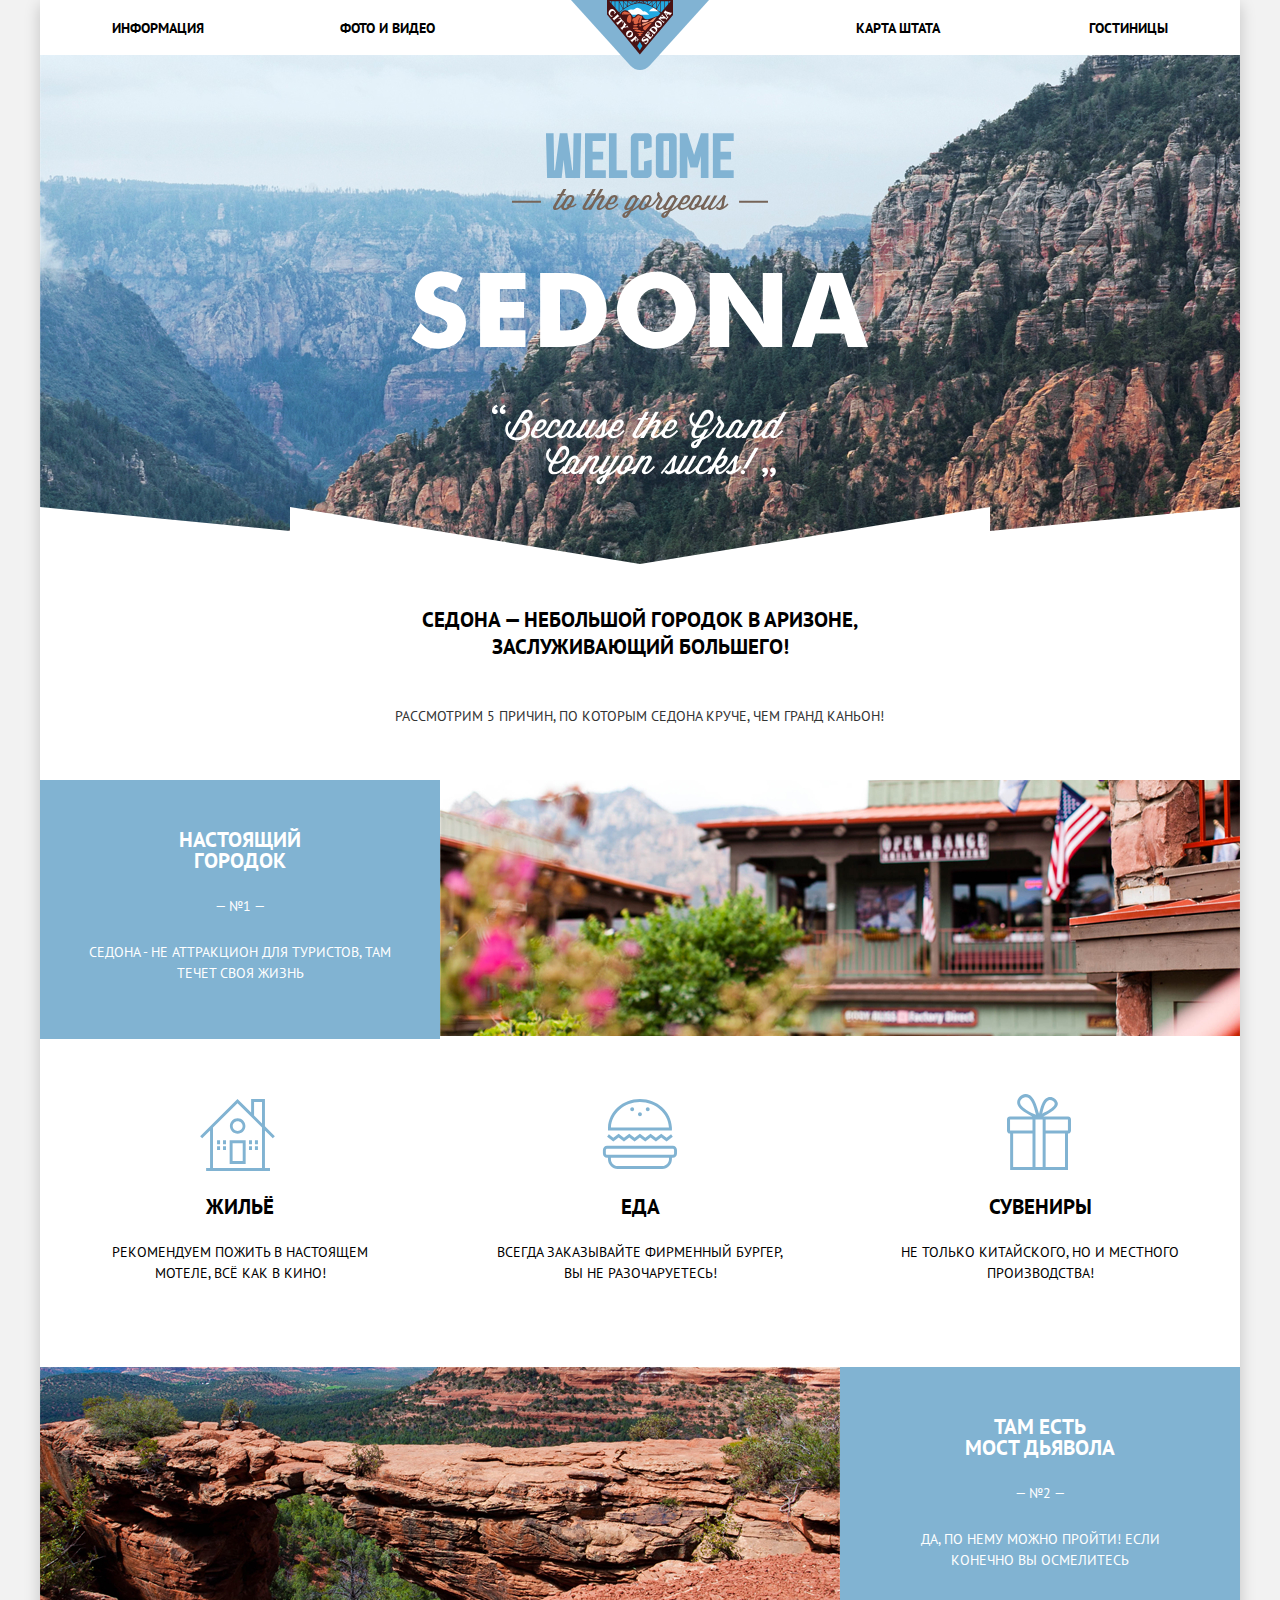
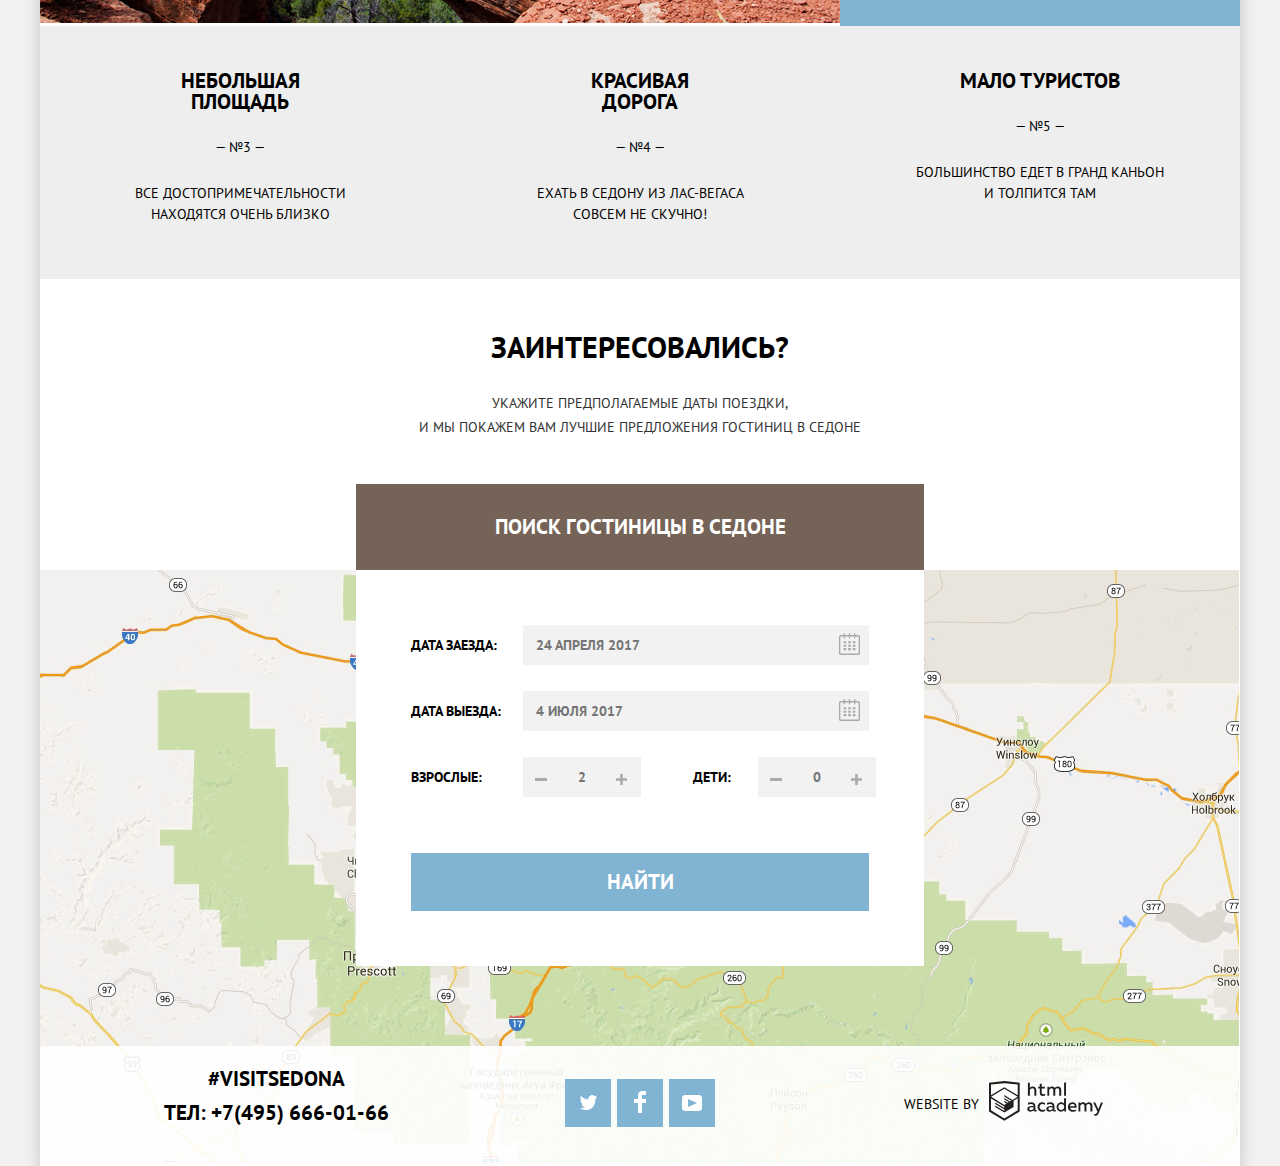
==== index.html @ 875f3cd2 "Продолжаем оформление декоративных элементов" ====
<!DOCTYPE html>
<html lang="ru">
<head>
	<meta charset="utf-8">
	<title>HTML Academy: Седона</title>
	<link href="https://fonts.googleapis.com/css2?family=PT+Sans:wght@400;700&display=swap" rel="stylesheet">
	<link href="css/normalize.css" rel="stylesheet">
	<link href="css/style.css" rel="stylesheet">
</head>
<body>
	<div class="container">
		<header class="navigation">
			<nav class="main-navigation">
				<a class="header-logo">
					<img src="img/logo.svg" alt="Логотип Седона">
				</a>
				<ul class="site-navigation">
					<li><a href="#">Информация</a></li>
					<li><a href="#">Фото и видео</a></li>
					<li><a href="#">Карта штата</a></li>
					<li><a href="hotels.html">Гостиницы</a></li>
				</ul>
			</nav>
		</header>

		<main class="main-content">
			<section class="welcome">
				<img src="img/welcome.svg" class="welcome-logo" alt="Welcome to the gorgeous Sedona">
			</section>
			<section class="intro">
				<h1 class="title">Седона — небольшой городок в Аризоне,<br> заслуживающий большего!</h1>
				<p class="light-gray-text">Рассмотрим 5 причин, по которым Седона круче, чем гранд каньон!</p>
			</section>
			<section class="reasons">
				<ol class="reasons-list">
					<li>
						<div class="reasons-list-block">	
							<div class="reasons-list-main">
								<p class="paragraph-title">Настоящий городок</p>
								<p class="paragraph">— №1 —</p>
								<p class="paragraph">Седона - не аттракцион для туристов, там течет своя жизнь</p>
							</div>
							<div>
								<img src="img/real_city.jpg" Alt="Real city">
							</div>
						</div>
						<ul class="reasons-list-sub">
							<li>
								<p class="paragraph-title">Жильё</p>
								<p class="paragraph">Рекомендуем пожить в настоящем мотеле, всё как в кино!</p>
							</li>
							<li>
								<p class="paragraph-title">Еда</p>
								<p class="paragraph">Всегда заказывайте фирменный бургер, вы не разочаруетесь!</p>
							</li>
							<li>
								<p class="paragraph-title">Сувениры</p>
								<p class="paragraph">Не только китайского, но и местного производства!</p>
							</li>
						</ul>
					</li>
					<li class="reasons-list-block reverse">
						<div class="reasons-list-main">
							<p class="paragraph-title">Там есть мост&nbsp;дьявола</p>
							<p class="paragraph">— №2 —</p>
							<p class="paragraph">Да, по нему можно пройти! Если конечно вы осмелитесь</p>
						</div>
						<div>
							<img src="img/devil_bridge.jpg" Alt="Devil bridge">
						</div>
					</li>
					<li>
						<div class="reasons-list-last">
							<p class="paragraph-title">Небольшая площадь</p>
							<p class="paragraph">— №3 —</p>
							<p class="paragraph">Все достопримечательности находятся очень близко</p>
						</div>	
					</li>
					<li>
						<div class="reasons-list-last">
							<p class="paragraph-title">Красивая дорога</p>
							<p class="paragraph">— №4 —</p>
							<p class="paragraph">Ехать в седону из Лас-Вегаса совсем не скучно!</p>
						</div>
					</li>
					<li>
						<div class="reasons-list-last">
							<p class="paragraph-title">Мало туристов</p>
							<p class="paragraph">— №5 —</p>
							<p class="paragraph">Большинство едет в гранд каньон и&nbsp;толпится там</p>
						</div>
					</li>
				</ol>
			</section>
			<section class="hotel-search">
				<p class="hotel-search-title">Заинтересовались?</p>
				<p class="light-gray-text">Укажите предполагаемые даты поездки,<br> и мы покажем вам лучшие предложения гостиниц в Седоне</p>
				<div>
					<a href="#" class="btn btn-primary btn-large">Поиск гостиницы в седоне</a>
					<form action="https://echo.htmlacademy.ru" class="hotel-search-form"  method="post">
						<div class="form-paragraph">
							<label for="date_checkin" class="search-form-label">Дата заезда:</label>
							<input type="text" class="input big-input" id="date_checkin" name="date_checkin" placeholder="24 Апреля 2017">
							<button type="button" aria-label="Выбрать дату заезда" class="form-paragraph-btn calendar">
								<svg width="21" height="23" viewBox="0 0 21 23" fill="none" xmlns="http://www.w3.org/2000/svg">
									<path fill-rule="evenodd" clip-rule="evenodd" d="M16.406 3.02498H19.251C20.217 3.02498 21 3.84698 21 4.86198V21.164C21 22.179 20.217 23 19.251 23H1.75C0.784 23 0 22.179 0 21.164V4.86198C0 3.84698 0.784 3.02498 1.75 3.02498H4.593V1.64798C4.593 1.26698 4.887 0.958984 5.25 0.958984C5.612 0.958984 5.906 1.26698 5.906 1.64798V3.02498H9.844V1.64798C9.844 1.26698 10.138 0.958984 10.501 0.958984C10.862 0.958984 11.156 1.26698 11.156 1.64798V3.02498H15.094V1.64798C15.094 1.26698 15.387 0.958984 15.75 0.958984C16.112 0.958984 16.406 1.26698 16.406 1.64798V3.02498ZM19.5646 21.484C19.6466 21.3979 19.691 21.2828 19.688 21.164H19.689V4.86198C19.689 4.60898 19.493 4.40298 19.252 4.40298H16.407V5.78098C16.407 6.16198 16.113 6.46998 15.751 6.46998C15.388 6.46998 15.095 6.16198 15.095 5.78098V4.40298H11.157V5.78098C11.157 6.16198 10.863 6.46998 10.502 6.46998C10.139 6.46998 9.845 6.16198 9.845 5.78098V4.40298H5.907V5.78098C5.907 6.16198 5.613 6.46998 5.251 6.46998C4.888 6.46998 4.594 6.16198 4.594 5.78098V4.40298H1.75C1.50263 4.40953 1.30696 4.61458 1.312 4.86198V21.164C1.30696 21.4114 1.50263 21.6164 1.75 21.623H19.251C19.3698 21.6201 19.4826 21.5701 19.5646 21.484Z" fill="#A9A9A9"/>
									<path fill-rule="evenodd" clip-rule="evenodd" d="M4.59399 9.2251H7.21899V11.2911H4.59399V9.2251ZM4.59399 12.6681H7.21899V14.7351H4.59399V12.6681ZM7.21899 16.1121H4.59399V18.1781H7.21899V16.1121ZM9.18799 16.1121H11.813V18.1781H9.18799V16.1121ZM11.813 12.6681H9.18799V14.7351H11.813V12.6681ZM9.18799 9.2251H11.813V11.2911H9.18799V9.2251ZM16.406 16.1121H13.781V18.1781H16.406V16.1121ZM13.781 12.6681H16.406V14.7351H13.781V12.6681ZM16.406 9.2251H13.781V11.2911H16.406V9.2251Z" fill="#A9A9A9"/>
								</svg>
							</button>
						</div>
						<div class="form-paragraph">
							<label for="date_checkout" class="search-form-label">Дата выезда:</label>
							<input type="text" class="input big-input" id="date_checkout" name="date_checkout" placeholder="4 Июля 2017">
							<button type="button" aria-label="Выбрать дату выезда" class="form-paragraph-btn calendar">
								<svg width="21" height="23" viewBox="0 0 21 23" fill="none" xmlns="http://www.w3.org/2000/svg">
									<path fill-rule="evenodd" clip-rule="evenodd" d="M16.406 3.02498H19.251C20.217 3.02498 21 3.84698 21 4.86198V21.164C21 22.179 20.217 23 19.251 23H1.75C0.784 23 0 22.179 0 21.164V4.86198C0 3.84698 0.784 3.02498 1.75 3.02498H4.593V1.64798C4.593 1.26698 4.887 0.958984 5.25 0.958984C5.612 0.958984 5.906 1.26698 5.906 1.64798V3.02498H9.844V1.64798C9.844 1.26698 10.138 0.958984 10.501 0.958984C10.862 0.958984 11.156 1.26698 11.156 1.64798V3.02498H15.094V1.64798C15.094 1.26698 15.387 0.958984 15.75 0.958984C16.112 0.958984 16.406 1.26698 16.406 1.64798V3.02498ZM19.5646 21.484C19.6466 21.3979 19.691 21.2828 19.688 21.164H19.689V4.86198C19.689 4.60898 19.493 4.40298 19.252 4.40298H16.407V5.78098C16.407 6.16198 16.113 6.46998 15.751 6.46998C15.388 6.46998 15.095 6.16198 15.095 5.78098V4.40298H11.157V5.78098C11.157 6.16198 10.863 6.46998 10.502 6.46998C10.139 6.46998 9.845 6.16198 9.845 5.78098V4.40298H5.907V5.78098C5.907 6.16198 5.613 6.46998 5.251 6.46998C4.888 6.46998 4.594 6.16198 4.594 5.78098V4.40298H1.75C1.50263 4.40953 1.30696 4.61458 1.312 4.86198V21.164C1.30696 21.4114 1.50263 21.6164 1.75 21.623H19.251C19.3698 21.6201 19.4826 21.5701 19.5646 21.484Z" fill="#A9A9A9"/>
									<path fill-rule="evenodd" clip-rule="evenodd" d="M4.59399 9.2251H7.21899V11.2911H4.59399V9.2251ZM4.59399 12.6681H7.21899V14.7351H4.59399V12.6681ZM7.21899 16.1121H4.59399V18.1781H7.21899V16.1121ZM9.18799 16.1121H11.813V18.1781H9.18799V16.1121ZM11.813 12.6681H9.18799V14.7351H11.813V12.6681ZM9.18799 9.2251H11.813V11.2911H9.18799V9.2251ZM16.406 16.1121H13.781V18.1781H16.406V16.1121ZM13.781 12.6681H16.406V14.7351H13.781V12.6681ZM16.406 9.2251H13.781V11.2911H16.406V9.2251Z" fill="#A9A9A9"/>
								</svg>
							</button>
						</div>
						<div class="form-paragraph">
							<label for="adults" class="search-form-label">Взрослые:</label>
							<div class="form-paragraph-adults">
								<button type="button" aria-label="Уменьшить" class="form-paragraph-btn minus">
									<svg width="12" height="3" viewBox="0 0 12 3" fill="none" xmlns="http://www.w3.org/2000/svg">
										<rect width="12" height="3" fill="#A9A9A9"/>
									</svg>									
								</button>
								<input type="text" class="input small-input" id="adults" name="adults" placeholder="2">
								<button type="button" aria-label="Увеличить" class="form-paragraph-btn plus">
									<svg width="11" height="11" viewBox="0 0 11 11" fill="none" xmlns="http://www.w3.org/2000/svg">
										<path fill-rule="evenodd" clip-rule="evenodd" d="M4.23086 6.76932V11H6.76932V6.76932H11V4.23086H6.76932V0H4.23085V4.23086H0V6.76932H4.23086Z" fill="#A9A9A9"/>
									</svg>
								</button>
							</div>
							<label for="kids" class="search-form-label kids">Дети:</label>
							<div class="form-paragraph-adults">
								<button type="button" aria-label="Уменьшить" class="form-paragraph-btn minus">
									<svg width="12" height="3" viewBox="0 0 12 3" fill="none" xmlns="http://www.w3.org/2000/svg">
										<rect width="12" height="3" fill="#A9A9A9"/>
									</svg>
								</button>
								<input type="text" class="input small-input" id="kids" name="kids" placeholder="0">
								<button type="button" aria-label="Увеличить" class="form-paragraph-btn plus">
									<svg width="11" height="11" viewBox="0 0 11 11" fill="none" xmlns="http://www.w3.org/2000/svg">
										<path fill-rule="evenodd" clip-rule="evenodd" d="M4.23086 6.76932V11H6.76932V6.76932H11V4.23086H6.76932V0H4.23085V4.23086H0V6.76932H4.23086Z" fill="#A9A9A9"/>
									</svg>
								</button>
							</div>
						</div>
						<button type="submit" class="btn btn-secondary">Найти</button>
					</form>
				</div>
			</section>
			<section>
				<img src="img/map.png" width="1199" height="594" alt="Map">
			</section>
		</main>

		<footer class="footer footer-index">
			<section class="contacts">
				<h2 class="visually-hidden">Связаться с нами</h2>
				<div class="contact-links">	
					<a href="#">#VISITSEDONA</a>
					<a href="#">ТЕЛ: +7(495) 666-01-66</a>
				</div>
			</section>
			<section class="social">
				<h2 class="visually-hidden">Давайте дружить!</h2>
				<ul class="social-list">
					<li class="social-icon">
						<a href="#" aria-label="Перейти в Twitter">
							<svg width="17" height="17" viewBox="0 0 17 17" fill="none" xmlns="http://www.w3.org/2000/svg">
								<path d="M10.95 1.14409C12.635 0.648089 13.934 1.41409 14.527 2.32309C15.2 2.09209 15.858 1.84209 16.538 1.61509C16.5249 2.30145 16.2117 2.94761 15.681 3.38309C16.366 3.55309 16.985 2.89209 16.985 2.89209C16.816 3.89209 15.979 4.68009 15.422 4.91609C15.191 11.6661 12.247 16.1331 5.34498 15.9981H4.89898C4.48898 15.9981 0.734977 15.5381 0.000976562 14.1111C2.27198 14.3071 3.89398 13.6891 4.69398 12.9341C3.73398 12.6341 2.01498 12.4571 1.71498 9.98409C2.06398 10.0901 2.27898 10.2121 2.90498 10.1031C1.70498 9.24709 0.373977 8.53009 0.447977 6.33009C0.732977 6.65809 1.51498 6.86609 1.78798 6.80209C1.08498 6.56109 -0.182023 3.44209 0.893977 1.85009C2.71198 3.70409 4.62898 5.45609 8.04598 5.62309C8.25398 3.33009 9.18298 1.79309 10.95 1.14409Z" fill="white"/>
							</svg>
						</a>
					</li>
					<li class="social-icon">
						<a href="#" aria-label="Перейти в Facebook">
							<svg width="12" height="22" viewBox="0 0 12 22" fill="none" xmlns="http://www.w3.org/2000/svg">
								<path d="M12 4V0H8C5.79086 0 4 1.79086 4 4V8H0V12H4V22H8V12H12V8H8V4H12Z" fill="white"/>
							</svg>								
						</a>
					</li>
					<li class="social-icon">
						<a href="#" aria-label="Перейти на Youtube">
							<svg width="20" height="16" viewBox="0 0 20 16" fill="none" xmlns="http://www.w3.org/2000/svg">
								<path fill-rule="evenodd" clip-rule="evenodd" d="M3 0H17C18.65 0 20 1.35 20 3V13C20 14.65 18.65 16 17 16H3C1.35 16 0 14.65 0 13V3C0 1.35 1.35 0 3 0ZM6.027 4.002V11.998L15.014 8L6.027 4.002Z" fill="white"/>
							</svg>
						</a>
					</li>
				</ul>
			</section>
			<section class="credits">
				<p class="paragraph">Website by</p>
				<a href="https://htmlacademy.ru" aria-label="Перейти на сайт HTML Academy">
					<svg width="115" height="41" viewBox="0 0 115 41" fill="none" xmlns="http://www.w3.org/2000/svg">
						<path fill-rule="evenodd" clip-rule="evenodd" d="M15.5197 1.05737H15.3509L0 2.71895V31.4945L15.3509 40.8382L30.7018 31.4945V2.71895L15.5197 1.05737ZM77.0183 2.62185H75.0876V15.7311H77.0183V2.62185ZM40.8619 2.63264V7.76843C41.6131 6.9864 42.6386 6.5436 43.7105 6.53843C44.6823 6.47908 45.6329 6.84495 46.3253 7.54479C47.0177 8.24462 47.3866 9.21244 47.3399 10.2068V15.7634H45.367V10.4658C45.4231 9.94897 45.2754 9.43059 44.9566 9.02553C44.6377 8.62047 44.174 8.36218 43.6683 8.3079H43.3518C42.3456 8.36979 41.4321 8.9295 40.9041 9.80764V15.7634H38.8995V2.63264H40.8619ZM77.0183 31.4837H75.2775V30.0595C74.4828 31.1353 73.23 31.7538 71.9119 31.7211C69.4751 31.5528 67.5825 29.4822 67.5825 26.9845C67.5825 24.4867 69.4751 22.4162 71.9119 22.2479C73.1195 22.2052 74.2818 22.7203 75.0771 23.6505V18.3205H77.0183V31.4837ZM47.0656 30.0595C47.263 30.0515 47.4583 30.0152 47.6459 29.9516V31.3866C47.2482 31.5404 46.826 31.6172 46.4009 31.6132C45.6482 31.6769 44.9394 31.2429 44.639 30.5342C43.7036 31.31 42.5302 31.7227 41.3261 31.6995C39.733 31.6995 38.256 30.804 38.256 28.9482C38.256 26.65 40.3661 25.9379 42.1702 25.9379C42.9402 25.9505 43.707 26.0408 44.4596 26.2076V25.884C44.4596 24.805 43.6578 23.9742 42.1491 23.9742C41.0585 23.9764 39.9804 24.2116 38.9839 24.6647V22.8305C40.0678 22.451 41.204 22.2506 42.3495 22.2371C44.8394 22.2371 46.3693 23.4455 46.3693 26.1753V29.4121C46.3546 29.5668 46.401 29.721 46.4981 29.8406C46.5951 29.9601 46.7349 30.035 46.8862 30.0487H47.0656V30.0595ZM40.2711 28.8403C40.298 29.229 40.4761 29.5905 40.7655 29.844C41.055 30.0974 41.4317 30.2217 41.8115 30.189H41.9275C42.8819 30.1906 43.7973 29.8022 44.4702 29.11V27.5779C43.842 27.4414 43.2026 27.3655 42.5605 27.3513C41.5055 27.3513 40.2817 27.7074 40.2817 28.8403H40.2711ZM56.0229 22.9384C55.1962 22.4632 54.2596 22.2246 53.3115 22.2479H52.9422C51.7332 22.2873 50.5891 22.8166 49.7619 23.7192C48.9347 24.6218 48.4923 25.8236 48.5321 27.06V27.5024C48.6957 30.0004 50.805 31.8921 53.2482 31.7318C54.2519 31.7555 55.2477 31.5452 56.1601 31.1168V29.2718C55.3769 29.7215 54.4945 29.9591 53.5963 29.9624C52.5199 30.0288 51.4963 29.4793 50.9385 28.5356C50.3806 27.5918 50.3806 26.4095 50.9385 25.4658C51.4963 24.522 52.5199 23.9725 53.5963 24.039C54.461 24.0357 55.3066 24.2989 56.0229 24.7942V22.9384ZM66.1514 30.0595C66.3488 30.0515 66.5441 30.0152 66.7317 29.9516V31.3866C66.334 31.5404 65.9118 31.6172 65.4867 31.6132C64.734 31.6769 64.0252 31.2429 63.7248 30.5342C62.7894 31.31 61.616 31.7227 60.4119 31.6995C58.8188 31.6995 57.3417 30.804 57.3417 28.9482C57.3417 26.65 59.4518 25.9379 61.256 25.9379C62.0259 25.9505 62.7928 26.0408 63.5454 26.2076V25.884C63.5454 24.805 62.7436 23.9742 61.2349 23.9742C60.1443 23.9764 59.0662 24.2116 58.0697 24.6647V22.8305C59.1536 22.451 60.2897 22.2506 61.4353 22.2371C63.9252 22.2371 65.455 23.4455 65.455 26.1753V29.4121C65.4404 29.5668 65.4868 29.721 65.5838 29.8406C65.6809 29.9601 65.8207 30.035 65.972 30.0487H66.1514V30.0595ZM59.855 29.8481C59.5632 29.5943 59.3837 29.2311 59.3569 28.8403H59.378C59.378 27.7074 60.5385 27.3513 61.6569 27.3513C62.299 27.3655 62.9383 27.4414 63.5665 27.5779V29.11C62.8937 29.8022 61.9782 30.1906 61.0239 30.189H60.9078C60.5263 30.2247 60.1469 30.1019 59.855 29.8481ZM69.3271 26.9305C69.3271 25.2859 70.6308 23.9526 72.239 23.9526L72.2601 24.0066C73.4742 24.0066 74.5742 24.7382 75.0665 25.8732V28.0311C74.5856 29.1871 73.4673 29.9296 72.239 29.9084C70.6308 29.9084 69.3271 28.5752 69.3271 26.9305ZM83.3486 22.2479C86.8408 22.2479 88.0541 25.1395 87.4844 27.7397H80.922C81.1436 29.3582 82.6839 30.0163 84.2876 30.0163C85.2509 30.0196 86.2027 29.8021 87.0729 29.3797V31.1061C86.0736 31.5421 84.9939 31.7519 83.9078 31.7211C81.2385 31.7211 78.8963 30.189 78.8963 26.9521C78.8362 25.7502 79.2482 24.5736 80.0408 23.6841C80.8334 22.7945 81.9408 22.2658 83.1165 22.2155H83.3486V22.2479ZM80.8693 26.1753C80.9704 24.8237 82.1216 23.8104 83.4436 23.9095H83.4858C84.1064 23.8531 84.7196 24.08 85.1612 24.5295C85.6028 24.979 85.8275 25.6051 85.7752 26.24H80.8693V26.1753ZM89.489 31.4621V22.4961H91.2298V23.575C91.9777 22.7197 93.041 22.2229 94.1628 22.2047C95.2951 22.1328 96.3712 22.7163 96.9482 23.7153C97.7407 22.8335 98.8477 22.3161 100.018 22.2803C100.952 22.2327 101.859 22.6011 102.507 23.2901C103.154 23.9792 103.478 24.9213 103.394 25.8732V31.4837H101.39V25.9271C101.437 25.4734 101.306 25.0191 101.024 24.6647C100.743 24.3104 100.336 24.0852 99.8917 24.039H99.6174C98.7512 24.0941 97.9525 24.536 97.4335 25.2474V31.4837H95.4289V25.9271C95.4728 25.47 95.3357 25.0139 95.0481 24.6611C94.7606 24.3082 94.3467 24.088 93.8991 24.0497H93.6881C92.7466 24.1344 91.8915 24.6449 91.3564 25.4416V31.5161H89.5312L89.489 31.4621ZM113.977 22.4745H111.972L109.324 29.2718L106.306 22.4853H104.196L108.417 31.5484L108.237 32.0016C107.72 33.3611 107.003 34.0516 106.053 34.0516C105.75 34.0548 105.447 34.0112 105.156 33.9221V35.6161C105.536 35.7125 105.926 35.7632 106.317 35.7671C107.646 35.7671 108.902 35.0226 109.851 32.6813L113.977 22.4745ZM52.689 6.78658V3.54974L50.7266 4.01369V6.73264H49.144V8.49132H50.7899V12.9905C50.7231 13.817 51.0244 14.6301 51.61 15.2038C52.1955 15.7775 53.0028 16.0505 53.8073 15.9468C54.5996 15.9535 55.3875 15.8259 56.139 15.5692V13.8429C55.5727 14.0781 54.9672 14.199 54.356 14.199C53.2165 14.199 52.689 13.8105 52.689 12.6237V8.5129H55.8541V6.78658H52.689ZM58.3862 15.7526V6.75421H60.1376V7.83316C60.8811 6.97655 61.9403 6.476 63.0601 6.45211C64.1624 6.38099 65.2146 6.93142 65.8032 7.88711C66.5958 7.00534 67.7028 6.48794 68.8734 6.45211C69.8138 6.41462 70.7233 6.79859 71.364 7.50353C72.0046 8.20846 72.3126 9.16418 72.2073 10.1205V15.7418H70.2028V10.1853C70.2499 9.73151 70.1184 9.27721 69.8373 8.92287C69.5561 8.56853 69.1485 8.34334 68.7046 8.29711H68.4619C67.5957 8.35228 66.797 8.7942 66.278 9.50553V15.7418H64.2734V10.1853C64.3206 9.73151 64.1891 9.27721 63.9079 8.92287C63.6268 8.56853 63.2191 8.34334 62.7752 8.29711H62.5326C61.5911 8.38181 60.736 8.89229 60.2009 9.68895V15.7634H58.3862V15.7526ZM28.6972 30.3033L28.7078 30.2968L28.6972 30.3184V30.3033ZM28.6972 18.3205V30.3033L15.3509 38.4321L2.00459 30.3184V18.5147L15.2876 26.6068V28.0311L6.18257 22.5284V23.9418L15.3404 29.5632V31.0629L6.19312 25.4955V26.9521L15.3509 32.5734L24.5826 26.9197V20.8129L28.6972 18.3205ZM28.7078 16.7776L25.0362 18.9355L23.3482 20.0145L15.3087 15.0837V16.4971L22.156 20.7266L22.0083 20.8237L20.9532 21.4063L15.2876 17.9537V19.3995L19.761 22.1184L18.706 22.8413L15.3298 20.7913V22.2047L17.5454 23.5426L15.2982 24.9021L2.11009 16.864L15.3087 8.72869L28.7078 16.7776ZM15.2876 7.27211L28.7078 15.3534V4.56395L15.3615 3.12895L2.01514 4.56395V15.3534L15.2876 7.27211Z" fill="#231F20"/>
					</svg>
				</a>
			</section>
		</footer>
	</div>
</body>
</html>
---- css/style.css ----
/* Variables */

:root {
	--white: #ffffff;
	--extra-light-gray: #f2f2f2;
	--gray-hover: #ebebeb;
	--light-gray: #eeeeee;
	--gray: #a9a9a9;
	--gray-line: #e5e5e5;
	--dark-gray: #666666;
	--light-black: #333333;
	--gray-logo: #bdbbbc;
	--gray-button: #ababab;
	--black: #000000;
	--blue: #81b3d2;
	--dark-blue: #669ec0;
	--extra-dark-blue: #5496bd;
	--brown: #766357;
	--dark-brown: #604e43;
	--extra-dark-brown: #503e33;
	--opacity-black: rgba(0, 0, 0, 0.3);
	--opacity-white-footer: rgba(255, 255, 255, 0.9);
	--opacity-white-scale: rgba(255, 255, 255, 0.3);
	--shadow-main: rgba(0, 1, 1, 0.2);
	--shadow-button: rgba(171, 171, 171, 0.3);
}

body {
	min-width: 1200px;
	margin: 0;
	padding: 0;
	font-family: "PT Sans", sans-serif;
	font-size: 21px;
	line-height: 21px;
	font-weight: normal;
	color: var(--black);
	text-transform: uppercase;
	background-color: var(--extra-light-gray);
	position: relative;
}

a {
	text-decoration: none;
}

img {
	max-width: 100%;
	height: auto;
}

.container {
	background-color: var(--white);
	display: grid;
	grid-template-rows: min-content 1fr min-content;
	width: 1200px;
	margin: 0 auto;
	box-shadow: 0px 5px 15px var(--shadow-main);
}


.title {
	text-align: center;
	font-size: 21px;
	line-height: 27px;
	margin: 0;
}

.paragraph {
	font-size: 14px;
	line-height: 21px;
	margin: 0;
	margin-top: 25px;
	padding: 0 29px;
}

.paragraph-title {
	font-weight: bold;
	font-size: 21px;
	line-height: 21px;
	margin: 0;
	width: 160px;
	align-self: center;
}

.main-navigation {
	font-size: 14px;
	font-weight: bold;
	line-height: 26px;
	color: var(--black);
	background-color: var(--white);
	display: flex;
}

.site-navigation {
	list-style: none;
	display: flex;
	margin: 0;
	width: 100%;
	min-height: 55px;
	align-items: center;
	padding-left: 72px;
	padding-right: 72px;
}

.site-navigation li {
	width: 228px;
}

.site-navigation li:nth-child(3) {
	margin-left: auto;
}

.site-navigation li:nth-child(3),
.site-navigation li:nth-child(4)
{
	text-align: right;
}

.header-logo {
	width: 138px;
	height: 70px;
	position: absolute;
	left: 50%;
	top: 0;
	transform: translateX(-50%);
}

.site-navigation a {
	color: var(--black);
}

.site-navigation a:hover {
	color: var(--blue);
}

.site-navigation a:active {
	color: var(--opacity-black);
}

.active-page a{
	color: var(--brown);
}

.main-content {
	display: grid;
}

.welcome {
	text-align: center;
	background-image: url("../img/white_mask.svg"), url("../img/background.jpg");
	background-position: 0 bottom, center;
	background-repeat: no-repeat, no-repeat;
	height: 509px;
}

.welcome-logo {
	margin-top: 78px;
}

.hotel-search {
	background-color: var(--white);
	text-align: center;
	padding-top: 57px;
	position: relative;
}

.hotel-search .light-gray-text {
	line-height: 24px;
}

.hotel-search-title {
	font-size: 30px;
	font-weight: bold;
	margin: 0;
	margin-bottom: 34px;
}

.hotel-search-form {
	background-color: var(--white);
	display: flex;
	flex-direction: column;
	padding: 55px;
	width: 568px;
	margin: 0 auto;
	box-sizing: border-box;
	position: absolute;
	top: 100%;
	left: 50%;
	transform: translateX(-50%);
}

.input {
	background-color: var(--extra-light-gray);
	font-weight: bold;
	font-size: 14px;
	line-height: 26px;
	color: var(--black);
	text-transform: uppercase;
	height: 38px;
	width: 100%;
	border-width: 0px;
}

.small-input {
	text-align: center;
	width: 114px;
}

.big-input {
	padding-left: 13px;
}

.input:hover {
	background-color: var(--gray-hover);
}

.input:focus {
	background-color: var(--white);
	outline-color: var(--gray-input-outline);
}

.search-form-label {
	font-weight: bold;
	font-size: 14px;
	line-height: 26px;
	min-width: 112px;
	text-align: left;
}

.kids {
	box-sizing: border-box;
	padding-left: 52px;
	margin-right: 5px;
}

.visually-hidden {
	display: none;
}

.social {
	margin: 33px 0;
}

.social-list {
	list-style: none;
	display: flex;
	padding: 0;
	justify-content: center;
	margin: 0;
}

.contacts {
	display: flex;
	padding: 12px 0 0 73px;
	justify-content: center;
}

.credits {
	display: flex;
	padding: 0;
	padding-top: 34px;;
	padding-left: 64px;
}

.credits p {
	margin: 0;
	margin-top: 14px;
	padding: 0;
}

.contacts a {
	color: var(--black);
	font-weight: bold;
	font-size: 21px;
	line-height: 26px;
	margin-top: 8px;
}

.credits a {
	font-size: 14px;
	color: var(--black);
}

.found-hotels-preview {
	margin-bottom: 3px;
}

.found-hotels-list {
	list-style: none;
	margin: 0;
	padding: 0;
}

.hotel-name {
	margin: 0;
	margin-top: -7px;
}

.hotel-name a{
	color: var(--black);
	font-weight: bold;
	font-size: 21px;
	line-height: 26px;
}

.hotel-name a:hover{
	color: var(--blue);
}

.hotel-name a:active{
	color: var(--opacity-black);
}

.light-gray-text {
	color: var(--light-black);
	font-size: 14px;
	line-height: 21px;
	text-align: center;
	font-weight: normal;
	margin: 0;
}


.btn {
	display: inline-block;
	color: var(--white);
	text-align: center;
	border: 0;
}

.btn-primary,
.btn-secondary {
	font-weight: bold;
	font-size: 21px;
	line-height: 26px;
}

.btn-primary {
	background-color: var(--brown);
	box-sizing: border-box;
}

.btn-large {
	width: 568px;
	padding: 30px 10px;
	margin-top: 45px;
}

.btn-secondary {
	background-color: var(--blue);
	text-transform: uppercase; 
	padding: 16px 10px;
	cursor: pointer;
	margin-top: 30px;
}

.btn-primary:hover,
.btn-secondary:hover {
	color: #fff;
}

.btn-primary:active,
.btn-secondary:active {
	color: rgba(255, 255, 255, 0.3);
}

.btn-primary:hover {
	background-color: var(--dark-brown);
}

.btn-primary:active {
	background-color: var(--extra-dark-brown);
}

.btn-secondary:hover {
	background-color: var(--dark-blue);
}

.btn-secondary:active {
	background-color: var(--extra-dark-blue);
}

.hotel-link {
	font-size: 14px;
	line-height: 21px;
	padding: 3px 16px;
	margin: 0;
}

.intro {
	padding-top: 42px;
	padding-bottom: 51px;
	min-height: 216px;
	box-sizing: border-box;
}

.intro p {
	padding-top: 46px;
	padding-right: 2px;
}

.rating {
	background-color: var(--extra-light-gray);
	font-size: 14px;
	line-height: 21px;
	color: var(--dark-gray);
	padding: 3px 12px 3px 15px;
	font-weight: normal;
	margin-top: auto
}

.social-icon {
	display: flex;
	background-color: var(--blue);
	width: 46px;
	height: 48px;
	margin-left: 3px;
	margin-right: 3px;
	justify-content: center;
	align-items: center;
}

.social-icon:hover {
	background-color: var(--dark-blue);
}

.social-icon:active {
	background-color: var(--extra-dark-blue);
}

.social-icon a {
	display: block;
	padding: 13px 13px;
}

.social-icon a:active path {
	fill: var(--opacity-black)
}

.reasons {
	text-align: center;
}

.reasons-list {
	list-style: none;
	display: flex;
	flex-wrap: wrap;
	padding: 0;
	margin: 0;
}

.reasons-list-block {
	display: flex;
	min-height: 256px;
}

.reverse {
	flex-direction: row-reverse;
}

.reasons-list-main {
	background-color: var(--blue);
	color: var(--white);
	min-height: 256px;
	width: 400px;
	display: flex;
	flex-direction: column;
	justify-content: center;
	padding: 20px;
	padding-top: 13px;
	box-sizing: border-box;
}

.reasons-list-sub {
	list-style: none;
	padding: 0;
	display: flex;
	min-height: 328px;
	padding-top: 157px;
	box-sizing: border-box;
	background-image: url("../img/house.svg"), url("../img/food.svg"), url("../img/gift.svg");
	background-repeat: no-repeat;
	background-position: 160px 60px, 562px 60px, 967px 54px;
}

.reasons-list-sub li {
	width: 400px;
	display: flex;
	flex-direction: column;
	padding: 0 20px;
	box-sizing: border-box;
}

.reasons-list-last {
	background-color: var(--light-gray);
	width: 400px;
	min-height: 253px;
	display: flex;
	flex-direction: column;
	padding: 44px 49px;
	box-sizing: border-box;
}

.reasons-list-last .paragraph {
	padding: 0 20px;
}

.hotel-filter {
	color: var(--white);
	background-image: url("../img/background_blur.jpg");
	background-repeat: no-repeat;
	background-position: center;
	min-height: 217px;
	box-sizing: border-box;
}

.hotel-filter-title {
	font-size: 16px;
	line-height: 21px;
	margin: 0;
	padding: 0;
	text-align: left;
	font-weight: bold;
}

.hotel-filter-list {
	list-style: none;
	padding: 0;
	margin: 0;
	margin-top: 24px;
}

.hotel-filter-list label {
	cursor: pointer;
}

.hotel-filter-list li {
	position: relative;
	margin-bottom: 21px;
	padding-left: 11px;
}

.filter-input-checkbox + label::before {
  content: "";
	position: absolute;
	width: 23px;
	height: 23px;
	background-image: url("../img/checkbox_off.svg");
	background-repeat: no-repeat;
	left: -1px;
	top: 1px;
}

.filter-input-checkbox:checked + label::after {
  content: "";
	position: absolute;
	width: 27px;
	height: 23px;
	background-image: url("../img/checkbox_on.svg");
	background-repeat: no-repeat;
	left: -1px;
	top: 1px;
}

.hotel-filter-input {
	font-weight: normal;
	font-size: 14px;
	line-height: 21px;
	color: var(--white);
	background-color: transparent;
	border: 0;
	width: 50px;
	margin-left: -1px;
}

.hotel-filter-input:focus {
	outline: none;
}

.hotel-filter-show {
	text-transform: uppercase;
	color: #fff;
	border: 2px solid var(--white);
	font-size: 14px;
	line-height: 21px;
	background-color: transparent;
	box-sizing: border-box;
	border-radius: 2px;
	padding: 4px 34px 6px 34px;
	margin-top: 33px;
	margin-left: 85px;
	cursor: pointer;
}

.hotel-filter-show:hover {
	color: var(--black);
	background-color: var(--white);
}

.found-hotels {
	display: flex;
	align-items: center;
	padding: 29px 73px 31px 73px;
	border-bottom: 1px solid var(--gray-line);
}

.found-number {
	margin-left: 5px;
}

.found-hotels-title {
	font-size: 21px;
	line-height: 26px;
	margin: 0;
	font-weight: bold;
}

.found-hotels-sort {
	list-style: none;
	font-size: 12px;
	line-height: 18px;
	font-weight: normal;
	display: flex;
}

p.found-hotels-sort {
	margin: 0;
	margin-left: 47px;
	margin-top: 2px;
	align-self: flex-start;
}

ul.found-hotels-sort {
	padding: 0;
	margin: 0;
	margin-left: 39px;
	margin-top: 2px;
	min-width: 240px;
	justify-content: space-between;
	align-self: flex-start;
}

.found-hotels-sort-dir {
	list-style: none;
	margin: 0;
	padding: 0;
	display: flex;
	margin-left: auto;
	min-width: 34px;
	justify-content: space-between;
}

.found-hotels-sort-dir a:hover path {
	fill: var(--black)
}

.found-hotels-sort-dir a:active path {
	fill: var(--blue)
}

.active-dir path {
	fill: var(--blue)
}

.found-hotels-sort-item {
	border-bottom: 1px dashed var(--blue);
	color: var(--opacity-black);
}

.found-hotels-sort-item:hover {
	color: var(--blue);
}

.found-hotels-sort-item:active {
	color: var(--black);
	border-bottom: 0;
}

.active-item {
	color: var(--blue);
	border-bottom: 0;
}


.form-paragraph {
	display: flex;
	align-items: center;
	position: relative;
	margin: 0;
	margin-bottom: 26px;
}

.form-paragraph-adults {
	position: relative;
}

.form-paragraph-btn {
	position: absolute;
	background-color: transparent;
	border: 0;
	cursor: pointer;
}

.calendar {
	right: 3px;
	top: 6px;
}

.form-paragraph-btn:hover path{
	fill: var(--black);
}

.form-paragraph-btn:active path{
	fill: var(--blue);
}

.minus {
	left: 6px;
	top: 4px;
}

.plus {
	right: 8px;
	top: 8px;
}

.minus:hover rect {
	fill: var(--black)
}

.minus:active rect {
	fill: var(--blue)
}

.footer {
	display: grid;
  grid-template-columns: 1fr 1fr 1fr;
	min-height: 120px;
}

.footer-index {
	position: absolute;
	bottom: 0;
	width: inherit;
	background-color: var(--opacity-white-footer);
}

.credits a {
	margin-left: 10px;
}

.credits a:hover path {
	fill: var(--blue)
}

.credits a:active path {
	fill: var(--gray-logo);
}

.hotel-preview {
	display: flex;
	padding: 30px 73px 30px 72px;
	border-bottom: 1px solid var(--gray-line);
}

.hotel-preview-image {
	margin-right: 30px;
	height: 100%;
}

.hotel-preview-info {
	display: flex;
	flex-direction: column;
}

.hotel-preview-description {
	display: grid;
	grid-template-columns: 110px min-content;
	grid-template-rows: min-content min-content;
	grid-column-gap: 6px;
	grid-row-gap: 15px;
	margin-bottom: 0;
	margin-top: 8px;
}

.hotel-preview-rating {
	margin-left: auto;
	display:flex;
	flex-direction: column;
}

.stars-container {
	align-self: flex-end;
	margin: -3px;
}

.type {
	min-width: 116px;
	text-align: left;
}

.price {
	text-align: left;
}

.contact-links {
	display: flex;
	flex-direction: column;
	text-align: center;
}

.filters {
  display: flex;
  align-items: flex-start;
	padding: 27px 72px;
	padding-bottom: 12px;
}

.filters-options {
  margin: 0;
	margin-right: 43px;
  box-sizing: border-box;
  width: 20%;
	border: 0;
	padding: 0;
}

.filters-range {
  margin: 0;
	margin-left: auto;
	margin-right: 2px;
  box-sizing: border-box;
  width: 30%;
	border: 0;
	padding: 0;
	display: flex;
	flex-direction: column;
}

.filters-range-info {
	display: flex;
	width: 317px;
	height: 36px;
	border: 2px solid var(--white);
	border-radius: 2px;
	margin-top: 11px;
	padding-top: 3px;
	box-sizing: border-box;
	position: relative;
}

.filters-range-info::after {
	content: "";
	height: 20px;
	border: 1px solid var(--white);
	position: absolute;
	right: 50%;
	top: 6px;
	transform: translateX(3px);
}

.filters-range-price {
	flex-grow: 1;
}

.filters-range-price .paragraph {
	padding: 0;
	margin: 0;
}

.min-price {
	padding-left: 65px;
}

.max-price {
	padding-left: 45px;
}

.filters-range-buttons {
	margin-top: 21px;
	display: flex;
	position: relative;
}

.scale {
  height: 2px;
	background: var(--opacity-white-scale);
	width: 100%;
}

.bar {
  width: 80%;
  height: 2px;
  background: var(--white);
}

.toggle {
  position: absolute;
  top: -10px;
  left: 0;
  width: 4px;
  height: 4px;
  padding: 0;
  border: 8px solid var(--white);
  background-color: var(--gray-button);
  border-radius: 50%;
  box-shadow: 0 2px 1px 0 var(--shadow-button);
  cursor: pointer;
}

.toggle-max {
  left: 252px;
}
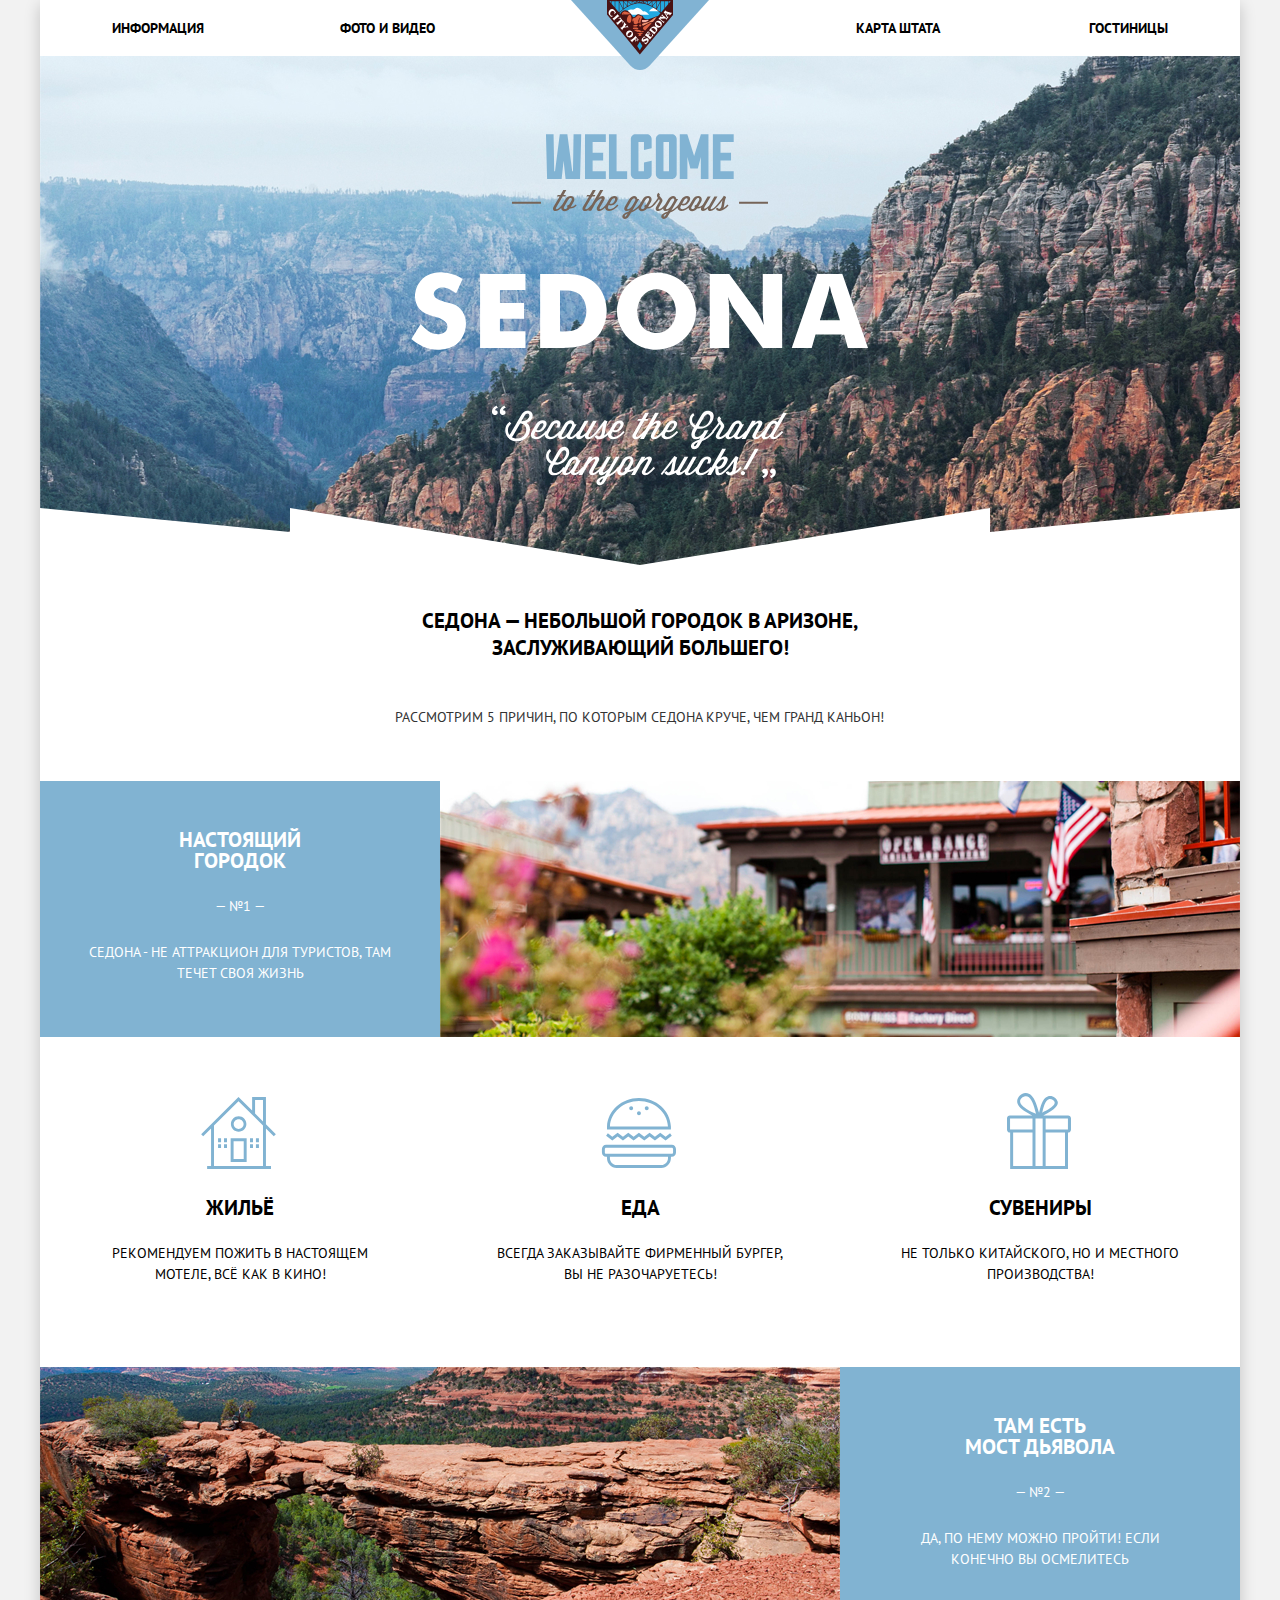
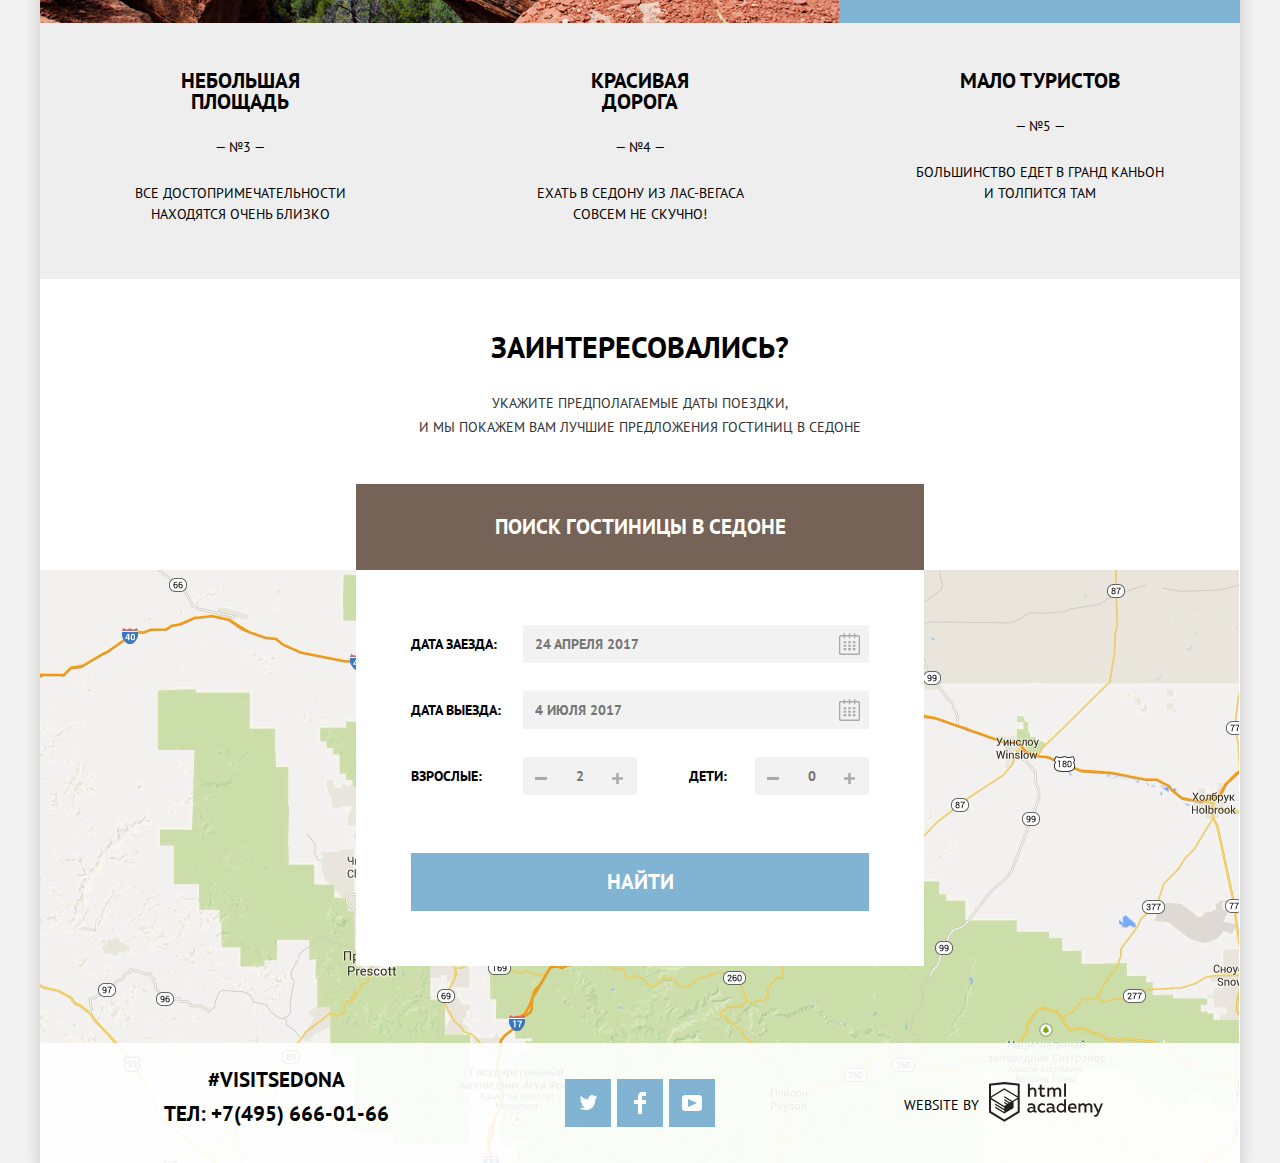
==== commit efef041f: "Продолжаем оформление декоративных элементов 2" ====
--- a/index.html
+++ b/index.html
@@ -33,11 +33,10 @@
 			</section>
 			<section class="reasons">
 				<ol class="reasons-list">
-					<li>
+					<li class="advantage advantage-illustrated">
 						<div class="reasons-list-block">	
 							<div class="reasons-list-main">
 								<p class="paragraph-title">Настоящий городок</p>
-								<p class="paragraph">— №1 —</p>
 								<p class="paragraph">Седона - не аттракцион для туристов, там течет своя жизнь</p>
 							</div>
 							<div>
@@ -45,48 +44,44 @@
 							</div>
 						</div>
 						<ul class="reasons-list-sub">
-							<li>
+							<li class="house">
 								<p class="paragraph-title">Жильё</p>
 								<p class="paragraph">Рекомендуем пожить в настоящем мотеле, всё как в кино!</p>
 							</li>
-							<li>
+							<li class="food">
 								<p class="paragraph-title">Еда</p>
 								<p class="paragraph">Всегда заказывайте фирменный бургер, вы не разочаруетесь!</p>
 							</li>
-							<li>
+							<li class="gift">
 								<p class="paragraph-title">Сувениры</p>
 								<p class="paragraph">Не только китайского, но и местного производства!</p>
 							</li>
 						</ul>
 					</li>
-					<li class="reasons-list-block reverse">
+					<li class="advantage advantage-illustrated reasons-list-block reverse">
 						<div class="reasons-list-main">
 							<p class="paragraph-title">Там есть мост&nbsp;дьявола</p>
-							<p class="paragraph">— №2 —</p>
 							<p class="paragraph">Да, по нему можно пройти! Если конечно вы осмелитесь</p>
 						</div>
 						<div>
 							<img src="img/devil_bridge.jpg" Alt="Devil bridge">
 						</div>
 					</li>
-					<li>
+					<li class="advantage">
 						<div class="reasons-list-last">
 							<p class="paragraph-title">Небольшая площадь</p>
-							<p class="paragraph">— №3 —</p>
 							<p class="paragraph">Все достопримечательности находятся очень близко</p>
 						</div>	
 					</li>
-					<li>
+					<li class="advantage">
 						<div class="reasons-list-last">
 							<p class="paragraph-title">Красивая дорога</p>
-							<p class="paragraph">— №4 —</p>
 							<p class="paragraph">Ехать в седону из Лас-Вегаса совсем не скучно!</p>
 						</div>
 					</li>
-					<li>
+					<li class="advantage">
 						<div class="reasons-list-last">
 							<p class="paragraph-title">Мало туристов</p>
-							<p class="paragraph">— №5 —</p>
 							<p class="paragraph">Большинство едет в гранд каньон и&nbsp;толпится там</p>
 						</div>
 					</li>
@@ -152,8 +147,8 @@
 					</form>
 				</div>
 			</section>
-			<section>
-				<img src="img/map.png" width="1199" height="594" alt="Map">
+			<section class="map">
+				<img src="img/map.png" width="1199" height="593" alt="Map">
 			</section>
 		</main>
 
--- a/css/style.css
+++ b/css/style.css
@@ -30,7 +30,7 @@
 	margin: 0;
 	padding: 0;
 	font-family: "PT Sans", sans-serif;
-	font-size: 21px;
+	font-size: 14px;
 	line-height: 21px;
 	font-weight: normal;
 	color: var(--black);
@@ -46,6 +46,10 @@
 img {
 	max-width: 100%;
 	height: auto;
+}
+
+.reasons-list-block img {
+	display: block;
 }
 
 .container {
@@ -66,18 +70,18 @@
 }
 
 .paragraph {
-	font-size: 14px;
-	line-height: 21px;
 	margin: 0;
 	margin-top: 25px;
 	padding: 0 29px;
 }
 
 .paragraph-title {
+	order: -1;
 	font-weight: bold;
 	font-size: 21px;
 	line-height: 21px;
 	margin: 0;
+	margin-top: 35px;
 	width: 160px;
 	align-self: center;
 }
@@ -96,7 +100,7 @@
 	display: flex;
 	margin: 0;
 	width: 100%;
-	min-height: 55px;
+	min-height: 56px;
 	align-items: center;
 	padding-left: 72px;
 	padding-right: 72px;
@@ -196,27 +200,34 @@
 	line-height: 26px;
 	color: var(--black);
 	text-transform: uppercase;
-	height: 38px;
+	height: 34px;
 	width: 100%;
 	border-width: 0px;
+	padding: 0;
+	border: 2px solid var(--extra-light-gray);
 }
 
 .small-input {
 	text-align: center;
 	width: 114px;
+	box-sizing: border-box;
+	padding: 0 30px;
+	height: 38px;
 }
 
 .big-input {
-	padding-left: 13px;
+	padding-left: 10px;
 }
 
 .input:hover {
 	background-color: var(--gray-hover);
+	border-color: var(--gray-hover);
 }
 
 .input:focus {
 	background-color: var(--white);
-	outline-color: var(--gray-input-outline);
+	border-color: var(--gray-line);
+	outline: 0;
 }
 
 .search-form-label {
@@ -230,7 +241,7 @@
 .kids {
 	box-sizing: border-box;
 	padding-left: 52px;
-	margin-right: 5px;
+	margin-right: 6px;
 }
 
 .visually-hidden {
@@ -238,7 +249,7 @@
 }
 
 .social {
-	margin: 33px 0;
+	margin: 36px 0;
 }
 
 .social-list {
@@ -251,14 +262,14 @@
 
 .contacts {
 	display: flex;
-	padding: 12px 0 0 73px;
+	padding: 16px 0 0 73px;
 	justify-content: center;
 }
 
 .credits {
 	display: flex;
 	padding: 0;
-	padding-top: 34px;;
+	padding-top: 38px;;
 	padding-left: 64px;
 }
 
@@ -281,14 +292,11 @@
 	color: var(--black);
 }
 
-.found-hotels-preview {
-	margin-bottom: 3px;
-}
-
 .found-hotels-list {
 	list-style: none;
 	margin: 0;
 	padding: 0;
+	margin-bottom: 1px;
 }
 
 .hotel-name {
@@ -430,7 +438,8 @@
 
 .social-icon a {
 	display: block;
-	padding: 13px 13px;
+	padding-bottom 13px;
+	padding-top: 5px;
 }
 
 .social-icon a:active path {
@@ -447,6 +456,19 @@
 	flex-wrap: wrap;
 	padding: 0;
 	margin: 0;
+	counter-reset: advantage;
+}
+
+.reasons-list-last::before,
+.reasons-list-main::before {
+  content: "— №"counter(advantage)" —";
+	counter-increment: advantage;
+	font-size: 14px;
+	line-height: 21px;
+	margin-top: 25px;
+}
+.advantage-illustrated::before {
+	display: none;
 }
 
 .reasons-list-block {
@@ -465,7 +487,6 @@
 	width: 400px;
 	display: flex;
 	flex-direction: column;
-	justify-content: center;
 	padding: 20px;
 	padding-top: 13px;
 	box-sizing: border-box;
@@ -475,12 +496,8 @@
 	list-style: none;
 	padding: 0;
 	display: flex;
-	min-height: 328px;
-	padding-top: 157px;
-	box-sizing: border-box;
-	background-image: url("../img/house.svg"), url("../img/food.svg"), url("../img/gift.svg");
-	background-repeat: no-repeat;
-	background-position: 160px 60px, 562px 60px, 967px 54px;
+	min-height: 330px;
+	box-sizing: border-box;
 }
 
 .reasons-list-sub li {
@@ -489,15 +506,35 @@
 	flex-direction: column;
 	padding: 0 20px;
 	box-sizing: border-box;
+	padding-top: 125px;
+	position: relative;
+}
+
+.house {
+	background-image: url("../img/house.svg");
+	background-repeat: no-repeat;
+	background-position: 161px 60px;
+}
+
+.food {
+	background-image: url("../img/food.svg");
+	background-repeat: no-repeat;
+	background-position: 161px 61px;
+}
+
+.gift {
+	background-image: url("../img/gift.svg");
+	background-repeat: no-repeat;
+	background-position: 167px 55px;
 }
 
 .reasons-list-last {
 	background-color: var(--light-gray);
 	width: 400px;
-	min-height: 253px;
+	min-height: 256px;
 	display: flex;
 	flex-direction: column;
-	padding: 44px 49px;
+	padding: 12px 49px;
 	box-sizing: border-box;
 }
 
@@ -527,7 +564,7 @@
 	list-style: none;
 	padding: 0;
 	margin: 0;
-	margin-top: 24px;
+	margin-top: 23px;
 }
 
 .hotel-filter-list label {
@@ -536,8 +573,8 @@
 
 .hotel-filter-list li {
 	position: relative;
-	margin-bottom: 21px;
-	padding-left: 11px;
+	margin-bottom: 26px;
+	padding-left: 40px;
 }
 
 .filter-input-checkbox + label::before {
@@ -562,6 +599,10 @@
 	top: 1px;
 }
 
+.filter-input-checkbox:checked + label::before {
+	opacity: 0;
+}
+
 .hotel-filter-input {
 	font-weight: normal;
 	font-size: 14px;
@@ -570,7 +611,7 @@
 	background-color: transparent;
 	border: 0;
 	width: 50px;
-	margin-left: -1px;
+	margin-left: -3px;
 }
 
 .hotel-filter-input:focus {
@@ -600,7 +641,7 @@
 .found-hotels {
 	display: flex;
 	align-items: center;
-	padding: 29px 73px 31px 73px;
+	padding: 29px 73px 28px 73px;
 	border-bottom: 1px solid var(--gray-line);
 }
 
@@ -634,7 +675,7 @@
 	padding: 0;
 	margin: 0;
 	margin-left: 39px;
-	margin-top: 2px;
+	margin-top: 4px;
 	min-width: 240px;
 	justify-content: space-between;
 	align-self: flex-start;
@@ -648,6 +689,7 @@
 	margin-left: auto;
 	min-width: 34px;
 	justify-content: space-between;
+	margin-top: 7px;
 }
 
 .found-hotels-sort-dir a:hover path {
@@ -663,7 +705,7 @@
 }
 
 .found-hotels-sort-item {
-	border-bottom: 1px dashed var(--blue);
+	border-bottom: 1px dotted var(--blue);
 	color: var(--opacity-black);
 }
 
@@ -687,7 +729,7 @@
 	align-items: center;
 	position: relative;
 	margin: 0;
-	margin-bottom: 26px;
+	margin-bottom: 28px;
 }
 
 .form-paragraph-adults {
@@ -716,12 +758,12 @@
 
 .minus {
 	left: 6px;
-	top: 4px;
+	top: 9px;
 }
 
 .plus {
 	right: 8px;
-	top: 8px;
+	top: 13px;
 }
 
 .minus:hover rect {
@@ -730,6 +772,10 @@
 
 .minus:active rect {
 	fill: var(--blue)
+}
+
+.map img {
+	display: block;
 }
 
 .footer {
@@ -759,7 +805,7 @@
 
 .hotel-preview {
 	display: flex;
-	padding: 30px 73px 30px 72px;
+	padding: 32px 73px 28px 72px;
 	border-bottom: 1px solid var(--gray-line);
 }
 
@@ -791,7 +837,11 @@
 
 .stars-container {
 	align-self: flex-end;
-	margin: -3px;
+	margin: -2px;
+}
+
+.stars-container img {
+	margin-right: 1px;
 }
 
 .type {
@@ -813,7 +863,7 @@
   display: flex;
   align-items: flex-start;
 	padding: 27px 72px;
-	padding-bottom: 12px;
+	padding-bottom: 5px;
 }
 
 .filters-options {
@@ -844,7 +894,7 @@
 	border: 2px solid var(--white);
 	border-radius: 2px;
 	margin-top: 11px;
-	padding-top: 3px;
+	padding-top: 2px;
 	box-sizing: border-box;
 	position: relative;
 }
@@ -870,10 +920,12 @@
 
 .min-price {
 	padding-left: 65px;
+	padding-top: 1px;
 }
 
 .max-price {
 	padding-left: 45px;
+	padding-top: 1px;
 }
 
 .filters-range-buttons {
@@ -908,6 +960,12 @@
   cursor: pointer;
 }
 
+.toggle:hover {
+	width: 5px;
+	height: 5px;
+	border: 9px solid var(--white);
+}
+
 .toggle-max {
   left: 252px;
 }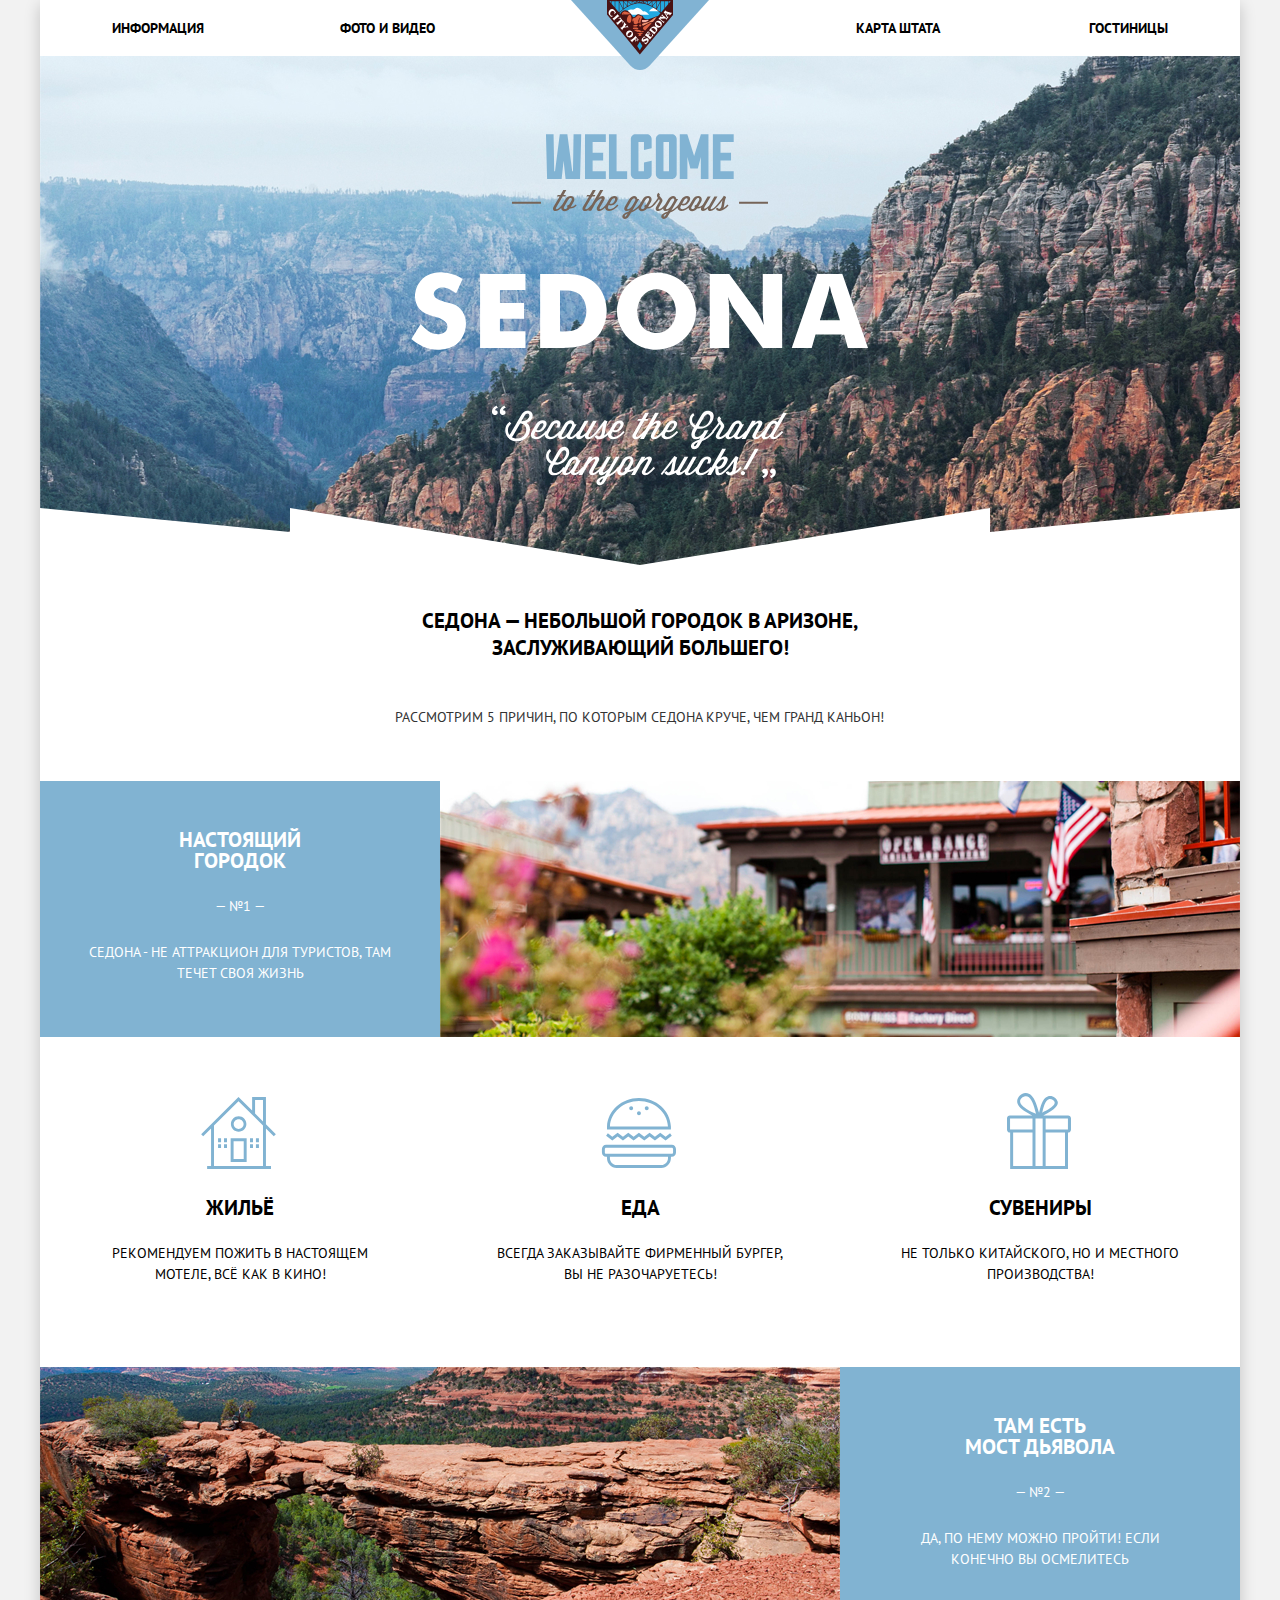
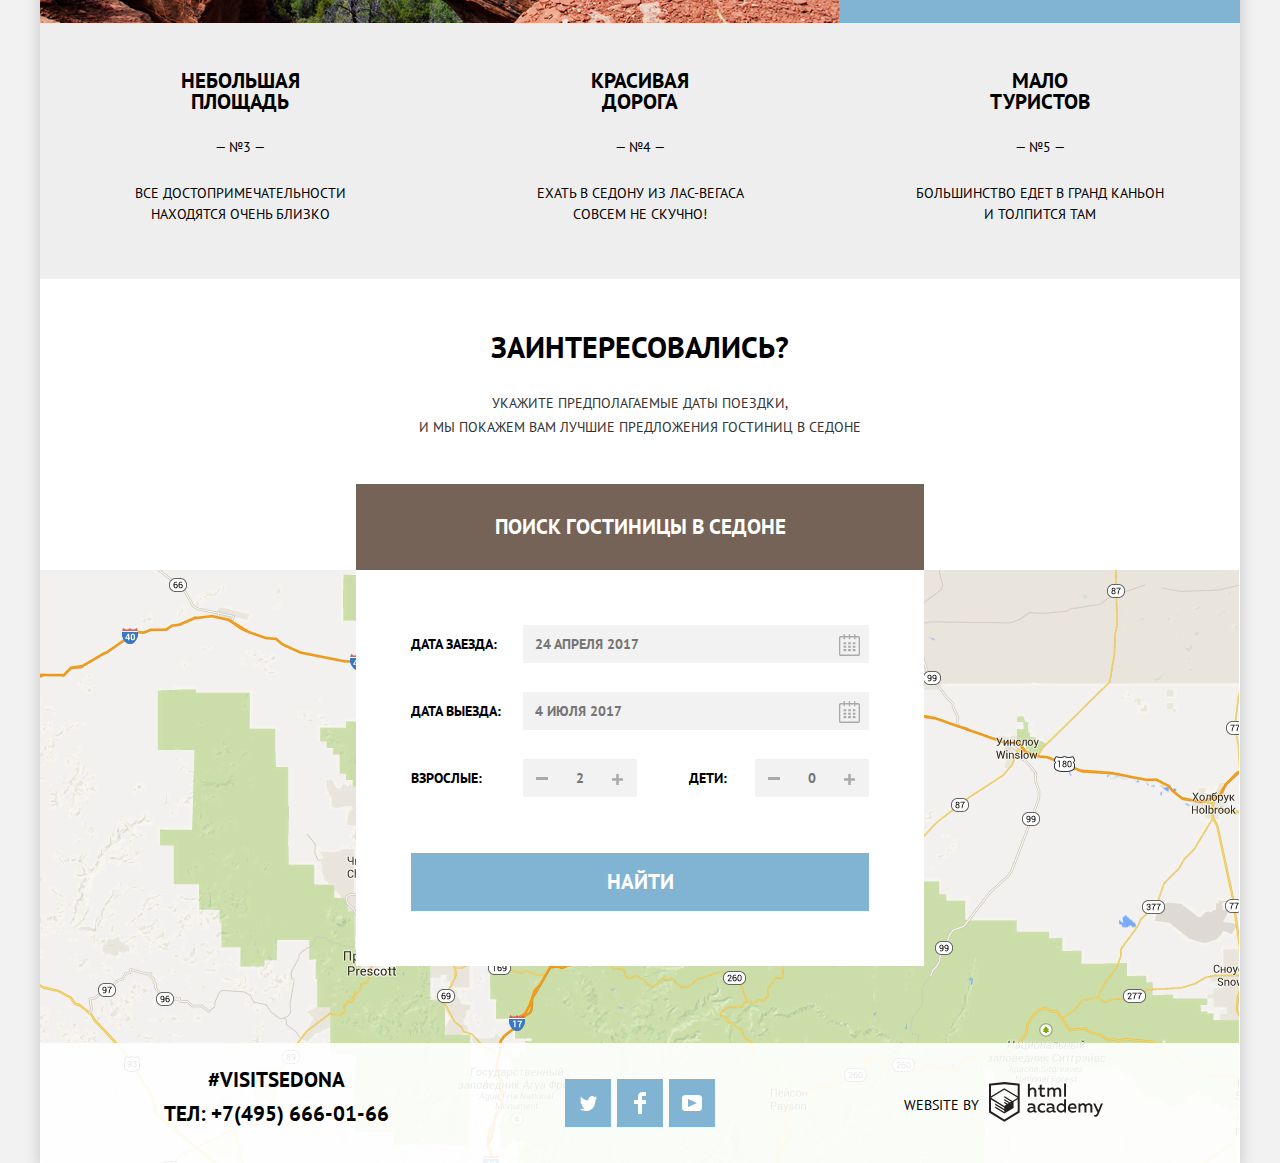
==== commit 2445c1cb: "Завершаем вёрстку 2" ====
--- a/index.html
+++ b/index.html
@@ -28,7 +28,7 @@
 				<img src="img/welcome.svg" class="welcome-logo" alt="Welcome to the gorgeous Sedona">
 			</section>
 			<section class="intro">
-				<h1 class="title">Седона — небольшой городок в Аризоне,<br> заслуживающий большего!</h1>
+				<h1 class="title">Седона — небольшой городок в Аризоне, заслуживающий большего!</h1>
 				<p class="light-gray-text">Рассмотрим 5 причин, по которым Седона круче, чем гранд каньон!</p>
 			</section>
 			<section class="reasons">
@@ -164,21 +164,21 @@
 				<h2 class="visually-hidden">Давайте дружить!</h2>
 				<ul class="social-list">
 					<li class="social-icon">
-						<a href="#" aria-label="Перейти в Twitter">
+						<a class="social-icon" href="#" aria-label="Перейти в Twitter">
 							<svg width="17" height="17" viewBox="0 0 17 17" fill="none" xmlns="http://www.w3.org/2000/svg">
 								<path d="M10.95 1.14409C12.635 0.648089 13.934 1.41409 14.527 2.32309C15.2 2.09209 15.858 1.84209 16.538 1.61509C16.5249 2.30145 16.2117 2.94761 15.681 3.38309C16.366 3.55309 16.985 2.89209 16.985 2.89209C16.816 3.89209 15.979 4.68009 15.422 4.91609C15.191 11.6661 12.247 16.1331 5.34498 15.9981H4.89898C4.48898 15.9981 0.734977 15.5381 0.000976562 14.1111C2.27198 14.3071 3.89398 13.6891 4.69398 12.9341C3.73398 12.6341 2.01498 12.4571 1.71498 9.98409C2.06398 10.0901 2.27898 10.2121 2.90498 10.1031C1.70498 9.24709 0.373977 8.53009 0.447977 6.33009C0.732977 6.65809 1.51498 6.86609 1.78798 6.80209C1.08498 6.56109 -0.182023 3.44209 0.893977 1.85009C2.71198 3.70409 4.62898 5.45609 8.04598 5.62309C8.25398 3.33009 9.18298 1.79309 10.95 1.14409Z" fill="white"/>
 							</svg>
 						</a>
 					</li>
 					<li class="social-icon">
-						<a href="#" aria-label="Перейти в Facebook">
+						<a class="social-icon" href="#" aria-label="Перейти в Facebook">
 							<svg width="12" height="22" viewBox="0 0 12 22" fill="none" xmlns="http://www.w3.org/2000/svg">
 								<path d="M12 4V0H8C5.79086 0 4 1.79086 4 4V8H0V12H4V22H8V12H12V8H8V4H12Z" fill="white"/>
 							</svg>								
 						</a>
 					</li>
 					<li class="social-icon">
-						<a href="#" aria-label="Перейти на Youtube">
+						<a class="social-icon" href="#" aria-label="Перейти на Youtube">
 							<svg width="20" height="16" viewBox="0 0 20 16" fill="none" xmlns="http://www.w3.org/2000/svg">
 								<path fill-rule="evenodd" clip-rule="evenodd" d="M3 0H17C18.65 0 20 1.35 20 3V13C20 14.65 18.65 16 17 16H3C1.35 16 0 14.65 0 13V3C0 1.35 1.35 0 3 0ZM6.027 4.002V11.998L15.014 8L6.027 4.002Z" fill="white"/>
 							</svg>
--- a/css/style.css
+++ b/css/style.css
@@ -29,7 +29,7 @@
 	min-width: 1200px;
 	margin: 0;
 	padding: 0;
-	font-family: "PT Sans", sans-serif;
+	font-family: "PT Sans", "Tahoma", sans-serif;
 	font-size: 14px;
 	line-height: 21px;
 	font-weight: normal;
@@ -57,6 +57,7 @@
 	display: grid;
 	grid-template-rows: min-content 1fr min-content;
 	width: 1200px;
+	min-height: 100vh;
 	margin: 0 auto;
 	box-shadow: 0px 5px 15px var(--shadow-main);
 }
@@ -67,6 +68,9 @@
 	font-size: 21px;
 	line-height: 27px;
 	margin: 0;
+	width: 600px;
+	margin-left: auto;
+	margin-right: auto;
 }
 
 .paragraph {
@@ -82,7 +86,7 @@
 	line-height: 21px;
 	margin: 0;
 	margin-top: 35px;
-	width: 160px;
+	width: 150px;
 	align-self: center;
 }
 
@@ -359,12 +363,12 @@
 	text-transform: uppercase; 
 	padding: 16px 10px;
 	cursor: pointer;
-	margin-top: 30px;
+	margin-top: 27px;
 }
 
 .btn-primary:hover,
 .btn-secondary:hover {
-	color: #fff;
+	color: var(--white);
 }
 
 .btn-primary:active,
@@ -437,13 +441,11 @@
 }
 
 .social-icon a {
-	display: block;
-	padding-bottom 13px;
-	padding-top: 5px;
-}
-
-.social-icon a:active path {
-	fill: var(--opacity-black)
+	margin: 0;
+}
+
+.social-icon a:active svg {
+	opacity: 0.3;
 }
 
 .reasons {
@@ -588,6 +590,17 @@
 	top: 1px;
 }
 
+.filter-input-checkbox:disabled + label::before {
+	content: "";
+	position: absolute;
+	width: 23px;
+	height: 23px;
+	background-image: url("../img/checkbox_off_inactive.svg");
+	background-repeat: no-repeat;
+	left: -1px;
+	top: 1px;
+}
+
 .filter-input-checkbox:checked + label::after {
   content: "";
 	position: absolute;
@@ -599,6 +612,17 @@
 	top: 1px;
 }
 
+.filter-input-checkbox:checked:disabled + label::after {
+  content: "";
+	position: absolute;
+	width: 27px;
+	height: 23px;
+	background-image: url("../img/checkbox_on_inactive.svg");
+	background-repeat: no-repeat;
+	left: -1px;
+	top: 1px;
+}
+
 .filter-input-checkbox:checked + label::before {
 	opacity: 0;
 }
@@ -631,6 +655,7 @@
 	margin-top: 33px;
 	margin-left: 85px;
 	cursor: pointer;
+	width: min-content;
 }
 
 .hotel-filter-show:hover {
@@ -729,7 +754,7 @@
 	align-items: center;
 	position: relative;
 	margin: 0;
-	margin-bottom: 28px;
+	margin-bottom: 29px;
 }
 
 .form-paragraph-adults {
@@ -741,11 +766,20 @@
 	background-color: transparent;
 	border: 0;
 	cursor: pointer;
+	width: 38px;
+	height: 38px;
+	display: flex;
+	justify-content: center;
+	align-items: center;
+	padding: 0;
+}
+
+.form-paragraph-btn svg {
+	display: block;
 }
 
 .calendar {
-	right: 3px;
-	top: 6px;
+	right: 1px;
 }
 
 .form-paragraph-btn:hover path{
@@ -756,14 +790,9 @@
 	fill: var(--blue);
 }
 
-.minus {
-	left: 6px;
-	top: 9px;
-}
-
 .plus {
-	right: 8px;
-	top: 13px;
+	right: 1px;
+	top: 1px;
 }
 
 .minus:hover rect {
@@ -964,6 +993,8 @@
 	width: 5px;
 	height: 5px;
 	border: 9px solid var(--white);
+	margin-left: -1px;
+	margin-top: -1px;
 }
 
 .toggle-max {
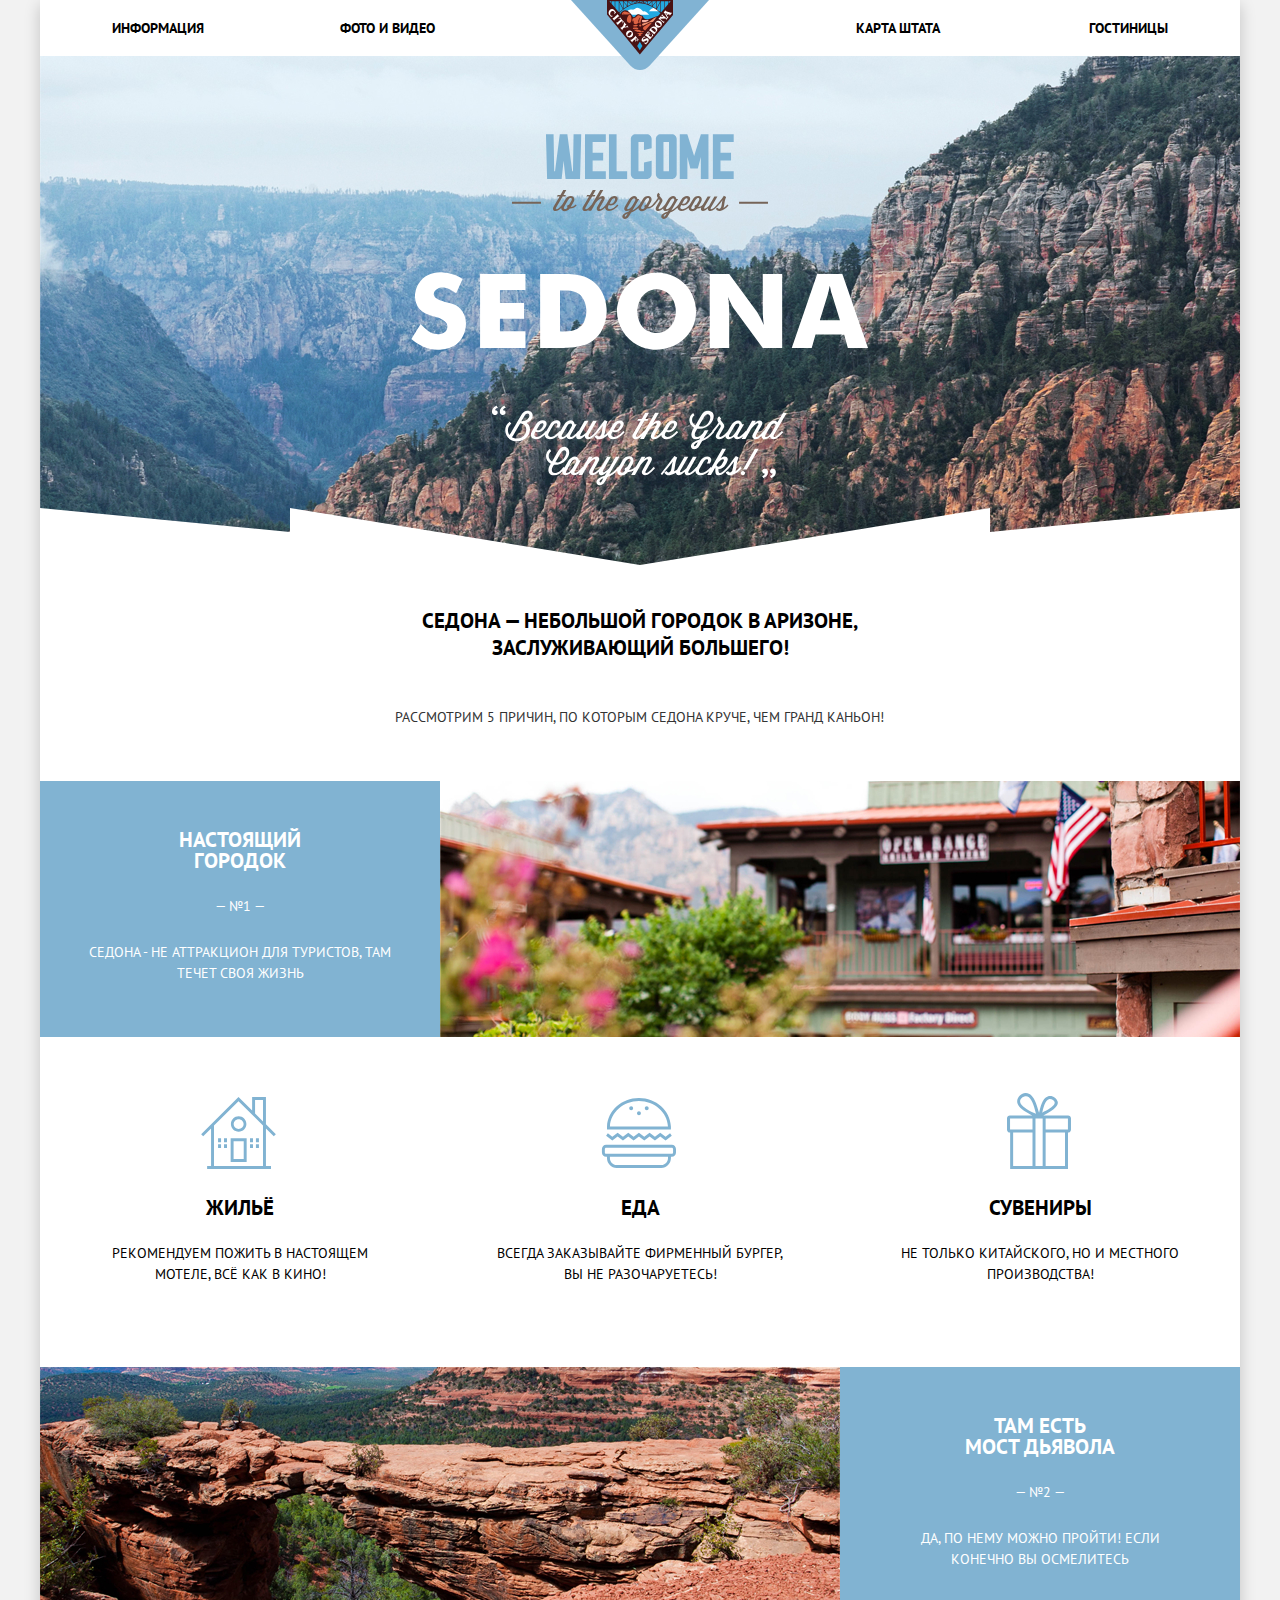
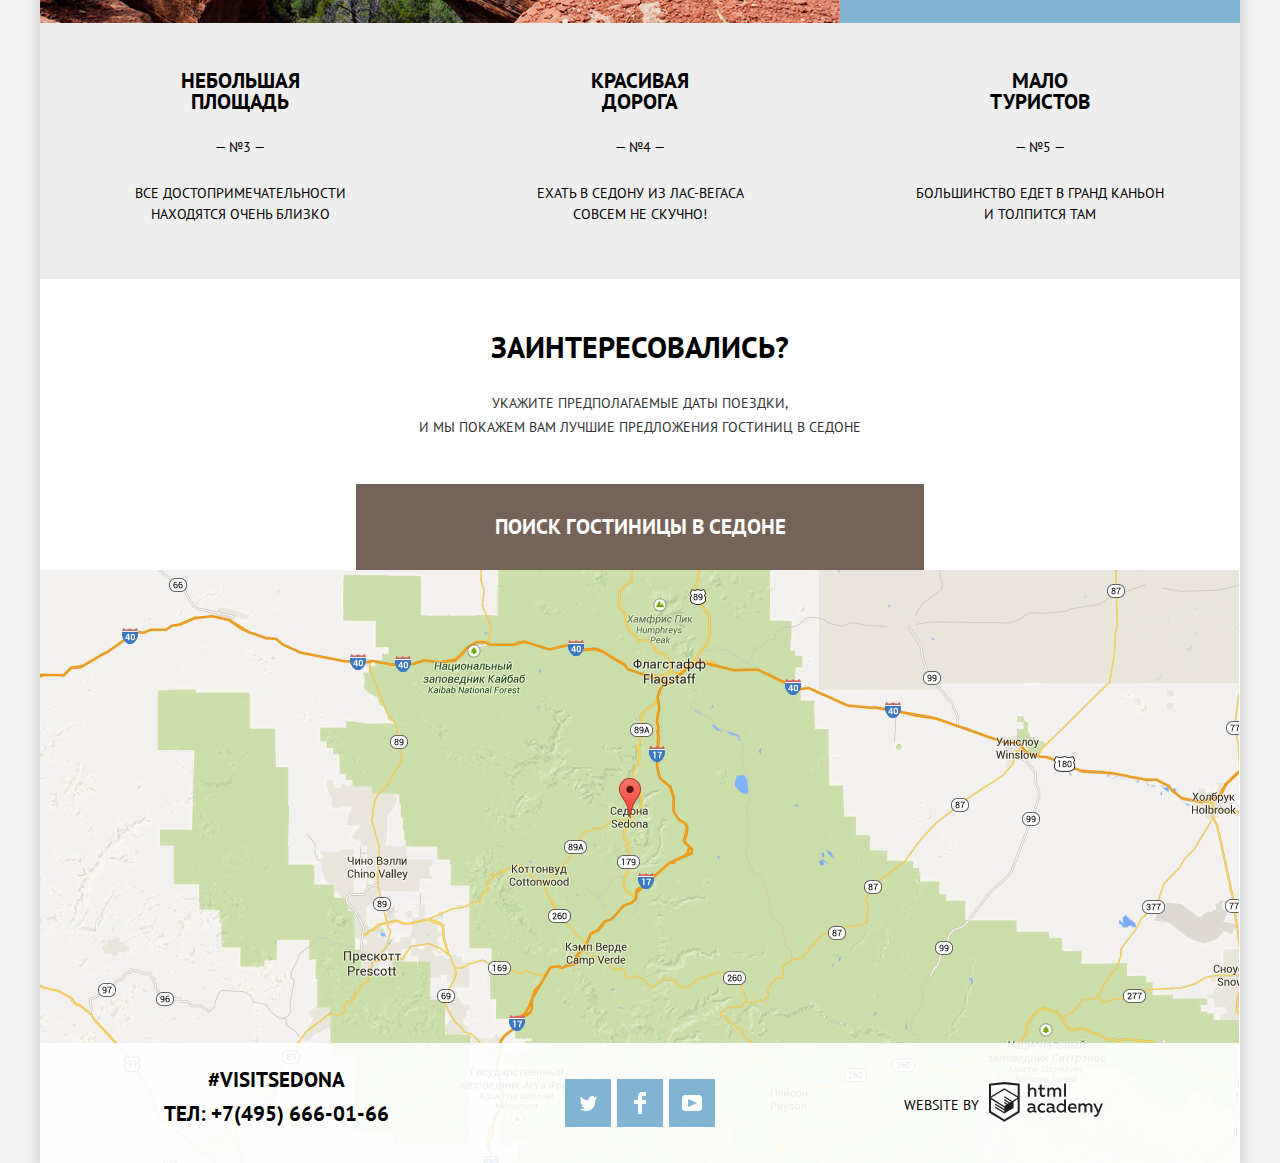
==== commit 3bf168b4: "Добавляем интерактивную карту" ====
--- a/index.html
+++ b/index.html
@@ -91,7 +91,7 @@
 				<p class="hotel-search-title">Заинтересовались?</p>
 				<p class="light-gray-text">Укажите предполагаемые даты поездки,<br> и мы покажем вам лучшие предложения гостиниц в Седоне</p>
 				<div>
-					<a href="#" class="btn btn-primary btn-large">Поиск гостиницы в седоне</a>
+					<a href="#" class="btn btn-primary btn-large search-btn">Поиск гостиницы в седоне</a>
 					<form action="https://echo.htmlacademy.ru" class="hotel-search-form"  method="post">
 						<div class="form-paragraph">
 							<label for="date_checkin" class="search-form-label">Дата заезда:</label>
@@ -149,6 +149,7 @@
 			</section>
 			<section class="map">
 				<img src="img/map.png" width="1199" height="593" alt="Map">
+				<iframe src="https://www.google.com/maps/embed?pb=!1m18!1m12!1m3!1d996584.3445960296!2d-112.48172759112443!3d34.86798391290274!2m3!1f0!2f0!3f0!3m2!1i1024!2i768!4f13.1!3m3!1m2!1s0x872da132f942b00d%3A0x5548c523fa6c8efd!2z0KHQtdC00L7QvdCwLCDQkNGA0LjQt9C-0L3QsCA4NjMzNiwg0KHQqNCQ!5e0!3m2!1sru!2sru!4v1593006390992!5m2!1sru!2sru" width="1199" height="593" frameborder="0" style="border:0;" allowfullscreen="" aria-hidden="false" tabindex="0"></iframe>
 			</section>
 		</main>
 
@@ -196,5 +197,6 @@
 			</section>
 		</footer>
 	</div>
+	<script src="js/script.js"></script>
 </body>
 </html>--- a/css/style.css
+++ b/css/style.css
@@ -102,6 +102,7 @@
 .site-navigation {
 	list-style: none;
 	display: flex;
+	flex-wrap: wrap;
 	margin: 0;
 	width: 100%;
 	min-height: 56px;
@@ -114,12 +115,12 @@
 	width: 228px;
 }
 
-.site-navigation li:nth-child(3) {
+.site-navigation li:nth-child(4n+3) {
 	margin-left: auto;
 }
 
-.site-navigation li:nth-child(3),
-.site-navigation li:nth-child(4)
+.site-navigation li:nth-child(4n+3),
+.site-navigation li:nth-child(4n+4)
 {
 	text-align: right;
 }
@@ -170,6 +171,7 @@
 	text-align: center;
 	padding-top: 57px;
 	position: relative;
+	z-index: 1;
 }
 
 .hotel-search .light-gray-text {
@@ -195,6 +197,41 @@
 	top: 100%;
 	left: 50%;
 	transform: translateX(-50%);
+	opacity: 1;
+	transition: transform 0.5s ease, opacity 0.5s;
+}
+
+.form-hide {
+	transform: translateY(-86px) translateX(-50%);
+	opacity: 0;
+	transition: transform 0.5s ease, opacity 0.5s;
+	pointer-events: none;
+}
+
+.form-error {
+	animation: shake 0.6s;
+}
+
+@keyframes shake {
+  0%,
+  100% {
+    transform: translateX(-50%);
+  }
+
+  10%,
+  30%,
+  50%,
+  70%,
+  90% {
+    transform: translateX(-51%);
+  }
+
+  20%,
+  40%,
+  60%,
+  80% {
+    transform: translateX(-49%);
+  }
 }
 
 .input {
@@ -332,6 +369,10 @@
 	margin: 0;
 }
 
+.search-btn {
+	position: relative;
+	z-index: 1;
+}
 
 .btn {
 	display: inline-block;
@@ -801,6 +842,16 @@
 
 .minus:active rect {
 	fill: var(--blue)
+}
+
+.map {
+	position: relative;
+}
+
+.map iframe {
+	display: block;
+	position: absolute;
+	top: 0;
 }
 
 .map img {
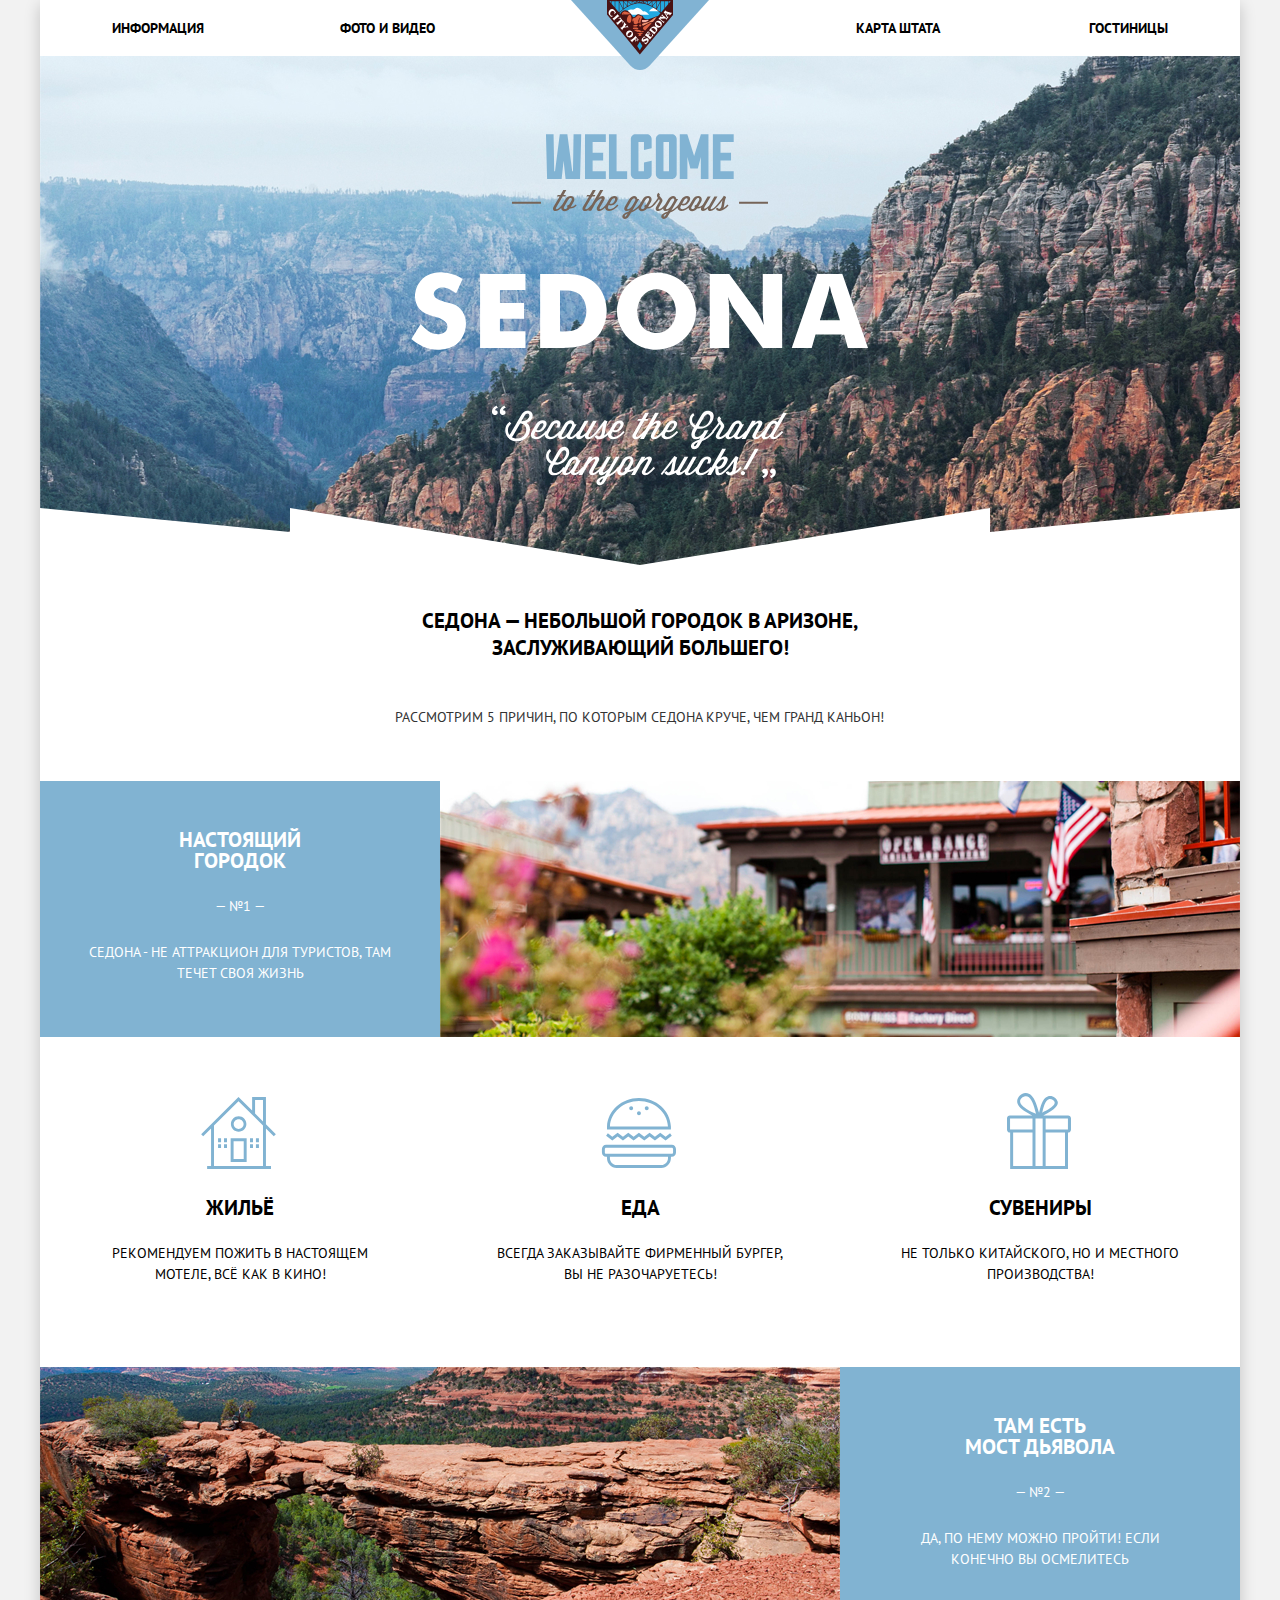
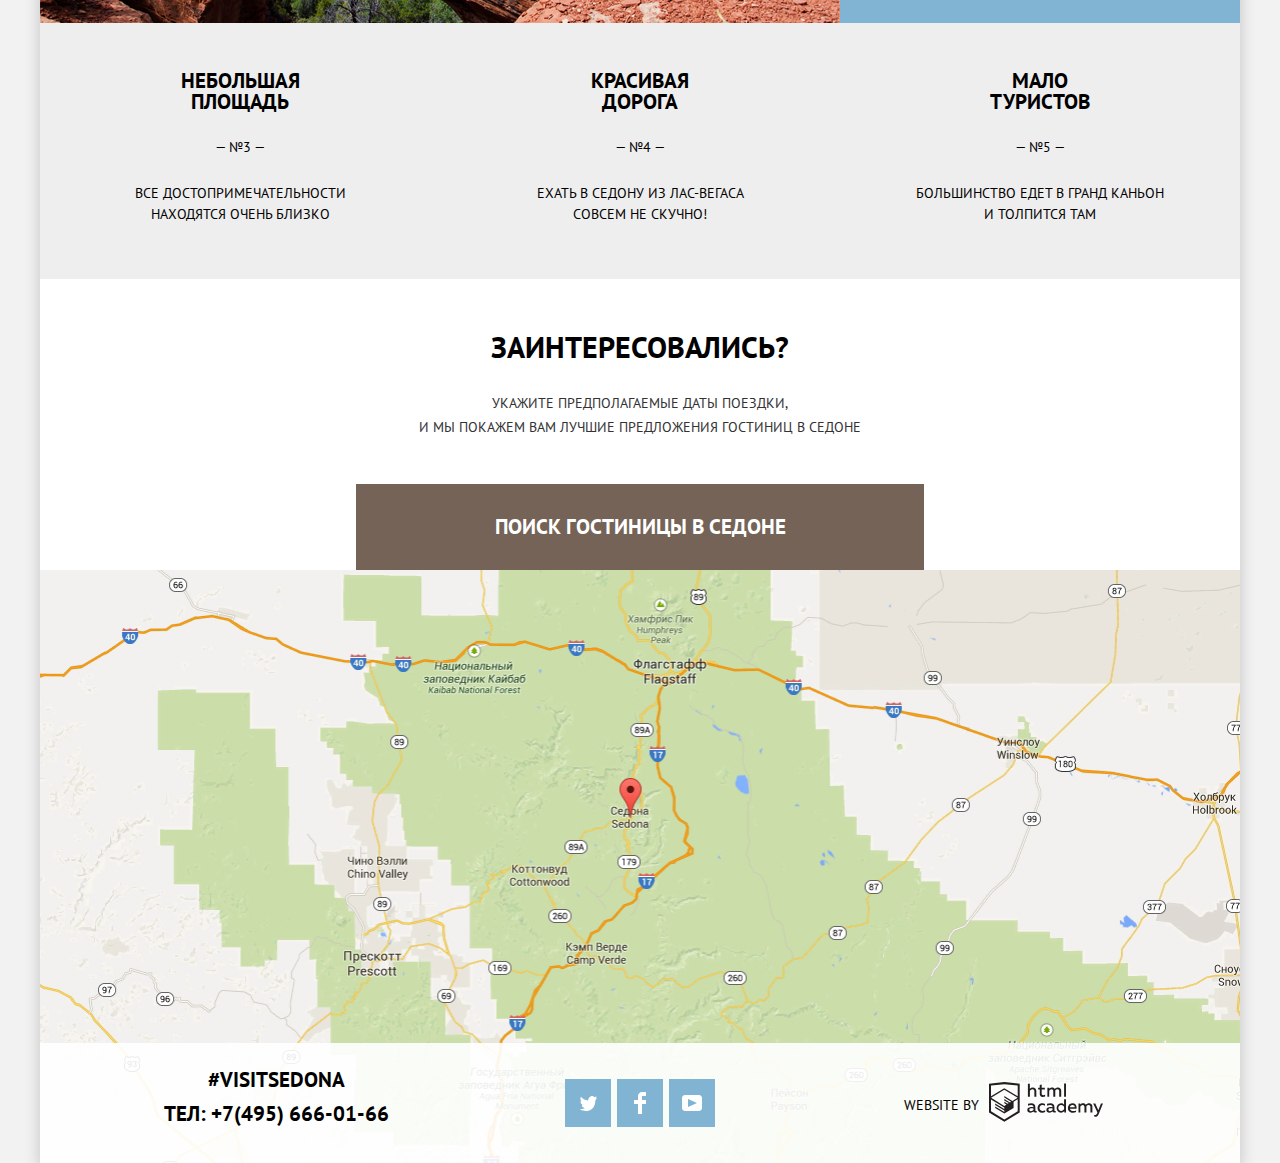
==== commit 79334a14: "Добавляем интерактивную карту 2" ====
--- a/index.html
+++ b/index.html
@@ -149,7 +149,7 @@
 			</section>
 			<section class="map">
 				<img src="img/map.png" width="1199" height="593" alt="Map">
-				<iframe src="https://www.google.com/maps/embed?pb=!1m18!1m12!1m3!1d996584.3445960296!2d-112.48172759112443!3d34.86798391290274!2m3!1f0!2f0!3f0!3m2!1i1024!2i768!4f13.1!3m3!1m2!1s0x872da132f942b00d%3A0x5548c523fa6c8efd!2z0KHQtdC00L7QvdCwLCDQkNGA0LjQt9C-0L3QsCA4NjMzNiwg0KHQqNCQ!5e0!3m2!1sru!2sru!4v1593006390992!5m2!1sru!2sru" width="1199" height="593" frameborder="0" style="border:0;" allowfullscreen="" aria-hidden="false" tabindex="0"></iframe>
+				<iframe src="https://www.google.com/maps/embed?pb=!1m18!1m12!1m3!1d996584.3445960296!2d-112.48172759112443!3d34.86798391290274!2m3!1f0!2f0!3f0!3m2!1i1024!2i768!4f13.1!3m3!1m2!1s0x872da132f942b00d%3A0x5548c523fa6c8efd!2z0KHQtdC00L7QvdCwLCDQkNGA0LjQt9C-0L3QsCA4NjMzNiwg0KHQqNCQ!5e0!3m2!1sru!2sru!4v1593006390992!5m2!1sru!2sru" width="1199" height="593" allowfullscreen="" aria-hidden="false" tabindex="0"></iframe>
 			</section>
 		</main>
 
--- a/css/style.css
+++ b/css/style.css
@@ -846,16 +846,23 @@
 
 .map {
 	position: relative;
+	height: 593px;
 }
 
 .map iframe {
 	display: block;
 	position: absolute;
 	top: 0;
+	border: 0;
+	width: 100%;
+	height: 100%;
 }
 
 .map img {
 	display: block;
+	width: 100%;
+	height: 100%;
+	object-fit: cover;
 }
 
 .footer {
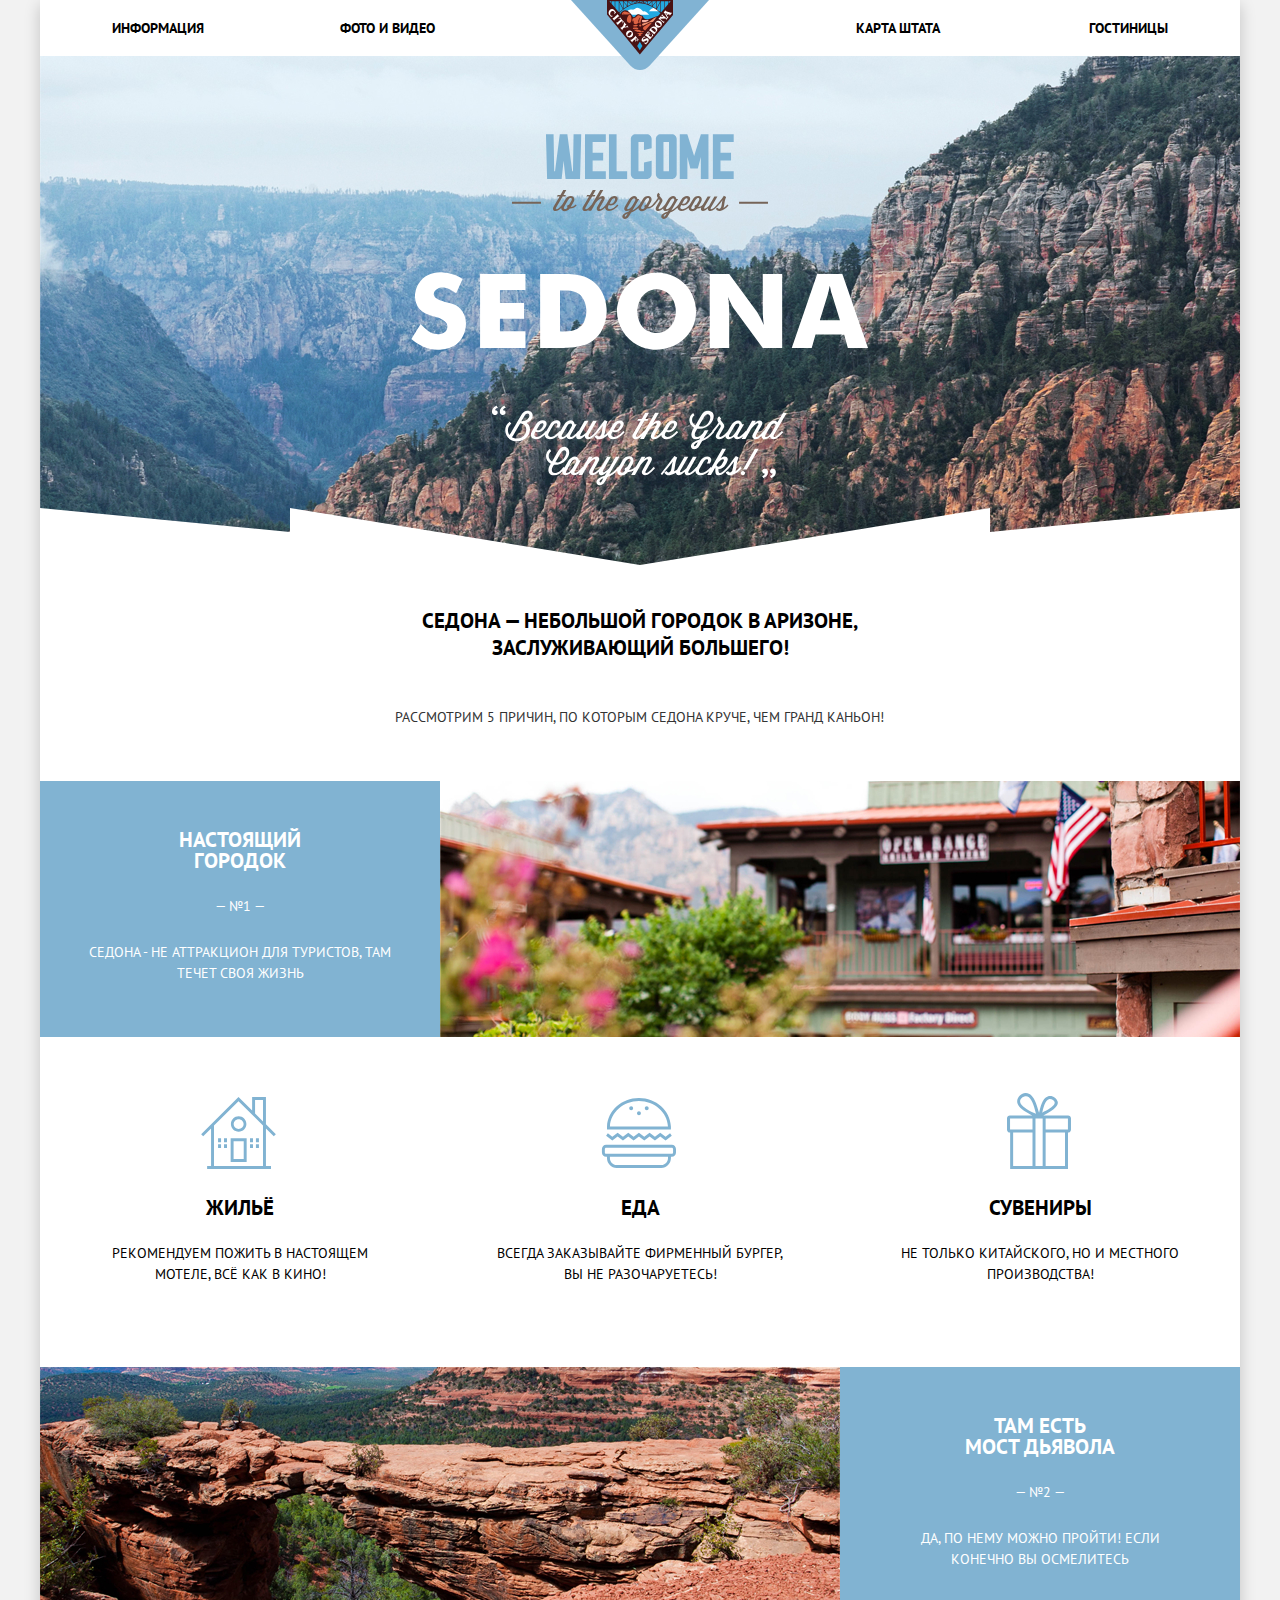
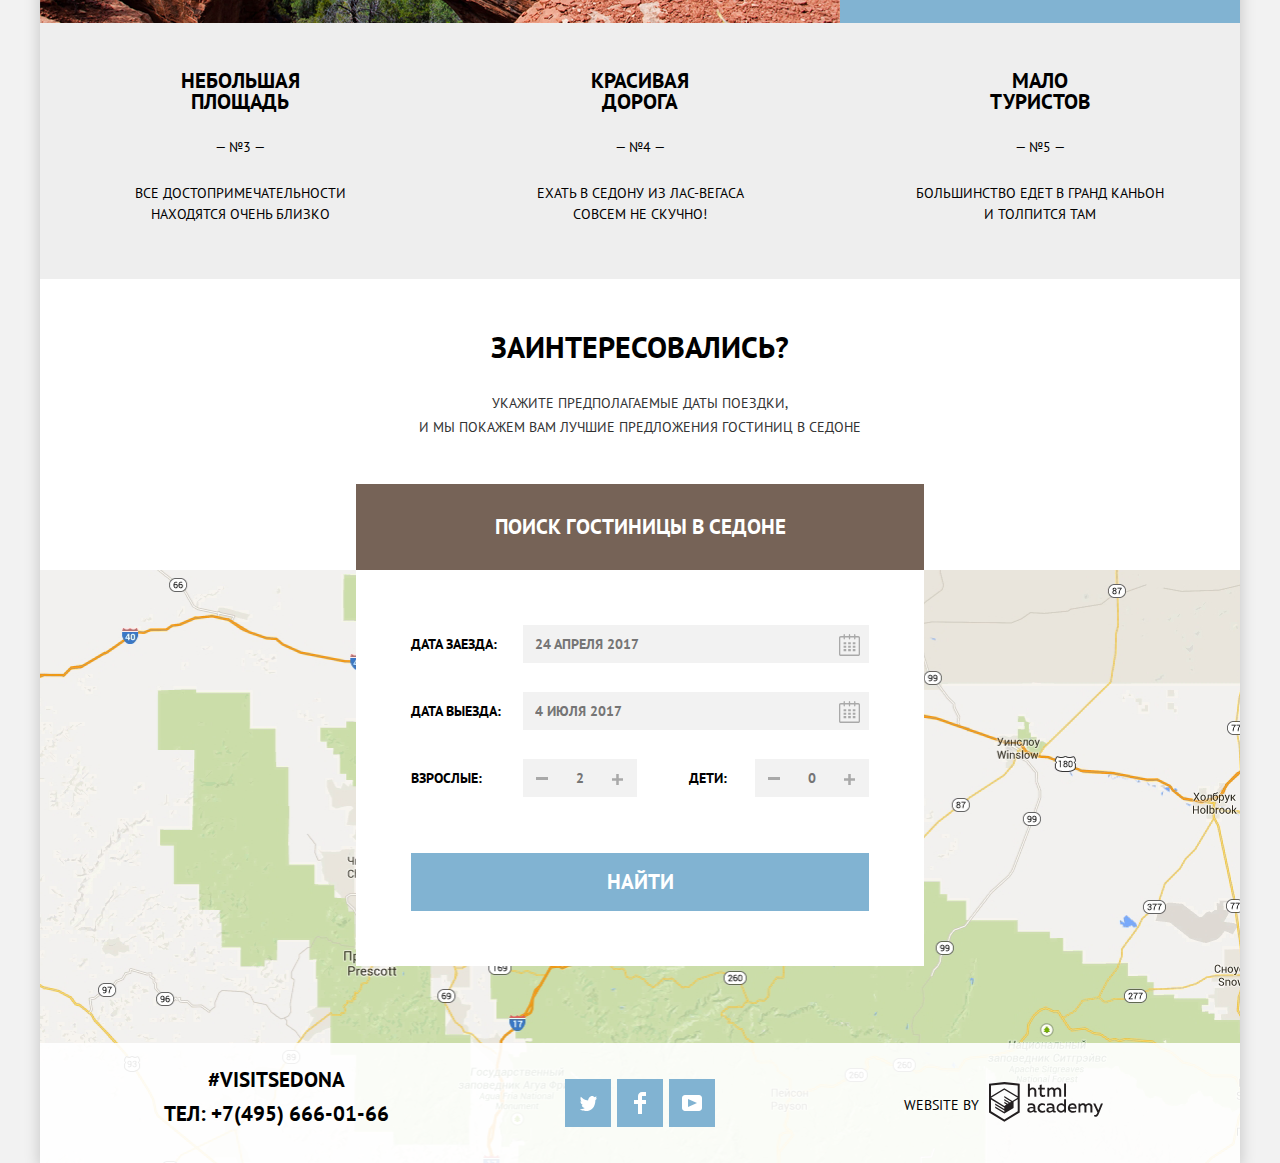
==== commit aaff6a4f: "Защита личного проекта «Седона»" ====
--- a/index.html
+++ b/index.html
@@ -5,14 +5,14 @@
 	<title>HTML Academy: Седона</title>
 	<link href="https://fonts.googleapis.com/css2?family=PT+Sans:wght@400;700&display=swap" rel="stylesheet">
 	<link href="css/normalize.css" rel="stylesheet">
-	<link href="css/style.css" rel="stylesheet">
+	<link href="css/style_min.css" rel="stylesheet">
 </head>
 <body>
 	<div class="container">
 		<header class="navigation">
 			<nav class="main-navigation">
 				<a class="header-logo">
-					<img src="img/logo.svg" alt="Логотип Седона">
+					<img src="img/logo.svg" alt="Логотип Седона" width="138" height="70">
 				</a>
 				<ul class="site-navigation">
 					<li><a href="#">Информация</a></li>
@@ -25,7 +25,7 @@
 
 		<main class="main-content">
 			<section class="welcome">
-				<img src="img/welcome.svg" class="welcome-logo" alt="Welcome to the gorgeous Sedona">
+				<img src="img/welcome.svg" class="welcome-logo" alt="Welcome to the gorgeous Sedona" width="458" height="352">
 			</section>
 			<section class="intro">
 				<h1 class="title">Седона — небольшой городок в Аризоне, заслуживающий большего!</h1>
@@ -40,7 +40,7 @@
 								<p class="paragraph">Седона - не аттракцион для туристов, там течет своя жизнь</p>
 							</div>
 							<div>
-								<img src="img/real_city.jpg" Alt="Real city">
+								<img src="img/real_city.jpg" Alt="Фото настоящего городка" width="800" height="256">
 							</div>
 						</div>
 						<ul class="reasons-list-sub">
@@ -64,7 +64,7 @@
 							<p class="paragraph">Да, по нему можно пройти! Если конечно вы осмелитесь</p>
 						</div>
 						<div>
-							<img src="img/devil_bridge.jpg" Alt="Devil bridge">
+							<img src="img/devil_bridge.jpg" Alt="Фото Моста Дьявола" width="800" height="256">
 						</div>
 					</li>
 					<li class="advantage">
@@ -148,7 +148,7 @@
 				</div>
 			</section>
 			<section class="map">
-				<img src="img/map.png" width="1199" height="593" alt="Map">
+				<img src="img/map.png" width="1199" height="593" alt="Седона, Аризона 86336, США">
 				<iframe src="https://www.google.com/maps/embed?pb=!1m18!1m12!1m3!1d996584.3445960296!2d-112.48172759112443!3d34.86798391290274!2m3!1f0!2f0!3f0!3m2!1i1024!2i768!4f13.1!3m3!1m2!1s0x872da132f942b00d%3A0x5548c523fa6c8efd!2z0KHQtdC00L7QvdCwLCDQkNGA0LjQt9C-0L3QsCA4NjMzNiwg0KHQqNCQ!5e0!3m2!1sru!2sru!4v1593006390992!5m2!1sru!2sru" width="1199" height="593" allowfullscreen="" aria-hidden="false" tabindex="0"></iframe>
 			</section>
 		</main>
@@ -158,7 +158,7 @@
 				<h2 class="visually-hidden">Связаться с нами</h2>
 				<div class="contact-links">	
 					<a href="#">#VISITSEDONA</a>
-					<a href="#">ТЕЛ: +7(495) 666-01-66</a>
+					<a href="tel:+74956660166">ТЕЛ: +7(495) 666-01-66</a>
 				</div>
 			</section>
 			<section class="social">
@@ -197,6 +197,6 @@
 			</section>
 		</footer>
 	</div>
-	<script src="js/script.js"></script>
+	<script src="js/script_min.js"></script>
 </body>
 </html>--- a/css/style_min.css
+++ b/css/style_min.css
@@ -0,0 +1,17 @@
+:root{--white: #ffffff;--extra-light-gray: #f2f2f2;--gray-hover: #ebebeb;--light-gray: #eeeeee;--gray: #a9a9a9;--gray-line: #e5e5e5;--dark-gray: #666666;--light-black: #333333;--gray-logo: #bdbbbc;--gray-button: #ababab;--black: #000000;--blue: #81b3d2;--dark-blue: #669ec0;--extra-dark-blue: #5496bd;--brown: #766357;--dark-brown: #604e43;--extra-dark-brown: #503e33;--opacity-black: rgba(0, 0, 0, 0.3);--opacity-white-footer: rgba(255, 255, 255, 0.9);--opacity-white-scale: rgba(255, 255, 255, 0.3);--shadow-main: rgba(0, 1, 1, 0.2);--shadow-button: rgba(171, 171, 171, 0.3)}body{min-width:1200px;margin:0;padding:0;font-family:"PT Sans","Tahoma",sans-serif;font-size:14px;line-height:21px;font-weight:normal;color:var(--black);text-transform:uppercase;background-color:var(--extra-light-gray);position:relative}a{text-decoration:none}img{max-width:100%;height:auto}.reasons-list-block img{display:block}.container{background-color:var(--white);display:grid;grid-template-rows:min-content 1fr min-content;width:1200px;min-height:100vh;margin:0 auto;box-shadow:0px 5px 15px var(--shadow-main)}.title{text-align:center;font-size:21px;line-height:27px;margin:0;width:600px;margin-left:auto;margin-right:auto}.paragraph{margin:0;margin-top:25px;padding:0 29px}.paragraph-title{order:-1;font-weight:bold;font-size:21px;line-height:21px;margin:0;margin-top:35px;width:150px;align-self:center}.main-navigation{font-size:14px;font-weight:bold;line-height:26px;color:var(--black);background-color:var(--white);display:flex}.site-navigation{list-style:none;display:flex;flex-wrap:wrap;margin:0;width:100%;min-height:56px;align-items:center;padding-left:72px;padding-right:72px}.site-navigation li{width:228px}.site-navigation li:nth-child(4n+3){margin-left:auto}.site-navigation li:nth-child(4n+3),.site-navigation li:nth-child(4n+4){text-align:right}.header-logo{width:138px;height:70px;position:absolute;left:50%;top:0;transform:translateX(-50%)}.site-navigation a{color:var(--black)}.site-navigation a:hover{color:var(--blue)}.site-navigation a:active{color:var(--opacity-black)}.active-page a{color:var(--brown)}.main-content{display:grid}.welcome{text-align:center;background-image:url("../img/white_mask.svg"),url("../img/background.jpg");background-position:0 bottom,center;background-repeat:no-repeat,no-repeat;background-color:var(--dark-blue);height:509px}.welcome-logo{margin-top:78px}.hotel-search{background-color:var(--white);text-align:center;padding-top:57px;position:relative;z-index:1}.hotel-search .light-gray-text{line-height:24px}.hotel-search-title{font-size:30px;font-weight:bold;margin:0;margin-bottom:34px}.hotel-search-form{background-color:var(--white);display:flex;flex-direction:column;padding:55px;width:568px;margin:0 auto;box-sizing:border-box;position:absolute;top:100%;left:50%;transform:translateX(-50%);opacity:1;transition:transform 0.5s ease,opacity 0.5s}.form-hide{transform:translateY(-86px) translateX(-50%);opacity:0;transition:transform 0.5s ease,opacity 0.5s;pointer-events:none}.form-error{animation:shake 0.6s}@keyframes shake{0%,100%{transform:translateX(-50%)}10%,30%,50%,70%,90%{transform:translateX(-51%)}20%,40%,60%,80%{transform:translateX(-49%)}}.input{background-color:var(--extra-light-gray);font-weight:bold;font-size:14px;line-height:26px;color:var(--black);text-transform:uppercase;height:34px;width:100%;border-width:0px;padding:0;border:2px solid var(--extra-light-gray)}.small-input{text-align:center;width:114px;box-sizing:border-box;padding:0 30px;height:38px}.big-input{padding-left:10px}.input:hover{background-color:var(--gray-hover);border-color:var(--gray-hover)}.input:focus{background-color:var(--white);border-color:var(--gray-line);outline:0}.search-form-label{font-weight:bold;font-size:14px;line-height:26px;min-width:112px;text-align:left}.kids{box-sizing:border-box;padding-left:52px;margin-right:6px}.visually-hidden{display:none}.social{margin:36px 0}.social-list{list-style:none;display:flex;padding:0;justify-content:center;margin:0}.contacts{display:flex;padding:16px 0 0 73px;justify-content:center}.credits{display:flex;padding:0;padding-top:38px;;padding-left:64px}.credits p{margin:0;margin-top:14px;padding:0}.contacts a{color:var(--black);font-weight:bold;font-size:21px;line-height:26px;margin-top:8px}.credits a{font-size:14px;color:var(--black)}.found-hotels-list{list-style:none;margin:0;padding:0;margin-bottom:1px}.hotel-name{margin:0;margin-top:-7px}.hotel-name a{color:var(--black);font-weight:bold;font-size:21px;line-height:26px}.hotel-name a:hover{color:var(--blue)}.hotel-name a:active{color:var(--opacity-black)}.light-gray-text{color:var(--light-black);font-size:14px;line-height:21px;text-align:center;font-weight:normal;margin:0}.search-btn{position:relative;z-index:1}.btn{display:block;margin:0 auto;color:var(--white);text-align:center;border:0}.btn-primary,.btn-secondary{font-weight:bold;font-size:21px;line-height:26px}.btn-primary{background-color:var(--brown);box-sizing:border-box}.btn-large{width:568px;padding:30px 10px;margin-top:45px}.btn-secondary{background-color:var(--blue);text-transform:uppercase;padding:16px 10px;cursor:pointer;margin:0;margin-top:27px}.btn-primary:hover,.btn-secondary:hover{color:var(--white)}.btn-primary:active,.btn-secondary:active{color:var(--opacity-white-scale)}.btn-primary:hover{background-color:var(--dark-brown)}.btn-primary:active{background-color:var(--extra-dark-brown)}.btn-secondary:hover{background-color:var(--dark-blue)}.btn-secondary:active{background-color:var(--extra-dark-blue)}.hotel-link{font-size:14px;line-height:21px;padding:3px 16px;margin:0}.intro{padding-top:42px;padding-bottom:51px;min-height:216px;box-sizing:border-box}.intro p{padding-top:46px;padding-right:2px}.rating{background-color:var(--extra-light-gray);font-size:14px;line-height:21px;color:var(--dark-gray);padding:3px 12px 3px 15px;font-weight:normal;margin-top:auto}.social-icon{display:flex;background-color:var(--blue);width:46px;height:48px;margin-left:3px;margin-right:3px;justify-content:center;align-items:center}.social-icon:hover{background-color:var(--dark-blue)}.social-icon:active{background-color:var(--extra-dark-blue)}.social-icon a{margin:0}.social-icon a:active svg{opacity:0.3}.reasons{text-align:center}.reasons-list{list-style:none;display:flex;flex-wrap:wrap;padding:0;margin:0;counter-reset:advantage}.reasons-list-last::before,.reasons-list-main::before{content:"— №"counter(advantage)" —";counter-increment:advantage;font-size:14px;line-height:21px;margin-top:25px}.advantage-illustrated::before{display:none}.reasons-list-block{display:flex;min-height:256px}.reverse{flex-direction:row-reverse}.reasons-list-main{background-color:var(--blue);color:var(--white);min-height:256px;width:400px;display:flex;flex-direction:column;padding:20px;padding-top:13px;box-sizing:border-box}.reasons-list-sub{list-style:none;padding:0;display:flex;min-height:330px;box-sizing:border-box}.reasons-list-sub li{width:400px;display:flex;flex-direction:column;padding:0 20px;box-sizing:border-box;padding-top:125px;position:relative}.house{background-image:url("../img/house.svg");background-repeat:no-repeat;background-position:161px 60px}.food{background-image:url("../img/food.svg");background-repeat:no-repeat;background-position:161px 61px}.gift{background-image:url("../img/gift.svg");background-repeat:no-repeat;background-position:167px 55px}.reasons-list-last{background-color:var(--light-gray);width:400px;min-height:256px;display:flex;flex-direction:column;padding:12px 49px;box-sizing:border-box}.reasons-list-last .paragraph{padding:0 20px}.hotel-filter{color:var(--white);background-image:url("../img/background_blur.jpg");background-repeat:no-repeat;background-position:center;background-color:var(--dark-blue);min-height:217px;box-sizing:border-box}.hotel-filter-title{font-size:16px;line-height:21px;margin:0;padding:0;text-align:left;font-weight:bold}.hotel-filter-list{list-style:none;padding:0;margin:0;margin-top:23px}.hotel-filter-list label{cursor:pointer}.hotel-filter-list li{position:relative;margin-bottom:26px;padding-left:40px}.filter-input-checkbox+label::before{content:"";position:absolute;width:23px;height:23px;background-image:url("../img/checkbox_off.svg");background-repeat:no-repeat;left:-1px;top:1px}.filter-input-checkbox:disabled+label::before{content:"";position:absolute;width:23px;height:23px;background-image:url("../img/checkbox_off_inactive.svg");background-repeat:no-repeat;left:-1px;top:1px}.filter-input-checkbox:checked+label::after{content:"";position:absolute;width:27px;height:23px;background-image:url("../img/checkbox_on.svg");background-repeat:no-repeat;left:-1px;top:1px}.filter-input-checkbox:checked:disabled+label::after{content:"";position:absolute;width:27px;height:23px;background-image:url("../img/checkbox_on_inactive.svg");background-repeat:no-repeat;left:-1px;top:1px}.filter-input-checkbox:checked+label::before{opacity:0}.hotel-filter-input{font-weight:normal;font-size:14px;line-height:21px;color:var(--white);background-color:transparent;border:0;width:50px;margin-left:-3px}.hotel-filter-input:focus{outline:none}.hotel-filter-show{text-transform:uppercase;color:var(--white);border:2px solid var(--white);font-size:14px;line-height:21px;background-color:transparent;box-sizing:border-box;border-radius:2px;padding:4px 34px 6px 34px;margin-top:33px;margin-left:85px;cursor:pointer;width:min-content}.hotel-filter-show:hover{color:var(--black);background-color:var(--white)}.found-hotels{display:flex;align-items:center;padding:29px 73px 28px 73px;border-bottom:1px solid var(--gray-line)}.found-number{margin-left:5px}.found-hotels-title{font-size:21px;line-height:26px;margin:0;font-weight:bold}.found-hotels-sort{list-style:none;font-size:12px;line-height:18px;font-weight:normal;display:flex}p.found-hotels-sort{margin:0;margin-left:47px;margin-top:2px;align-self:flex-start}ul.found-hotels-sort{padding:0;margin:0;margin-left:39px;margin-top:4px;min-width:240px;justify-content:space-between;align-self:flex-start}.found-hotels-sort-dir{list-style:none;margin:0;padding:0;display:flex;margin-left:auto;min-width:34px;justify-content:space-between;margin-top:7px}.found-hotels-sort-dir a:hover path{fill:var(--black)}.found-hotels-sort-dir a:active path{fill:var(--blue)}.active-dir path{fill:var(--blue)}.found-hotels-sort-item{border-bottom:1px dotted var(--blue);color:var(--opacity-black)}.found-hotels-sort-item:hover{color:var(--blue)}.found-hotels-sort-item:active{color:var(--black);border-bottom:0}.active-item{color:var(--blue);border-bottom:0}.form-paragraph{display:flex;align-items:center;position:relative;margin:0;margin-bottom:29px}.form-paragraph-adults{position:relative}.form-paragraph-btn{position:absolute;background-color:transparent;border:0;cursor:pointer;width:38px;height:38px;display:flex;justify-content:center;align-items:center;padding:0}.form-paragraph-btn svg{display:block}.calendar{right:1px}.form-paragraph-btn:hover path{fill:var(--black)}.form-paragraph-btn:active path{fill:var(--blue)}.plus{right:1px;top:1px}.minus:hover rect{fill:var(--black)}.minus:active rect{fill:var(--blue)}.map{position:relative;height:593px}.map iframe{display:block;position:absolute;top:0;border:0;width:100%;height:100%}.map img{display:block;width:100%;height:100%;object-fit:cover}.footer{display:grid;grid-template-columns:1fr 1fr 1fr;min-height:120px}.footer-index{position:absolute;bottom:0;width:inherit;background-color:var(--opacity-white-footer)}.credits a{margin-left:10px}.credits a:hover path{fill:var(--blue)}.credits a:active path{fill:var(--gray-logo)}.hotel-preview{display:flex;padding:32px 73px 28px 72px;border-bottom:1px solid var(--gray-line)}.hotel-preview-image{margin-right:30px;height:100%}.hotel-preview-info{display:flex;flex-direction:column}.hotel-preview-description{display:grid;grid-template-columns:110px min-content;grid-template-rows:min-content min-content;grid-column-gap:6px;grid-row-gap:15px;margin-bottom:0;margin-top:8px}.hotel-preview-rating{margin-left:auto;display:flex;flex-direction:column}.stars-container{align-self:flex-end;margin:-2px}.stars-container img{margin-right:1px}.type{min-width:116px;text-align:left}.price{text-align:left}.contact-links{display:flex;flex-direction:column;text-align:center}.filters{display:flex;align-items:flex-start;padding:27px 72px;padding-bottom:5px}.filters-options{margin:0;margin-right:43px;box-sizing:border-box;width:20%;border:0;padding:0}.filters-range{margin:0;margin-left:auto;margin-right:2px;box-sizing:border-box;width:30%;border:0;padding:0;display:flex;flex-direction:column}.filters-range-info{display:flex;width:317px;height:36px;border:2px solid var(--white);border-radius:2px;margin-top:11px;padding-top:2px;box-sizing:border-box;position:relative}.filters-range-info::after{content:"";height:20px;border:1px solid var(--white);position:absolute;right:50%;top:6px;transform:translateX(3px)}.filters-range-price{flex-grow:1}.filters-range-price .paragraph{padding:0;margin:0}.min-price{padding-left:65px;padding-top:1px}.max-price{padding-left:45px;padding-top:1px}.filters-range-buttons{margin-top:21px;display:flex;position:relative}.scale{height:2px;background-color:var(--opacity-white-scale);width:100%}.bar{width:80%;height:2px;background-color:var(--white)}.toggle{position:absolute;top:-10px;left:0;width:4px;height:4px;padding:0;border:8px solid var(--white);background-color:var(--gray-button);border-radius:50%;box-shadow:0 2px 1px 0 var(--shadow-button);cursor:pointer}.toggle:hover{width:5px;height:5px;border:9px solid var(--white);margin-left:-1px;margin-top:-1px}.toggle-max{left:252px}
+replace
+:root{--white: #ffffff;--extra-light-gray: #f2f2f2;--gray-hover: #ebebeb;--light-gray: #eeeeee;--gray: #a9a9a9;--gray-line: #e5e5e5;--dark-gray: #666666;--light-black: #333333;--gray-logo: #bdbbbc;--gray-button: #ababab;--black: #000000;--blue: #81b3d2;--dark-blue: #669ec0;--extra-dark-blue: #5496bd;--brown: #766357;--dark-brown: #604e43;--extra-dark-brown: #503e33;--opacity-black: rgba(0, 0, 0, 0.3);--opacity-white-footer: rgba(255, 255, 255, 0.9);--opacity-white-scale: rgba(255, 255, 255, 0.3);--shadow-main: rgba(0, 1, 1, 0.2);--shadow-button: rgba(171, 171, 171, 0.3)}body{min-width:1200px;margin:0;padding:0;font-family:"PT Sans","Tahoma",sans-serif;font-size:14px;line-height:21px;font-weight:normal400;color:var(--black);text-transform:uppercase;background-color:var(--extra-light-gray);position:relative}a{text-decoration:none}img{max-width:100%;height:auto}.reasons-list-block img{display:block}.container{background-color:var(--white);display:grid;grid-template-rows:min-content 1fr min-content;width:1200px;min-height:100vh;margin:0 auto;box-shadow:0px0 5px 15px var(--shadow-main)}.title{text-align:center;font-size:21px;line-height:27px;margin:0;width:600px;margin-left:auto;margin-right:auto}.paragraph{margin:0;margin-top:25px;padding:0 29px}.paragraph-title{order:-1;font-weight:bold700;font-size:21px;line-height:21px;margin:0;margin-top:35px;width:150px;align-self:center}.main-navigation{font-size:14px;font-weight:bold700;line-height:26px;color:var(--black);background-color:var(--white);display:flex}.site-navigation{list-style:none;display:flex;flex-wrap:wrap;margin:0;width:100%;min-height:56px;align-items:center;padding-left:72px;padding-right:72px}.site-navigation li{width:228px}.site-navigation li:nth-child(4n+3){margin-left:auto}.site-navigation li:nth-child(4n+3),.site-navigation li:nth-child(4n+4){text-align:right}.header-logo{width:138px;height:70px;position:absolute;left:50%;top:0;transform:translateX(-50%)}.site-navigation a{color:var(--black)}.site-navigation a:hover{color:var(--blue)}.site-navigation a:active{color:var(--opacity-black)}.active-page a{color:var(--brown)}.main-content{display:grid}.welcome{text-align:center;background-image:url("../img/white_mask.svg")url(../img/white_mask.svg),url("../img/background.jpg")url(../img/background.jpg);background-position:0 bottom,center;background-repeat:no-repeat,no-repeat;background-color:var(--dark-blue);height:509px}.welcome-logo{margin-top:78px}.hotel-search{background-color:var(--white);text-align:center;padding-top:57px;position:relative;z-index:1}.hotel-search .light-gray-text{line-height:24px}.hotel-search-title{font-size:30px;font-weight:bold700;margin:0;margin-bottom:34px}.hotel-search-form{background-color:var(--white);display:flex;flex-direction:column;padding:55px;width:568px;margin:0 auto;box-sizing:border-box;position:absolute;top:100%;left:50%;transform:translateX(-50%);opacity:1;transition:transform 0.5s.5s ease,opacity 0.5s.5s}.form-hide{transform:translateY(-86px) translateX(-50%);opacity:0;transition:transform 0.5s.5s ease,opacity 0.5s.5s;pointer-events:none}.form-error{animation:shake 0.6s.6s}@keyframes shake{0%,100%to{transform:translateX(-50%)}10%,30%,50%,70%,90%{transform:translateX(-51%)}20%,40%,60%,80%{transform:translateX(-49%)}}.input{background-color:var(--extra-light-gray);font-weight:bold700;font-size:14px;line-height:26px;color:var(--black);text-transform:uppercase;height:34px;width:100%;border-width:0px0;padding:0;border:2px solid var(--extra-light-gray)}.small-input{text-align:center;width:114px;box-sizing:border-box;padding:0 30px;height:38px}.big-input{padding-left:10px}.input:hover{background-color:var(--gray-hover);border-color:var(--gray-hover)}.input:focus{background-color:var(--white);border-color:var(--gray-line);outline:0}.search-form-label{font-weight:bold700;font-size:14px;line-height:26px;min-width:112px;text-align:left}.kids{box-sizing:border-box;padding-left:52px;margin-right:6px}.visually-hidden{display:none}.social{margin:36px 0}.social-list{list-style:none;display:flex;padding:0;justify-content:center;margin:0}.contacts{display:flex;padding:16px 0 0 73px;justify-content:center}.credits{display:flex;padding:0;padding-top:38px;padding-left:64px}.credits p{margin:0;margin-top:14px;padding:0}.contacts a{color:var(--black);font-weight:bold700;font-size:21px;line-height:26px;margin-top:8px}.credits a{font-size:14px;color:var(--black)}.found-hotels-list{list-style:none;margin:0;padding:0;margin-bottom:1px}.hotel-name{margin:0;margin-top:-7px}.hotel-name a{color:var(--black);font-weight:bold700;font-size:21px;line-height:26px}.hotel-name a:hover{color:var(--blue)}.hotel-name a:active{color:var(--opacity-black)}.light-gray-text{color:var(--light-black);font-size:14px;line-height:21px;text-align:center;font-weight:normal400;margin:0}.search-btn{position:relative;z-index:1}.btn{display:block;margin:0 auto;color:var(--white);text-align:center;border:0}.btn-primary,.btn-secondary{font-weight:bold700;font-size:21px;line-height:26px}.btn-primary{background-color:var(--brown);box-sizing:border-box}.btn-large{width:568px;padding:30px 10px;margin-top:45px}.btn-secondary{background-color:var(--blue);text-transform:uppercase;padding:16px 10px;cursor:pointer;margin:0;margin-top:27px}.btn-primary:hover,.btn-secondary:hover{color:var(--white)}.btn-primary:active,.btn-secondary:active{color:var(--opacity-white-scale)}.btn-primary:hover{background-color:var(--dark-brown)}.btn-primary:active{background-color:var(--extra-dark-brown)}.btn-secondary:hover{background-color:var(--dark-blue)}.btn-secondary:active{background-color:var(--extra-dark-blue)}.hotel-link{font-size:14px;line-height:21px;padding:3px 16px;margin:0}.intro{padding-top:42px;padding-bottom:51px;min-height:216px;box-sizing:border-box}.intro p{padding-top:46px;padding-right:2px}.rating{background-color:var(--extra-light-gray);font-size:14px;line-height:21px;color:var(--dark-gray);padding:3px 12px 3px 15px;font-weight:normal400;margin-top:auto}.social-icon{display:flex;background-color:var(--blue);width:46px;height:48px;margin-left:3px;margin-right:3px;justify-content:center;align-items:center}.social-icon:hover{background-color:var(--dark-blue)}.social-icon:active{background-color:var(--extra-dark-blue)}.social-icon a{margin:0}.social-icon a:active svg{opacity:0.3.3}.reasons{text-align:center}.reasons-list{list-style:none;display:flex;flex-wrap:wrap;padding:0;margin:0;counter-reset:advantage}.reasons-list-last::before,.reasons-list-main::before{content:"— №"counter(advantage)" —";counter-increment:advantage;font-size:14px;line-height:21px;margin-top:25px}.advantage-illustrated::before{display:none}.reasons-list-block{display:flex;min-height:256px}.reverse{flex-direction:row-reverse}.reasons-list-main{background-color:var(--blue);color:var(--white);min-height:256px;width:400px;display:flex;flex-direction:column;padding:20px;padding-top:13px;box-sizing:border-box}.reasons-list-sub{list-style:none;padding:0;display:flex;min-height:330px;box-sizing:border-box}.reasons-list-sub li{width:400px;display:flex;flex-direction:column;padding:0 20px;box-sizing:border-box;padding-top:125px;position:relative}.house{background-image:url("../img/house.svg")url(../img/house.svg);background-repeat:no-repeat;background-position:161px 60px}.food{background-image:url("../img/food.svg")url(../img/food.svg);background-repeat:no-repeat;background-position:161px 61px}.gift{background-image:url("../img/gift.svg")url(../img/gift.svg);background-repeat:no-repeat;background-position:167px 55px}.reasons-list-last{background-color:var(--light-gray);width:400px;min-height:256px;display:flex;flex-direction:column;padding:12px 49px;box-sizing:border-box}.reasons-list-last .paragraph{padding:0 20px}.hotel-filter{color:var(--white);background-image:url("../img/background_blur.jpg")url(../img/background_blur.jpg);background-repeat:no-repeat;background-position:center;background-color:var(--dark-blue);min-height:217px;box-sizing:border-box}.hotel-filter-title{font-size:16px;line-height:21px;margin:0;padding:0;text-align:left;font-weight:bold700}.hotel-filter-list{list-style:none;padding:0;margin:0;margin-top:23px}.hotel-filter-list label{cursor:pointer}.hotel-filter-list li{position:relative;margin-bottom:26px;padding-left:40px}.filter-input-checkbox+label::before{content:"";position:absolute;width:23px;height:23px;background-image:url("../img/checkbox_off.svg")url(../img/checkbox_off.svg);background-repeat:no-repeat;left:-1px;top:1px}.filter-input-checkbox:disabled+label::before{content:"";position:absolute;width:23px;height:23px;background-image:url("../img/checkbox_off_inactive.svg")url(../img/checkbox_off_inactive.svg);background-repeat:no-repeat;left:-1px;top:1px}.filter-input-checkbox:checked+label::after{content:"";position:absolute;width:27px;height:23px;background-image:url("../img/checkbox_on.svg")url(../img/checkbox_on.svg);background-repeat:no-repeat;left:-1px;top:1px}.filter-input-checkbox:checked:disabled+label::after{content:"";position:absolute;width:27px;height:23px;background-image:url("../img/checkbox_on_inactive.svg")url(../img/checkbox_on_inactive.svg);background-repeat:no-repeat;left:-1px;top:1px}.filter-input-checkbox:checked+label::before{opacity:0}.hotel-filter-input{font-weight:normal400;font-size:14px;line-height:21px;color:var(--white);background-color:transparent;border:0;width:50px;margin-left:-3px}.hotel-filter-input:focus{outline:none0}.hotel-filter-show{text-transform:uppercase;color:var(--white);border:2px solid var(--white);font-size:14px;line-height:21px;background-color:transparent;box-sizing:border-box;border-radius:2px;padding:4px 34px 6px 34px;margin-top:33px;margin-left:85px;cursor:pointer;width:min-content}.hotel-filter-show:hover{color:var(--black);background-color:var(--white)}.found-hotels{display:flex;align-items:center;padding:29px 73px 28px 73px;border-bottom:1px solid var(--gray-line)}.found-number{margin-left:5px}.found-hotels-title{font-size:21px;line-height:26px;margin:0;font-weight:bold700}.found-hotels-sort{list-style:none;font-size:12px;line-height:18px;font-weight:normal400;display:flex}p.found-hotels-sort{margin:0;margin-left:47px;margin-top:2px;align-self:flex-start}ul.found-hotels-sort{padding:0;margin:0;margin-left:39px;margin-top:4px;min-width:240px;justify-content:space-between;align-self:flex-start}.found-hotels-sort-dir{list-style:none;margin:0;padding:0;display:flex;margin-left:auto;min-width:34px;justify-content:space-between;margin-top:7px}.found-hotels-sort-dir a:hover path{fill:var(--black)}.found-hotels-sort-dir a:active path{fill:var(--blue)}.active-dir path{fill:var(--blue)}.found-hotels-sort-item{border-bottom:1px dotted var(--blue);color:var(--opacity-black)}.found-hotels-sort-item:hover{color:var(--blue)}.found-hotels-sort-item:active{color:var(--black);border-bottom:0}.active-item{color:var(--blue);border-bottom:0}.form-paragraph{display:flex;align-items:center;position:relative;margin:0;margin-bottom:29px}.form-paragraph-adults{position:relative}.form-paragraph-btn{position:absolute;background-color:transparent;border:0;cursor:pointer;width:38px;height:38px;display:flex;justify-content:center;align-items:center;padding:0}.form-paragraph-btn svg{display:block}.calendar{right:1px}.form-paragraph-btn:hover path{fill:var(--black)}.form-paragraph-btn:active path{fill:var(--blue)}.plus{right:1px;top:1px}.minus:hover rect{fill:var(--black)}.minus:active rect{fill:var(--blue)}.map{position:relative;height:593px}.map iframe{display:block;position:absolute;top:0;border:0;width:100%;height:100%}.map img{display:block;width:100%;height:100%;object-fit:cover}.footer{display:grid;grid-template-columns:1fr 1fr 1fr;min-height:120px}.footer-index{position:absolute;bottom:0;width:inherit;background-color:var(--opacity-white-footer)}.credits a{margin-left:10px}.credits a:hover path{fill:var(--blue)}.credits a:active path{fill:var(--gray-logo)}.hotel-preview{display:flex;padding:32px 73px 28px 72px;border-bottom:1px solid var(--gray-line)}.hotel-preview-image{margin-right:30px;height:100%}.hotel-preview-info{display:flex;flex-direction:column}.hotel-preview-description{display:grid;grid-template-columns:110px min-content;grid-template-rows:min-content min-content;grid-column-gap:6px;grid-row-gap:15px;margin-bottom:0;margin-top:8px}.hotel-preview-rating{margin-left:auto;display:flex;flex-direction:column}.stars-container{align-self:flex-end;margin:-2px}.stars-container img{margin-right:1px}.type{min-width:116px;text-align:left}.price{text-align:left}.contact-links{display:flex;flex-direction:column;text-align:center}.filters{display:flex;align-items:flex-start;padding:27px 72px;padding-bottom:5px}.filters-options{margin:0;margin-right:43px;box-sizing:border-box;width:20%;border:0;padding:0}.filters-range{margin:0;margin-left:auto;margin-right:2px;box-sizing:border-box;width:30%;border:0;padding:0;display:flex;flex-direction:column}.filters-range-info{display:flex;width:317px;height:36px;border:2px solid var(--white);border-radius:2px;margin-top:11px;padding-top:2px;box-sizing:border-box;position:relative}.filters-range-info::after{content:"";height:20px;border:1px solid var(--white);position:absolute;right:50%;top:6px;transform:translateX(3px)}.filters-range-price{flex-grow:1}.filters-range-price .paragraph{padding:0;margin:0}.min-price{padding-left:65px;padding-top:1px}.max-price{padding-left:45px;padding-top:1px}.filters-range-buttons{margin-top:21px;display:flex;position:relative}.scale{height:2px;background-color:var(--opacity-white-scale);width:100%}.bar{width:80%;height:2px;background-color:var(--white)}.toggle{position:absolute;top:-10px;left:0;width:4px;height:4px;padding:0;border:8px solid var(--white);background-color:var(--gray-button);border-radius:50%;box-shadow:0 2px 1px 0 var(--shadow-button);cursor:pointer}.toggle:hover{width:5px;height:5px;border:9px solid var(--white);margin-left:-1px;margin-top:-1px}.toggle-max{left:252px}
+mergeAtrule
+@keyframes shake{0%,to{transform:translateX(-50%)}10%,30%,50%,70%,90%{transform:translateX(-51%)}20%,40%,60%,80%{transform:translateX(-49%)}}:root{--white: #ffffff;--extra-light-gray: #f2f2f2;--gray-hover: #ebebeb;--light-gray: #eeeeee;--gray: #a9a9a9;--gray-line: #e5e5e5;--dark-gray: #666666;--light-black: #333333;--gray-logo: #bdbbbc;--gray-button: #ababab;--black: #000000;--blue: #81b3d2;--dark-blue: #669ec0;--extra-dark-blue: #5496bd;--brown: #766357;--dark-brown: #604e43;--extra-dark-brown: #503e33;--opacity-black: rgba(0, 0, 0, 0.3);--opacity-white-footer: rgba(255, 255, 255, 0.9);--opacity-white-scale: rgba(255, 255, 255, 0.3);--shadow-main: rgba(0, 1, 1, 0.2);--shadow-button: rgba(171, 171, 171, 0.3)}body{min-width:1200px;margin:0;padding:0;font-family:"PT Sans","Tahoma",sans-serif;font-size:14px;line-height:21px;font-weight:400;color:var(--black);text-transform:uppercase;background-color:var(--extra-light-gray);position:relative}a{text-decoration:none}img{max-width:100%;height:auto}.reasons-list-block img{display:block}.container{background-color:var(--white);display:grid;grid-template-rows:min-content 1fr min-content;width:1200px;min-height:100vh;margin:0 auto;box-shadow:0 5px 15px var(--shadow-main)}.title{text-align:center;font-size:21px;line-height:27px;margin:0;width:600px;margin-left:auto;margin-right:auto}.paragraph{margin:0;margin-top:25px;padding:0 29px}.paragraph-title{order:-1;font-weight:700;font-size:21px;line-height:21px;margin:0;margin-top:35px;width:150px;align-self:center}.main-navigation{font-size:14px;font-weight:700;line-height:26px;color:var(--black);background-color:var(--white);display:flex}.site-navigation{list-style:none;display:flex;flex-wrap:wrap;margin:0;width:100%;min-height:56px;align-items:center;padding-left:72px;padding-right:72px}.site-navigation li{width:228px}.site-navigation li:nth-child(4n+3){margin-left:auto}.site-navigation li:nth-child(4n+3),.site-navigation li:nth-child(4n+4){text-align:right}.header-logo{width:138px;height:70px;position:absolute;left:50%;top:0;transform:translateX(-50%)}.site-navigation a{color:var(--black)}.site-navigation a:hover{color:var(--blue)}.site-navigation a:active{color:var(--opacity-black)}.active-page a{color:var(--brown)}.main-content{display:grid}.welcome{text-align:center;background-image:url(../img/white_mask.svg),url(../img/background.jpg);background-position:0 bottom,center;background-repeat:no-repeat,no-repeat;background-color:var(--dark-blue);height:509px}.welcome-logo{margin-top:78px}.hotel-search{background-color:var(--white);text-align:center;padding-top:57px;position:relative;z-index:1}.hotel-search .light-gray-text{line-height:24px}.hotel-search-title{font-size:30px;font-weight:700;margin:0;margin-bottom:34px}.hotel-search-form{background-color:var(--white);display:flex;flex-direction:column;padding:55px;width:568px;margin:0 auto;box-sizing:border-box;position:absolute;top:100%;left:50%;transform:translateX(-50%);opacity:1;transition:transform .5s ease,opacity .5s}.form-hide{transform:translateY(-86px) translateX(-50%);opacity:0;transition:transform .5s ease,opacity .5s;pointer-events:none}.form-error{animation:shake .6s}@keyframes shake{0%,to{transform:translateX(-50%)}10%,30%,50%,70%,90%{transform:translateX(-51%)}20%,40%,60%,80%{transform:translateX(-49%)}}.input{background-color:var(--extra-light-gray);font-weight:700;font-size:14px;line-height:26px;color:var(--black);text-transform:uppercase;height:34px;width:100%;border-width:0;padding:0;border:2px solid var(--extra-light-gray)}.small-input{text-align:center;width:114px;box-sizing:border-box;padding:0 30px;height:38px}.big-input{padding-left:10px}.input:hover{background-color:var(--gray-hover);border-color:var(--gray-hover)}.input:focus{background-color:var(--white);border-color:var(--gray-line);outline:0}.search-form-label{font-weight:700;font-size:14px;line-height:26px;min-width:112px;text-align:left}.kids{box-sizing:border-box;padding-left:52px;margin-right:6px}.visually-hidden{display:none}.social{margin:36px 0}.social-list{list-style:none;display:flex;padding:0;justify-content:center;margin:0}.contacts{display:flex;padding:16px 0 0 73px;justify-content:center}.credits{display:flex;padding:0;padding-top:38px;padding-left:64px}.credits p{margin:0;margin-top:14px;padding:0}.contacts a{color:var(--black);font-weight:700;font-size:21px;line-height:26px;margin-top:8px}.credits a{font-size:14px;color:var(--black)}.found-hotels-list{list-style:none;margin:0;padding:0;margin-bottom:1px}.hotel-name{margin:0;margin-top:-7px}.hotel-name a{color:var(--black);font-weight:700;font-size:21px;line-height:26px}.hotel-name a:hover{color:var(--blue)}.hotel-name a:active{color:var(--opacity-black)}.light-gray-text{color:var(--light-black);font-size:14px;line-height:21px;text-align:center;font-weight:400;margin:0}.search-btn{position:relative;z-index:1}.btn{display:block;margin:0 auto;color:var(--white);text-align:center;border:0}.btn-primary,.btn-secondary{font-weight:700;font-size:21px;line-height:26px}.btn-primary{background-color:var(--brown);box-sizing:border-box}.btn-large{width:568px;padding:30px 10px;margin-top:45px}.btn-secondary{background-color:var(--blue);text-transform:uppercase;padding:16px 10px;cursor:pointer;margin:0;margin-top:27px}.btn-primary:hover,.btn-secondary:hover{color:var(--white)}.btn-primary:active,.btn-secondary:active{color:var(--opacity-white-scale)}.btn-primary:hover{background-color:var(--dark-brown)}.btn-primary:active{background-color:var(--extra-dark-brown)}.btn-secondary:hover{background-color:var(--dark-blue)}.btn-secondary:active{background-color:var(--extra-dark-blue)}.hotel-link{font-size:14px;line-height:21px;padding:3px 16px;margin:0}.intro{padding-top:42px;padding-bottom:51px;min-height:216px;box-sizing:border-box}.intro p{padding-top:46px;padding-right:2px}.rating{background-color:var(--extra-light-gray);font-size:14px;line-height:21px;color:var(--dark-gray);padding:3px 12px 3px 15px;font-weight:400;margin-top:auto}.social-icon{display:flex;background-color:var(--blue);width:46px;height:48px;margin-left:3px;margin-right:3px;justify-content:center;align-items:center}.social-icon:hover{background-color:var(--dark-blue)}.social-icon:active{background-color:var(--extra-dark-blue)}.social-icon a{margin:0}.social-icon a:active svg{opacity:.3}.reasons{text-align:center}.reasons-list{list-style:none;display:flex;flex-wrap:wrap;padding:0;margin:0;counter-reset:advantage}.reasons-list-last::before,.reasons-list-main::before{content:"— №"counter(advantage)" —";counter-increment:advantage;font-size:14px;line-height:21px;margin-top:25px}.advantage-illustrated::before{display:none}.reasons-list-block{display:flex;min-height:256px}.reverse{flex-direction:row-reverse}.reasons-list-main{background-color:var(--blue);color:var(--white);min-height:256px;width:400px;display:flex;flex-direction:column;padding:20px;padding-top:13px;box-sizing:border-box}.reasons-list-sub{list-style:none;padding:0;display:flex;min-height:330px;box-sizing:border-box}.reasons-list-sub li{width:400px;display:flex;flex-direction:column;padding:0 20px;box-sizing:border-box;padding-top:125px;position:relative}.house{background-image:url(../img/house.svg);background-repeat:no-repeat;background-position:161px 60px}.food{background-image:url(../img/food.svg);background-repeat:no-repeat;background-position:161px 61px}.gift{background-image:url(../img/gift.svg);background-repeat:no-repeat;background-position:167px 55px}.reasons-list-last{background-color:var(--light-gray);width:400px;min-height:256px;display:flex;flex-direction:column;padding:12px 49px;box-sizing:border-box}.reasons-list-last .paragraph{padding:0 20px}.hotel-filter{color:var(--white);background-image:url(../img/background_blur.jpg);background-repeat:no-repeat;background-position:center;background-color:var(--dark-blue);min-height:217px;box-sizing:border-box}.hotel-filter-title{font-size:16px;line-height:21px;margin:0;padding:0;text-align:left;font-weight:700}.hotel-filter-list{list-style:none;padding:0;margin:0;margin-top:23px}.hotel-filter-list label{cursor:pointer}.hotel-filter-list li{position:relative;margin-bottom:26px;padding-left:40px}.filter-input-checkbox+label::before{content:"";position:absolute;width:23px;height:23px;background-image:url(../img/checkbox_off.svg);background-repeat:no-repeat;left:-1px;top:1px}.filter-input-checkbox:disabled+label::before{content:"";position:absolute;width:23px;height:23px;background-image:url(../img/checkbox_off_inactive.svg);background-repeat:no-repeat;left:-1px;top:1px}.filter-input-checkbox:checked+label::after{content:"";position:absolute;width:27px;height:23px;background-image:url(../img/checkbox_on.svg);background-repeat:no-repeat;left:-1px;top:1px}.filter-input-checkbox:checked:disabled+label::after{content:"";position:absolute;width:27px;height:23px;background-image:url(../img/checkbox_on_inactive.svg);background-repeat:no-repeat;left:-1px;top:1px}.filter-input-checkbox:checked+label::before{opacity:0}.hotel-filter-input{font-weight:400;font-size:14px;line-height:21px;color:var(--white);background-color:transparent;border:0;width:50px;margin-left:-3px}.hotel-filter-input:focus{outline:0}.hotel-filter-show{text-transform:uppercase;color:var(--white);border:2px solid var(--white);font-size:14px;line-height:21px;background-color:transparent;box-sizing:border-box;border-radius:2px;padding:4px 34px 6px 34px;margin-top:33px;margin-left:85px;cursor:pointer;width:min-content}.hotel-filter-show:hover{color:var(--black);background-color:var(--white)}.found-hotels{display:flex;align-items:center;padding:29px 73px 28px 73px;border-bottom:1px solid var(--gray-line)}.found-number{margin-left:5px}.found-hotels-title{font-size:21px;line-height:26px;margin:0;font-weight:700}.found-hotels-sort{list-style:none;font-size:12px;line-height:18px;font-weight:400;display:flex}p.found-hotels-sort{margin:0;margin-left:47px;margin-top:2px;align-self:flex-start}ul.found-hotels-sort{padding:0;margin:0;margin-left:39px;margin-top:4px;min-width:240px;justify-content:space-between;align-self:flex-start}.found-hotels-sort-dir{list-style:none;margin:0;padding:0;display:flex;margin-left:auto;min-width:34px;justify-content:space-between;margin-top:7px}.found-hotels-sort-dir a:hover path{fill:var(--black)}.found-hotels-sort-dir a:active path{fill:var(--blue)}.active-dir path{fill:var(--blue)}.found-hotels-sort-item{border-bottom:1px dotted var(--blue);color:var(--opacity-black)}.found-hotels-sort-item:hover{color:var(--blue)}.found-hotels-sort-item:active{color:var(--black);border-bottom:0}.active-item{color:var(--blue);border-bottom:0}.form-paragraph{display:flex;align-items:center;position:relative;margin:0;margin-bottom:29px}.form-paragraph-adults{position:relative}.form-paragraph-btn{position:absolute;background-color:transparent;border:0;cursor:pointer;width:38px;height:38px;display:flex;justify-content:center;align-items:center;padding:0}.form-paragraph-btn svg{display:block}.calendar{right:1px}.form-paragraph-btn:hover path{fill:var(--black)}.form-paragraph-btn:active path{fill:var(--blue)}.plus{right:1px;top:1px}.minus:hover rect{fill:var(--black)}.minus:active rect{fill:var(--blue)}.map{position:relative;height:593px}.map iframe{display:block;position:absolute;top:0;border:0;width:100%;height:100%}.map img{display:block;width:100%;height:100%;object-fit:cover}.footer{display:grid;grid-template-columns:1fr 1fr 1fr;min-height:120px}.footer-index{position:absolute;bottom:0;width:inherit;background-color:var(--opacity-white-footer)}.credits a{margin-left:10px}.credits a:hover path{fill:var(--blue)}.credits a:active path{fill:var(--gray-logo)}.hotel-preview{display:flex;padding:32px 73px 28px 72px;border-bottom:1px solid var(--gray-line)}.hotel-preview-image{margin-right:30px;height:100%}.hotel-preview-info{display:flex;flex-direction:column}.hotel-preview-description{display:grid;grid-template-columns:110px min-content;grid-template-rows:min-content min-content;grid-column-gap:6px;grid-row-gap:15px;margin-bottom:0;margin-top:8px}.hotel-preview-rating{margin-left:auto;display:flex;flex-direction:column}.stars-container{align-self:flex-end;margin:-2px}.stars-container img{margin-right:1px}.type{min-width:116px;text-align:left}.price{text-align:left}.contact-links{display:flex;flex-direction:column;text-align:center}.filters{display:flex;align-items:flex-start;padding:27px 72px;padding-bottom:5px}.filters-options{margin:0;margin-right:43px;box-sizing:border-box;width:20%;border:0;padding:0}.filters-range{margin:0;margin-left:auto;margin-right:2px;box-sizing:border-box;width:30%;border:0;padding:0;display:flex;flex-direction:column}.filters-range-info{display:flex;width:317px;height:36px;border:2px solid var(--white);border-radius:2px;margin-top:11px;padding-top:2px;box-sizing:border-box;position:relative}.filters-range-info::after{content:"";height:20px;border:1px solid var(--white);position:absolute;right:50%;top:6px;transform:translateX(3px)}.filters-range-price{flex-grow:1}.filters-range-price .paragraph{padding:0;margin:0}.min-price{padding-left:65px;padding-top:1px}.max-price{padding-left:45px;padding-top:1px}.filters-range-buttons{margin-top:21px;display:flex;position:relative}.scale{height:2px;background-color:var(--opacity-white-scale);width:100%}.bar{width:80%;height:2px;background-color:var(--white)}.toggle{position:absolute;top:-10px;left:0;width:4px;height:4px;padding:0;border:8px solid var(--white);background-color:var(--gray-button);border-radius:50%;box-shadow:0 2px 1px 0 var(--shadow-button);cursor:pointer}.toggle:hover{width:5px;height:5px;border:9px solid var(--white);margin-left:-1px;margin-top:-1px}.toggle-max{left:252px}
+initialMergeRuleset
+@keyframes shake{0%,to{transform:translateX(-50%)}10%,30%,50%,70%,90%{transform:translateX(-51%)}20%,40%,60%,80%{transform:translateX(-49%)}}:root{--white: #ffffff;--extra-light-gray: #f2f2f2;--gray-hover: #ebebeb;--light-gray: #eeeeee;--gray: #a9a9a9;--gray-line: #e5e5e5;--dark-gray: #666666;--light-black: #333333;--gray-logo: #bdbbbc;--gray-button: #ababab;--black: #000000;--blue: #81b3d2;--dark-blue: #669ec0;--extra-dark-blue: #5496bd;--brown: #766357;--dark-brown: #604e43;--extra-dark-brown: #503e33;--opacity-black: rgba(0, 0, 0, 0.3);--opacity-white-footer: rgba(255, 255, 255, 0.9);--opacity-white-scale: rgba(255, 255, 255, 0.3);--shadow-main: rgba(0, 1, 1, 0.2);--shadow-button: rgba(171, 171, 171, 0.3)}body{min-width:1200px;margin:0;padding:0;font-family:"PT Sans","Tahoma",sans-serif;font-size:14px;line-height:21px;font-weight:400;color:var(--black);text-transform:uppercase;background-color:var(--extra-light-gray);position:relative}a{text-decoration:none}img{max-width:100%;height:auto}.form-paragraph-btn svg,.reasons-list-block img{display:block}.container{background-color:var(--white);display:grid;grid-template-rows:min-content 1fr min-content;width:1200px;min-height:100vh;margin:0 auto;box-shadow:0 5px 15px var(--shadow-main)}.title{text-align:center;font-size:21px;line-height:27px;margin:0;width:600px;margin-left:auto;margin-right:auto}.paragraph{margin:0;margin-top:25px;padding:0 29px}.paragraph-title{order:-1;font-weight:700;font-size:21px;line-height:21px;margin:0;margin-top:35px;width:150px;align-self:center}.main-navigation{font-size:14px;font-weight:700;line-height:26px;color:var(--black);background-color:var(--white);display:flex}.site-navigation{list-style:none;display:flex;flex-wrap:wrap;margin:0;width:100%;min-height:56px;align-items:center;padding-left:72px;padding-right:72px}.site-navigation li{width:228px}.site-navigation li:nth-child(4n+3){margin-left:auto}.site-navigation li:nth-child(4n+3),.site-navigation li:nth-child(4n+4){text-align:right}.header-logo{width:138px;height:70px;position:absolute;left:50%;top:0;transform:translateX(-50%)}.site-navigation a{color:var(--black)}.site-navigation a:hover{color:var(--blue)}.site-navigation a:active{color:var(--opacity-black)}.active-page a{color:var(--brown)}.main-content{display:grid}.welcome{text-align:center;background-image:url(../img/white_mask.svg),url(../img/background.jpg);background-position:0 bottom,center;background-repeat:no-repeat,no-repeat;background-color:var(--dark-blue);height:509px}.welcome-logo{margin-top:78px}.hotel-search{background-color:var(--white);text-align:center;padding-top:57px;position:relative;z-index:1}.hotel-search .light-gray-text{line-height:24px}.hotel-search-title{font-size:30px;font-weight:700;margin:0;margin-bottom:34px}.hotel-search-form{background-color:var(--white);display:flex;flex-direction:column;padding:55px;width:568px;margin:0 auto;box-sizing:border-box;position:absolute;top:100%;left:50%;transform:translateX(-50%);opacity:1;transition:transform .5s ease,opacity .5s}.form-hide{transform:translateY(-86px) translateX(-50%);opacity:0;transition:transform .5s ease,opacity .5s;pointer-events:none}.form-error{animation:shake .6s}.input{background-color:var(--extra-light-gray);font-weight:700;font-size:14px;line-height:26px;color:var(--black);text-transform:uppercase;height:34px;width:100%;border-width:0;padding:0;border:2px solid var(--extra-light-gray)}.small-input{text-align:center;width:114px;box-sizing:border-box;padding:0 30px;height:38px}.big-input{padding-left:10px}.input:hover{background-color:var(--gray-hover);border-color:var(--gray-hover)}.input:focus{background-color:var(--white);border-color:var(--gray-line);outline:0}.search-form-label{font-weight:700;font-size:14px;line-height:26px;min-width:112px;text-align:left}.kids{box-sizing:border-box;padding-left:52px;margin-right:6px}.visually-hidden{display:none}.social{margin:36px 0}.social-list{list-style:none;display:flex;padding:0;justify-content:center;margin:0}.contacts{display:flex;padding:16px 0 0 73px;justify-content:center}.credits{display:flex;padding:0;padding-top:38px;padding-left:64px}.credits p{margin:0;margin-top:14px;padding:0}.contacts a{color:var(--black);font-weight:700;font-size:21px;line-height:26px;margin-top:8px}.credits a{font-size:14px;color:var(--black)}.found-hotels-list{list-style:none;margin:0;padding:0;margin-bottom:1px}.hotel-name{margin:0;margin-top:-7px}.hotel-name a{color:var(--black);font-weight:700;font-size:21px;line-height:26px}.hotel-name a:hover{color:var(--blue)}.hotel-name a:active{color:var(--opacity-black)}.light-gray-text{color:var(--light-black);font-size:14px;line-height:21px;text-align:center;font-weight:400;margin:0}.search-btn{position:relative;z-index:1}.btn{display:block;margin:0 auto;color:var(--white);text-align:center;border:0}.btn-primary,.btn-secondary{font-weight:700;font-size:21px;line-height:26px}.btn-primary{background-color:var(--brown);box-sizing:border-box}.btn-large{width:568px;padding:30px 10px;margin-top:45px}.btn-secondary{background-color:var(--blue);text-transform:uppercase;padding:16px 10px;cursor:pointer;margin:0;margin-top:27px}.btn-primary:hover,.btn-secondary:hover{color:var(--white)}.btn-primary:active,.btn-secondary:active{color:var(--opacity-white-scale)}.btn-primary:hover{background-color:var(--dark-brown)}.btn-primary:active{background-color:var(--extra-dark-brown)}.btn-secondary:hover{background-color:var(--dark-blue)}.btn-secondary:active{background-color:var(--extra-dark-blue)}.hotel-link{font-size:14px;line-height:21px;padding:3px 16px;margin:0}.intro{padding-top:42px;padding-bottom:51px;min-height:216px;box-sizing:border-box}.intro p{padding-top:46px;padding-right:2px}.rating{background-color:var(--extra-light-gray);font-size:14px;line-height:21px;color:var(--dark-gray);padding:3px 12px 3px 15px;font-weight:400;margin-top:auto}.social-icon{display:flex;background-color:var(--blue);width:46px;height:48px;margin-left:3px;margin-right:3px;justify-content:center;align-items:center}.social-icon:hover{background-color:var(--dark-blue)}.social-icon:active{background-color:var(--extra-dark-blue)}.social-icon a{margin:0}.social-icon a:active svg{opacity:.3}.reasons{text-align:center}.reasons-list{list-style:none;display:flex;flex-wrap:wrap;padding:0;margin:0;counter-reset:advantage}.reasons-list-last::before,.reasons-list-main::before{content:"— №"counter(advantage)" —";counter-increment:advantage;font-size:14px;line-height:21px;margin-top:25px}.advantage-illustrated::before{display:none}.reasons-list-block{display:flex;min-height:256px}.reverse{flex-direction:row-reverse}.reasons-list-main{background-color:var(--blue);color:var(--white);min-height:256px;width:400px;display:flex;flex-direction:column;padding:20px;padding-top:13px;box-sizing:border-box}.reasons-list-sub{list-style:none;padding:0;display:flex;min-height:330px;box-sizing:border-box}.reasons-list-sub li{width:400px;display:flex;flex-direction:column;padding:0 20px;box-sizing:border-box;padding-top:125px;position:relative}.house{background-image:url(../img/house.svg);background-repeat:no-repeat;background-position:161px 60px}.food{background-image:url(../img/food.svg);background-repeat:no-repeat;background-position:161px 61px}.gift{background-image:url(../img/gift.svg);background-repeat:no-repeat;background-position:167px 55px}.reasons-list-last{background-color:var(--light-gray);width:400px;min-height:256px;display:flex;flex-direction:column;padding:12px 49px;box-sizing:border-box}.reasons-list-last .paragraph{padding:0 20px}.hotel-filter{color:var(--white);background-image:url(../img/background_blur.jpg);background-repeat:no-repeat;background-position:center;background-color:var(--dark-blue);min-height:217px;box-sizing:border-box}.hotel-filter-title{font-size:16px;line-height:21px;margin:0;padding:0;text-align:left;font-weight:700}.hotel-filter-list{list-style:none;padding:0;margin:0;margin-top:23px}.hotel-filter-list label{cursor:pointer}.hotel-filter-list li{position:relative;margin-bottom:26px;padding-left:40px}.filter-input-checkbox+label::before{content:"";position:absolute;width:23px;height:23px;background-image:url(../img/checkbox_off.svg);background-repeat:no-repeat;left:-1px;top:1px}.filter-input-checkbox:disabled+label::before{content:"";position:absolute;width:23px;height:23px;background-image:url(../img/checkbox_off_inactive.svg);background-repeat:no-repeat;left:-1px;top:1px}.filter-input-checkbox:checked+label::after{content:"";position:absolute;width:27px;height:23px;background-image:url(../img/checkbox_on.svg);background-repeat:no-repeat;left:-1px;top:1px}.filter-input-checkbox:checked:disabled+label::after{content:"";position:absolute;width:27px;height:23px;background-image:url(../img/checkbox_on_inactive.svg);background-repeat:no-repeat;left:-1px;top:1px}.filter-input-checkbox:checked+label::before{opacity:0}.hotel-filter-input{font-weight:400;font-size:14px;line-height:21px;color:var(--white);background-color:transparent;border:0;width:50px;margin-left:-3px}.hotel-filter-input:focus{outline:0}.hotel-filter-show{text-transform:uppercase;color:var(--white);border:2px solid var(--white);font-size:14px;line-height:21px;background-color:transparent;box-sizing:border-box;border-radius:2px;padding:4px 34px 6px 34px;margin-top:33px;margin-left:85px;cursor:pointer;width:min-content}.hotel-filter-show:hover{color:var(--black);background-color:var(--white)}.found-hotels{display:flex;align-items:center;padding:29px 73px 28px 73px;border-bottom:1px solid var(--gray-line)}.found-number{margin-left:5px}.found-hotels-title{font-size:21px;line-height:26px;margin:0;font-weight:700}.found-hotels-sort{list-style:none;font-size:12px;line-height:18px;font-weight:400;display:flex}p.found-hotels-sort{margin:0;margin-left:47px;margin-top:2px;align-self:flex-start}ul.found-hotels-sort{padding:0;margin:0;margin-left:39px;margin-top:4px;min-width:240px;justify-content:space-between;align-self:flex-start}.found-hotels-sort-dir{list-style:none;margin:0;padding:0;display:flex;margin-left:auto;min-width:34px;justify-content:space-between;margin-top:7px}.form-paragraph-btn:hover path,.found-hotels-sort-dir a:hover path,.minus:hover rect{fill:var(--black)}.active-dir path,.credits a:hover path,.form-paragraph-btn:active path,.found-hotels-sort-dir a:active path{fill,.minus:var(--blue)}.active-diractive pathrect{fill:var(--blue)}.found-hotels-sort-item{border-bottom:1px dotted var(--blue);color:var(--opacity-black)}.found-hotels-sort-item:hover{color:var(--blue)}.found-hotels-sort-item:active{color:var(--black);border-bottom:0}.active-item{color:var(--blue);border-bottom:0}.form-paragraph{display:flex;align-items:center;position:relative;margin:0;margin-bottom:29px}.form-paragraph-adults{position:relative}.form-paragraph-btn{position:absolute;background-color:transparent;border:0;cursor:pointer;width:38px;height:38px;display:flex;justify-content:center;align-items:center;padding:0}.form-paragraph-btn svg{display:block}.calendar{right:1px}.form-paragraph-btn:hover path{fill:var(--black)}.form-paragraph-btn:active path{fill:var(--blue)}.plus{right:1px;top:1px}.minus:hover rect{fill:var(--black)}.minus:active rect{fill:var(--blue)}.map{position:relative;height:593px}.map iframe{display:block;position:absolute;top:0;border:0;width:100%;height:100%}.map img{display:block;width:100%;height:100%;object-fit:cover}.footer{display:grid;grid-template-columns:1fr 1fr 1fr;min-height:120px}.footer-index{position:absolute;bottom:0;width:inherit;background-color:var(--opacity-white-footer)}.credits a{margin-left:10px}.credits a:hover path{fill:var(--blue)}.credits a:active path{fill:var(--gray-logo)}.hotel-preview{display:flex;padding:32px 73px 28px 72px;border-bottom:1px solid var(--gray-line)}.hotel-preview-image{margin-right:30px;height:100%}.hotel-preview-info{display:flex;flex-direction:column}.hotel-preview-description{display:grid;grid-template-columns:110px min-content;grid-template-rows:min-content min-content;grid-column-gap:6px;grid-row-gap:15px;margin-bottom:0;margin-top:8px}.hotel-preview-rating{margin-left:auto;display:flex;flex-direction:column}.stars-container{align-self:flex-end;margin:-2px}.stars-container img{margin-right:1px}.type{min-width:116px;text-align:left}.price{text-align:left}.contact-links{display:flex;flex-direction:column;text-align:center}.filters{display:flex;align-items:flex-start;padding:27px 72px;padding-bottom:5px}.filters-options{margin:0;margin-right:43px;box-sizing:border-box;width:20%;border:0;padding:0}.filters-range{margin:0;margin-left:auto;margin-right:2px;box-sizing:border-box;width:30%;border:0;padding:0;display:flex;flex-direction:column}.filters-range-info{display:flex;width:317px;height:36px;border:2px solid var(--white);border-radius:2px;margin-top:11px;padding-top:2px;box-sizing:border-box;position:relative}.filters-range-info::after{content:"";height:20px;border:1px solid var(--white);position:absolute;right:50%;top:6px;transform:translateX(3px)}.filters-range-price{flex-grow:1}.filters-range-price .paragraph{padding:0;margin:0}.min-price{padding-left:65px;padding-top:1px}.max-price{padding-left:45px;padding-top:1px}.filters-range-buttons{margin-top:21px;display:flex;position:relative}.scale{height:2px;background-color:var(--opacity-white-scale);width:100%}.bar{width:80%;height:2px;background-color:var(--white)}.toggle{position:absolute;top:-10px;left:0;width:4px;height:4px;padding:0;border:8px solid var(--white);background-color:var(--gray-button);border-radius:50%;box-shadow:0 2px 1px 0 var(--shadow-button);cursor:pointer}.toggle:hover{width:5px;height:5px;border:9px solid var(--white);margin-left:-1px;margin-top:-1px}.toggle-max{left:252px}
+disjoinRuleset
+@keyframes shake{0%,{transform:translateX(-50%)}to{transform:translateX(-50%)}10%,{transform:translateX(-51%)}30%,{transform:translateX(-51%)}50%,{transform:translateX(-51%)}70%,{transform:translateX(-51%)}90%{transform:translateX(-51%)}20%,{transform:translateX(-49%)}40%,{transform:translateX(-49%)}60%,{transform:translateX(-49%)}80%{transform:translateX(-49%)}}:root{--white: #ffffff;--extra-light-gray: #f2f2f2;--gray-hover: #ebebeb;--light-gray: #eeeeee;--gray: #a9a9a9;--gray-line: #e5e5e5;--dark-gray: #666666;--light-black: #333333;--gray-logo: #bdbbbc;--gray-button: #ababab;--black: #000000;--blue: #81b3d2;--dark-blue: #669ec0;--extra-dark-blue: #5496bd;--brown: #766357;--dark-brown: #604e43;--extra-dark-brown: #503e33;--opacity-black: rgba(0, 0, 0, 0.3);--opacity-white-footer: rgba(255, 255, 255, 0.9);--opacity-white-scale: rgba(255, 255, 255, 0.3);--shadow-main: rgba(0, 1, 1, 0.2);--shadow-button: rgba(171, 171, 171, 0.3)}body{min-width:1200px;margin:0;padding:0;font-family:"PT Sans","Tahoma",sans-serif;font-size:14px;line-height:21px;font-weight:400;color:var(--black);text-transform:uppercase;background-color:var(--extra-light-gray);position:relative}a{text-decoration:none}img{max-width:100%;height:auto}.form-paragraph-btn svg,{display:block}.reasons-list-block img{display:block}.container{background-color:var(--white);display:grid;grid-template-rows:min-content 1fr min-content;width:1200px;min-height:100vh;margin:0 auto;box-shadow:0 5px 15px var(--shadow-main)}.title{text-align:center;font-size:21px;line-height:27px;margin:0;width:600px;margin-left:auto;margin-right:auto}.paragraph{margin:0;margin-top:25px;padding:0 29px}.paragraph-title{order:-1;font-weight:700;font-size:21px;line-height:21px;margin:0;margin-top:35px;width:150px;align-self:center}.main-navigation{font-size:14px;font-weight:700;line-height:26px;color:var(--black);background-color:var(--white);display:flex}.site-navigation{list-style:none;display:flex;flex-wrap:wrap;margin:0;width:100%;min-height:56px;align-items:center;padding-left:72px;padding-right:72px}.site-navigation li{width:228px}.site-navigation li:nth-child(4n+3){margin-left:auto}.site-navigation li:nth-child(4n+3),{text-align:right}.site-navigation li:nth-child(4n+4){text-align:right}.header-logo{width:138px;height:70px;position:absolute;left:50%;top:0;transform:translateX(-50%)}.site-navigation a{color:var(--black)}.site-navigation a:hover{color:var(--blue)}.site-navigation a:active{color:var(--opacity-black)}.active-page a{color:var(--brown)}.main-content{display:grid}.welcome{text-align:center;background-image:url(../img/white_mask.svg),url(../img/background.jpg);background-position:0 bottom,center;background-repeat:no-repeat,no-repeat;background-color:var(--dark-blue);height:509px}.welcome-logo{margin-top:78px}.hotel-search{background-color:var(--white);text-align:center;padding-top:57px;position:relative;z-index:1}.hotel-search .light-gray-text{line-height:24px}.hotel-search-title{font-size:30px;font-weight:700;margin:0;margin-bottom:34px}.hotel-search-form{background-color:var(--white);display:flex;flex-direction:column;padding:55px;width:568px;margin:0 auto;box-sizing:border-box;position:absolute;top:100%;left:50%;transform:translateX(-50%);opacity:1;transition:transform .5s ease,opacity .5s}.form-hide{transform:translateY(-86px) translateX(-50%);opacity:0;transition:transform .5s ease,opacity .5s;pointer-events:none}.form-error{animation:shake .6s}.input{background-color:var(--extra-light-gray);font-weight:700;font-size:14px;line-height:26px;color:var(--black);text-transform:uppercase;height:34px;width:100%;border-width:0;padding:0;border:2px solid var(--extra-light-gray)}.small-input{text-align:center;width:114px;box-sizing:border-box;padding:0 30px;height:38px}.big-input{padding-left:10px}.input:hover{background-color:var(--gray-hover);border-color:var(--gray-hover)}.input:focus{background-color:var(--white);border-color:var(--gray-line);outline:0}.search-form-label{font-weight:700;font-size:14px;line-height:26px;min-width:112px;text-align:left}.kids{box-sizing:border-box;padding-left:52px;margin-right:6px}.visually-hidden{display:none}.social{margin:36px 0}.social-list{list-style:none;display:flex;padding:0;justify-content:center;margin:0}.contacts{display:flex;padding:16px 0 0 73px;justify-content:center}.credits{display:flex;padding:0;padding-top:38px;padding-left:64px}.credits p{margin:0;margin-top:14px;padding:0}.contacts a{color:var(--black);font-weight:700;font-size:21px;line-height:26px;margin-top:8px}.credits a{font-size:14px;color:var(--black)}.found-hotels-list{list-style:none;margin:0;padding:0;margin-bottom:1px}.hotel-name{margin:0;margin-top:-7px}.hotel-name a{color:var(--black);font-weight:700;font-size:21px;line-height:26px}.hotel-name a:hover{color:var(--blue)}.hotel-name a:active{color:var(--opacity-black)}.light-gray-text{color:var(--light-black);font-size:14px;line-height:21px;text-align:center;font-weight:400;margin:0}.search-btn{position:relative;z-index:1}.btn{display:block;margin:0 auto;color:var(--white);text-align:center;border:0}.btn-primary,{font-weight:700;font-size:21px;line-height:26px}.btn-secondary{font-weight:700;font-size:21px;line-height:26px}.btn-primary{background-color:var(--brown);box-sizing:border-box}.btn-large{width:568px;padding:30px 10px;margin-top:45px}.btn-secondary{background-color:var(--blue);text-transform:uppercase;padding:16px 10px;cursor:pointer;margin:0;margin-top:27px}.btn-primary:hover,{color:var(--white)}.btn-secondary:hover{color:var(--white)}.btn-primary:active,{color:var(--opacity-white-scale)}.btn-secondary:active{color:var(--opacity-white-scale)}.btn-primary:hover{background-color:var(--dark-brown)}.btn-primary:active{background-color:var(--extra-dark-brown)}.btn-secondary:hover{background-color:var(--dark-blue)}.btn-secondary:active{background-color:var(--extra-dark-blue)}.hotel-link{font-size:14px;line-height:21px;padding:3px 16px;margin:0}.intro{padding-top:42px;padding-bottom:51px;min-height:216px;box-sizing:border-box}.intro p{padding-top:46px;padding-right:2px}.rating{background-color:var(--extra-light-gray);font-size:14px;line-height:21px;color:var(--dark-gray);padding:3px 12px 3px 15px;font-weight:400;margin-top:auto}.social-icon{display:flex;background-color:var(--blue);width:46px;height:48px;margin-left:3px;margin-right:3px;justify-content:center;align-items:center}.social-icon:hover{background-color:var(--dark-blue)}.social-icon:active{background-color:var(--extra-dark-blue)}.social-icon a{margin:0}.social-icon a:active svg{opacity:.3}.reasons{text-align:center}.reasons-list{list-style:none;display:flex;flex-wrap:wrap;padding:0;margin:0;counter-reset:advantage}.reasons-list-last::before,{content:"— №"counter(advantage)" —";counter-increment:advantage;font-size:14px;line-height:21px;margin-top:25px}.reasons-list-main::before{content:"— №"counter(advantage)" —";counter-increment:advantage;font-size:14px;line-height:21px;margin-top:25px}.advantage-illustrated::before{display:none}.reasons-list-block{display:flex;min-height:256px}.reverse{flex-direction:row-reverse}.reasons-list-main{background-color:var(--blue);color:var(--white);min-height:256px;width:400px;display:flex;flex-direction:column;padding:20px;padding-top:13px;box-sizing:border-box}.reasons-list-sub{list-style:none;padding:0;display:flex;min-height:330px;box-sizing:border-box}.reasons-list-sub li{width:400px;display:flex;flex-direction:column;padding:0 20px;box-sizing:border-box;padding-top:125px;position:relative}.house{background-image:url(../img/house.svg);background-repeat:no-repeat;background-position:161px 60px}.food{background-image:url(../img/food.svg);background-repeat:no-repeat;background-position:161px 61px}.gift{background-image:url(../img/gift.svg);background-repeat:no-repeat;background-position:167px 55px}.reasons-list-last{background-color:var(--light-gray);width:400px;min-height:256px;display:flex;flex-direction:column;padding:12px 49px;box-sizing:border-box}.reasons-list-last .paragraph{padding:0 20px}.hotel-filter{color:var(--white);background-image:url(../img/background_blur.jpg);background-repeat:no-repeat;background-position:center;background-color:var(--dark-blue);min-height:217px;box-sizing:border-box}.hotel-filter-title{font-size:16px;line-height:21px;margin:0;padding:0;text-align:left;font-weight:700}.hotel-filter-list{list-style:none;padding:0;margin:0;margin-top:23px}.hotel-filter-list label{cursor:pointer}.hotel-filter-list li{position:relative;margin-bottom:26px;padding-left:40px}.filter-input-checkbox+label::before{content:"";position:absolute;width:23px;height:23px;background-image:url(../img/checkbox_off.svg);background-repeat:no-repeat;left:-1px;top:1px}.filter-input-checkbox:disabled+label::before{content:"";position:absolute;width:23px;height:23px;background-image:url(../img/checkbox_off_inactive.svg);background-repeat:no-repeat;left:-1px;top:1px}.filter-input-checkbox:checked+label::after{content:"";position:absolute;width:27px;height:23px;background-image:url(../img/checkbox_on.svg);background-repeat:no-repeat;left:-1px;top:1px}.filter-input-checkbox:checked:disabled+label::after{content:"";position:absolute;width:27px;height:23px;background-image:url(../img/checkbox_on_inactive.svg);background-repeat:no-repeat;left:-1px;top:1px}.filter-input-checkbox:checked+label::before{opacity:0}.hotel-filter-input{font-weight:400;font-size:14px;line-height:21px;color:var(--white);background-color:transparent;border:0;width:50px;margin-left:-3px}.hotel-filter-input:focus{outline:0}.hotel-filter-show{text-transform:uppercase;color:var(--white);border:2px solid var(--white);font-size:14px;line-height:21px;background-color:transparent;box-sizing:border-box;border-radius:2px;padding:4px 34px 6px 34px;margin-top:33px;margin-left:85px;cursor:pointer;width:min-content}.hotel-filter-show:hover{color:var(--black);background-color:var(--white)}.found-hotels{display:flex;align-items:center;padding:29px 73px 28px 73px;border-bottom:1px solid var(--gray-line)}.found-number{margin-left:5px}.found-hotels-title{font-size:21px;line-height:26px;margin:0;font-weight:700}.found-hotels-sort{list-style:none;font-size:12px;line-height:18px;font-weight:400;display:flex}p.found-hotels-sort{margin:0;margin-left:47px;margin-top:2px;align-self:flex-start}ul.found-hotels-sort{padding:0;margin:0;margin-left:39px;margin-top:4px;min-width:240px;justify-content:space-between;align-self:flex-start}.found-hotels-sort-dir{list-style:none;margin:0;padding:0;display:flex;margin-left:auto;min-width:34px;justify-content:space-between;margin-top:7px}.form-paragraph-btn:hover path,{fill:var(--black)}.found-hotels-sort-dir a:hover path,{fill:var(--black)}.minus:hover rect{fill:var(--black)}.active-dir path,{fill:var(--blue)}.credits a:hover path,{fill:var(--blue)}.form-paragraph-btn:active path,{fill:var(--blue)}.found-hotels-sort-dir a:active path,{fill:var(--blue)}.minus:active rect{fill:var(--blue)}.found-hotels-sort-item{border-bottom:1px dotted var(--blue);color:var(--opacity-black)}.found-hotels-sort-item:hover{color:var(--blue)}.found-hotels-sort-item:active{color:var(--black);border-bottom:0}.active-item{color:var(--blue);border-bottom:0}.form-paragraph{display:flex;align-items:center;position:relative;margin:0;margin-bottom:29px}.form-paragraph-adults{position:relative}.form-paragraph-btn{position:absolute;background-color:transparent;border:0;cursor:pointer;width:38px;height:38px;display:flex;justify-content:center;align-items:center;padding:0}.calendar{right:1px}.plus{right:1px;top:1px}.map{position:relative;height:593px}.map iframe{display:block;position:absolute;top:0;border:0;width:100%;height:100%}.map img{display:block;width:100%;height:100%;object-fit:cover}.footer{display:grid;grid-template-columns:1fr 1fr 1fr;min-height:120px}.footer-index{position:absolute;bottom:0;width:inherit;background-color:var(--opacity-white-footer)}.credits a{margin-left:10px}.credits a:active path{fill:var(--gray-logo)}.hotel-preview{display:flex;padding:32px 73px 28px 72px;border-bottom:1px solid var(--gray-line)}.hotel-preview-image{margin-right:30px;height:100%}.hotel-preview-info{display:flex;flex-direction:column}.hotel-preview-description{display:grid;grid-template-columns:110px min-content;grid-template-rows:min-content min-content;grid-column-gap:6px;grid-row-gap:15px;margin-bottom:0;margin-top:8px}.hotel-preview-rating{margin-left:auto;display:flex;flex-direction:column}.stars-container{align-self:flex-end;margin:-2px}.stars-container img{margin-right:1px}.type{min-width:116px;text-align:left}.price{text-align:left}.contact-links{display:flex;flex-direction:column;text-align:center}.filters{display:flex;align-items:flex-start;padding:27px 72px;padding-bottom:5px}.filters-options{margin:0;margin-right:43px;box-sizing:border-box;width:20%;border:0;padding:0}.filters-range{margin:0;margin-left:auto;margin-right:2px;box-sizing:border-box;width:30%;border:0;padding:0;display:flex;flex-direction:column}.filters-range-info{display:flex;width:317px;height:36px;border:2px solid var(--white);border-radius:2px;margin-top:11px;padding-top:2px;box-sizing:border-box;position:relative}.filters-range-info::after{content:"";height:20px;border:1px solid var(--white);position:absolute;right:50%;top:6px;transform:translateX(3px)}.filters-range-price{flex-grow:1}.filters-range-price .paragraph{padding:0;margin:0}.min-price{padding-left:65px;padding-top:1px}.max-price{padding-left:45px;padding-top:1px}.filters-range-buttons{margin-top:21px;display:flex;position:relative}.scale{height:2px;background-color:var(--opacity-white-scale);width:100%}.bar{width:80%;height:2px;background-color:var(--white)}.toggle{position:absolute;top:-10px;left:0;width:4px;height:4px;padding:0;border:8px solid var(--white);background-color:var(--gray-button);border-radius:50%;box-shadow:0 2px 1px 0 var(--shadow-button);cursor:pointer}.toggle:hover{width:5px;height:5px;border:9px solid var(--white);margin-left:-1px;margin-top:-1px}.toggle-max{left:252px}
+restructShorthand
+@keyframes shake{0%{transform:translateX(-50%)}to{transform:translateX(-50%)}10%{transform:translateX(-51%)}30%{transform:translateX(-51%)}50%{transform:translateX(-51%)}70%{transform:translateX(-51%)}90%{transform:translateX(-51%)}20%{transform:translateX(-49%)}40%{transform:translateX(-49%)}60%{transform:translateX(-49%)}80%{transform:translateX(-49%)}}:root{--white: #ffffff;--extra-light-gray: #f2f2f2;--gray-hover: #ebebeb;--light-gray: #eeeeee;--gray: #a9a9a9;--gray-line: #e5e5e5;--dark-gray: #666666;--light-black: #333333;--gray-logo: #bdbbbc;--gray-button: #ababab;--black: #000000;--blue: #81b3d2;--dark-blue: #669ec0;--extra-dark-blue: #5496bd;--brown: #766357;--dark-brown: #604e43;--extra-dark-brown: #503e33;--opacity-black: rgba(0, 0, 0, 0.3);--opacity-white-footer: rgba(255, 255, 255, 0.9);--opacity-white-scale: rgba(255, 255, 255, 0.3);--shadow-main: rgba(0, 1, 1, 0.2);--shadow-button: rgba(171, 171, 171, 0.3)}body{min-width:1200px;margin:0;padding:0;font-family:"PT Sans","Tahoma",sans-serif;font-size:14px;line-height:21px;font-weight:400;color:var(--black);text-transform:uppercase;background-color:var(--extra-light-gray);position:relative}a{text-decoration:none}img{max-width:100%;height:auto}.form-paragraph-btn svg{display:block}.reasons-list-block img{display:block}.container{background-color:var(--white);display:grid;grid-template-rows:min-content 1fr min-content;width:1200px;min-height:100vh;margin:0 auto;box-shadow:0 5px 15px var(--shadow-main)}.title{text-align:center;font-size:21px;line-height:27px;margin:0;width:600px;margin-leftmargin:0 auto;margin-right:auto}.paragraph{margin:25px 0 0;margin-top:25px;padding:0 29px}.paragraph-title{order:-1;font-weight:700;font-size:21px;line-height:21px;margin:35px 0 0;margin-top:35px;width:150px;align-self:center}.main-navigation{font-size:14px;font-weight:700;line-height:26px;color:var(--black);background-color:var(--white);display:flex}.site-navigation{list-style:none;display:flex;flex-wrap:wrap;margin:0;width:100%;min-height:56px;align-items:center;padding-left:72px;padding-right:72px}.site-navigation li{width:228px}.site-navigation li:nth-child(4n+3){margin-left:auto}.site-navigation li:nth-child(4n+3){text-align:right}.site-navigation li:nth-child(4n+4){text-align:right}.header-logo{width:138px;height:70px;position:absolute;left:50%;top:0;transform:translateX(-50%)}.site-navigation a{color:var(--black)}.site-navigation a:hover{color:var(--blue)}.site-navigation a:active{color:var(--opacity-black)}.active-page a{color:var(--brown)}.main-content{display:grid}.welcome{text-align:center;background-image:url(../img/white_mask.svg),url(../img/background.jpg);background-position:0 bottom,center;background-repeat:no-repeat,no-repeat;background-color:var(--dark-blue);height:509px}.welcome-logo{margin-top:78px}.hotel-search{background-color:var(--white);text-align:center;padding-top:57px;position:relative;z-index:1}.hotel-search .light-gray-text{line-height:24px}.hotel-search-title{font-size:30px;font-weight:700;margin:0;margin-bottom: 0 34px}.hotel-search-form{background-color:var(--white);display:flex;flex-direction:column;padding:55px;width:568px;margin:0 auto;box-sizing:border-box;position:absolute;top:100%;left:50%;transform:translateX(-50%);opacity:1;transition:transform .5s ease,opacity .5s}.form-hide{transform:translateY(-86px) translateX(-50%);opacity:0;transition:transform .5s ease,opacity .5s;pointer-events:none}.form-error{animation:shake .6s}.input{background-color:var(--extra-light-gray);font-weight:700;font-size:14px;line-height:26px;color:var(--black);text-transform:uppercase;height:34px;width:100%;border-width:0;padding:0;border:2px solid var(--extra-light-gray)}.small-input{text-align:center;width:114px;box-sizing:border-box;padding:0 30px;height:38px}.big-input{padding-left:10px}.input:hover{background-color:var(--gray-hover);border-color:var(--gray-hover)}.input:focus{background-color:var(--white);border-color:var(--gray-line);outline:0}.search-form-label{font-weight:700;font-size:14px;line-height:26px;min-width:112px;text-align:left}.kids{box-sizing:border-box;padding-left:52px;margin-right:6px}.visually-hidden{display:none}.social{margin:36px 0}.social-list{list-style:none;display:flex;padding:0;justify-content:center;margin:0}.contacts{display:flex;padding:16px 0 0 73px;justify-content:center}.credits{display:flex;padding:38px 0;padding-top:38px;padding-left: 0 64px}.credits p{margin:14px 0 0;margin-top:14px;padding:0}.contacts a{color:var(--black);font-weight:700;font-size:21px;line-height:26px;margin-top:8px}.credits a{font-size:14px;color:var(--black)}.found-hotels-list{list-style:none;marginpadding:0;paddingmargin:0;margin-bottom: 0 1px}.hotel-name{margin:-7px 0;margin-top:-7px 0}.hotel-name a{color:var(--black);font-weight:700;font-size:21px;line-height:26px}.hotel-name a:hover{color:var(--blue)}.hotel-name a:active{color:var(--opacity-black)}.light-gray-text{color:var(--light-black);font-size:14px;line-height:21px;text-align:center;font-weight:400;margin:0}.search-btn{position:relative;z-index:1}.btn{display:block;margin:0 auto;color:var(--white);text-align:center;border:0}.btn-primary{font-weight:700;font-size:21px;line-height:26px}.btn-secondary{font-weight:700;font-size:21px;line-height:26px}.btn-primary{background-color:var(--brown);box-sizing:border-box}.btn-large{width:568px;padding:30px 10px;margin-top:45px}.btn-secondary{background-color:var(--blue);text-transform:uppercase;padding:16px 10px;cursor:pointer;margin:27px 0;margin-top:27px 0}.btn-primary:hover{color:var(--white)}.btn-secondary:hover{color:var(--white)}.btn-primary:active{color:var(--opacity-white-scale)}.btn-secondary:active{color:var(--opacity-white-scale)}.btn-primary:hover{background-color:var(--dark-brown)}.btn-primary:active{background-color:var(--extra-dark-brown)}.btn-secondary:hover{background-color:var(--dark-blue)}.btn-secondary:active{background-color:var(--extra-dark-blue)}.hotel-link{font-size:14px;line-height:21px;padding:3px 16px;margin:0}.intro{padding-top:42px;padding-bottom:51px;min-height:216px;box-sizing:border-box}.intro p{padding-top:46px;padding-right:2px}.rating{background-color:var(--extra-light-gray);font-size:14px;line-height:21px;color:var(--dark-gray);padding:3px 12px 3px 15px;font-weight:400;margin-top:auto}.social-icon{display:flex;background-color:var(--blue);width:46px;height:48px;margin-left:3px;margin-right:3px;justify-content:center;align-items:center}.social-icon:hover{background-color:var(--dark-blue)}.social-icon:active{background-color:var(--extra-dark-blue)}.social-icon a{margin:0}.social-icon a:active svg{opacity:.3}.reasons{text-align:center}.reasons-list{list-style:none;display:flex;flex-wrap:wrap;padding:0;margin:0;counter-reset:advantage}.reasons-list-last::before{content:"— №"counter(advantage)" —";counter-increment:advantage;font-size:14px;line-height:21px;margin-top:25px}.reasons-list-main::before{content:"— №"counter(advantage)" —";counter-increment:advantage;font-size:14px;line-height:21px;margin-top:25px}.advantage-illustrated::before{display:none}.reasons-list-block{display:flex;min-height:256px}.reverse{flex-direction:row-reverse}.reasons-list-main{background-color:var(--blue);color:var(--white);min-height:256px;width:400px;display:flex;flex-direction:column;padding:13px 20px 20px;padding-top:13px;box-sizing:border-box}.reasons-list-sub{list-style:none;padding:0;display:flex;min-height:330px;box-sizing:border-box}.reasons-list-sub li{width:400px;display:flex;flex-direction:column;padding:0 20px;box-sizing:border-box;padding-toppadding:125px 20px 0;position:relative}.house{background-image:url(../img/house.svg);background-repeat:no-repeat;background-position:161px 60px}.food{background-image:url(../img/food.svg);background-repeat:no-repeat;background-position:161px 61px}.gift{background-image:url(../img/gift.svg);background-repeat:no-repeat;background-position:167px 55px}.reasons-list-last{background-color:var(--light-gray);width:400px;min-height:256px;display:flex;flex-direction:column;padding:12px 49px;box-sizing:border-box}.reasons-list-last .paragraph{padding:0 20px}.hotel-filter{color:var(--white);background-image:url(../img/background_blur.jpg);background-repeat:no-repeat;background-position:center;background-color:var(--dark-blue);min-height:217px;box-sizing:border-box}.hotel-filter-title{font-size:16px;line-height:21px;margin:0;padding:0;text-align:left;font-weight:700}.hotel-filter-list{list-style:none;padding:0;margin:23px 0;margin-top:23px 0}.hotel-filter-list label{cursor:pointer}.hotel-filter-list li{position:relative;margin-bottom:26px;padding-left:40px}.filter-input-checkbox+label::before{content:"";position:absolute;width:23px;height:23px;background-image:url(../img/checkbox_off.svg);background-repeat:no-repeat;left:-1px;top:1px}.filter-input-checkbox:disabled+label::before{content:"";position:absolute;width:23px;height:23px;background-image:url(../img/checkbox_off_inactive.svg);background-repeat:no-repeat;left:-1px;top:1px}.filter-input-checkbox:checked+label::after{content:"";position:absolute;width:27px;height:23px;background-image:url(../img/checkbox_on.svg);background-repeat:no-repeat;left:-1px;top:1px}.filter-input-checkbox:checked:disabled+label::after{content:"";position:absolute;width:27px;height:23px;background-image:url(../img/checkbox_on_inactive.svg);background-repeat:no-repeat;left:-1px;top:1px}.filter-input-checkbox:checked+label::before{opacity:0}.hotel-filter-input{font-weight:400;font-size:14px;line-height:21px;color:var(--white);background-color:transparent;border:0;width:50px;margin-left:-3px}.hotel-filter-input:focus{outline:0}.hotel-filter-show{text-transform:uppercase;color:var(--white);border:2px solid var(--white);font-size:14px;line-height:21px;background-color:transparent;box-sizing:border-box;border-radius:2px;padding:4px 34px 6px 34px;margin-top:33px;margin-left:85px;cursor:pointer;width:min-content}.hotel-filter-show:hover{color:var(--black);background-color:var(--white)}.found-hotels{display:flex;align-items:center;padding:29px 73px 28px 73px;border-bottom:1px solid var(--gray-line)}.found-number{margin-left:5px}.found-hotels-title{font-size:21px;line-height:26px;margin:0;font-weight:700}.found-hotels-sort{list-style:none;font-size:12px;line-height:18px;font-weight:400;display:flex}p.found-hotels-sort{margin:2px 0;margin-left: 0 47px;margin-top:2px;align-self:flex-start}ul.found-hotels-sort{padding:0;margin:4px 0;margin-left: 0 39px;margin-top:4px;min-width:240px;justify-content:space-between;align-self:flex-start}.found-hotels-sort-dir{list-style:none;margin:0;padding:0;display:flex;margin-left:auto;min-width:34px;justify-content:space-between;margin-topmargin:7px 0 0 auto}.form-paragraph-btn:hover path{fill:var(--black)}.found-hotels-sort-dir a:hover path{fill:var(--black)}.minus:hover rect{fill:var(--black)}.active-dir path{fill:var(--blue)}.credits a:hover path{fill:var(--blue)}.form-paragraph-btn:active path{fill:var(--blue)}.found-hotels-sort-dir a:active path{fill:var(--blue)}.minus:active rect{fill:var(--blue)}.found-hotels-sort-item{border-bottom:1px dotted var(--blue);color:var(--opacity-black)}.found-hotels-sort-item:hover{color:var(--blue)}.found-hotels-sort-item:active{color:var(--black);border-bottom:0}.active-item{color:var(--blue);border-bottom:0}.form-paragraph{display:flex;align-items:center;position:relative;margin:0;margin-bottom: 0 29px}.form-paragraph-adults{position:relative}.form-paragraph-btn{position:absolute;background-color:transparent;border:0;cursor:pointer;width:38px;height:38px;display:flex;justify-content:center;align-items:center;padding:0}.calendar{right:1px}.plus{right:1px;top:1px}.map{position:relative;height:593px}.map iframe{display:block;position:absolute;top:0;border:0;width:100%;height:100%}.map img{display:block;width:100%;height:100%;object-fit:cover}.footer{display:grid;grid-template-columns:1fr 1fr 1fr;min-height:120px}.footer-index{position:absolute;bottom:0;width:inherit;background-color:var(--opacity-white-footer)}.credits a{margin-left:10px}.credits a:active path{fill:var(--gray-logo)}.hotel-preview{display:flex;padding:32px 73px 28px 72px;border-bottom:1px solid var(--gray-line)}.hotel-preview-image{margin-right:30px;height:100%}.hotel-preview-info{display:flex;flex-direction:column}.hotel-preview-description{display:grid;grid-template-columns:110px min-content;grid-template-rows:min-content min-content;grid-column-gap:6px;grid-row-gap:15px;margin-bottom:0;margin-top:8px}.hotel-preview-rating{margin-left:auto;display:flex;flex-direction:column}.stars-container{align-self:flex-end;margin:-2px}.stars-container img{margin-right:1px}.type{min-width:116px;text-align:left}.price{text-align:left}.contact-links{display:flex;flex-direction:column;text-align:center}.filters{display:flex;align-items:flex-start;padding:27px 72px;padding-bottom: 5px}.filters-options{margin:0;margin-right: 43px 0 0;box-sizing:border-box;width:20%;border:0;padding:0}.filters-range{margin:0;margin-left: 2px 0 auto;margin-right:2px;box-sizing:border-box;width:30%;border:0;padding:0;display:flex;flex-direction:column}.filters-range-info{display:flex;width:317px;height:36px;border:2px solid var(--white);border-radius:2px;margin-top:11px;padding-top:2px;box-sizing:border-box;position:relative}.filters-range-info::after{content:"";height:20px;border:1px solid var(--white);position:absolute;right:50%;top:6px;transform:translateX(3px)}.filters-range-price{flex-grow:1}.filters-range-price .paragraph{padding:0;margin:0}.min-price{padding-left:65px;padding-top:1px}.max-price{padding-left:45px;padding-top:1px}.filters-range-buttons{margin-top:21px;display:flex;position:relative}.scale{height:2px;background-color:var(--opacity-white-scale);width:100%}.bar{width:80%;height:2px;background-color:var(--white)}.toggle{position:absolute;top:-10px;left:0;width:4px;height:4px;padding:0;border:8px solid var(--white);background-color:var(--gray-button);border-radius:50%;box-shadow:0 2px 1px 0 var(--shadow-button);cursor:pointer}.toggle:hover{width:5px;height:5px;border:9px solid var(--white);margin-left:-1px;margin-top:-1px}.toggle-max{left:252px}
+mergeRuleset
+@keyframes shake{0%{transform:translateX(-50%)},to{transform:translateX(-50%)}10%{transform:translateX(-51%)},30%{transform:translateX(-51%)},50%{transform:translateX(-51%)},70%{transform:translateX(-51%)},90%{transform:translateX(-51%)}20%{transform:translateX(-49%)},40%{transform:translateX(-49%)},60%{transform:translateX(-49%)},80%{transform:translateX(-49%)}}:root{--white: #ffffff;--extra-light-gray: #f2f2f2;--gray-hover: #ebebeb;--light-gray: #eeeeee;--gray: #a9a9a9;--gray-line: #e5e5e5;--dark-gray: #666666;--light-black: #333333;--gray-logo: #bdbbbc;--gray-button: #ababab;--black: #000000;--blue: #81b3d2;--dark-blue: #669ec0;--extra-dark-blue: #5496bd;--brown: #766357;--dark-brown: #604e43;--extra-dark-brown: #503e33;--opacity-black: rgba(0, 0, 0, 0.3);--opacity-white-footer: rgba(255, 255, 255, 0.9);--opacity-white-scale: rgba(255, 255, 255, 0.3);--shadow-main: rgba(0, 1, 1, 0.2);--shadow-button: rgba(171, 171, 171, 0.3)}body{min-width:1200px;margin:0;padding:0;font-family:"PT Sans","Tahoma",sans-serif;font-size:14px;line-height:21px;font-weight:400;color:var(--black);text-transform:uppercase;background-color:var(--extra-light-gray);position:relative}a{text-decoration:none}img{max-width:100%;height:auto}.form-paragraph-btn svg{display:block},.reasons-list-block img{display:block}.container{background-color:var(--white);display:grid;grid-template-rows:min-content 1fr min-content;width:1200px;min-height:100vh;margin:0 auto;box-shadow:0 5px 15px var(--shadow-main)}.title{text-align:center;font-size:21px;line-height:27px;width:600px;margin:0 auto}.paragraph{margin:25px 0 0;padding:0 29px}.paragraph-title{order:-1;font-weight:700;font-size:21px;line-height:21px;margin:35px 0 0;width:150px;align-self:center}.main-navigation{font-size:14px;font-weight:700;line-height:26px;color:var(--black);background-color:var(--white);display:flex}.site-navigation{list-style:none;display:flex;flex-wrap:wrap;margin:0;width:100%;min-height:56px;align-items:center;padding-left:72px;padding-right:72px}.site-navigation li{width:228px}.site-navigation li:nth-child(4n+3){margin-left:auto}.site-navigation li:nth-child(4n+3){;text-align:right}.site-navigation li:nth-child(4n+4){text-align:right}.header-logo{width:138px;height:70px;position:absolute;left:50%;top:0;transform:translateX(-50%)}.site-navigation a{color:var(--black)}.site-navigation a:hover{color:var(--blue)}.site-navigation a:active{color:var(--opacity-black)}.active-page a{color:var(--brown)}.main-content{display:grid}.welcome{text-align:center;background-image:url(../img/white_mask.svg),url(../img/background.jpg);background-position:0 bottom,center;background-repeat:no-repeat,no-repeat;background-color:var(--dark-blue);height:509px}.welcome-logo{margin-top:78px}.hotel-search{background-color:var(--white);text-align:center;padding-top:57px;position:relative;z-index:1}.hotel-search .light-gray-text{line-height:24px}.hotel-search-title{font-size:30px;font-weight:700;margin:0 0 34px}.hotel-search-form{background-color:var(--white);display:flex;flex-direction:column;padding:55px;width:568px;margin:0 auto;box-sizing:border-box;position:absolute;top:100%;left:50%;transform:translateX(-50%);opacity:1;transition:transform .5s ease,opacity .5s}.form-hide{transform:translateY(-86px) translateX(-50%);opacity:0;transition:transform .5s ease,opacity .5s;pointer-events:none}.form-error{animation:shake .6s}.input{background-color:var(--extra-light-gray);font-weight:700;font-size:14px;line-height:26px;color:var(--black);text-transform:uppercase;height:34px;width:100%;border-width:0;padding:0;border:2px solid var(--extra-light-gray)}.small-input{text-align:center;width:114px;box-sizing:border-box;padding:0 30px;height:38px}.big-input{padding-left:10px}.input:hover{background-color:var(--gray-hover);border-color:var(--gray-hover)}.input:focus{background-color:var(--white);border-color:var(--gray-line);outline:0}.search-form-label{font-weight:700;font-size:14px;line-height:26px;min-width:112px;text-align:left}.kids{box-sizing:border-box;padding-left:52px;margin-right:6px}.visually-hidden{display:none}.social{margin:36px 0}.social-list{list-style:none;display:flex;padding:0;justify-content:center;margin:0}.contacts{display:flex;padding:16px 0 0 73px;justify-content:center}.credits{display:flex;padding:38px 0 0 64px}.credits p{margin:14px 0 0;padding:0}.contacts a{color:var(--black);font-weight:700;font-size:21px;line-height:26px;margin-top:8px}.credits a{font-size:14px;color:var(--black)}.found-hotels-list{list-style:none;padding:0;margin:0 0 1px}.hotel-name{margin:-7px 0 0}.hotel-name a{color:var(--black);font-weight:700;font-size:21px;line-height:26px}.hotel-name a:hover{color:var(--blue)}.hotel-name a:active{color:var(--opacity-black)}.light-gray-text{color:var(--light-black);font-size:14px;line-height:21px;text-align:center;font-weight:400;margin:0}.search-btn{position:relative;z-index:1}.btn{display:block;margin:0 auto;color:var(--white);text-align:center;border:0}.btn-primary{font-weight:700;font-size:21px;line-height:26px},.btn-secondary{font-weight:700;font-size:21px;line-height:26px}.btn-primary{background-color:var(--brown);box-sizing:border-box}.btn-large{width:568px;padding:30px 10px;margin-top:45px}.btn-secondary{background-color:var(--blue);text-transform:uppercase;padding:16px 10px;cursor:pointer;margin:27px 0 0}.btn-primary:hover{color:var(--white)},.btn-secondary:hover{color:var(--white)}.btn-primary:active{color:var(--opacity-white-scale)},.btn-secondary:active{color:var(--opacity-white-scale)}.btn-primary:hover{background-color:var(--dark-brown)}.btn-primary:active{background-color:var(--extra-dark-brown)}.btn-secondary:hover{background-color:var(--dark-blue)}.btn-secondary:active{background-color:var(--extra-dark-blue)}.hotel-link{font-size:14px;line-height:21px;padding:3px 16px;margin:0}.intro{padding-top:42px;padding-bottom:51px;min-height:216px;box-sizing:border-box}.intro p{padding-top:46px;padding-right:2px}.rating{background-color:var(--extra-light-gray);font-size:14px;line-height:21px;color:var(--dark-gray);padding:3px 12px 3px 15px;font-weight:400;margin-top:auto}.social-icon{display:flex;background-color:var(--blue);width:46px;height:48px;margin-left:3px;margin-right:3px;justify-content:center;align-items:center}.social-icon:hover{background-color:var(--dark-blue)}.social-icon:active{background-color:var(--extra-dark-blue)}.social-icon a{margin:0}.social-icon a:active svg{opacity:.3}.reasons{text-align:center}.reasons-list{list-style:none;display:flex;flex-wrap:wrap;padding:0;margin:0;counter-reset:advantage}.reasons-list-last::before{content:"— №"counter(advantage)" —";counter-increment:advantage;font-size:14px;line-height:21px;margin-top:25px},.reasons-list-main::before{content:"— №"counter(advantage)" —";counter-increment:advantage;font-size:14px;line-height:21px;margin-top:25px}.advantage-illustrated::before{display:none}.reasons-list-block{display:flex;min-height:256px}.reverse{flex-direction:row-reverse}.reasons-list-main{background-color:var(--blue);color:var(--white);min-height:256px;width:400px;display:flex;flex-direction:column;padding:13px 20px 20px;box-sizing:border-box}.reasons-list-sub{list-style:none;padding:0;display:flex;min-height:330px;box-sizing:border-box}.reasons-list-sub li{width:400px;display:flex;flex-direction:column;box-sizing:border-box;padding:125px 20px 0;position:relative}.house{background-image:url(../img/house.svg);background-repeat:no-repeat;background-position:161px 60px}.food{background-image:url(../img/food.svg);background-repeat:no-repeat;background-position:161px 61px}.gift{background-image:url(../img/gift.svg);background-repeat:no-repeat;background-position:167px 55px}.reasons-list-last{background-color:var(--light-gray);width:400px;min-height:256px;display:flex;flex-direction:column;padding:12px 49px;box-sizing:border-box}.reasons-list-last .paragraph{padding:0 20px}.hotel-filter{color:var(--white);background-image:url(../img/background_blur.jpg);background-repeat:no-repeat;background-position:center;background-color:var(--dark-blue);min-height:217px;box-sizing:border-box}.hotel-filter-title{font-size:16px;line-height:21px;margin:0;padding:0;text-align:left;font-weight:700}.hotel-filter-list{list-style:none;padding:0;margin:23px 0 0}.hotel-filter-list label{cursor:pointer}.hotel-filter-list li{position:relative;margin-bottom:26px;padding-left:40px}.filter-input-checkbox+label::before{content:"";position:absolute;width:23px;height:23px;background-image:url(../img/checkbox_off.svg);background-repeat:no-repeat;left:-1px;top:1px}.filter-input-checkbox:disabled+label::before{content:"";position:absolute;width:23px;height:23px;background-image:url(../img/checkbox_off_inactive.svg);background-repeat:no-repeat;left:-1px;top:1px}.filter-input-checkbox:checked+label::after{content:"";position:absolute;width:27px;height:23px;background-image:url(../img/checkbox_on.svg);background-repeat:no-repeat;left:-1px;top:1px}.filter-input-checkbox:checked:disabled+label::after{content:"";position:absolute;width:27px;height:23px;background-image:url(../img/checkbox_on_inactive.svg);background-repeat:no-repeat;left:-1px;top:1px}.filter-input-checkbox:checked+label::before{opacity:0}.hotel-filter-input{font-weight:400;font-size:14px;line-height:21px;color:var(--white);background-color:transparent;border:0;width:50px;margin-left:-3px}.hotel-filter-input:focus{outline:0}.hotel-filter-show{text-transform:uppercase;color:var(--white);border:2px solid var(--white);font-size:14px;line-height:21px;background-color:transparent;box-sizing:border-box;border-radius:2px;padding:4px 34px 6px;margin-top:33px;margin-left:85px;cursor:pointer;width:min-content}.hotel-filter-show:hover{color:var(--black);background-color:var(--white)}.found-hotels{display:flex;align-items:center;padding:29px 73px 28px;border-bottom:1px solid var(--gray-line)}.found-number{margin-left:5px}.found-hotels-title{font-size:21px;line-height:26px;margin:0;font-weight:700}.found-hotels-sort{list-style:none;font-size:12px;line-height:18px;font-weight:400;display:flex}p.found-hotels-sort{margin:2px 0 0 47px;align-self:flex-start}ul.found-hotels-sort{padding:0;margin:4px 0 0 39px;min-width:240px;justify-content:space-between;align-self:flex-start}.found-hotels-sort-dir{list-style:none;padding:0;display:flex;min-width:34px;justify-content:space-between;margin:7px 0 0 auto}.form-paragraph-btn:hover path{fill:var(--black)},.found-hotels-sort-dir a:hover path{fill:var(--black)},.minus:hover rect{fill:var(--black)}.active-dir path{fill:var(--blue)},.credits a:hover path{fill:var(--blue)},.form-paragraph-btn:active path{fill:var(--blue)},.found-hotels-sort-dir a:active path{fill:var(--blue)},.minus:active rect{fill:var(--blue)}.found-hotels-sort-item{border-bottom:1px dotted var(--blue);color:var(--opacity-black)}.found-hotels-sort-item:hover{color:var(--blue)}.found-hotels-sort-item:active{color:var(--black);border-bottom:0}.active-item{color:var(--blue);border-bottom:0}.form-paragraph{display:flex;align-items:center;position:relative;margin:0 0 29px}.form-paragraph-adults{position:relative}.form-paragraph-btn{position:absolute;background-color:transparent;border:0;cursor:pointer;width:38px;height:38px;display:flex;justify-content:center;align-items:center;padding:0}.calendar{right:1px}.plus{right:1px;top:1px}.map{position:relative;height:593px}.map iframe{display:block;position:absolute;top:0;border:0;width:100%;height:100%}.map img{display:block;width:100%;height:100%;object-fit:cover}.footer{display:grid;grid-template-columns:1fr 1fr 1fr;min-height:120px}.footer-index{position:absolute;bottom:0;width:inherit;background-color:var(--opacity-white-footer)}.credits a{margin-left:10px}.credits a:active path{fill:var(--gray-logo)}.hotel-preview{display:flex;padding:32px 73px 28px 72px;border-bottom:1px solid var(--gray-line)}.hotel-preview-image{margin-right:30px;height:100%}.hotel-preview-info{display:flex;flex-direction:column}.hotel-preview-description{display:grid;grid-template-columns:110px min-content;grid-template-rows:min-content min-content;grid-column-gap:6px;grid-row-gap:15px;margin-bottom:0;margin-top:8px}.hotel-preview-rating{margin-left:auto;display:flex;flex-direction:column}.stars-container{align-self:flex-end;margin:-2px}.stars-container img{margin-right:1px}.type{min-width:116px;text-align:left}.price{text-align:left}.contact-links{display:flex;flex-direction:column;text-align:center}.filters{display:flex;align-items:flex-start;padding:27px 72px 5px}.filters-options{margin:0 43px 0 0;box-sizing:border-box;width:20%;border:0;padding:0}.filters-range{margin:0 2px 0 auto;box-sizing:border-box;width:30%;border:0;padding:0;display:flex;flex-direction:column}.filters-range-info{display:flex;width:317px;height:36px;border:2px solid var(--white);border-radius:2px;margin-top:11px;padding-top:2px;box-sizing:border-box;position:relative}.filters-range-info::after{content:"";height:20px;border:1px solid var(--white);position:absolute;right:50%;top:6px;transform:translateX(3px)}.filters-range-price{flex-grow:1}.filters-range-price .paragraph{padding:0;margin:0}.min-price{padding-left:65px;padding-top:1px}.max-price{padding-left:45px;padding-top:1px}.filters-range-buttons{margin-top:21px;display:flex;position:relative}.scale{height:2px;background-color:var(--opacity-white-scale);width:100%}.bar{width:80%;height:2px;background-color:var(--white)}.toggle{position:absolute;top:-10px;left:0;width:4px;height:4px;padding:0;border:8px solid var(--white);background-color:var(--gray-button);border-radius:50%;box-shadow:0 2px 1px 0 var(--shadow-button);cursor:pointer}.toggle:hover{width:5px;height:5px;border:9px solid var(--white);margin-left:-1px;margin-top:-1px}.toggle-max{left:252px}
+restructRuleset
+@keyframes shake{0%,to{transform:translateX(-50%)}10%,30%,50%,70%,90%{transform:translateX(-51%)}20%,40%,60%,80%{transform:translateX(-49%)}}:root{--white: #ffffff;--extra-light-gray: #f2f2f2;--gray-hover: #ebebeb;--light-gray: #eeeeee;--gray: #a9a9a9;--gray-line: #e5e5e5;--dark-gray: #666666;--light-black: #333333;--gray-logo: #bdbbbc;--gray-button: #ababab;--black: #000000;--blue: #81b3d2;--dark-blue: #669ec0;--extra-dark-blue: #5496bd;--brown: #766357;--dark-brown: #604e43;--extra-dark-brown: #503e33;--opacity-black: rgba(0, 0, 0, 0.3);--opacity-white-footer: rgba(255, 255, 255, 0.9);--opacity-white-scale: rgba(255, 255, 255, 0.3);--shadow-main: rgba(0, 1, 1, 0.2);--shadow-button: rgba(171, 171, 171, 0.3)}body{min-width:1200px;margin:0;padding:0;font-family:"PT Sans","Tahoma",sans-serif;font-size:14px;line-height:21px;font-weight:400;color:var(--black);text-transform:uppercase;background-color:var(--extra-light-gray);position:relative}a{text-decoration:none}img{max-width:100%;height:auto}.form-paragraph-btn svg,.reasons-list-block img{display:block}.container{background-color:var(--white);display:grid;grid-template-rows:min-content 1fr min-content;width:1200px;min-height:100vh;margin:0 auto;box-shadow:0 5px 15px var(--shadow-main)}.title{text-align:center;font-size:21px;line-height:27px;width:600px;margin:0 auto}.paragraph{margin:25px 0 0;padding:0 29px}.paragraph-title{order:-1;font-weight:700;font-size:21px;line-height:21px;margin:35px 0 0;width:150px;align-self:center}.main-navigation{font-size:14px;font-weight:700;line-height:26px;color:var(--black);background-color:var(--white);display:flex}.site-navigation{list-style:none;display:flex;flex-wrap:wrap;margin:0;width:100%;min-height:56px;align-items:center;padding-left:72px;padding-right:72px}.site-navigation li{width:228px}.site-navigation li:nth-child(4n+3){margin-left:auto;text-align:right}.site-navigation li:nth-child(4n+4){text-align:right}.header-logo{width:138px;height:70px;position:absolute;left:50%;top:0;transform:translateX(-50%)}.site-navigation a{color:var(--black)}.site-navigation a:hover{color:var(--blue)}.site-navigation a:active{color:var(--opacity-black)}.active-page a{color:var(--brown)}.main-content{display:grid}.welcome{text-align:center;background-image:url(../img/white_mask.svg),url(../img/background.jpg);background-position:0 bottom,center;background-repeat:no-repeat,no-repeat;background-color:var(--dark-blue);height:509px}.welcome-logo{margin-top:78px}.hotel-search{background-color:var(--white);text-align:center;padding-top:57px;position:relative;z-index:1}.hotel-search .light-gray-text{line-height:24px}.hotel-search-title{font-size:30px;font-weight:700;margin:0 0 34px}.form-hide,.hotel-search-form{transition:transform .5s ease,opacity .5s}.hotel-search-form{background-color:var(--white);display:flex;flex-direction:column;padding:55px;width:568px;margin:0 auto;box-sizing:border-box;position:absolute;top:100%;left:50%;transform:translateX(-50%);opacity:1;transition:transform .5s ease,opacity .5s}.form-hide{transform:translateY(-86px) translateX(-50%);opacity:0;transition:transform .5s ease,opacity .5s;pointer-events:none}.form-error{animation:shake .6s}.input{background-color:var(--extra-light-gray);font-weight:700;font-size:14px;line-height:26px;color:var(--black);text-transform:uppercase;height:34px;width:100%;border-width:0;padding:0;border:2px solid var(--extra-light-gray)}.small-input{text-align:center;width:114px;box-sizing:border-box;padding:0 30px;height:38px}.big-input{padding-left:10px}.input:hover{background-color:var(--gray-hover);border-color:var(--gray-hover)}.input:focus{background-color:var(--white);border-color:var(--gray-line);outline:0}.contacts a,.search-form-label{font-weight:700;line-height:26px}.search-form-label{font-size:14px;line-height:26px;min-width:112px;text-align:left}.kids{box-sizing:border-box;padding-left:52px;margin-right:6px}.visually-hidden{display:none}.social{margin:36px 0}.contacts,.social-list{display:flex;justify-content:center}.social-list{list-style:none;display:flex;padding:0;justify-content:center;margin:0}.contacts{display:flex;padding:16px 0 0 73px;justify-content:center}.credits{display:flex;padding:38px 0 0 64px}.credits p{margin:14px 0 0;padding:0}.contacts a{color:var(--black);font-weight:700;font-size:21px;line-height:26px;margin-top:8px}.credits a,.hotel-name a{font-size:14px;color:var(--black)}.found-hotels-list{list-style:none;padding:0;margin:0 0 1px}.hotel-name{margin:-7px 0 0}.hotel-name a{color:var(--black);font-weight:700;font-size:21px;line-height:26px}.hotel-name a:hover{color:var(--blue)}.hotel-name a:active{color:var(--opacity-black)}.light-gray-text{color:var(--light-black);font-size:14px;line-height:21px;text-align:center;font-weight:400;margin:0}.search-btn{position:relative;z-index:1}.btn{display:block;margin:0 auto;color:var(--white);text-align:center;border:0}.btn-primary,.btn-secondary{font-weight:700;font-size:21px;line-height:26px}.btn-primary{background-color:var(--brown);box-sizing:border-box}.btn-large{width:568px;padding:30px 10px;margin-top:45px}.btn-secondary{background-color:var(--blue);text-transform:uppercase;padding:16px 10px;cursor:pointer;margin:27px 0 0}.btn-primary:hover,.btn-secondary:hover{color:var(--white)}.btn-primary:active,.btn-secondary:active{color:var(--opacity-white-scale)}.btn-primary:hover{background-color:var(--dark-brown)}.btn-primary:active{background-color:var(--extra-dark-brown)}.btn-secondary:hover{background-color:var(--dark-blue)}.btn-secondary:active{background-color:var(--extra-dark-blue)}.hotel-link{font-size:14px;line-height:21px;padding:3px 16px;margin:0}.intro{padding-top:42px;padding-bottom:51px;min-height:216px;box-sizing:border-box}.intro p{padding-top:46px;padding-right:2px}.rating{background-color:var(--extra-light-gray);font-size:14px;line-height:21px;color:var(--dark-gray);padding:3px 12px 3px 15px;font-weight:400;margin-top:auto}.social-icon{display:flex;background-color:var(--blue);width:46px;height:48px;margin-left:3px;margin-right:3px;justify-content:center;align-items:center}.social-icon:hover{background-color:var(--dark-blue)}.social-icon:active{background-color:var(--extra-dark-blue)}.social-icon a{margin:0}.social-icon a:active svg{opacity:.3}.reasons{text-align:center}.reasons-list{list-style:none;display:flex;flex-wrap:wrap;padding:0;margin:0;counter-reset:advantage}.reasons-list-last::before,.reasons-list-main::before{content:"— №"counter(advantage)" —";counter-increment:advantage;font-size:14px;line-height:21px;margin-top:25px}.advantage-illustrated::before{display:none}.reasons-list-block{display:flex;min-height:256px}.reverse{flex-direction:row-reverse}.reasons-list-main,.reasons-list-sub li{width:400px;display:flex;flex-direction:column;box-sizing:border-box}.reasons-list-main{background-color:var(--blue);color:var(--white);min-height:256px;width:400px;display:flex;flex-direction:column;padding:13px 20px 20px;box-sizing:border-box}.reasons-list-sub{list-style:none;padding:0;display:flex;min-height:330px;box-sizing:border-box}.reasons-list-sub li{width:400px;display:flex;flex-direction:column;box-sizing:border-box;padding:125px 20px 0;position:relative}.food,.gift,.house{background-image:url(../img/house.svg);background-repeat:no-repeat;background-position:161px 60px}.food,.gift{background-image:url(../img/food.svg);background-repeat:no-repeat;background-position:161px 61px}.gift{background-image:url(../img/gift.svg);background-repeat:no-repeat;background-position:167px 55px}.reasons-list-last{background-color:var(--light-gray);width:400px;min-height:256px;display:flex;flex-direction:column;padding:12px 49px;box-sizing:border-box}.reasons-list-last .paragraph{padding:0 20px}.hotel-filter{color:var(--white);background-image:url(../img/background_blur.jpg);background-repeat:no-repeat;background-position:center;background-color:var(--dark-blue);min-height:217px;box-sizing:border-box}.hotel-filter-title{font-size:16px;line-height:21px;margin:0;padding:0;text-align:left;font-weight:700}.hotel-filter-list{list-style:none;padding:0;margin:23px 0 0}.hotel-filter-list label{cursor:pointer}.hotel-filter-list li{position:relative;margin-bottom:26px;padding-left:40px}.filter-input-checkbox+label::before{content:"";position:absolute;width:23px;height:23px;background-image:url(../img/checkbox_off.svg);background-repeat:no-repeat;left:-1px;top:1px}.filter-input-checkbox:disabled+label::before{content:"";position:absolute;width:23px;height:23px;background-image:url(../img/checkbox_off_inactive.svg);background-repeat:no-repeat;left:-1px;top:1px}.filter-input-checkbox:checked+label::after{content:"";position:absolute;width:27px;height:23px;background-image:url(../img/checkbox_on.svg);background-repeat:no-repeat;left:-1px;top:1px}.filter-input-checkbox:checked:disabled+label::after{content:"";position:absolute;width:27px;height:23px;background-image:url(../img/checkbox_on_inactive.svg);background-repeat:no-repeat;left:-1px;top:1px}.filter-input-checkbox:checked+label::before{opacity:0}.hotel-filter-input{font-weight:400;font-size:14px;line-height:21px;color:var(--white);background-color:transparent;border:0;width:50px;margin-left:-3px}.hotel-filter-input:focus{outline:0}.hotel-filter-show{text-transform:uppercase;color:var(--white);border:2px solid var(--white);font-size:14px;line-height:21px;background-color:transparent;box-sizing:border-box;border-radius:2px;padding:4px 34px 6px;margin-top:33px;margin-left:85px;cursor:pointer;width:min-content}.hotel-filter-show:hover{color:var(--black);background-color:var(--white)}.found-hotels{display:flex;align-items:center;padding:29px 73px 28px;border-bottom:1px solid var(--gray-line)}.found-number{margin-left:5px}.found-hotels-title{font-size:21px;line-height:26px;margin:0;font-weight:700}.found-hotels-sort{list-style:none;font-size:12px;line-height:18px;font-weight:400;display:flex}p.found-hotels-sort,ul.found-hotels-sort{margin:2px 0 0 47px;align-self:flex-start}ul.found-hotels-sort{padding:0;margin:4px 0 0 39px;min-width:240px;justify-content:space-between;align-self:flex-start}.found-hotels-sort-dir{list-style:none;padding:0;display:flex;min-width:34px;justify-content:space-between;margin:7px 0 0 auto}.form-paragraph-btn:hover path,.found-hotels-sort-dir a:hover path,.minus:hover rect{fill:var(--black)}.active-dir path,.credits a:hover path,.form-paragraph-btn:active path,.found-hotels-sort-dir a:active path,.minus:active rect{fill:var(--blue)}.found-hotels-sort-item{border-bottom:1px dotted var(--blue);color:var(--opacity-black)}.found-hotels-sort-item:hover{color:var(--blue)}.active-item,.found-hotels-sort-item:active{color:var(--black);border-bottom:0}.active-item{color:var(--blue);border-bottom:0}.form-paragraph{display:flex;align-items:center;position:relative;margin:0 0 29px}.form-paragraph,.form-paragraph-adults{position:relative}.form-paragraph-btn{position:absolute;background-color:transparent;border:0;cursor:pointer;width:38px;height:38px;display:flex;justify-content:center;align-items:center;padding:0}.calendar,.plus{right:1px}.plus{right:1px;top:1px}.map{position:relative;height:593px}.map iframe,.map img{display:block;width:100%;height:100%}.map iframe{position:absolute;top:0;border:0;width:100%;height:100%}.map img{display:block;width:100%;height:100%;object-fit:cover}.footer{display:grid;grid-template-columns:1fr 1fr 1fr;min-height:120px}.footer-index{position:absolute;bottom:0;width:inherit;background-color:var(--opacity-white-footer)}.credits a{margin-left:10px}.credits a:active path{fill:var(--gray-logo)}.hotel-preview{display:flex;padding:32px 73px 28px 72px;border-bottom:1px solid var(--gray-line)}.hotel-preview-image{margin-right:30px;height:100%}.hotel-preview-info{display:flex;flex-direction:column}.hotel-preview-description{display:grid;grid-template-columns:110px min-content;grid-template-rows:min-content min-content;grid-column-gap:6px;grid-row-gap:15px;margin-bottom:0;margin-top:8px}.hotel-preview-rating{margin-left:auto;display:flex;flex-direction:column}.stars-container{align-self:flex-end;margin:-2px}.stars-container img{margin-right:1px}.type{min-width:116px;text-align:left}.price,.type{text-align:left}.contact-links{display:flex;flex-direction:column;text-align:center}.filters{display:flex;align-items:flex-start;padding:27px 72px 5px}.filters-options,.filters-range{margin:0 43px 0 0;box-sizing:border-box;width:20%;border:0;padding:0}.filters-range{margin:0 2px 0 auto;box-sizing:border-box;width:30%;border:0;padding:0;display:flex;flex-direction:column}.filters-range-info{display:flex;width:317px;height:36px;border:2px solid var(--white);border-radius:2px;margin-top:11px;padding-top:2px;box-sizing:border-box;position:relative}.filters-range-info::after{content:"";height:20px;border:1px solid var(--white);position:absolute;right:50%;top:6px;transform:translateX(3px)}.filters-range-price{flex-grow:1}.filters-range-price .paragraph{padding:0;margin:0}.max-price,.min-price{padding-left:65px;padding-top:1px}.max-price{padding-left:45px;padding-top:1px}.filters-range-buttons{margin-top:21px;display:flex;position:relative}.bar,.scale{height:2px;background-color:var(--opacity-white-scale);width:100%}.bar{width:80%;height:2px;background-color:var(--white)}.toggle{position:absolute;top:-10px;left:0;width:4px;height:4px;padding:0;border:8px solid var(--white);background-color:var(--gray-button);border-radius:50%;box-shadow:0 2px 1px 0 var(--shadow-button);cursor:pointer}.toggle:hover{width:5px;height:5px;border:9px solid var(--white);margin-left:-1px;margin-top:-1px}.toggle-max{left:252px}
+result
+@keyframes shake{0%,to{transform:translateX(-50%)}10%,30%,50%,70%,90%{transform:translateX(-51%)}20%,40%,60%,80%{transform:translateX(-49%)}}:root{--white: #ffffff;--extra-light-gray: #f2f2f2;--gray-hover: #ebebeb;--light-gray: #eeeeee;--gray: #a9a9a9;--gray-line: #e5e5e5;--dark-gray: #666666;--light-black: #333333;--gray-logo: #bdbbbc;--gray-button: #ababab;--black: #000000;--blue: #81b3d2;--dark-blue: #669ec0;--extra-dark-blue: #5496bd;--brown: #766357;--dark-brown: #604e43;--extra-dark-brown: #503e33;--opacity-black: rgba(0, 0, 0, 0.3);--opacity-white-footer: rgba(255, 255, 255, 0.9);--opacity-white-scale: rgba(255, 255, 255, 0.3);--shadow-main: rgba(0, 1, 1, 0.2);--shadow-button: rgba(171, 171, 171, 0.3)}body{min-width:1200px;margin:0;padding:0;font-family:"PT Sans","Tahoma",sans-serif;font-size:14px;line-height:21px;font-weight:400;color:var(--black);text-transform:uppercase;background-color:var(--extra-light-gray);position:relative}a{text-decoration:none}img{max-width:100%;height:auto}.form-paragraph-btn svg,.reasons-list-block img{display:block}.container{background-color:var(--white);display:grid;grid-template-rows:min-content 1fr min-content;width:1200px;min-height:100vh;margin:0 auto;box-shadow:0 5px 15px var(--shadow-main)}.title{text-align:center;font-size:21px;line-height:27px;width:600px;margin:0 auto}.paragraph{margin:25px 0 0;padding:0 29px}.paragraph-title{order:-1;font-weight:700;font-size:21px;line-height:21px;margin:35px 0 0;width:150px;align-self:center}.main-navigation{font-size:14px;font-weight:700;line-height:26px;color:var(--black);background-color:var(--white);display:flex}.site-navigation{list-style:none;display:flex;flex-wrap:wrap;margin:0;width:100%;min-height:56px;align-items:center;padding-left:72px;padding-right:72px}.site-navigation li{width:228px}.site-navigation li:nth-child(4n+3){margin-left:auto;text-align:right}.site-navigation li:nth-child(4n+4){text-align:right}.header-logo{width:138px;height:70px;position:absolute;left:50%;top:0;transform:translateX(-50%)}.site-navigation a{color:var(--black)}.site-navigation a:hover{color:var(--blue)}.site-navigation a:active{color:var(--opacity-black)}.active-page a{color:var(--brown)}.main-content{display:grid}.welcome{text-align:center;background-image:url(../img/white_mask.svg),url(../img/background.jpg);background-position:0 bottom,center;background-repeat:no-repeat,no-repeat;background-color:var(--dark-blue);height:509px}.welcome-logo{margin-top:78px}.hotel-search{background-color:var(--white);text-align:center;padding-top:57px;position:relative;z-index:1}.hotel-search .light-gray-text{line-height:24px}.hotel-search-title{font-size:30px;font-weight:700;margin:0 0 34px}.form-hide,.hotel-search-form{transition:transform .5s ease,opacity .5s}.hotel-search-form{background-color:var(--white);display:flex;flex-direction:column;padding:55px;width:568px;margin:0 auto;box-sizing:border-box;position:absolute;top:100%;left:50%;transform:translateX(-50%);opacity:1}.form-hide{transform:translateY(-86px) translateX(-50%);opacity:0;pointer-events:none}.form-error{animation:shake .6s}.input{background-color:var(--extra-light-gray);font-weight:700;font-size:14px;line-height:26px;color:var(--black);text-transform:uppercase;height:34px;width:100%;border-width:0;padding:0;border:2px solid var(--extra-light-gray)}.small-input{text-align:center;width:114px;box-sizing:border-box;padding:0 30px;height:38px}.big-input{padding-left:10px}.input:hover{background-color:var(--gray-hover);border-color:var(--gray-hover)}.input:focus{background-color:var(--white);border-color:var(--gray-line);outline:0}.contacts a,.search-form-label{font-weight:700;line-height:26px}.search-form-label{font-size:14px;min-width:112px;text-align:left}.kids{box-sizing:border-box;padding-left:52px;margin-right:6px}.visually-hidden{display:none}.social{margin:36px 0}.contacts,.social-list{display:flex;justify-content:center}.social-list{list-style:none;padding:0;margin:0}.contacts{padding:16px 0 0 73px}.credits{display:flex;padding:38px 0 0 64px}.credits p{margin:14px 0 0;padding:0}.contacts a{color:var(--black);font-size:21px;margin-top:8px}.credits a,.hotel-name a{font-size:14px;color:var(--black)}.found-hotels-list{list-style:none;padding:0;margin:0 0 1px}.hotel-name{margin:-7px 0 0}.hotel-name a{font-weight:700;font-size:21px;line-height:26px}.hotel-name a:hover{color:var(--blue)}.hotel-name a:active{color:var(--opacity-black)}.light-gray-text{color:var(--light-black);font-size:14px;line-height:21px;text-align:center;font-weight:400;margin:0}.search-btn{position:relative;z-index:1}.btn{display:block;margin:0 auto;color:var(--white);text-align:center;border:0}.btn-primary,.btn-secondary{font-weight:700;font-size:21px;line-height:26px}.btn-primary{background-color:var(--brown);box-sizing:border-box}.btn-large{width:568px;padding:30px 10px;margin-top:45px}.btn-secondary{background-color:var(--blue);text-transform:uppercase;padding:16px 10px;cursor:pointer;margin:27px 0 0}.btn-primary:hover,.btn-secondary:hover{color:var(--white)}.btn-primary:active,.btn-secondary:active{color:var(--opacity-white-scale)}.btn-primary:hover{background-color:var(--dark-brown)}.btn-primary:active{background-color:var(--extra-dark-brown)}.btn-secondary:hover{background-color:var(--dark-blue)}.btn-secondary:active{background-color:var(--extra-dark-blue)}.hotel-link{font-size:14px;line-height:21px;padding:3px 16px;margin:0}.intro{padding-top:42px;padding-bottom:51px;min-height:216px;box-sizing:border-box}.intro p{padding-top:46px;padding-right:2px}.rating{background-color:var(--extra-light-gray);font-size:14px;line-height:21px;color:var(--dark-gray);padding:3px 12px 3px 15px;font-weight:400;margin-top:auto}.social-icon{display:flex;background-color:var(--blue);width:46px;height:48px;margin-left:3px;margin-right:3px;justify-content:center;align-items:center}.social-icon:hover{background-color:var(--dark-blue)}.social-icon:active{background-color:var(--extra-dark-blue)}.social-icon a{margin:0}.social-icon a:active svg{opacity:.3}.reasons{text-align:center}.reasons-list{list-style:none;display:flex;flex-wrap:wrap;padding:0;margin:0;counter-reset:advantage}.reasons-list-last::before,.reasons-list-main::before{content:"— №"counter(advantage)" —";counter-increment:advantage;font-size:14px;line-height:21px;margin-top:25px}.advantage-illustrated::before{display:none}.reasons-list-block{display:flex;min-height:256px}.reverse{flex-direction:row-reverse}.reasons-list-main,.reasons-list-sub li{width:400px;display:flex;flex-direction:column;box-sizing:border-box}.reasons-list-main{background-color:var(--blue);color:var(--white);min-height:256px;padding:13px 20px 20px}.reasons-list-sub{list-style:none;padding:0;display:flex;min-height:330px;box-sizing:border-box}.reasons-list-sub li{padding:125px 20px 0;position:relative}.food,.gift,.house{background-image:url(../img/house.svg);background-repeat:no-repeat;background-position:161px 60px}.food,.gift{background-image:url(../img/food.svg);background-position:161px 61px}.gift{background-image:url(../img/gift.svg);background-position:167px 55px}.reasons-list-last{background-color:var(--light-gray);width:400px;min-height:256px;display:flex;flex-direction:column;padding:12px 49px;box-sizing:border-box}.reasons-list-last .paragraph{padding:0 20px}.hotel-filter{color:var(--white);background-image:url(../img/background_blur.jpg);background-repeat:no-repeat;background-position:center;background-color:var(--dark-blue);min-height:217px;box-sizing:border-box}.hotel-filter-title{font-size:16px;line-height:21px;margin:0;padding:0;text-align:left;font-weight:700}.hotel-filter-list{list-style:none;padding:0;margin:23px 0 0}.hotel-filter-list label{cursor:pointer}.hotel-filter-list li{position:relative;margin-bottom:26px;padding-left:40px}.filter-input-checkbox+label::before{content:"";position:absolute;width:23px;height:23px;background-image:url(../img/checkbox_off.svg);background-repeat:no-repeat;left:-1px;top:1px}.filter-input-checkbox:disabled+label::before{content:"";position:absolute;width:23px;height:23px;background-image:url(../img/checkbox_off_inactive.svg);background-repeat:no-repeat;left:-1px;top:1px}.filter-input-checkbox:checked+label::after{content:"";position:absolute;width:27px;height:23px;background-image:url(../img/checkbox_on.svg);background-repeat:no-repeat;left:-1px;top:1px}.filter-input-checkbox:checked:disabled+label::after{content:"";position:absolute;width:27px;height:23px;background-image:url(../img/checkbox_on_inactive.svg);background-repeat:no-repeat;left:-1px;top:1px}.filter-input-checkbox:checked+label::before{opacity:0}.hotel-filter-input{font-weight:400;font-size:14px;line-height:21px;color:var(--white);background-color:transparent;border:0;width:50px;margin-left:-3px}.hotel-filter-input:focus{outline:0}.hotel-filter-show{text-transform:uppercase;color:var(--white);border:2px solid var(--white);font-size:14px;line-height:21px;background-color:transparent;box-sizing:border-box;border-radius:2px;padding:4px 34px 6px;margin-top:33px;margin-left:85px;cursor:pointer;width:min-content}.hotel-filter-show:hover{color:var(--black);background-color:var(--white)}.found-hotels{display:flex;align-items:center;padding:29px 73px 28px;border-bottom:1px solid var(--gray-line)}.found-number{margin-left:5px}.found-hotels-title{font-size:21px;line-height:26px;margin:0;font-weight:700}.found-hotels-sort{list-style:none;font-size:12px;line-height:18px;font-weight:400;display:flex}p.found-hotels-sort,ul.found-hotels-sort{margin:2px 0 0 47px;align-self:flex-start}ul.found-hotels-sort{padding:0;margin:4px 0 0 39px;min-width:240px;justify-content:space-between}.found-hotels-sort-dir{list-style:none;padding:0;display:flex;min-width:34px;justify-content:space-between;margin:7px 0 0 auto}.form-paragraph-btn:hover path,.found-hotels-sort-dir a:hover path,.minus:hover rect{fill:var(--black)}.active-dir path,.credits a:hover path,.form-paragraph-btn:active path,.found-hotels-sort-dir a:active path,.minus:active rect{fill:var(--blue)}.found-hotels-sort-item{border-bottom:1px dotted var(--blue);color:var(--opacity-black)}.found-hotels-sort-item:hover{color:var(--blue)}.active-item,.found-hotels-sort-item:active{color:var(--black);border-bottom:0}.active-item{color:var(--blue)}.form-paragraph{display:flex;align-items:center;margin:0 0 29px}.form-paragraph,.form-paragraph-adults{position:relative}.form-paragraph-btn{position:absolute;background-color:transparent;border:0;cursor:pointer;width:38px;height:38px;display:flex;justify-content:center;align-items:center;padding:0}.calendar,.plus{right:1px}.plus{top:1px}.map{position:relative;height:593px}.map iframe,.map img{display:block;width:100%;height:100%}.map iframe{position:absolute;top:0;border:0}.map img{object-fit:cover}.footer{display:grid;grid-template-columns:1fr 1fr 1fr;min-height:120px}.footer-index{position:absolute;bottom:0;width:inherit;background-color:var(--opacity-white-footer)}.credits a{margin-left:10px}.credits a:active path{fill:var(--gray-logo)}.hotel-preview{display:flex;padding:32px 73px 28px 72px;border-bottom:1px solid var(--gray-line)}.hotel-preview-image{margin-right:30px;height:100%}.hotel-preview-info{display:flex;flex-direction:column}.hotel-preview-description{display:grid;grid-template-columns:110px min-content;grid-template-rows:min-content min-content;grid-column-gap:6px;grid-row-gap:15px;margin-bottom:0;margin-top:8px}.hotel-preview-rating{margin-left:auto;display:flex;flex-direction:column}.stars-container{align-self:flex-end;margin:-2px}.stars-container img{margin-right:1px}.type{min-width:116px}.price,.type{text-align:left}.contact-links{display:flex;flex-direction:column;text-align:center}.filters{display:flex;align-items:flex-start;padding:27px 72px 5px}.filters-options,.filters-range{margin:0 43px 0 0;box-sizing:border-box;width:20%;border:0;padding:0}.filters-range{margin:0 2px 0 auto;width:30%;display:flex;flex-direction:column}.filters-range-info{display:flex;width:317px;height:36px;border:2px solid var(--white);border-radius:2px;margin-top:11px;padding-top:2px;box-sizing:border-box;position:relative}.filters-range-info::after{content:"";height:20px;border:1px solid var(--white);position:absolute;right:50%;top:6px;transform:translateX(3px)}.filters-range-price{flex-grow:1}.filters-range-price .paragraph{padding:0;margin:0}.max-price,.min-price{padding-left:65px;padding-top:1px}.max-price{padding-left:45px}.filters-range-buttons{margin-top:21px;display:flex;position:relative}.bar,.scale{height:2px;background-color:var(--opacity-white-scale);width:100%}.bar{width:80%;background-color:var(--white)}.toggle{position:absolute;top:-10px;left:0;width:4px;height:4px;padding:0;border:8px solid var(--white);background-color:var(--gray-button);border-radius:50%;box-shadow:0 2px 1px 0 var(--shadow-button);cursor:pointer}.toggle:hover{width:5px;height:5px;border:9px solid var(--white);margin-left:-1px;margin-top:-1px}.toggle-max{left:252px}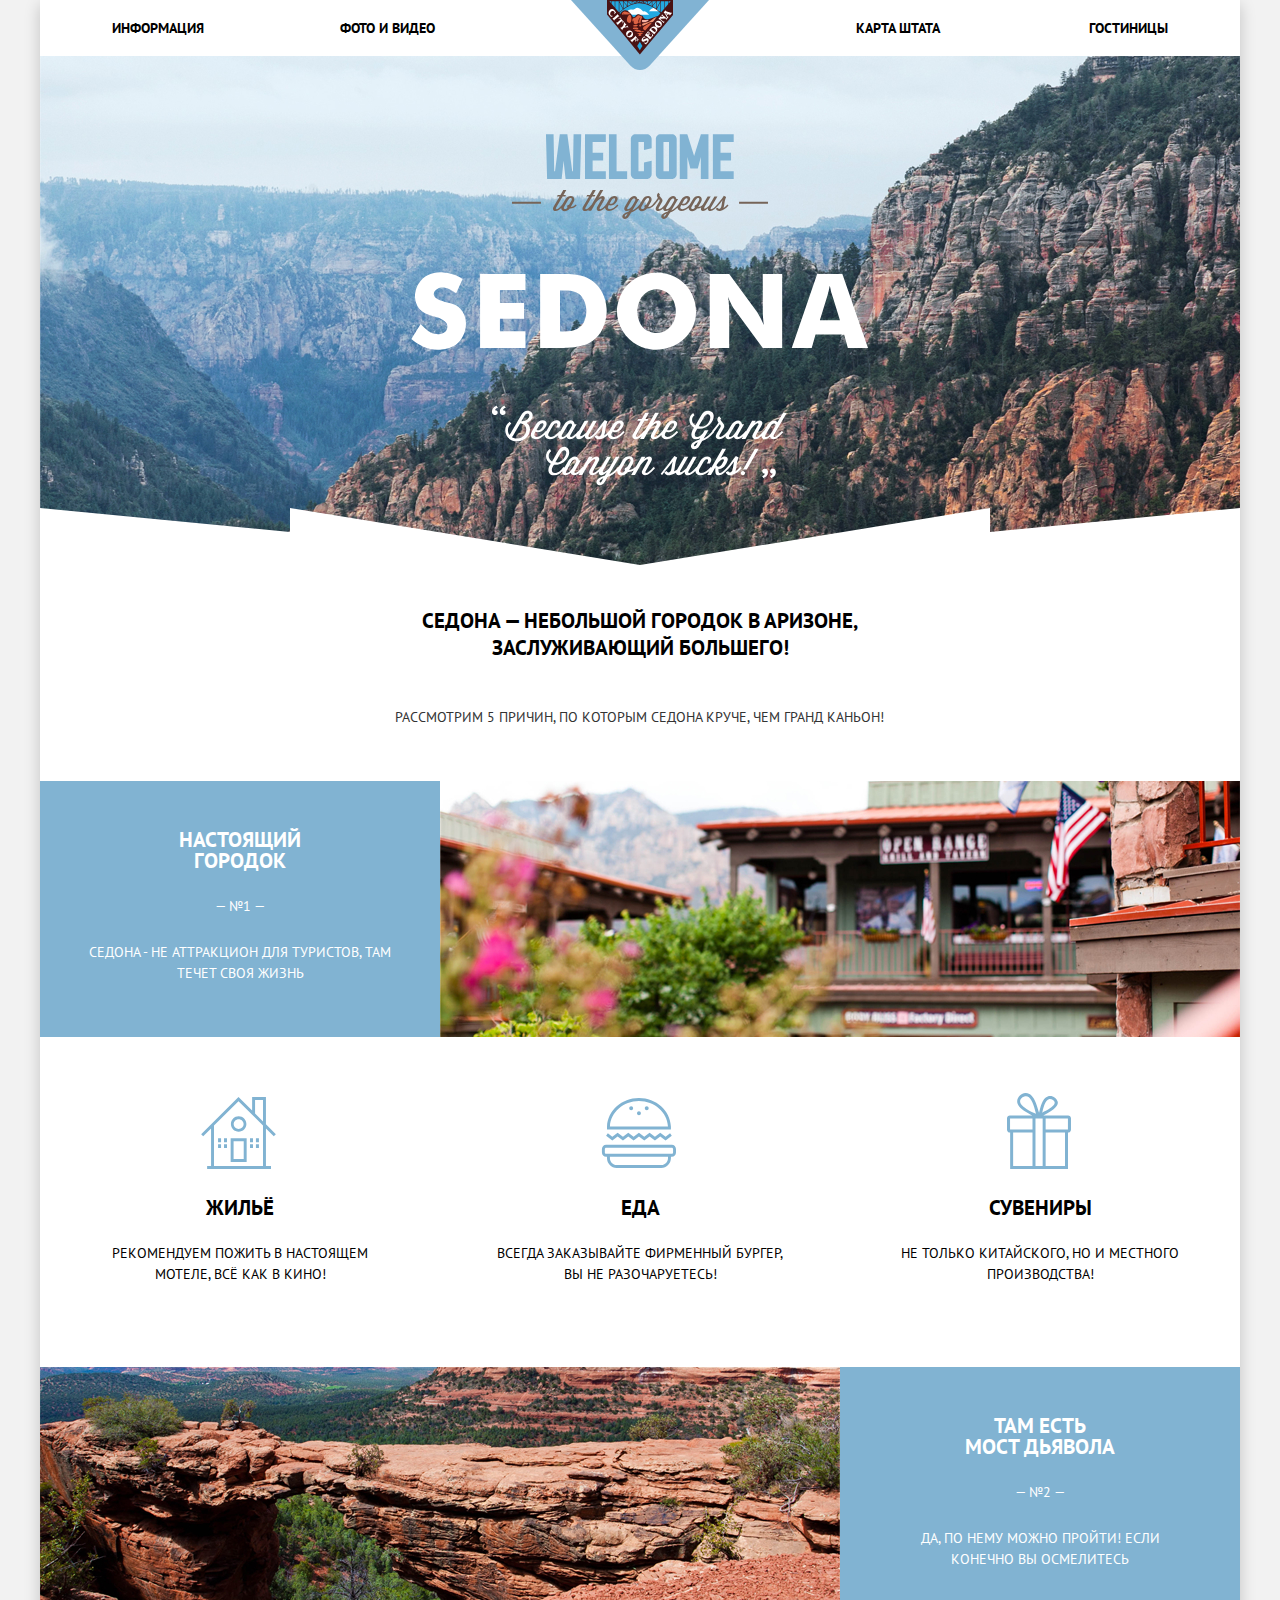
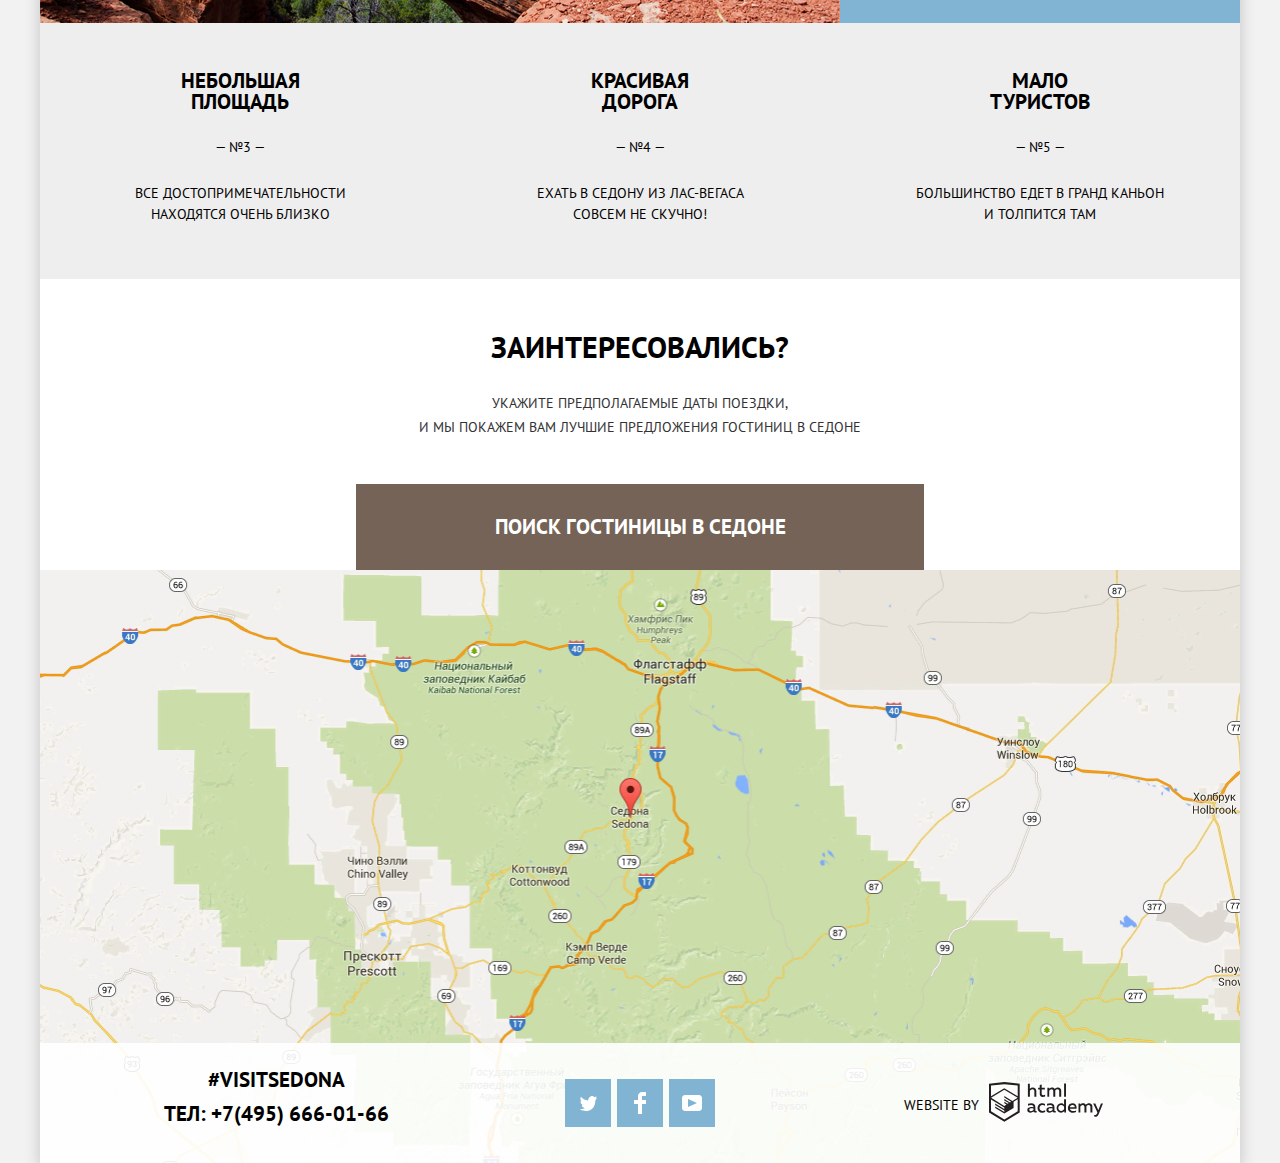
==== commit a65a4f4c: "Защита личного проекта «Седона» 2" ====
--- a/index.html
+++ b/index.html
@@ -40,7 +40,7 @@
 								<p class="paragraph">Седона - не аттракцион для туристов, там течет своя жизнь</p>
 							</div>
 							<div>
-								<img src="img/real_city.jpg" Alt="Фото настоящего городка" width="800" height="256">
+								<img src="img/real_city.jpg" alt="Фото настоящего городка" width="800" height="256">
 							</div>
 						</div>
 						<ul class="reasons-list-sub">
@@ -64,7 +64,7 @@
 							<p class="paragraph">Да, по нему можно пройти! Если конечно вы осмелитесь</p>
 						</div>
 						<div>
-							<img src="img/devil_bridge.jpg" Alt="Фото Моста Дьявола" width="800" height="256">
+							<img src="img/devil_bridge.jpg" alt="Фото Моста Дьявола" width="800" height="256">
 						</div>
 					</li>
 					<li class="advantage">
@@ -165,25 +165,13 @@
 				<h2 class="visually-hidden">Давайте дружить!</h2>
 				<ul class="social-list">
 					<li class="social-icon">
-						<a class="social-icon" href="#" aria-label="Перейти в Twitter">
-							<svg width="17" height="17" viewBox="0 0 17 17" fill="none" xmlns="http://www.w3.org/2000/svg">
-								<path d="M10.95 1.14409C12.635 0.648089 13.934 1.41409 14.527 2.32309C15.2 2.09209 15.858 1.84209 16.538 1.61509C16.5249 2.30145 16.2117 2.94761 15.681 3.38309C16.366 3.55309 16.985 2.89209 16.985 2.89209C16.816 3.89209 15.979 4.68009 15.422 4.91609C15.191 11.6661 12.247 16.1331 5.34498 15.9981H4.89898C4.48898 15.9981 0.734977 15.5381 0.000976562 14.1111C2.27198 14.3071 3.89398 13.6891 4.69398 12.9341C3.73398 12.6341 2.01498 12.4571 1.71498 9.98409C2.06398 10.0901 2.27898 10.2121 2.90498 10.1031C1.70498 9.24709 0.373977 8.53009 0.447977 6.33009C0.732977 6.65809 1.51498 6.86609 1.78798 6.80209C1.08498 6.56109 -0.182023 3.44209 0.893977 1.85009C2.71198 3.70409 4.62898 5.45609 8.04598 5.62309C8.25398 3.33009 9.18298 1.79309 10.95 1.14409Z" fill="white"/>
-							</svg>
-						</a>
+						<a class="social-icon twitter" href="#" aria-label="Перейти в Twitter"></a>
 					</li>
 					<li class="social-icon">
-						<a class="social-icon" href="#" aria-label="Перейти в Facebook">
-							<svg width="12" height="22" viewBox="0 0 12 22" fill="none" xmlns="http://www.w3.org/2000/svg">
-								<path d="M12 4V0H8C5.79086 0 4 1.79086 4 4V8H0V12H4V22H8V12H12V8H8V4H12Z" fill="white"/>
-							</svg>								
-						</a>
+						<a class="social-icon facebook" href="#" aria-label="Перейти в Facebook"></a>
 					</li>
 					<li class="social-icon">
-						<a class="social-icon" href="#" aria-label="Перейти на Youtube">
-							<svg width="20" height="16" viewBox="0 0 20 16" fill="none" xmlns="http://www.w3.org/2000/svg">
-								<path fill-rule="evenodd" clip-rule="evenodd" d="M3 0H17C18.65 0 20 1.35 20 3V13C20 14.65 18.65 16 17 16H3C1.35 16 0 14.65 0 13V3C0 1.35 1.35 0 3 0ZM6.027 4.002V11.998L15.014 8L6.027 4.002Z" fill="white"/>
-							</svg>
-						</a>
+						<a class="social-icon youtube" href="#" aria-label="Перейти на Youtube"></a>
 					</li>
 				</ul>
 			</section>
--- a/css/style_min.css
+++ b/css/style_min.css
@@ -1,17 +1 @@
-:root{--white: #ffffff;--extra-light-gray: #f2f2f2;--gray-hover: #ebebeb;--light-gray: #eeeeee;--gray: #a9a9a9;--gray-line: #e5e5e5;--dark-gray: #666666;--light-black: #333333;--gray-logo: #bdbbbc;--gray-button: #ababab;--black: #000000;--blue: #81b3d2;--dark-blue: #669ec0;--extra-dark-blue: #5496bd;--brown: #766357;--dark-brown: #604e43;--extra-dark-brown: #503e33;--opacity-black: rgba(0, 0, 0, 0.3);--opacity-white-footer: rgba(255, 255, 255, 0.9);--opacity-white-scale: rgba(255, 255, 255, 0.3);--shadow-main: rgba(0, 1, 1, 0.2);--shadow-button: rgba(171, 171, 171, 0.3)}body{min-width:1200px;margin:0;padding:0;font-family:"PT Sans","Tahoma",sans-serif;font-size:14px;line-height:21px;font-weight:normal;color:var(--black);text-transform:uppercase;background-color:var(--extra-light-gray);position:relative}a{text-decoration:none}img{max-width:100%;height:auto}.reasons-list-block img{display:block}.container{background-color:var(--white);display:grid;grid-template-rows:min-content 1fr min-content;width:1200px;min-height:100vh;margin:0 auto;box-shadow:0px 5px 15px var(--shadow-main)}.title{text-align:center;font-size:21px;line-height:27px;margin:0;width:600px;margin-left:auto;margin-right:auto}.paragraph{margin:0;margin-top:25px;padding:0 29px}.paragraph-title{order:-1;font-weight:bold;font-size:21px;line-height:21px;margin:0;margin-top:35px;width:150px;align-self:center}.main-navigation{font-size:14px;font-weight:bold;line-height:26px;color:var(--black);background-color:var(--white);display:flex}.site-navigation{list-style:none;display:flex;flex-wrap:wrap;margin:0;width:100%;min-height:56px;align-items:center;padding-left:72px;padding-right:72px}.site-navigation li{width:228px}.site-navigation li:nth-child(4n+3){margin-left:auto}.site-navigation li:nth-child(4n+3),.site-navigation li:nth-child(4n+4){text-align:right}.header-logo{width:138px;height:70px;position:absolute;left:50%;top:0;transform:translateX(-50%)}.site-navigation a{color:var(--black)}.site-navigation a:hover{color:var(--blue)}.site-navigation a:active{color:var(--opacity-black)}.active-page a{color:var(--brown)}.main-content{display:grid}.welcome{text-align:center;background-image:url("../img/white_mask.svg"),url("../img/background.jpg");background-position:0 bottom,center;background-repeat:no-repeat,no-repeat;background-color:var(--dark-blue);height:509px}.welcome-logo{margin-top:78px}.hotel-search{background-color:var(--white);text-align:center;padding-top:57px;position:relative;z-index:1}.hotel-search .light-gray-text{line-height:24px}.hotel-search-title{font-size:30px;font-weight:bold;margin:0;margin-bottom:34px}.hotel-search-form{background-color:var(--white);display:flex;flex-direction:column;padding:55px;width:568px;margin:0 auto;box-sizing:border-box;position:absolute;top:100%;left:50%;transform:translateX(-50%);opacity:1;transition:transform 0.5s ease,opacity 0.5s}.form-hide{transform:translateY(-86px) translateX(-50%);opacity:0;transition:transform 0.5s ease,opacity 0.5s;pointer-events:none}.form-error{animation:shake 0.6s}@keyframes shake{0%,100%{transform:translateX(-50%)}10%,30%,50%,70%,90%{transform:translateX(-51%)}20%,40%,60%,80%{transform:translateX(-49%)}}.input{background-color:var(--extra-light-gray);font-weight:bold;font-size:14px;line-height:26px;color:var(--black);text-transform:uppercase;height:34px;width:100%;border-width:0px;padding:0;border:2px solid var(--extra-light-gray)}.small-input{text-align:center;width:114px;box-sizing:border-box;padding:0 30px;height:38px}.big-input{padding-left:10px}.input:hover{background-color:var(--gray-hover);border-color:var(--gray-hover)}.input:focus{background-color:var(--white);border-color:var(--gray-line);outline:0}.search-form-label{font-weight:bold;font-size:14px;line-height:26px;min-width:112px;text-align:left}.kids{box-sizing:border-box;padding-left:52px;margin-right:6px}.visually-hidden{display:none}.social{margin:36px 0}.social-list{list-style:none;display:flex;padding:0;justify-content:center;margin:0}.contacts{display:flex;padding:16px 0 0 73px;justify-content:center}.credits{display:flex;padding:0;padding-top:38px;;padding-left:64px}.credits p{margin:0;margin-top:14px;padding:0}.contacts a{color:var(--black);font-weight:bold;font-size:21px;line-height:26px;margin-top:8px}.credits a{font-size:14px;color:var(--black)}.found-hotels-list{list-style:none;margin:0;padding:0;margin-bottom:1px}.hotel-name{margin:0;margin-top:-7px}.hotel-name a{color:var(--black);font-weight:bold;font-size:21px;line-height:26px}.hotel-name a:hover{color:var(--blue)}.hotel-name a:active{color:var(--opacity-black)}.light-gray-text{color:var(--light-black);font-size:14px;line-height:21px;text-align:center;font-weight:normal;margin:0}.search-btn{position:relative;z-index:1}.btn{display:block;margin:0 auto;color:var(--white);text-align:center;border:0}.btn-primary,.btn-secondary{font-weight:bold;font-size:21px;line-height:26px}.btn-primary{background-color:var(--brown);box-sizing:border-box}.btn-large{width:568px;padding:30px 10px;margin-top:45px}.btn-secondary{background-color:var(--blue);text-transform:uppercase;padding:16px 10px;cursor:pointer;margin:0;margin-top:27px}.btn-primary:hover,.btn-secondary:hover{color:var(--white)}.btn-primary:active,.btn-secondary:active{color:var(--opacity-white-scale)}.btn-primary:hover{background-color:var(--dark-brown)}.btn-primary:active{background-color:var(--extra-dark-brown)}.btn-secondary:hover{background-color:var(--dark-blue)}.btn-secondary:active{background-color:var(--extra-dark-blue)}.hotel-link{font-size:14px;line-height:21px;padding:3px 16px;margin:0}.intro{padding-top:42px;padding-bottom:51px;min-height:216px;box-sizing:border-box}.intro p{padding-top:46px;padding-right:2px}.rating{background-color:var(--extra-light-gray);font-size:14px;line-height:21px;color:var(--dark-gray);padding:3px 12px 3px 15px;font-weight:normal;margin-top:auto}.social-icon{display:flex;background-color:var(--blue);width:46px;height:48px;margin-left:3px;margin-right:3px;justify-content:center;align-items:center}.social-icon:hover{background-color:var(--dark-blue)}.social-icon:active{background-color:var(--extra-dark-blue)}.social-icon a{margin:0}.social-icon a:active svg{opacity:0.3}.reasons{text-align:center}.reasons-list{list-style:none;display:flex;flex-wrap:wrap;padding:0;margin:0;counter-reset:advantage}.reasons-list-last::before,.reasons-list-main::before{content:"— №"counter(advantage)" —";counter-increment:advantage;font-size:14px;line-height:21px;margin-top:25px}.advantage-illustrated::before{display:none}.reasons-list-block{display:flex;min-height:256px}.reverse{flex-direction:row-reverse}.reasons-list-main{background-color:var(--blue);color:var(--white);min-height:256px;width:400px;display:flex;flex-direction:column;padding:20px;padding-top:13px;box-sizing:border-box}.reasons-list-sub{list-style:none;padding:0;display:flex;min-height:330px;box-sizing:border-box}.reasons-list-sub li{width:400px;display:flex;flex-direction:column;padding:0 20px;box-sizing:border-box;padding-top:125px;position:relative}.house{background-image:url("../img/house.svg");background-repeat:no-repeat;background-position:161px 60px}.food{background-image:url("../img/food.svg");background-repeat:no-repeat;background-position:161px 61px}.gift{background-image:url("../img/gift.svg");background-repeat:no-repeat;background-position:167px 55px}.reasons-list-last{background-color:var(--light-gray);width:400px;min-height:256px;display:flex;flex-direction:column;padding:12px 49px;box-sizing:border-box}.reasons-list-last .paragraph{padding:0 20px}.hotel-filter{color:var(--white);background-image:url("../img/background_blur.jpg");background-repeat:no-repeat;background-position:center;background-color:var(--dark-blue);min-height:217px;box-sizing:border-box}.hotel-filter-title{font-size:16px;line-height:21px;margin:0;padding:0;text-align:left;font-weight:bold}.hotel-filter-list{list-style:none;padding:0;margin:0;margin-top:23px}.hotel-filter-list label{cursor:pointer}.hotel-filter-list li{position:relative;margin-bottom:26px;padding-left:40px}.filter-input-checkbox+label::before{content:"";position:absolute;width:23px;height:23px;background-image:url("../img/checkbox_off.svg");background-repeat:no-repeat;left:-1px;top:1px}.filter-input-checkbox:disabled+label::before{content:"";position:absolute;width:23px;height:23px;background-image:url("../img/checkbox_off_inactive.svg");background-repeat:no-repeat;left:-1px;top:1px}.filter-input-checkbox:checked+label::after{content:"";position:absolute;width:27px;height:23px;background-image:url("../img/checkbox_on.svg");background-repeat:no-repeat;left:-1px;top:1px}.filter-input-checkbox:checked:disabled+label::after{content:"";position:absolute;width:27px;height:23px;background-image:url("../img/checkbox_on_inactive.svg");background-repeat:no-repeat;left:-1px;top:1px}.filter-input-checkbox:checked+label::before{opacity:0}.hotel-filter-input{font-weight:normal;font-size:14px;line-height:21px;color:var(--white);background-color:transparent;border:0;width:50px;margin-left:-3px}.hotel-filter-input:focus{outline:none}.hotel-filter-show{text-transform:uppercase;color:var(--white);border:2px solid var(--white);font-size:14px;line-height:21px;background-color:transparent;box-sizing:border-box;border-radius:2px;padding:4px 34px 6px 34px;margin-top:33px;margin-left:85px;cursor:pointer;width:min-content}.hotel-filter-show:hover{color:var(--black);background-color:var(--white)}.found-hotels{display:flex;align-items:center;padding:29px 73px 28px 73px;border-bottom:1px solid var(--gray-line)}.found-number{margin-left:5px}.found-hotels-title{font-size:21px;line-height:26px;margin:0;font-weight:bold}.found-hotels-sort{list-style:none;font-size:12px;line-height:18px;font-weight:normal;display:flex}p.found-hotels-sort{margin:0;margin-left:47px;margin-top:2px;align-self:flex-start}ul.found-hotels-sort{padding:0;margin:0;margin-left:39px;margin-top:4px;min-width:240px;justify-content:space-between;align-self:flex-start}.found-hotels-sort-dir{list-style:none;margin:0;padding:0;display:flex;margin-left:auto;min-width:34px;justify-content:space-between;margin-top:7px}.found-hotels-sort-dir a:hover path{fill:var(--black)}.found-hotels-sort-dir a:active path{fill:var(--blue)}.active-dir path{fill:var(--blue)}.found-hotels-sort-item{border-bottom:1px dotted var(--blue);color:var(--opacity-black)}.found-hotels-sort-item:hover{color:var(--blue)}.found-hotels-sort-item:active{color:var(--black);border-bottom:0}.active-item{color:var(--blue);border-bottom:0}.form-paragraph{display:flex;align-items:center;position:relative;margin:0;margin-bottom:29px}.form-paragraph-adults{position:relative}.form-paragraph-btn{position:absolute;background-color:transparent;border:0;cursor:pointer;width:38px;height:38px;display:flex;justify-content:center;align-items:center;padding:0}.form-paragraph-btn svg{display:block}.calendar{right:1px}.form-paragraph-btn:hover path{fill:var(--black)}.form-paragraph-btn:active path{fill:var(--blue)}.plus{right:1px;top:1px}.minus:hover rect{fill:var(--black)}.minus:active rect{fill:var(--blue)}.map{position:relative;height:593px}.map iframe{display:block;position:absolute;top:0;border:0;width:100%;height:100%}.map img{display:block;width:100%;height:100%;object-fit:cover}.footer{display:grid;grid-template-columns:1fr 1fr 1fr;min-height:120px}.footer-index{position:absolute;bottom:0;width:inherit;background-color:var(--opacity-white-footer)}.credits a{margin-left:10px}.credits a:hover path{fill:var(--blue)}.credits a:active path{fill:var(--gray-logo)}.hotel-preview{display:flex;padding:32px 73px 28px 72px;border-bottom:1px solid var(--gray-line)}.hotel-preview-image{margin-right:30px;height:100%}.hotel-preview-info{display:flex;flex-direction:column}.hotel-preview-description{display:grid;grid-template-columns:110px min-content;grid-template-rows:min-content min-content;grid-column-gap:6px;grid-row-gap:15px;margin-bottom:0;margin-top:8px}.hotel-preview-rating{margin-left:auto;display:flex;flex-direction:column}.stars-container{align-self:flex-end;margin:-2px}.stars-container img{margin-right:1px}.type{min-width:116px;text-align:left}.price{text-align:left}.contact-links{display:flex;flex-direction:column;text-align:center}.filters{display:flex;align-items:flex-start;padding:27px 72px;padding-bottom:5px}.filters-options{margin:0;margin-right:43px;box-sizing:border-box;width:20%;border:0;padding:0}.filters-range{margin:0;margin-left:auto;margin-right:2px;box-sizing:border-box;width:30%;border:0;padding:0;display:flex;flex-direction:column}.filters-range-info{display:flex;width:317px;height:36px;border:2px solid var(--white);border-radius:2px;margin-top:11px;padding-top:2px;box-sizing:border-box;position:relative}.filters-range-info::after{content:"";height:20px;border:1px solid var(--white);position:absolute;right:50%;top:6px;transform:translateX(3px)}.filters-range-price{flex-grow:1}.filters-range-price .paragraph{padding:0;margin:0}.min-price{padding-left:65px;padding-top:1px}.max-price{padding-left:45px;padding-top:1px}.filters-range-buttons{margin-top:21px;display:flex;position:relative}.scale{height:2px;background-color:var(--opacity-white-scale);width:100%}.bar{width:80%;height:2px;background-color:var(--white)}.toggle{position:absolute;top:-10px;left:0;width:4px;height:4px;padding:0;border:8px solid var(--white);background-color:var(--gray-button);border-radius:50%;box-shadow:0 2px 1px 0 var(--shadow-button);cursor:pointer}.toggle:hover{width:5px;height:5px;border:9px solid var(--white);margin-left:-1px;margin-top:-1px}.toggle-max{left:252px}
-replace
-:root{--white: #ffffff;--extra-light-gray: #f2f2f2;--gray-hover: #ebebeb;--light-gray: #eeeeee;--gray: #a9a9a9;--gray-line: #e5e5e5;--dark-gray: #666666;--light-black: #333333;--gray-logo: #bdbbbc;--gray-button: #ababab;--black: #000000;--blue: #81b3d2;--dark-blue: #669ec0;--extra-dark-blue: #5496bd;--brown: #766357;--dark-brown: #604e43;--extra-dark-brown: #503e33;--opacity-black: rgba(0, 0, 0, 0.3);--opacity-white-footer: rgba(255, 255, 255, 0.9);--opacity-white-scale: rgba(255, 255, 255, 0.3);--shadow-main: rgba(0, 1, 1, 0.2);--shadow-button: rgba(171, 171, 171, 0.3)}body{min-width:1200px;margin:0;padding:0;font-family:"PT Sans","Tahoma",sans-serif;font-size:14px;line-height:21px;font-weight:normal400;color:var(--black);text-transform:uppercase;background-color:var(--extra-light-gray);position:relative}a{text-decoration:none}img{max-width:100%;height:auto}.reasons-list-block img{display:block}.container{background-color:var(--white);display:grid;grid-template-rows:min-content 1fr min-content;width:1200px;min-height:100vh;margin:0 auto;box-shadow:0px0 5px 15px var(--shadow-main)}.title{text-align:center;font-size:21px;line-height:27px;margin:0;width:600px;margin-left:auto;margin-right:auto}.paragraph{margin:0;margin-top:25px;padding:0 29px}.paragraph-title{order:-1;font-weight:bold700;font-size:21px;line-height:21px;margin:0;margin-top:35px;width:150px;align-self:center}.main-navigation{font-size:14px;font-weight:bold700;line-height:26px;color:var(--black);background-color:var(--white);display:flex}.site-navigation{list-style:none;display:flex;flex-wrap:wrap;margin:0;width:100%;min-height:56px;align-items:center;padding-left:72px;padding-right:72px}.site-navigation li{width:228px}.site-navigation li:nth-child(4n+3){margin-left:auto}.site-navigation li:nth-child(4n+3),.site-navigation li:nth-child(4n+4){text-align:right}.header-logo{width:138px;height:70px;position:absolute;left:50%;top:0;transform:translateX(-50%)}.site-navigation a{color:var(--black)}.site-navigation a:hover{color:var(--blue)}.site-navigation a:active{color:var(--opacity-black)}.active-page a{color:var(--brown)}.main-content{display:grid}.welcome{text-align:center;background-image:url("../img/white_mask.svg")url(../img/white_mask.svg),url("../img/background.jpg")url(../img/background.jpg);background-position:0 bottom,center;background-repeat:no-repeat,no-repeat;background-color:var(--dark-blue);height:509px}.welcome-logo{margin-top:78px}.hotel-search{background-color:var(--white);text-align:center;padding-top:57px;position:relative;z-index:1}.hotel-search .light-gray-text{line-height:24px}.hotel-search-title{font-size:30px;font-weight:bold700;margin:0;margin-bottom:34px}.hotel-search-form{background-color:var(--white);display:flex;flex-direction:column;padding:55px;width:568px;margin:0 auto;box-sizing:border-box;position:absolute;top:100%;left:50%;transform:translateX(-50%);opacity:1;transition:transform 0.5s.5s ease,opacity 0.5s.5s}.form-hide{transform:translateY(-86px) translateX(-50%);opacity:0;transition:transform 0.5s.5s ease,opacity 0.5s.5s;pointer-events:none}.form-error{animation:shake 0.6s.6s}@keyframes shake{0%,100%to{transform:translateX(-50%)}10%,30%,50%,70%,90%{transform:translateX(-51%)}20%,40%,60%,80%{transform:translateX(-49%)}}.input{background-color:var(--extra-light-gray);font-weight:bold700;font-size:14px;line-height:26px;color:var(--black);text-transform:uppercase;height:34px;width:100%;border-width:0px0;padding:0;border:2px solid var(--extra-light-gray)}.small-input{text-align:center;width:114px;box-sizing:border-box;padding:0 30px;height:38px}.big-input{padding-left:10px}.input:hover{background-color:var(--gray-hover);border-color:var(--gray-hover)}.input:focus{background-color:var(--white);border-color:var(--gray-line);outline:0}.search-form-label{font-weight:bold700;font-size:14px;line-height:26px;min-width:112px;text-align:left}.kids{box-sizing:border-box;padding-left:52px;margin-right:6px}.visually-hidden{display:none}.social{margin:36px 0}.social-list{list-style:none;display:flex;padding:0;justify-content:center;margin:0}.contacts{display:flex;padding:16px 0 0 73px;justify-content:center}.credits{display:flex;padding:0;padding-top:38px;padding-left:64px}.credits p{margin:0;margin-top:14px;padding:0}.contacts a{color:var(--black);font-weight:bold700;font-size:21px;line-height:26px;margin-top:8px}.credits a{font-size:14px;color:var(--black)}.found-hotels-list{list-style:none;margin:0;padding:0;margin-bottom:1px}.hotel-name{margin:0;margin-top:-7px}.hotel-name a{color:var(--black);font-weight:bold700;font-size:21px;line-height:26px}.hotel-name a:hover{color:var(--blue)}.hotel-name a:active{color:var(--opacity-black)}.light-gray-text{color:var(--light-black);font-size:14px;line-height:21px;text-align:center;font-weight:normal400;margin:0}.search-btn{position:relative;z-index:1}.btn{display:block;margin:0 auto;color:var(--white);text-align:center;border:0}.btn-primary,.btn-secondary{font-weight:bold700;font-size:21px;line-height:26px}.btn-primary{background-color:var(--brown);box-sizing:border-box}.btn-large{width:568px;padding:30px 10px;margin-top:45px}.btn-secondary{background-color:var(--blue);text-transform:uppercase;padding:16px 10px;cursor:pointer;margin:0;margin-top:27px}.btn-primary:hover,.btn-secondary:hover{color:var(--white)}.btn-primary:active,.btn-secondary:active{color:var(--opacity-white-scale)}.btn-primary:hover{background-color:var(--dark-brown)}.btn-primary:active{background-color:var(--extra-dark-brown)}.btn-secondary:hover{background-color:var(--dark-blue)}.btn-secondary:active{background-color:var(--extra-dark-blue)}.hotel-link{font-size:14px;line-height:21px;padding:3px 16px;margin:0}.intro{padding-top:42px;padding-bottom:51px;min-height:216px;box-sizing:border-box}.intro p{padding-top:46px;padding-right:2px}.rating{background-color:var(--extra-light-gray);font-size:14px;line-height:21px;color:var(--dark-gray);padding:3px 12px 3px 15px;font-weight:normal400;margin-top:auto}.social-icon{display:flex;background-color:var(--blue);width:46px;height:48px;margin-left:3px;margin-right:3px;justify-content:center;align-items:center}.social-icon:hover{background-color:var(--dark-blue)}.social-icon:active{background-color:var(--extra-dark-blue)}.social-icon a{margin:0}.social-icon a:active svg{opacity:0.3.3}.reasons{text-align:center}.reasons-list{list-style:none;display:flex;flex-wrap:wrap;padding:0;margin:0;counter-reset:advantage}.reasons-list-last::before,.reasons-list-main::before{content:"— №"counter(advantage)" —";counter-increment:advantage;font-size:14px;line-height:21px;margin-top:25px}.advantage-illustrated::before{display:none}.reasons-list-block{display:flex;min-height:256px}.reverse{flex-direction:row-reverse}.reasons-list-main{background-color:var(--blue);color:var(--white);min-height:256px;width:400px;display:flex;flex-direction:column;padding:20px;padding-top:13px;box-sizing:border-box}.reasons-list-sub{list-style:none;padding:0;display:flex;min-height:330px;box-sizing:border-box}.reasons-list-sub li{width:400px;display:flex;flex-direction:column;padding:0 20px;box-sizing:border-box;padding-top:125px;position:relative}.house{background-image:url("../img/house.svg")url(../img/house.svg);background-repeat:no-repeat;background-position:161px 60px}.food{background-image:url("../img/food.svg")url(../img/food.svg);background-repeat:no-repeat;background-position:161px 61px}.gift{background-image:url("../img/gift.svg")url(../img/gift.svg);background-repeat:no-repeat;background-position:167px 55px}.reasons-list-last{background-color:var(--light-gray);width:400px;min-height:256px;display:flex;flex-direction:column;padding:12px 49px;box-sizing:border-box}.reasons-list-last .paragraph{padding:0 20px}.hotel-filter{color:var(--white);background-image:url("../img/background_blur.jpg")url(../img/background_blur.jpg);background-repeat:no-repeat;background-position:center;background-color:var(--dark-blue);min-height:217px;box-sizing:border-box}.hotel-filter-title{font-size:16px;line-height:21px;margin:0;padding:0;text-align:left;font-weight:bold700}.hotel-filter-list{list-style:none;padding:0;margin:0;margin-top:23px}.hotel-filter-list label{cursor:pointer}.hotel-filter-list li{position:relative;margin-bottom:26px;padding-left:40px}.filter-input-checkbox+label::before{content:"";position:absolute;width:23px;height:23px;background-image:url("../img/checkbox_off.svg")url(../img/checkbox_off.svg);background-repeat:no-repeat;left:-1px;top:1px}.filter-input-checkbox:disabled+label::before{content:"";position:absolute;width:23px;height:23px;background-image:url("../img/checkbox_off_inactive.svg")url(../img/checkbox_off_inactive.svg);background-repeat:no-repeat;left:-1px;top:1px}.filter-input-checkbox:checked+label::after{content:"";position:absolute;width:27px;height:23px;background-image:url("../img/checkbox_on.svg")url(../img/checkbox_on.svg);background-repeat:no-repeat;left:-1px;top:1px}.filter-input-checkbox:checked:disabled+label::after{content:"";position:absolute;width:27px;height:23px;background-image:url("../img/checkbox_on_inactive.svg")url(../img/checkbox_on_inactive.svg);background-repeat:no-repeat;left:-1px;top:1px}.filter-input-checkbox:checked+label::before{opacity:0}.hotel-filter-input{font-weight:normal400;font-size:14px;line-height:21px;color:var(--white);background-color:transparent;border:0;width:50px;margin-left:-3px}.hotel-filter-input:focus{outline:none0}.hotel-filter-show{text-transform:uppercase;color:var(--white);border:2px solid var(--white);font-size:14px;line-height:21px;background-color:transparent;box-sizing:border-box;border-radius:2px;padding:4px 34px 6px 34px;margin-top:33px;margin-left:85px;cursor:pointer;width:min-content}.hotel-filter-show:hover{color:var(--black);background-color:var(--white)}.found-hotels{display:flex;align-items:center;padding:29px 73px 28px 73px;border-bottom:1px solid var(--gray-line)}.found-number{margin-left:5px}.found-hotels-title{font-size:21px;line-height:26px;margin:0;font-weight:bold700}.found-hotels-sort{list-style:none;font-size:12px;line-height:18px;font-weight:normal400;display:flex}p.found-hotels-sort{margin:0;margin-left:47px;margin-top:2px;align-self:flex-start}ul.found-hotels-sort{padding:0;margin:0;margin-left:39px;margin-top:4px;min-width:240px;justify-content:space-between;align-self:flex-start}.found-hotels-sort-dir{list-style:none;margin:0;padding:0;display:flex;margin-left:auto;min-width:34px;justify-content:space-between;margin-top:7px}.found-hotels-sort-dir a:hover path{fill:var(--black)}.found-hotels-sort-dir a:active path{fill:var(--blue)}.active-dir path{fill:var(--blue)}.found-hotels-sort-item{border-bottom:1px dotted var(--blue);color:var(--opacity-black)}.found-hotels-sort-item:hover{color:var(--blue)}.found-hotels-sort-item:active{color:var(--black);border-bottom:0}.active-item{color:var(--blue);border-bottom:0}.form-paragraph{display:flex;align-items:center;position:relative;margin:0;margin-bottom:29px}.form-paragraph-adults{position:relative}.form-paragraph-btn{position:absolute;background-color:transparent;border:0;cursor:pointer;width:38px;height:38px;display:flex;justify-content:center;align-items:center;padding:0}.form-paragraph-btn svg{display:block}.calendar{right:1px}.form-paragraph-btn:hover path{fill:var(--black)}.form-paragraph-btn:active path{fill:var(--blue)}.plus{right:1px;top:1px}.minus:hover rect{fill:var(--black)}.minus:active rect{fill:var(--blue)}.map{position:relative;height:593px}.map iframe{display:block;position:absolute;top:0;border:0;width:100%;height:100%}.map img{display:block;width:100%;height:100%;object-fit:cover}.footer{display:grid;grid-template-columns:1fr 1fr 1fr;min-height:120px}.footer-index{position:absolute;bottom:0;width:inherit;background-color:var(--opacity-white-footer)}.credits a{margin-left:10px}.credits a:hover path{fill:var(--blue)}.credits a:active path{fill:var(--gray-logo)}.hotel-preview{display:flex;padding:32px 73px 28px 72px;border-bottom:1px solid var(--gray-line)}.hotel-preview-image{margin-right:30px;height:100%}.hotel-preview-info{display:flex;flex-direction:column}.hotel-preview-description{display:grid;grid-template-columns:110px min-content;grid-template-rows:min-content min-content;grid-column-gap:6px;grid-row-gap:15px;margin-bottom:0;margin-top:8px}.hotel-preview-rating{margin-left:auto;display:flex;flex-direction:column}.stars-container{align-self:flex-end;margin:-2px}.stars-container img{margin-right:1px}.type{min-width:116px;text-align:left}.price{text-align:left}.contact-links{display:flex;flex-direction:column;text-align:center}.filters{display:flex;align-items:flex-start;padding:27px 72px;padding-bottom:5px}.filters-options{margin:0;margin-right:43px;box-sizing:border-box;width:20%;border:0;padding:0}.filters-range{margin:0;margin-left:auto;margin-right:2px;box-sizing:border-box;width:30%;border:0;padding:0;display:flex;flex-direction:column}.filters-range-info{display:flex;width:317px;height:36px;border:2px solid var(--white);border-radius:2px;margin-top:11px;padding-top:2px;box-sizing:border-box;position:relative}.filters-range-info::after{content:"";height:20px;border:1px solid var(--white);position:absolute;right:50%;top:6px;transform:translateX(3px)}.filters-range-price{flex-grow:1}.filters-range-price .paragraph{padding:0;margin:0}.min-price{padding-left:65px;padding-top:1px}.max-price{padding-left:45px;padding-top:1px}.filters-range-buttons{margin-top:21px;display:flex;position:relative}.scale{height:2px;background-color:var(--opacity-white-scale);width:100%}.bar{width:80%;height:2px;background-color:var(--white)}.toggle{position:absolute;top:-10px;left:0;width:4px;height:4px;padding:0;border:8px solid var(--white);background-color:var(--gray-button);border-radius:50%;box-shadow:0 2px 1px 0 var(--shadow-button);cursor:pointer}.toggle:hover{width:5px;height:5px;border:9px solid var(--white);margin-left:-1px;margin-top:-1px}.toggle-max{left:252px}
-mergeAtrule
-@keyframes shake{0%,to{transform:translateX(-50%)}10%,30%,50%,70%,90%{transform:translateX(-51%)}20%,40%,60%,80%{transform:translateX(-49%)}}:root{--white: #ffffff;--extra-light-gray: #f2f2f2;--gray-hover: #ebebeb;--light-gray: #eeeeee;--gray: #a9a9a9;--gray-line: #e5e5e5;--dark-gray: #666666;--light-black: #333333;--gray-logo: #bdbbbc;--gray-button: #ababab;--black: #000000;--blue: #81b3d2;--dark-blue: #669ec0;--extra-dark-blue: #5496bd;--brown: #766357;--dark-brown: #604e43;--extra-dark-brown: #503e33;--opacity-black: rgba(0, 0, 0, 0.3);--opacity-white-footer: rgba(255, 255, 255, 0.9);--opacity-white-scale: rgba(255, 255, 255, 0.3);--shadow-main: rgba(0, 1, 1, 0.2);--shadow-button: rgba(171, 171, 171, 0.3)}body{min-width:1200px;margin:0;padding:0;font-family:"PT Sans","Tahoma",sans-serif;font-size:14px;line-height:21px;font-weight:400;color:var(--black);text-transform:uppercase;background-color:var(--extra-light-gray);position:relative}a{text-decoration:none}img{max-width:100%;height:auto}.reasons-list-block img{display:block}.container{background-color:var(--white);display:grid;grid-template-rows:min-content 1fr min-content;width:1200px;min-height:100vh;margin:0 auto;box-shadow:0 5px 15px var(--shadow-main)}.title{text-align:center;font-size:21px;line-height:27px;margin:0;width:600px;margin-left:auto;margin-right:auto}.paragraph{margin:0;margin-top:25px;padding:0 29px}.paragraph-title{order:-1;font-weight:700;font-size:21px;line-height:21px;margin:0;margin-top:35px;width:150px;align-self:center}.main-navigation{font-size:14px;font-weight:700;line-height:26px;color:var(--black);background-color:var(--white);display:flex}.site-navigation{list-style:none;display:flex;flex-wrap:wrap;margin:0;width:100%;min-height:56px;align-items:center;padding-left:72px;padding-right:72px}.site-navigation li{width:228px}.site-navigation li:nth-child(4n+3){margin-left:auto}.site-navigation li:nth-child(4n+3),.site-navigation li:nth-child(4n+4){text-align:right}.header-logo{width:138px;height:70px;position:absolute;left:50%;top:0;transform:translateX(-50%)}.site-navigation a{color:var(--black)}.site-navigation a:hover{color:var(--blue)}.site-navigation a:active{color:var(--opacity-black)}.active-page a{color:var(--brown)}.main-content{display:grid}.welcome{text-align:center;background-image:url(../img/white_mask.svg),url(../img/background.jpg);background-position:0 bottom,center;background-repeat:no-repeat,no-repeat;background-color:var(--dark-blue);height:509px}.welcome-logo{margin-top:78px}.hotel-search{background-color:var(--white);text-align:center;padding-top:57px;position:relative;z-index:1}.hotel-search .light-gray-text{line-height:24px}.hotel-search-title{font-size:30px;font-weight:700;margin:0;margin-bottom:34px}.hotel-search-form{background-color:var(--white);display:flex;flex-direction:column;padding:55px;width:568px;margin:0 auto;box-sizing:border-box;position:absolute;top:100%;left:50%;transform:translateX(-50%);opacity:1;transition:transform .5s ease,opacity .5s}.form-hide{transform:translateY(-86px) translateX(-50%);opacity:0;transition:transform .5s ease,opacity .5s;pointer-events:none}.form-error{animation:shake .6s}@keyframes shake{0%,to{transform:translateX(-50%)}10%,30%,50%,70%,90%{transform:translateX(-51%)}20%,40%,60%,80%{transform:translateX(-49%)}}.input{background-color:var(--extra-light-gray);font-weight:700;font-size:14px;line-height:26px;color:var(--black);text-transform:uppercase;height:34px;width:100%;border-width:0;padding:0;border:2px solid var(--extra-light-gray)}.small-input{text-align:center;width:114px;box-sizing:border-box;padding:0 30px;height:38px}.big-input{padding-left:10px}.input:hover{background-color:var(--gray-hover);border-color:var(--gray-hover)}.input:focus{background-color:var(--white);border-color:var(--gray-line);outline:0}.search-form-label{font-weight:700;font-size:14px;line-height:26px;min-width:112px;text-align:left}.kids{box-sizing:border-box;padding-left:52px;margin-right:6px}.visually-hidden{display:none}.social{margin:36px 0}.social-list{list-style:none;display:flex;padding:0;justify-content:center;margin:0}.contacts{display:flex;padding:16px 0 0 73px;justify-content:center}.credits{display:flex;padding:0;padding-top:38px;padding-left:64px}.credits p{margin:0;margin-top:14px;padding:0}.contacts a{color:var(--black);font-weight:700;font-size:21px;line-height:26px;margin-top:8px}.credits a{font-size:14px;color:var(--black)}.found-hotels-list{list-style:none;margin:0;padding:0;margin-bottom:1px}.hotel-name{margin:0;margin-top:-7px}.hotel-name a{color:var(--black);font-weight:700;font-size:21px;line-height:26px}.hotel-name a:hover{color:var(--blue)}.hotel-name a:active{color:var(--opacity-black)}.light-gray-text{color:var(--light-black);font-size:14px;line-height:21px;text-align:center;font-weight:400;margin:0}.search-btn{position:relative;z-index:1}.btn{display:block;margin:0 auto;color:var(--white);text-align:center;border:0}.btn-primary,.btn-secondary{font-weight:700;font-size:21px;line-height:26px}.btn-primary{background-color:var(--brown);box-sizing:border-box}.btn-large{width:568px;padding:30px 10px;margin-top:45px}.btn-secondary{background-color:var(--blue);text-transform:uppercase;padding:16px 10px;cursor:pointer;margin:0;margin-top:27px}.btn-primary:hover,.btn-secondary:hover{color:var(--white)}.btn-primary:active,.btn-secondary:active{color:var(--opacity-white-scale)}.btn-primary:hover{background-color:var(--dark-brown)}.btn-primary:active{background-color:var(--extra-dark-brown)}.btn-secondary:hover{background-color:var(--dark-blue)}.btn-secondary:active{background-color:var(--extra-dark-blue)}.hotel-link{font-size:14px;line-height:21px;padding:3px 16px;margin:0}.intro{padding-top:42px;padding-bottom:51px;min-height:216px;box-sizing:border-box}.intro p{padding-top:46px;padding-right:2px}.rating{background-color:var(--extra-light-gray);font-size:14px;line-height:21px;color:var(--dark-gray);padding:3px 12px 3px 15px;font-weight:400;margin-top:auto}.social-icon{display:flex;background-color:var(--blue);width:46px;height:48px;margin-left:3px;margin-right:3px;justify-content:center;align-items:center}.social-icon:hover{background-color:var(--dark-blue)}.social-icon:active{background-color:var(--extra-dark-blue)}.social-icon a{margin:0}.social-icon a:active svg{opacity:.3}.reasons{text-align:center}.reasons-list{list-style:none;display:flex;flex-wrap:wrap;padding:0;margin:0;counter-reset:advantage}.reasons-list-last::before,.reasons-list-main::before{content:"— №"counter(advantage)" —";counter-increment:advantage;font-size:14px;line-height:21px;margin-top:25px}.advantage-illustrated::before{display:none}.reasons-list-block{display:flex;min-height:256px}.reverse{flex-direction:row-reverse}.reasons-list-main{background-color:var(--blue);color:var(--white);min-height:256px;width:400px;display:flex;flex-direction:column;padding:20px;padding-top:13px;box-sizing:border-box}.reasons-list-sub{list-style:none;padding:0;display:flex;min-height:330px;box-sizing:border-box}.reasons-list-sub li{width:400px;display:flex;flex-direction:column;padding:0 20px;box-sizing:border-box;padding-top:125px;position:relative}.house{background-image:url(../img/house.svg);background-repeat:no-repeat;background-position:161px 60px}.food{background-image:url(../img/food.svg);background-repeat:no-repeat;background-position:161px 61px}.gift{background-image:url(../img/gift.svg);background-repeat:no-repeat;background-position:167px 55px}.reasons-list-last{background-color:var(--light-gray);width:400px;min-height:256px;display:flex;flex-direction:column;padding:12px 49px;box-sizing:border-box}.reasons-list-last .paragraph{padding:0 20px}.hotel-filter{color:var(--white);background-image:url(../img/background_blur.jpg);background-repeat:no-repeat;background-position:center;background-color:var(--dark-blue);min-height:217px;box-sizing:border-box}.hotel-filter-title{font-size:16px;line-height:21px;margin:0;padding:0;text-align:left;font-weight:700}.hotel-filter-list{list-style:none;padding:0;margin:0;margin-top:23px}.hotel-filter-list label{cursor:pointer}.hotel-filter-list li{position:relative;margin-bottom:26px;padding-left:40px}.filter-input-checkbox+label::before{content:"";position:absolute;width:23px;height:23px;background-image:url(../img/checkbox_off.svg);background-repeat:no-repeat;left:-1px;top:1px}.filter-input-checkbox:disabled+label::before{content:"";position:absolute;width:23px;height:23px;background-image:url(../img/checkbox_off_inactive.svg);background-repeat:no-repeat;left:-1px;top:1px}.filter-input-checkbox:checked+label::after{content:"";position:absolute;width:27px;height:23px;background-image:url(../img/checkbox_on.svg);background-repeat:no-repeat;left:-1px;top:1px}.filter-input-checkbox:checked:disabled+label::after{content:"";position:absolute;width:27px;height:23px;background-image:url(../img/checkbox_on_inactive.svg);background-repeat:no-repeat;left:-1px;top:1px}.filter-input-checkbox:checked+label::before{opacity:0}.hotel-filter-input{font-weight:400;font-size:14px;line-height:21px;color:var(--white);background-color:transparent;border:0;width:50px;margin-left:-3px}.hotel-filter-input:focus{outline:0}.hotel-filter-show{text-transform:uppercase;color:var(--white);border:2px solid var(--white);font-size:14px;line-height:21px;background-color:transparent;box-sizing:border-box;border-radius:2px;padding:4px 34px 6px 34px;margin-top:33px;margin-left:85px;cursor:pointer;width:min-content}.hotel-filter-show:hover{color:var(--black);background-color:var(--white)}.found-hotels{display:flex;align-items:center;padding:29px 73px 28px 73px;border-bottom:1px solid var(--gray-line)}.found-number{margin-left:5px}.found-hotels-title{font-size:21px;line-height:26px;margin:0;font-weight:700}.found-hotels-sort{list-style:none;font-size:12px;line-height:18px;font-weight:400;display:flex}p.found-hotels-sort{margin:0;margin-left:47px;margin-top:2px;align-self:flex-start}ul.found-hotels-sort{padding:0;margin:0;margin-left:39px;margin-top:4px;min-width:240px;justify-content:space-between;align-self:flex-start}.found-hotels-sort-dir{list-style:none;margin:0;padding:0;display:flex;margin-left:auto;min-width:34px;justify-content:space-between;margin-top:7px}.found-hotels-sort-dir a:hover path{fill:var(--black)}.found-hotels-sort-dir a:active path{fill:var(--blue)}.active-dir path{fill:var(--blue)}.found-hotels-sort-item{border-bottom:1px dotted var(--blue);color:var(--opacity-black)}.found-hotels-sort-item:hover{color:var(--blue)}.found-hotels-sort-item:active{color:var(--black);border-bottom:0}.active-item{color:var(--blue);border-bottom:0}.form-paragraph{display:flex;align-items:center;position:relative;margin:0;margin-bottom:29px}.form-paragraph-adults{position:relative}.form-paragraph-btn{position:absolute;background-color:transparent;border:0;cursor:pointer;width:38px;height:38px;display:flex;justify-content:center;align-items:center;padding:0}.form-paragraph-btn svg{display:block}.calendar{right:1px}.form-paragraph-btn:hover path{fill:var(--black)}.form-paragraph-btn:active path{fill:var(--blue)}.plus{right:1px;top:1px}.minus:hover rect{fill:var(--black)}.minus:active rect{fill:var(--blue)}.map{position:relative;height:593px}.map iframe{display:block;position:absolute;top:0;border:0;width:100%;height:100%}.map img{display:block;width:100%;height:100%;object-fit:cover}.footer{display:grid;grid-template-columns:1fr 1fr 1fr;min-height:120px}.footer-index{position:absolute;bottom:0;width:inherit;background-color:var(--opacity-white-footer)}.credits a{margin-left:10px}.credits a:hover path{fill:var(--blue)}.credits a:active path{fill:var(--gray-logo)}.hotel-preview{display:flex;padding:32px 73px 28px 72px;border-bottom:1px solid var(--gray-line)}.hotel-preview-image{margin-right:30px;height:100%}.hotel-preview-info{display:flex;flex-direction:column}.hotel-preview-description{display:grid;grid-template-columns:110px min-content;grid-template-rows:min-content min-content;grid-column-gap:6px;grid-row-gap:15px;margin-bottom:0;margin-top:8px}.hotel-preview-rating{margin-left:auto;display:flex;flex-direction:column}.stars-container{align-self:flex-end;margin:-2px}.stars-container img{margin-right:1px}.type{min-width:116px;text-align:left}.price{text-align:left}.contact-links{display:flex;flex-direction:column;text-align:center}.filters{display:flex;align-items:flex-start;padding:27px 72px;padding-bottom:5px}.filters-options{margin:0;margin-right:43px;box-sizing:border-box;width:20%;border:0;padding:0}.filters-range{margin:0;margin-left:auto;margin-right:2px;box-sizing:border-box;width:30%;border:0;padding:0;display:flex;flex-direction:column}.filters-range-info{display:flex;width:317px;height:36px;border:2px solid var(--white);border-radius:2px;margin-top:11px;padding-top:2px;box-sizing:border-box;position:relative}.filters-range-info::after{content:"";height:20px;border:1px solid var(--white);position:absolute;right:50%;top:6px;transform:translateX(3px)}.filters-range-price{flex-grow:1}.filters-range-price .paragraph{padding:0;margin:0}.min-price{padding-left:65px;padding-top:1px}.max-price{padding-left:45px;padding-top:1px}.filters-range-buttons{margin-top:21px;display:flex;position:relative}.scale{height:2px;background-color:var(--opacity-white-scale);width:100%}.bar{width:80%;height:2px;background-color:var(--white)}.toggle{position:absolute;top:-10px;left:0;width:4px;height:4px;padding:0;border:8px solid var(--white);background-color:var(--gray-button);border-radius:50%;box-shadow:0 2px 1px 0 var(--shadow-button);cursor:pointer}.toggle:hover{width:5px;height:5px;border:9px solid var(--white);margin-left:-1px;margin-top:-1px}.toggle-max{left:252px}
-initialMergeRuleset
-@keyframes shake{0%,to{transform:translateX(-50%)}10%,30%,50%,70%,90%{transform:translateX(-51%)}20%,40%,60%,80%{transform:translateX(-49%)}}:root{--white: #ffffff;--extra-light-gray: #f2f2f2;--gray-hover: #ebebeb;--light-gray: #eeeeee;--gray: #a9a9a9;--gray-line: #e5e5e5;--dark-gray: #666666;--light-black: #333333;--gray-logo: #bdbbbc;--gray-button: #ababab;--black: #000000;--blue: #81b3d2;--dark-blue: #669ec0;--extra-dark-blue: #5496bd;--brown: #766357;--dark-brown: #604e43;--extra-dark-brown: #503e33;--opacity-black: rgba(0, 0, 0, 0.3);--opacity-white-footer: rgba(255, 255, 255, 0.9);--opacity-white-scale: rgba(255, 255, 255, 0.3);--shadow-main: rgba(0, 1, 1, 0.2);--shadow-button: rgba(171, 171, 171, 0.3)}body{min-width:1200px;margin:0;padding:0;font-family:"PT Sans","Tahoma",sans-serif;font-size:14px;line-height:21px;font-weight:400;color:var(--black);text-transform:uppercase;background-color:var(--extra-light-gray);position:relative}a{text-decoration:none}img{max-width:100%;height:auto}.form-paragraph-btn svg,.reasons-list-block img{display:block}.container{background-color:var(--white);display:grid;grid-template-rows:min-content 1fr min-content;width:1200px;min-height:100vh;margin:0 auto;box-shadow:0 5px 15px var(--shadow-main)}.title{text-align:center;font-size:21px;line-height:27px;margin:0;width:600px;margin-left:auto;margin-right:auto}.paragraph{margin:0;margin-top:25px;padding:0 29px}.paragraph-title{order:-1;font-weight:700;font-size:21px;line-height:21px;margin:0;margin-top:35px;width:150px;align-self:center}.main-navigation{font-size:14px;font-weight:700;line-height:26px;color:var(--black);background-color:var(--white);display:flex}.site-navigation{list-style:none;display:flex;flex-wrap:wrap;margin:0;width:100%;min-height:56px;align-items:center;padding-left:72px;padding-right:72px}.site-navigation li{width:228px}.site-navigation li:nth-child(4n+3){margin-left:auto}.site-navigation li:nth-child(4n+3),.site-navigation li:nth-child(4n+4){text-align:right}.header-logo{width:138px;height:70px;position:absolute;left:50%;top:0;transform:translateX(-50%)}.site-navigation a{color:var(--black)}.site-navigation a:hover{color:var(--blue)}.site-navigation a:active{color:var(--opacity-black)}.active-page a{color:var(--brown)}.main-content{display:grid}.welcome{text-align:center;background-image:url(../img/white_mask.svg),url(../img/background.jpg);background-position:0 bottom,center;background-repeat:no-repeat,no-repeat;background-color:var(--dark-blue);height:509px}.welcome-logo{margin-top:78px}.hotel-search{background-color:var(--white);text-align:center;padding-top:57px;position:relative;z-index:1}.hotel-search .light-gray-text{line-height:24px}.hotel-search-title{font-size:30px;font-weight:700;margin:0;margin-bottom:34px}.hotel-search-form{background-color:var(--white);display:flex;flex-direction:column;padding:55px;width:568px;margin:0 auto;box-sizing:border-box;position:absolute;top:100%;left:50%;transform:translateX(-50%);opacity:1;transition:transform .5s ease,opacity .5s}.form-hide{transform:translateY(-86px) translateX(-50%);opacity:0;transition:transform .5s ease,opacity .5s;pointer-events:none}.form-error{animation:shake .6s}.input{background-color:var(--extra-light-gray);font-weight:700;font-size:14px;line-height:26px;color:var(--black);text-transform:uppercase;height:34px;width:100%;border-width:0;padding:0;border:2px solid var(--extra-light-gray)}.small-input{text-align:center;width:114px;box-sizing:border-box;padding:0 30px;height:38px}.big-input{padding-left:10px}.input:hover{background-color:var(--gray-hover);border-color:var(--gray-hover)}.input:focus{background-color:var(--white);border-color:var(--gray-line);outline:0}.search-form-label{font-weight:700;font-size:14px;line-height:26px;min-width:112px;text-align:left}.kids{box-sizing:border-box;padding-left:52px;margin-right:6px}.visually-hidden{display:none}.social{margin:36px 0}.social-list{list-style:none;display:flex;padding:0;justify-content:center;margin:0}.contacts{display:flex;padding:16px 0 0 73px;justify-content:center}.credits{display:flex;padding:0;padding-top:38px;padding-left:64px}.credits p{margin:0;margin-top:14px;padding:0}.contacts a{color:var(--black);font-weight:700;font-size:21px;line-height:26px;margin-top:8px}.credits a{font-size:14px;color:var(--black)}.found-hotels-list{list-style:none;margin:0;padding:0;margin-bottom:1px}.hotel-name{margin:0;margin-top:-7px}.hotel-name a{color:var(--black);font-weight:700;font-size:21px;line-height:26px}.hotel-name a:hover{color:var(--blue)}.hotel-name a:active{color:var(--opacity-black)}.light-gray-text{color:var(--light-black);font-size:14px;line-height:21px;text-align:center;font-weight:400;margin:0}.search-btn{position:relative;z-index:1}.btn{display:block;margin:0 auto;color:var(--white);text-align:center;border:0}.btn-primary,.btn-secondary{font-weight:700;font-size:21px;line-height:26px}.btn-primary{background-color:var(--brown);box-sizing:border-box}.btn-large{width:568px;padding:30px 10px;margin-top:45px}.btn-secondary{background-color:var(--blue);text-transform:uppercase;padding:16px 10px;cursor:pointer;margin:0;margin-top:27px}.btn-primary:hover,.btn-secondary:hover{color:var(--white)}.btn-primary:active,.btn-secondary:active{color:var(--opacity-white-scale)}.btn-primary:hover{background-color:var(--dark-brown)}.btn-primary:active{background-color:var(--extra-dark-brown)}.btn-secondary:hover{background-color:var(--dark-blue)}.btn-secondary:active{background-color:var(--extra-dark-blue)}.hotel-link{font-size:14px;line-height:21px;padding:3px 16px;margin:0}.intro{padding-top:42px;padding-bottom:51px;min-height:216px;box-sizing:border-box}.intro p{padding-top:46px;padding-right:2px}.rating{background-color:var(--extra-light-gray);font-size:14px;line-height:21px;color:var(--dark-gray);padding:3px 12px 3px 15px;font-weight:400;margin-top:auto}.social-icon{display:flex;background-color:var(--blue);width:46px;height:48px;margin-left:3px;margin-right:3px;justify-content:center;align-items:center}.social-icon:hover{background-color:var(--dark-blue)}.social-icon:active{background-color:var(--extra-dark-blue)}.social-icon a{margin:0}.social-icon a:active svg{opacity:.3}.reasons{text-align:center}.reasons-list{list-style:none;display:flex;flex-wrap:wrap;padding:0;margin:0;counter-reset:advantage}.reasons-list-last::before,.reasons-list-main::before{content:"— №"counter(advantage)" —";counter-increment:advantage;font-size:14px;line-height:21px;margin-top:25px}.advantage-illustrated::before{display:none}.reasons-list-block{display:flex;min-height:256px}.reverse{flex-direction:row-reverse}.reasons-list-main{background-color:var(--blue);color:var(--white);min-height:256px;width:400px;display:flex;flex-direction:column;padding:20px;padding-top:13px;box-sizing:border-box}.reasons-list-sub{list-style:none;padding:0;display:flex;min-height:330px;box-sizing:border-box}.reasons-list-sub li{width:400px;display:flex;flex-direction:column;padding:0 20px;box-sizing:border-box;padding-top:125px;position:relative}.house{background-image:url(../img/house.svg);background-repeat:no-repeat;background-position:161px 60px}.food{background-image:url(../img/food.svg);background-repeat:no-repeat;background-position:161px 61px}.gift{background-image:url(../img/gift.svg);background-repeat:no-repeat;background-position:167px 55px}.reasons-list-last{background-color:var(--light-gray);width:400px;min-height:256px;display:flex;flex-direction:column;padding:12px 49px;box-sizing:border-box}.reasons-list-last .paragraph{padding:0 20px}.hotel-filter{color:var(--white);background-image:url(../img/background_blur.jpg);background-repeat:no-repeat;background-position:center;background-color:var(--dark-blue);min-height:217px;box-sizing:border-box}.hotel-filter-title{font-size:16px;line-height:21px;margin:0;padding:0;text-align:left;font-weight:700}.hotel-filter-list{list-style:none;padding:0;margin:0;margin-top:23px}.hotel-filter-list label{cursor:pointer}.hotel-filter-list li{position:relative;margin-bottom:26px;padding-left:40px}.filter-input-checkbox+label::before{content:"";position:absolute;width:23px;height:23px;background-image:url(../img/checkbox_off.svg);background-repeat:no-repeat;left:-1px;top:1px}.filter-input-checkbox:disabled+label::before{content:"";position:absolute;width:23px;height:23px;background-image:url(../img/checkbox_off_inactive.svg);background-repeat:no-repeat;left:-1px;top:1px}.filter-input-checkbox:checked+label::after{content:"";position:absolute;width:27px;height:23px;background-image:url(../img/checkbox_on.svg);background-repeat:no-repeat;left:-1px;top:1px}.filter-input-checkbox:checked:disabled+label::after{content:"";position:absolute;width:27px;height:23px;background-image:url(../img/checkbox_on_inactive.svg);background-repeat:no-repeat;left:-1px;top:1px}.filter-input-checkbox:checked+label::before{opacity:0}.hotel-filter-input{font-weight:400;font-size:14px;line-height:21px;color:var(--white);background-color:transparent;border:0;width:50px;margin-left:-3px}.hotel-filter-input:focus{outline:0}.hotel-filter-show{text-transform:uppercase;color:var(--white);border:2px solid var(--white);font-size:14px;line-height:21px;background-color:transparent;box-sizing:border-box;border-radius:2px;padding:4px 34px 6px 34px;margin-top:33px;margin-left:85px;cursor:pointer;width:min-content}.hotel-filter-show:hover{color:var(--black);background-color:var(--white)}.found-hotels{display:flex;align-items:center;padding:29px 73px 28px 73px;border-bottom:1px solid var(--gray-line)}.found-number{margin-left:5px}.found-hotels-title{font-size:21px;line-height:26px;margin:0;font-weight:700}.found-hotels-sort{list-style:none;font-size:12px;line-height:18px;font-weight:400;display:flex}p.found-hotels-sort{margin:0;margin-left:47px;margin-top:2px;align-self:flex-start}ul.found-hotels-sort{padding:0;margin:0;margin-left:39px;margin-top:4px;min-width:240px;justify-content:space-between;align-self:flex-start}.found-hotels-sort-dir{list-style:none;margin:0;padding:0;display:flex;margin-left:auto;min-width:34px;justify-content:space-between;margin-top:7px}.form-paragraph-btn:hover path,.found-hotels-sort-dir a:hover path,.minus:hover rect{fill:var(--black)}.active-dir path,.credits a:hover path,.form-paragraph-btn:active path,.found-hotels-sort-dir a:active path{fill,.minus:var(--blue)}.active-diractive pathrect{fill:var(--blue)}.found-hotels-sort-item{border-bottom:1px dotted var(--blue);color:var(--opacity-black)}.found-hotels-sort-item:hover{color:var(--blue)}.found-hotels-sort-item:active{color:var(--black);border-bottom:0}.active-item{color:var(--blue);border-bottom:0}.form-paragraph{display:flex;align-items:center;position:relative;margin:0;margin-bottom:29px}.form-paragraph-adults{position:relative}.form-paragraph-btn{position:absolute;background-color:transparent;border:0;cursor:pointer;width:38px;height:38px;display:flex;justify-content:center;align-items:center;padding:0}.form-paragraph-btn svg{display:block}.calendar{right:1px}.form-paragraph-btn:hover path{fill:var(--black)}.form-paragraph-btn:active path{fill:var(--blue)}.plus{right:1px;top:1px}.minus:hover rect{fill:var(--black)}.minus:active rect{fill:var(--blue)}.map{position:relative;height:593px}.map iframe{display:block;position:absolute;top:0;border:0;width:100%;height:100%}.map img{display:block;width:100%;height:100%;object-fit:cover}.footer{display:grid;grid-template-columns:1fr 1fr 1fr;min-height:120px}.footer-index{position:absolute;bottom:0;width:inherit;background-color:var(--opacity-white-footer)}.credits a{margin-left:10px}.credits a:hover path{fill:var(--blue)}.credits a:active path{fill:var(--gray-logo)}.hotel-preview{display:flex;padding:32px 73px 28px 72px;border-bottom:1px solid var(--gray-line)}.hotel-preview-image{margin-right:30px;height:100%}.hotel-preview-info{display:flex;flex-direction:column}.hotel-preview-description{display:grid;grid-template-columns:110px min-content;grid-template-rows:min-content min-content;grid-column-gap:6px;grid-row-gap:15px;margin-bottom:0;margin-top:8px}.hotel-preview-rating{margin-left:auto;display:flex;flex-direction:column}.stars-container{align-self:flex-end;margin:-2px}.stars-container img{margin-right:1px}.type{min-width:116px;text-align:left}.price{text-align:left}.contact-links{display:flex;flex-direction:column;text-align:center}.filters{display:flex;align-items:flex-start;padding:27px 72px;padding-bottom:5px}.filters-options{margin:0;margin-right:43px;box-sizing:border-box;width:20%;border:0;padding:0}.filters-range{margin:0;margin-left:auto;margin-right:2px;box-sizing:border-box;width:30%;border:0;padding:0;display:flex;flex-direction:column}.filters-range-info{display:flex;width:317px;height:36px;border:2px solid var(--white);border-radius:2px;margin-top:11px;padding-top:2px;box-sizing:border-box;position:relative}.filters-range-info::after{content:"";height:20px;border:1px solid var(--white);position:absolute;right:50%;top:6px;transform:translateX(3px)}.filters-range-price{flex-grow:1}.filters-range-price .paragraph{padding:0;margin:0}.min-price{padding-left:65px;padding-top:1px}.max-price{padding-left:45px;padding-top:1px}.filters-range-buttons{margin-top:21px;display:flex;position:relative}.scale{height:2px;background-color:var(--opacity-white-scale);width:100%}.bar{width:80%;height:2px;background-color:var(--white)}.toggle{position:absolute;top:-10px;left:0;width:4px;height:4px;padding:0;border:8px solid var(--white);background-color:var(--gray-button);border-radius:50%;box-shadow:0 2px 1px 0 var(--shadow-button);cursor:pointer}.toggle:hover{width:5px;height:5px;border:9px solid var(--white);margin-left:-1px;margin-top:-1px}.toggle-max{left:252px}
-disjoinRuleset
-@keyframes shake{0%,{transform:translateX(-50%)}to{transform:translateX(-50%)}10%,{transform:translateX(-51%)}30%,{transform:translateX(-51%)}50%,{transform:translateX(-51%)}70%,{transform:translateX(-51%)}90%{transform:translateX(-51%)}20%,{transform:translateX(-49%)}40%,{transform:translateX(-49%)}60%,{transform:translateX(-49%)}80%{transform:translateX(-49%)}}:root{--white: #ffffff;--extra-light-gray: #f2f2f2;--gray-hover: #ebebeb;--light-gray: #eeeeee;--gray: #a9a9a9;--gray-line: #e5e5e5;--dark-gray: #666666;--light-black: #333333;--gray-logo: #bdbbbc;--gray-button: #ababab;--black: #000000;--blue: #81b3d2;--dark-blue: #669ec0;--extra-dark-blue: #5496bd;--brown: #766357;--dark-brown: #604e43;--extra-dark-brown: #503e33;--opacity-black: rgba(0, 0, 0, 0.3);--opacity-white-footer: rgba(255, 255, 255, 0.9);--opacity-white-scale: rgba(255, 255, 255, 0.3);--shadow-main: rgba(0, 1, 1, 0.2);--shadow-button: rgba(171, 171, 171, 0.3)}body{min-width:1200px;margin:0;padding:0;font-family:"PT Sans","Tahoma",sans-serif;font-size:14px;line-height:21px;font-weight:400;color:var(--black);text-transform:uppercase;background-color:var(--extra-light-gray);position:relative}a{text-decoration:none}img{max-width:100%;height:auto}.form-paragraph-btn svg,{display:block}.reasons-list-block img{display:block}.container{background-color:var(--white);display:grid;grid-template-rows:min-content 1fr min-content;width:1200px;min-height:100vh;margin:0 auto;box-shadow:0 5px 15px var(--shadow-main)}.title{text-align:center;font-size:21px;line-height:27px;margin:0;width:600px;margin-left:auto;margin-right:auto}.paragraph{margin:0;margin-top:25px;padding:0 29px}.paragraph-title{order:-1;font-weight:700;font-size:21px;line-height:21px;margin:0;margin-top:35px;width:150px;align-self:center}.main-navigation{font-size:14px;font-weight:700;line-height:26px;color:var(--black);background-color:var(--white);display:flex}.site-navigation{list-style:none;display:flex;flex-wrap:wrap;margin:0;width:100%;min-height:56px;align-items:center;padding-left:72px;padding-right:72px}.site-navigation li{width:228px}.site-navigation li:nth-child(4n+3){margin-left:auto}.site-navigation li:nth-child(4n+3),{text-align:right}.site-navigation li:nth-child(4n+4){text-align:right}.header-logo{width:138px;height:70px;position:absolute;left:50%;top:0;transform:translateX(-50%)}.site-navigation a{color:var(--black)}.site-navigation a:hover{color:var(--blue)}.site-navigation a:active{color:var(--opacity-black)}.active-page a{color:var(--brown)}.main-content{display:grid}.welcome{text-align:center;background-image:url(../img/white_mask.svg),url(../img/background.jpg);background-position:0 bottom,center;background-repeat:no-repeat,no-repeat;background-color:var(--dark-blue);height:509px}.welcome-logo{margin-top:78px}.hotel-search{background-color:var(--white);text-align:center;padding-top:57px;position:relative;z-index:1}.hotel-search .light-gray-text{line-height:24px}.hotel-search-title{font-size:30px;font-weight:700;margin:0;margin-bottom:34px}.hotel-search-form{background-color:var(--white);display:flex;flex-direction:column;padding:55px;width:568px;margin:0 auto;box-sizing:border-box;position:absolute;top:100%;left:50%;transform:translateX(-50%);opacity:1;transition:transform .5s ease,opacity .5s}.form-hide{transform:translateY(-86px) translateX(-50%);opacity:0;transition:transform .5s ease,opacity .5s;pointer-events:none}.form-error{animation:shake .6s}.input{background-color:var(--extra-light-gray);font-weight:700;font-size:14px;line-height:26px;color:var(--black);text-transform:uppercase;height:34px;width:100%;border-width:0;padding:0;border:2px solid var(--extra-light-gray)}.small-input{text-align:center;width:114px;box-sizing:border-box;padding:0 30px;height:38px}.big-input{padding-left:10px}.input:hover{background-color:var(--gray-hover);border-color:var(--gray-hover)}.input:focus{background-color:var(--white);border-color:var(--gray-line);outline:0}.search-form-label{font-weight:700;font-size:14px;line-height:26px;min-width:112px;text-align:left}.kids{box-sizing:border-box;padding-left:52px;margin-right:6px}.visually-hidden{display:none}.social{margin:36px 0}.social-list{list-style:none;display:flex;padding:0;justify-content:center;margin:0}.contacts{display:flex;padding:16px 0 0 73px;justify-content:center}.credits{display:flex;padding:0;padding-top:38px;padding-left:64px}.credits p{margin:0;margin-top:14px;padding:0}.contacts a{color:var(--black);font-weight:700;font-size:21px;line-height:26px;margin-top:8px}.credits a{font-size:14px;color:var(--black)}.found-hotels-list{list-style:none;margin:0;padding:0;margin-bottom:1px}.hotel-name{margin:0;margin-top:-7px}.hotel-name a{color:var(--black);font-weight:700;font-size:21px;line-height:26px}.hotel-name a:hover{color:var(--blue)}.hotel-name a:active{color:var(--opacity-black)}.light-gray-text{color:var(--light-black);font-size:14px;line-height:21px;text-align:center;font-weight:400;margin:0}.search-btn{position:relative;z-index:1}.btn{display:block;margin:0 auto;color:var(--white);text-align:center;border:0}.btn-primary,{font-weight:700;font-size:21px;line-height:26px}.btn-secondary{font-weight:700;font-size:21px;line-height:26px}.btn-primary{background-color:var(--brown);box-sizing:border-box}.btn-large{width:568px;padding:30px 10px;margin-top:45px}.btn-secondary{background-color:var(--blue);text-transform:uppercase;padding:16px 10px;cursor:pointer;margin:0;margin-top:27px}.btn-primary:hover,{color:var(--white)}.btn-secondary:hover{color:var(--white)}.btn-primary:active,{color:var(--opacity-white-scale)}.btn-secondary:active{color:var(--opacity-white-scale)}.btn-primary:hover{background-color:var(--dark-brown)}.btn-primary:active{background-color:var(--extra-dark-brown)}.btn-secondary:hover{background-color:var(--dark-blue)}.btn-secondary:active{background-color:var(--extra-dark-blue)}.hotel-link{font-size:14px;line-height:21px;padding:3px 16px;margin:0}.intro{padding-top:42px;padding-bottom:51px;min-height:216px;box-sizing:border-box}.intro p{padding-top:46px;padding-right:2px}.rating{background-color:var(--extra-light-gray);font-size:14px;line-height:21px;color:var(--dark-gray);padding:3px 12px 3px 15px;font-weight:400;margin-top:auto}.social-icon{display:flex;background-color:var(--blue);width:46px;height:48px;margin-left:3px;margin-right:3px;justify-content:center;align-items:center}.social-icon:hover{background-color:var(--dark-blue)}.social-icon:active{background-color:var(--extra-dark-blue)}.social-icon a{margin:0}.social-icon a:active svg{opacity:.3}.reasons{text-align:center}.reasons-list{list-style:none;display:flex;flex-wrap:wrap;padding:0;margin:0;counter-reset:advantage}.reasons-list-last::before,{content:"— №"counter(advantage)" —";counter-increment:advantage;font-size:14px;line-height:21px;margin-top:25px}.reasons-list-main::before{content:"— №"counter(advantage)" —";counter-increment:advantage;font-size:14px;line-height:21px;margin-top:25px}.advantage-illustrated::before{display:none}.reasons-list-block{display:flex;min-height:256px}.reverse{flex-direction:row-reverse}.reasons-list-main{background-color:var(--blue);color:var(--white);min-height:256px;width:400px;display:flex;flex-direction:column;padding:20px;padding-top:13px;box-sizing:border-box}.reasons-list-sub{list-style:none;padding:0;display:flex;min-height:330px;box-sizing:border-box}.reasons-list-sub li{width:400px;display:flex;flex-direction:column;padding:0 20px;box-sizing:border-box;padding-top:125px;position:relative}.house{background-image:url(../img/house.svg);background-repeat:no-repeat;background-position:161px 60px}.food{background-image:url(../img/food.svg);background-repeat:no-repeat;background-position:161px 61px}.gift{background-image:url(../img/gift.svg);background-repeat:no-repeat;background-position:167px 55px}.reasons-list-last{background-color:var(--light-gray);width:400px;min-height:256px;display:flex;flex-direction:column;padding:12px 49px;box-sizing:border-box}.reasons-list-last .paragraph{padding:0 20px}.hotel-filter{color:var(--white);background-image:url(../img/background_blur.jpg);background-repeat:no-repeat;background-position:center;background-color:var(--dark-blue);min-height:217px;box-sizing:border-box}.hotel-filter-title{font-size:16px;line-height:21px;margin:0;padding:0;text-align:left;font-weight:700}.hotel-filter-list{list-style:none;padding:0;margin:0;margin-top:23px}.hotel-filter-list label{cursor:pointer}.hotel-filter-list li{position:relative;margin-bottom:26px;padding-left:40px}.filter-input-checkbox+label::before{content:"";position:absolute;width:23px;height:23px;background-image:url(../img/checkbox_off.svg);background-repeat:no-repeat;left:-1px;top:1px}.filter-input-checkbox:disabled+label::before{content:"";position:absolute;width:23px;height:23px;background-image:url(../img/checkbox_off_inactive.svg);background-repeat:no-repeat;left:-1px;top:1px}.filter-input-checkbox:checked+label::after{content:"";position:absolute;width:27px;height:23px;background-image:url(../img/checkbox_on.svg);background-repeat:no-repeat;left:-1px;top:1px}.filter-input-checkbox:checked:disabled+label::after{content:"";position:absolute;width:27px;height:23px;background-image:url(../img/checkbox_on_inactive.svg);background-repeat:no-repeat;left:-1px;top:1px}.filter-input-checkbox:checked+label::before{opacity:0}.hotel-filter-input{font-weight:400;font-size:14px;line-height:21px;color:var(--white);background-color:transparent;border:0;width:50px;margin-left:-3px}.hotel-filter-input:focus{outline:0}.hotel-filter-show{text-transform:uppercase;color:var(--white);border:2px solid var(--white);font-size:14px;line-height:21px;background-color:transparent;box-sizing:border-box;border-radius:2px;padding:4px 34px 6px 34px;margin-top:33px;margin-left:85px;cursor:pointer;width:min-content}.hotel-filter-show:hover{color:var(--black);background-color:var(--white)}.found-hotels{display:flex;align-items:center;padding:29px 73px 28px 73px;border-bottom:1px solid var(--gray-line)}.found-number{margin-left:5px}.found-hotels-title{font-size:21px;line-height:26px;margin:0;font-weight:700}.found-hotels-sort{list-style:none;font-size:12px;line-height:18px;font-weight:400;display:flex}p.found-hotels-sort{margin:0;margin-left:47px;margin-top:2px;align-self:flex-start}ul.found-hotels-sort{padding:0;margin:0;margin-left:39px;margin-top:4px;min-width:240px;justify-content:space-between;align-self:flex-start}.found-hotels-sort-dir{list-style:none;margin:0;padding:0;display:flex;margin-left:auto;min-width:34px;justify-content:space-between;margin-top:7px}.form-paragraph-btn:hover path,{fill:var(--black)}.found-hotels-sort-dir a:hover path,{fill:var(--black)}.minus:hover rect{fill:var(--black)}.active-dir path,{fill:var(--blue)}.credits a:hover path,{fill:var(--blue)}.form-paragraph-btn:active path,{fill:var(--blue)}.found-hotels-sort-dir a:active path,{fill:var(--blue)}.minus:active rect{fill:var(--blue)}.found-hotels-sort-item{border-bottom:1px dotted var(--blue);color:var(--opacity-black)}.found-hotels-sort-item:hover{color:var(--blue)}.found-hotels-sort-item:active{color:var(--black);border-bottom:0}.active-item{color:var(--blue);border-bottom:0}.form-paragraph{display:flex;align-items:center;position:relative;margin:0;margin-bottom:29px}.form-paragraph-adults{position:relative}.form-paragraph-btn{position:absolute;background-color:transparent;border:0;cursor:pointer;width:38px;height:38px;display:flex;justify-content:center;align-items:center;padding:0}.calendar{right:1px}.plus{right:1px;top:1px}.map{position:relative;height:593px}.map iframe{display:block;position:absolute;top:0;border:0;width:100%;height:100%}.map img{display:block;width:100%;height:100%;object-fit:cover}.footer{display:grid;grid-template-columns:1fr 1fr 1fr;min-height:120px}.footer-index{position:absolute;bottom:0;width:inherit;background-color:var(--opacity-white-footer)}.credits a{margin-left:10px}.credits a:active path{fill:var(--gray-logo)}.hotel-preview{display:flex;padding:32px 73px 28px 72px;border-bottom:1px solid var(--gray-line)}.hotel-preview-image{margin-right:30px;height:100%}.hotel-preview-info{display:flex;flex-direction:column}.hotel-preview-description{display:grid;grid-template-columns:110px min-content;grid-template-rows:min-content min-content;grid-column-gap:6px;grid-row-gap:15px;margin-bottom:0;margin-top:8px}.hotel-preview-rating{margin-left:auto;display:flex;flex-direction:column}.stars-container{align-self:flex-end;margin:-2px}.stars-container img{margin-right:1px}.type{min-width:116px;text-align:left}.price{text-align:left}.contact-links{display:flex;flex-direction:column;text-align:center}.filters{display:flex;align-items:flex-start;padding:27px 72px;padding-bottom:5px}.filters-options{margin:0;margin-right:43px;box-sizing:border-box;width:20%;border:0;padding:0}.filters-range{margin:0;margin-left:auto;margin-right:2px;box-sizing:border-box;width:30%;border:0;padding:0;display:flex;flex-direction:column}.filters-range-info{display:flex;width:317px;height:36px;border:2px solid var(--white);border-radius:2px;margin-top:11px;padding-top:2px;box-sizing:border-box;position:relative}.filters-range-info::after{content:"";height:20px;border:1px solid var(--white);position:absolute;right:50%;top:6px;transform:translateX(3px)}.filters-range-price{flex-grow:1}.filters-range-price .paragraph{padding:0;margin:0}.min-price{padding-left:65px;padding-top:1px}.max-price{padding-left:45px;padding-top:1px}.filters-range-buttons{margin-top:21px;display:flex;position:relative}.scale{height:2px;background-color:var(--opacity-white-scale);width:100%}.bar{width:80%;height:2px;background-color:var(--white)}.toggle{position:absolute;top:-10px;left:0;width:4px;height:4px;padding:0;border:8px solid var(--white);background-color:var(--gray-button);border-radius:50%;box-shadow:0 2px 1px 0 var(--shadow-button);cursor:pointer}.toggle:hover{width:5px;height:5px;border:9px solid var(--white);margin-left:-1px;margin-top:-1px}.toggle-max{left:252px}
-restructShorthand
-@keyframes shake{0%{transform:translateX(-50%)}to{transform:translateX(-50%)}10%{transform:translateX(-51%)}30%{transform:translateX(-51%)}50%{transform:translateX(-51%)}70%{transform:translateX(-51%)}90%{transform:translateX(-51%)}20%{transform:translateX(-49%)}40%{transform:translateX(-49%)}60%{transform:translateX(-49%)}80%{transform:translateX(-49%)}}:root{--white: #ffffff;--extra-light-gray: #f2f2f2;--gray-hover: #ebebeb;--light-gray: #eeeeee;--gray: #a9a9a9;--gray-line: #e5e5e5;--dark-gray: #666666;--light-black: #333333;--gray-logo: #bdbbbc;--gray-button: #ababab;--black: #000000;--blue: #81b3d2;--dark-blue: #669ec0;--extra-dark-blue: #5496bd;--brown: #766357;--dark-brown: #604e43;--extra-dark-brown: #503e33;--opacity-black: rgba(0, 0, 0, 0.3);--opacity-white-footer: rgba(255, 255, 255, 0.9);--opacity-white-scale: rgba(255, 255, 255, 0.3);--shadow-main: rgba(0, 1, 1, 0.2);--shadow-button: rgba(171, 171, 171, 0.3)}body{min-width:1200px;margin:0;padding:0;font-family:"PT Sans","Tahoma",sans-serif;font-size:14px;line-height:21px;font-weight:400;color:var(--black);text-transform:uppercase;background-color:var(--extra-light-gray);position:relative}a{text-decoration:none}img{max-width:100%;height:auto}.form-paragraph-btn svg{display:block}.reasons-list-block img{display:block}.container{background-color:var(--white);display:grid;grid-template-rows:min-content 1fr min-content;width:1200px;min-height:100vh;margin:0 auto;box-shadow:0 5px 15px var(--shadow-main)}.title{text-align:center;font-size:21px;line-height:27px;margin:0;width:600px;margin-leftmargin:0 auto;margin-right:auto}.paragraph{margin:25px 0 0;margin-top:25px;padding:0 29px}.paragraph-title{order:-1;font-weight:700;font-size:21px;line-height:21px;margin:35px 0 0;margin-top:35px;width:150px;align-self:center}.main-navigation{font-size:14px;font-weight:700;line-height:26px;color:var(--black);background-color:var(--white);display:flex}.site-navigation{list-style:none;display:flex;flex-wrap:wrap;margin:0;width:100%;min-height:56px;align-items:center;padding-left:72px;padding-right:72px}.site-navigation li{width:228px}.site-navigation li:nth-child(4n+3){margin-left:auto}.site-navigation li:nth-child(4n+3){text-align:right}.site-navigation li:nth-child(4n+4){text-align:right}.header-logo{width:138px;height:70px;position:absolute;left:50%;top:0;transform:translateX(-50%)}.site-navigation a{color:var(--black)}.site-navigation a:hover{color:var(--blue)}.site-navigation a:active{color:var(--opacity-black)}.active-page a{color:var(--brown)}.main-content{display:grid}.welcome{text-align:center;background-image:url(../img/white_mask.svg),url(../img/background.jpg);background-position:0 bottom,center;background-repeat:no-repeat,no-repeat;background-color:var(--dark-blue);height:509px}.welcome-logo{margin-top:78px}.hotel-search{background-color:var(--white);text-align:center;padding-top:57px;position:relative;z-index:1}.hotel-search .light-gray-text{line-height:24px}.hotel-search-title{font-size:30px;font-weight:700;margin:0;margin-bottom: 0 34px}.hotel-search-form{background-color:var(--white);display:flex;flex-direction:column;padding:55px;width:568px;margin:0 auto;box-sizing:border-box;position:absolute;top:100%;left:50%;transform:translateX(-50%);opacity:1;transition:transform .5s ease,opacity .5s}.form-hide{transform:translateY(-86px) translateX(-50%);opacity:0;transition:transform .5s ease,opacity .5s;pointer-events:none}.form-error{animation:shake .6s}.input{background-color:var(--extra-light-gray);font-weight:700;font-size:14px;line-height:26px;color:var(--black);text-transform:uppercase;height:34px;width:100%;border-width:0;padding:0;border:2px solid var(--extra-light-gray)}.small-input{text-align:center;width:114px;box-sizing:border-box;padding:0 30px;height:38px}.big-input{padding-left:10px}.input:hover{background-color:var(--gray-hover);border-color:var(--gray-hover)}.input:focus{background-color:var(--white);border-color:var(--gray-line);outline:0}.search-form-label{font-weight:700;font-size:14px;line-height:26px;min-width:112px;text-align:left}.kids{box-sizing:border-box;padding-left:52px;margin-right:6px}.visually-hidden{display:none}.social{margin:36px 0}.social-list{list-style:none;display:flex;padding:0;justify-content:center;margin:0}.contacts{display:flex;padding:16px 0 0 73px;justify-content:center}.credits{display:flex;padding:38px 0;padding-top:38px;padding-left: 0 64px}.credits p{margin:14px 0 0;margin-top:14px;padding:0}.contacts a{color:var(--black);font-weight:700;font-size:21px;line-height:26px;margin-top:8px}.credits a{font-size:14px;color:var(--black)}.found-hotels-list{list-style:none;marginpadding:0;paddingmargin:0;margin-bottom: 0 1px}.hotel-name{margin:-7px 0;margin-top:-7px 0}.hotel-name a{color:var(--black);font-weight:700;font-size:21px;line-height:26px}.hotel-name a:hover{color:var(--blue)}.hotel-name a:active{color:var(--opacity-black)}.light-gray-text{color:var(--light-black);font-size:14px;line-height:21px;text-align:center;font-weight:400;margin:0}.search-btn{position:relative;z-index:1}.btn{display:block;margin:0 auto;color:var(--white);text-align:center;border:0}.btn-primary{font-weight:700;font-size:21px;line-height:26px}.btn-secondary{font-weight:700;font-size:21px;line-height:26px}.btn-primary{background-color:var(--brown);box-sizing:border-box}.btn-large{width:568px;padding:30px 10px;margin-top:45px}.btn-secondary{background-color:var(--blue);text-transform:uppercase;padding:16px 10px;cursor:pointer;margin:27px 0;margin-top:27px 0}.btn-primary:hover{color:var(--white)}.btn-secondary:hover{color:var(--white)}.btn-primary:active{color:var(--opacity-white-scale)}.btn-secondary:active{color:var(--opacity-white-scale)}.btn-primary:hover{background-color:var(--dark-brown)}.btn-primary:active{background-color:var(--extra-dark-brown)}.btn-secondary:hover{background-color:var(--dark-blue)}.btn-secondary:active{background-color:var(--extra-dark-blue)}.hotel-link{font-size:14px;line-height:21px;padding:3px 16px;margin:0}.intro{padding-top:42px;padding-bottom:51px;min-height:216px;box-sizing:border-box}.intro p{padding-top:46px;padding-right:2px}.rating{background-color:var(--extra-light-gray);font-size:14px;line-height:21px;color:var(--dark-gray);padding:3px 12px 3px 15px;font-weight:400;margin-top:auto}.social-icon{display:flex;background-color:var(--blue);width:46px;height:48px;margin-left:3px;margin-right:3px;justify-content:center;align-items:center}.social-icon:hover{background-color:var(--dark-blue)}.social-icon:active{background-color:var(--extra-dark-blue)}.social-icon a{margin:0}.social-icon a:active svg{opacity:.3}.reasons{text-align:center}.reasons-list{list-style:none;display:flex;flex-wrap:wrap;padding:0;margin:0;counter-reset:advantage}.reasons-list-last::before{content:"— №"counter(advantage)" —";counter-increment:advantage;font-size:14px;line-height:21px;margin-top:25px}.reasons-list-main::before{content:"— №"counter(advantage)" —";counter-increment:advantage;font-size:14px;line-height:21px;margin-top:25px}.advantage-illustrated::before{display:none}.reasons-list-block{display:flex;min-height:256px}.reverse{flex-direction:row-reverse}.reasons-list-main{background-color:var(--blue);color:var(--white);min-height:256px;width:400px;display:flex;flex-direction:column;padding:13px 20px 20px;padding-top:13px;box-sizing:border-box}.reasons-list-sub{list-style:none;padding:0;display:flex;min-height:330px;box-sizing:border-box}.reasons-list-sub li{width:400px;display:flex;flex-direction:column;padding:0 20px;box-sizing:border-box;padding-toppadding:125px 20px 0;position:relative}.house{background-image:url(../img/house.svg);background-repeat:no-repeat;background-position:161px 60px}.food{background-image:url(../img/food.svg);background-repeat:no-repeat;background-position:161px 61px}.gift{background-image:url(../img/gift.svg);background-repeat:no-repeat;background-position:167px 55px}.reasons-list-last{background-color:var(--light-gray);width:400px;min-height:256px;display:flex;flex-direction:column;padding:12px 49px;box-sizing:border-box}.reasons-list-last .paragraph{padding:0 20px}.hotel-filter{color:var(--white);background-image:url(../img/background_blur.jpg);background-repeat:no-repeat;background-position:center;background-color:var(--dark-blue);min-height:217px;box-sizing:border-box}.hotel-filter-title{font-size:16px;line-height:21px;margin:0;padding:0;text-align:left;font-weight:700}.hotel-filter-list{list-style:none;padding:0;margin:23px 0;margin-top:23px 0}.hotel-filter-list label{cursor:pointer}.hotel-filter-list li{position:relative;margin-bottom:26px;padding-left:40px}.filter-input-checkbox+label::before{content:"";position:absolute;width:23px;height:23px;background-image:url(../img/checkbox_off.svg);background-repeat:no-repeat;left:-1px;top:1px}.filter-input-checkbox:disabled+label::before{content:"";position:absolute;width:23px;height:23px;background-image:url(../img/checkbox_off_inactive.svg);background-repeat:no-repeat;left:-1px;top:1px}.filter-input-checkbox:checked+label::after{content:"";position:absolute;width:27px;height:23px;background-image:url(../img/checkbox_on.svg);background-repeat:no-repeat;left:-1px;top:1px}.filter-input-checkbox:checked:disabled+label::after{content:"";position:absolute;width:27px;height:23px;background-image:url(../img/checkbox_on_inactive.svg);background-repeat:no-repeat;left:-1px;top:1px}.filter-input-checkbox:checked+label::before{opacity:0}.hotel-filter-input{font-weight:400;font-size:14px;line-height:21px;color:var(--white);background-color:transparent;border:0;width:50px;margin-left:-3px}.hotel-filter-input:focus{outline:0}.hotel-filter-show{text-transform:uppercase;color:var(--white);border:2px solid var(--white);font-size:14px;line-height:21px;background-color:transparent;box-sizing:border-box;border-radius:2px;padding:4px 34px 6px 34px;margin-top:33px;margin-left:85px;cursor:pointer;width:min-content}.hotel-filter-show:hover{color:var(--black);background-color:var(--white)}.found-hotels{display:flex;align-items:center;padding:29px 73px 28px 73px;border-bottom:1px solid var(--gray-line)}.found-number{margin-left:5px}.found-hotels-title{font-size:21px;line-height:26px;margin:0;font-weight:700}.found-hotels-sort{list-style:none;font-size:12px;line-height:18px;font-weight:400;display:flex}p.found-hotels-sort{margin:2px 0;margin-left: 0 47px;margin-top:2px;align-self:flex-start}ul.found-hotels-sort{padding:0;margin:4px 0;margin-left: 0 39px;margin-top:4px;min-width:240px;justify-content:space-between;align-self:flex-start}.found-hotels-sort-dir{list-style:none;margin:0;padding:0;display:flex;margin-left:auto;min-width:34px;justify-content:space-between;margin-topmargin:7px 0 0 auto}.form-paragraph-btn:hover path{fill:var(--black)}.found-hotels-sort-dir a:hover path{fill:var(--black)}.minus:hover rect{fill:var(--black)}.active-dir path{fill:var(--blue)}.credits a:hover path{fill:var(--blue)}.form-paragraph-btn:active path{fill:var(--blue)}.found-hotels-sort-dir a:active path{fill:var(--blue)}.minus:active rect{fill:var(--blue)}.found-hotels-sort-item{border-bottom:1px dotted var(--blue);color:var(--opacity-black)}.found-hotels-sort-item:hover{color:var(--blue)}.found-hotels-sort-item:active{color:var(--black);border-bottom:0}.active-item{color:var(--blue);border-bottom:0}.form-paragraph{display:flex;align-items:center;position:relative;margin:0;margin-bottom: 0 29px}.form-paragraph-adults{position:relative}.form-paragraph-btn{position:absolute;background-color:transparent;border:0;cursor:pointer;width:38px;height:38px;display:flex;justify-content:center;align-items:center;padding:0}.calendar{right:1px}.plus{right:1px;top:1px}.map{position:relative;height:593px}.map iframe{display:block;position:absolute;top:0;border:0;width:100%;height:100%}.map img{display:block;width:100%;height:100%;object-fit:cover}.footer{display:grid;grid-template-columns:1fr 1fr 1fr;min-height:120px}.footer-index{position:absolute;bottom:0;width:inherit;background-color:var(--opacity-white-footer)}.credits a{margin-left:10px}.credits a:active path{fill:var(--gray-logo)}.hotel-preview{display:flex;padding:32px 73px 28px 72px;border-bottom:1px solid var(--gray-line)}.hotel-preview-image{margin-right:30px;height:100%}.hotel-preview-info{display:flex;flex-direction:column}.hotel-preview-description{display:grid;grid-template-columns:110px min-content;grid-template-rows:min-content min-content;grid-column-gap:6px;grid-row-gap:15px;margin-bottom:0;margin-top:8px}.hotel-preview-rating{margin-left:auto;display:flex;flex-direction:column}.stars-container{align-self:flex-end;margin:-2px}.stars-container img{margin-right:1px}.type{min-width:116px;text-align:left}.price{text-align:left}.contact-links{display:flex;flex-direction:column;text-align:center}.filters{display:flex;align-items:flex-start;padding:27px 72px;padding-bottom: 5px}.filters-options{margin:0;margin-right: 43px 0 0;box-sizing:border-box;width:20%;border:0;padding:0}.filters-range{margin:0;margin-left: 2px 0 auto;margin-right:2px;box-sizing:border-box;width:30%;border:0;padding:0;display:flex;flex-direction:column}.filters-range-info{display:flex;width:317px;height:36px;border:2px solid var(--white);border-radius:2px;margin-top:11px;padding-top:2px;box-sizing:border-box;position:relative}.filters-range-info::after{content:"";height:20px;border:1px solid var(--white);position:absolute;right:50%;top:6px;transform:translateX(3px)}.filters-range-price{flex-grow:1}.filters-range-price .paragraph{padding:0;margin:0}.min-price{padding-left:65px;padding-top:1px}.max-price{padding-left:45px;padding-top:1px}.filters-range-buttons{margin-top:21px;display:flex;position:relative}.scale{height:2px;background-color:var(--opacity-white-scale);width:100%}.bar{width:80%;height:2px;background-color:var(--white)}.toggle{position:absolute;top:-10px;left:0;width:4px;height:4px;padding:0;border:8px solid var(--white);background-color:var(--gray-button);border-radius:50%;box-shadow:0 2px 1px 0 var(--shadow-button);cursor:pointer}.toggle:hover{width:5px;height:5px;border:9px solid var(--white);margin-left:-1px;margin-top:-1px}.toggle-max{left:252px}
-mergeRuleset
-@keyframes shake{0%{transform:translateX(-50%)},to{transform:translateX(-50%)}10%{transform:translateX(-51%)},30%{transform:translateX(-51%)},50%{transform:translateX(-51%)},70%{transform:translateX(-51%)},90%{transform:translateX(-51%)}20%{transform:translateX(-49%)},40%{transform:translateX(-49%)},60%{transform:translateX(-49%)},80%{transform:translateX(-49%)}}:root{--white: #ffffff;--extra-light-gray: #f2f2f2;--gray-hover: #ebebeb;--light-gray: #eeeeee;--gray: #a9a9a9;--gray-line: #e5e5e5;--dark-gray: #666666;--light-black: #333333;--gray-logo: #bdbbbc;--gray-button: #ababab;--black: #000000;--blue: #81b3d2;--dark-blue: #669ec0;--extra-dark-blue: #5496bd;--brown: #766357;--dark-brown: #604e43;--extra-dark-brown: #503e33;--opacity-black: rgba(0, 0, 0, 0.3);--opacity-white-footer: rgba(255, 255, 255, 0.9);--opacity-white-scale: rgba(255, 255, 255, 0.3);--shadow-main: rgba(0, 1, 1, 0.2);--shadow-button: rgba(171, 171, 171, 0.3)}body{min-width:1200px;margin:0;padding:0;font-family:"PT Sans","Tahoma",sans-serif;font-size:14px;line-height:21px;font-weight:400;color:var(--black);text-transform:uppercase;background-color:var(--extra-light-gray);position:relative}a{text-decoration:none}img{max-width:100%;height:auto}.form-paragraph-btn svg{display:block},.reasons-list-block img{display:block}.container{background-color:var(--white);display:grid;grid-template-rows:min-content 1fr min-content;width:1200px;min-height:100vh;margin:0 auto;box-shadow:0 5px 15px var(--shadow-main)}.title{text-align:center;font-size:21px;line-height:27px;width:600px;margin:0 auto}.paragraph{margin:25px 0 0;padding:0 29px}.paragraph-title{order:-1;font-weight:700;font-size:21px;line-height:21px;margin:35px 0 0;width:150px;align-self:center}.main-navigation{font-size:14px;font-weight:700;line-height:26px;color:var(--black);background-color:var(--white);display:flex}.site-navigation{list-style:none;display:flex;flex-wrap:wrap;margin:0;width:100%;min-height:56px;align-items:center;padding-left:72px;padding-right:72px}.site-navigation li{width:228px}.site-navigation li:nth-child(4n+3){margin-left:auto}.site-navigation li:nth-child(4n+3){;text-align:right}.site-navigation li:nth-child(4n+4){text-align:right}.header-logo{width:138px;height:70px;position:absolute;left:50%;top:0;transform:translateX(-50%)}.site-navigation a{color:var(--black)}.site-navigation a:hover{color:var(--blue)}.site-navigation a:active{color:var(--opacity-black)}.active-page a{color:var(--brown)}.main-content{display:grid}.welcome{text-align:center;background-image:url(../img/white_mask.svg),url(../img/background.jpg);background-position:0 bottom,center;background-repeat:no-repeat,no-repeat;background-color:var(--dark-blue);height:509px}.welcome-logo{margin-top:78px}.hotel-search{background-color:var(--white);text-align:center;padding-top:57px;position:relative;z-index:1}.hotel-search .light-gray-text{line-height:24px}.hotel-search-title{font-size:30px;font-weight:700;margin:0 0 34px}.hotel-search-form{background-color:var(--white);display:flex;flex-direction:column;padding:55px;width:568px;margin:0 auto;box-sizing:border-box;position:absolute;top:100%;left:50%;transform:translateX(-50%);opacity:1;transition:transform .5s ease,opacity .5s}.form-hide{transform:translateY(-86px) translateX(-50%);opacity:0;transition:transform .5s ease,opacity .5s;pointer-events:none}.form-error{animation:shake .6s}.input{background-color:var(--extra-light-gray);font-weight:700;font-size:14px;line-height:26px;color:var(--black);text-transform:uppercase;height:34px;width:100%;border-width:0;padding:0;border:2px solid var(--extra-light-gray)}.small-input{text-align:center;width:114px;box-sizing:border-box;padding:0 30px;height:38px}.big-input{padding-left:10px}.input:hover{background-color:var(--gray-hover);border-color:var(--gray-hover)}.input:focus{background-color:var(--white);border-color:var(--gray-line);outline:0}.search-form-label{font-weight:700;font-size:14px;line-height:26px;min-width:112px;text-align:left}.kids{box-sizing:border-box;padding-left:52px;margin-right:6px}.visually-hidden{display:none}.social{margin:36px 0}.social-list{list-style:none;display:flex;padding:0;justify-content:center;margin:0}.contacts{display:flex;padding:16px 0 0 73px;justify-content:center}.credits{display:flex;padding:38px 0 0 64px}.credits p{margin:14px 0 0;padding:0}.contacts a{color:var(--black);font-weight:700;font-size:21px;line-height:26px;margin-top:8px}.credits a{font-size:14px;color:var(--black)}.found-hotels-list{list-style:none;padding:0;margin:0 0 1px}.hotel-name{margin:-7px 0 0}.hotel-name a{color:var(--black);font-weight:700;font-size:21px;line-height:26px}.hotel-name a:hover{color:var(--blue)}.hotel-name a:active{color:var(--opacity-black)}.light-gray-text{color:var(--light-black);font-size:14px;line-height:21px;text-align:center;font-weight:400;margin:0}.search-btn{position:relative;z-index:1}.btn{display:block;margin:0 auto;color:var(--white);text-align:center;border:0}.btn-primary{font-weight:700;font-size:21px;line-height:26px},.btn-secondary{font-weight:700;font-size:21px;line-height:26px}.btn-primary{background-color:var(--brown);box-sizing:border-box}.btn-large{width:568px;padding:30px 10px;margin-top:45px}.btn-secondary{background-color:var(--blue);text-transform:uppercase;padding:16px 10px;cursor:pointer;margin:27px 0 0}.btn-primary:hover{color:var(--white)},.btn-secondary:hover{color:var(--white)}.btn-primary:active{color:var(--opacity-white-scale)},.btn-secondary:active{color:var(--opacity-white-scale)}.btn-primary:hover{background-color:var(--dark-brown)}.btn-primary:active{background-color:var(--extra-dark-brown)}.btn-secondary:hover{background-color:var(--dark-blue)}.btn-secondary:active{background-color:var(--extra-dark-blue)}.hotel-link{font-size:14px;line-height:21px;padding:3px 16px;margin:0}.intro{padding-top:42px;padding-bottom:51px;min-height:216px;box-sizing:border-box}.intro p{padding-top:46px;padding-right:2px}.rating{background-color:var(--extra-light-gray);font-size:14px;line-height:21px;color:var(--dark-gray);padding:3px 12px 3px 15px;font-weight:400;margin-top:auto}.social-icon{display:flex;background-color:var(--blue);width:46px;height:48px;margin-left:3px;margin-right:3px;justify-content:center;align-items:center}.social-icon:hover{background-color:var(--dark-blue)}.social-icon:active{background-color:var(--extra-dark-blue)}.social-icon a{margin:0}.social-icon a:active svg{opacity:.3}.reasons{text-align:center}.reasons-list{list-style:none;display:flex;flex-wrap:wrap;padding:0;margin:0;counter-reset:advantage}.reasons-list-last::before{content:"— №"counter(advantage)" —";counter-increment:advantage;font-size:14px;line-height:21px;margin-top:25px},.reasons-list-main::before{content:"— №"counter(advantage)" —";counter-increment:advantage;font-size:14px;line-height:21px;margin-top:25px}.advantage-illustrated::before{display:none}.reasons-list-block{display:flex;min-height:256px}.reverse{flex-direction:row-reverse}.reasons-list-main{background-color:var(--blue);color:var(--white);min-height:256px;width:400px;display:flex;flex-direction:column;padding:13px 20px 20px;box-sizing:border-box}.reasons-list-sub{list-style:none;padding:0;display:flex;min-height:330px;box-sizing:border-box}.reasons-list-sub li{width:400px;display:flex;flex-direction:column;box-sizing:border-box;padding:125px 20px 0;position:relative}.house{background-image:url(../img/house.svg);background-repeat:no-repeat;background-position:161px 60px}.food{background-image:url(../img/food.svg);background-repeat:no-repeat;background-position:161px 61px}.gift{background-image:url(../img/gift.svg);background-repeat:no-repeat;background-position:167px 55px}.reasons-list-last{background-color:var(--light-gray);width:400px;min-height:256px;display:flex;flex-direction:column;padding:12px 49px;box-sizing:border-box}.reasons-list-last .paragraph{padding:0 20px}.hotel-filter{color:var(--white);background-image:url(../img/background_blur.jpg);background-repeat:no-repeat;background-position:center;background-color:var(--dark-blue);min-height:217px;box-sizing:border-box}.hotel-filter-title{font-size:16px;line-height:21px;margin:0;padding:0;text-align:left;font-weight:700}.hotel-filter-list{list-style:none;padding:0;margin:23px 0 0}.hotel-filter-list label{cursor:pointer}.hotel-filter-list li{position:relative;margin-bottom:26px;padding-left:40px}.filter-input-checkbox+label::before{content:"";position:absolute;width:23px;height:23px;background-image:url(../img/checkbox_off.svg);background-repeat:no-repeat;left:-1px;top:1px}.filter-input-checkbox:disabled+label::before{content:"";position:absolute;width:23px;height:23px;background-image:url(../img/checkbox_off_inactive.svg);background-repeat:no-repeat;left:-1px;top:1px}.filter-input-checkbox:checked+label::after{content:"";position:absolute;width:27px;height:23px;background-image:url(../img/checkbox_on.svg);background-repeat:no-repeat;left:-1px;top:1px}.filter-input-checkbox:checked:disabled+label::after{content:"";position:absolute;width:27px;height:23px;background-image:url(../img/checkbox_on_inactive.svg);background-repeat:no-repeat;left:-1px;top:1px}.filter-input-checkbox:checked+label::before{opacity:0}.hotel-filter-input{font-weight:400;font-size:14px;line-height:21px;color:var(--white);background-color:transparent;border:0;width:50px;margin-left:-3px}.hotel-filter-input:focus{outline:0}.hotel-filter-show{text-transform:uppercase;color:var(--white);border:2px solid var(--white);font-size:14px;line-height:21px;background-color:transparent;box-sizing:border-box;border-radius:2px;padding:4px 34px 6px;margin-top:33px;margin-left:85px;cursor:pointer;width:min-content}.hotel-filter-show:hover{color:var(--black);background-color:var(--white)}.found-hotels{display:flex;align-items:center;padding:29px 73px 28px;border-bottom:1px solid var(--gray-line)}.found-number{margin-left:5px}.found-hotels-title{font-size:21px;line-height:26px;margin:0;font-weight:700}.found-hotels-sort{list-style:none;font-size:12px;line-height:18px;font-weight:400;display:flex}p.found-hotels-sort{margin:2px 0 0 47px;align-self:flex-start}ul.found-hotels-sort{padding:0;margin:4px 0 0 39px;min-width:240px;justify-content:space-between;align-self:flex-start}.found-hotels-sort-dir{list-style:none;padding:0;display:flex;min-width:34px;justify-content:space-between;margin:7px 0 0 auto}.form-paragraph-btn:hover path{fill:var(--black)},.found-hotels-sort-dir a:hover path{fill:var(--black)},.minus:hover rect{fill:var(--black)}.active-dir path{fill:var(--blue)},.credits a:hover path{fill:var(--blue)},.form-paragraph-btn:active path{fill:var(--blue)},.found-hotels-sort-dir a:active path{fill:var(--blue)},.minus:active rect{fill:var(--blue)}.found-hotels-sort-item{border-bottom:1px dotted var(--blue);color:var(--opacity-black)}.found-hotels-sort-item:hover{color:var(--blue)}.found-hotels-sort-item:active{color:var(--black);border-bottom:0}.active-item{color:var(--blue);border-bottom:0}.form-paragraph{display:flex;align-items:center;position:relative;margin:0 0 29px}.form-paragraph-adults{position:relative}.form-paragraph-btn{position:absolute;background-color:transparent;border:0;cursor:pointer;width:38px;height:38px;display:flex;justify-content:center;align-items:center;padding:0}.calendar{right:1px}.plus{right:1px;top:1px}.map{position:relative;height:593px}.map iframe{display:block;position:absolute;top:0;border:0;width:100%;height:100%}.map img{display:block;width:100%;height:100%;object-fit:cover}.footer{display:grid;grid-template-columns:1fr 1fr 1fr;min-height:120px}.footer-index{position:absolute;bottom:0;width:inherit;background-color:var(--opacity-white-footer)}.credits a{margin-left:10px}.credits a:active path{fill:var(--gray-logo)}.hotel-preview{display:flex;padding:32px 73px 28px 72px;border-bottom:1px solid var(--gray-line)}.hotel-preview-image{margin-right:30px;height:100%}.hotel-preview-info{display:flex;flex-direction:column}.hotel-preview-description{display:grid;grid-template-columns:110px min-content;grid-template-rows:min-content min-content;grid-column-gap:6px;grid-row-gap:15px;margin-bottom:0;margin-top:8px}.hotel-preview-rating{margin-left:auto;display:flex;flex-direction:column}.stars-container{align-self:flex-end;margin:-2px}.stars-container img{margin-right:1px}.type{min-width:116px;text-align:left}.price{text-align:left}.contact-links{display:flex;flex-direction:column;text-align:center}.filters{display:flex;align-items:flex-start;padding:27px 72px 5px}.filters-options{margin:0 43px 0 0;box-sizing:border-box;width:20%;border:0;padding:0}.filters-range{margin:0 2px 0 auto;box-sizing:border-box;width:30%;border:0;padding:0;display:flex;flex-direction:column}.filters-range-info{display:flex;width:317px;height:36px;border:2px solid var(--white);border-radius:2px;margin-top:11px;padding-top:2px;box-sizing:border-box;position:relative}.filters-range-info::after{content:"";height:20px;border:1px solid var(--white);position:absolute;right:50%;top:6px;transform:translateX(3px)}.filters-range-price{flex-grow:1}.filters-range-price .paragraph{padding:0;margin:0}.min-price{padding-left:65px;padding-top:1px}.max-price{padding-left:45px;padding-top:1px}.filters-range-buttons{margin-top:21px;display:flex;position:relative}.scale{height:2px;background-color:var(--opacity-white-scale);width:100%}.bar{width:80%;height:2px;background-color:var(--white)}.toggle{position:absolute;top:-10px;left:0;width:4px;height:4px;padding:0;border:8px solid var(--white);background-color:var(--gray-button);border-radius:50%;box-shadow:0 2px 1px 0 var(--shadow-button);cursor:pointer}.toggle:hover{width:5px;height:5px;border:9px solid var(--white);margin-left:-1px;margin-top:-1px}.toggle-max{left:252px}
-restructRuleset
-@keyframes shake{0%,to{transform:translateX(-50%)}10%,30%,50%,70%,90%{transform:translateX(-51%)}20%,40%,60%,80%{transform:translateX(-49%)}}:root{--white: #ffffff;--extra-light-gray: #f2f2f2;--gray-hover: #ebebeb;--light-gray: #eeeeee;--gray: #a9a9a9;--gray-line: #e5e5e5;--dark-gray: #666666;--light-black: #333333;--gray-logo: #bdbbbc;--gray-button: #ababab;--black: #000000;--blue: #81b3d2;--dark-blue: #669ec0;--extra-dark-blue: #5496bd;--brown: #766357;--dark-brown: #604e43;--extra-dark-brown: #503e33;--opacity-black: rgba(0, 0, 0, 0.3);--opacity-white-footer: rgba(255, 255, 255, 0.9);--opacity-white-scale: rgba(255, 255, 255, 0.3);--shadow-main: rgba(0, 1, 1, 0.2);--shadow-button: rgba(171, 171, 171, 0.3)}body{min-width:1200px;margin:0;padding:0;font-family:"PT Sans","Tahoma",sans-serif;font-size:14px;line-height:21px;font-weight:400;color:var(--black);text-transform:uppercase;background-color:var(--extra-light-gray);position:relative}a{text-decoration:none}img{max-width:100%;height:auto}.form-paragraph-btn svg,.reasons-list-block img{display:block}.container{background-color:var(--white);display:grid;grid-template-rows:min-content 1fr min-content;width:1200px;min-height:100vh;margin:0 auto;box-shadow:0 5px 15px var(--shadow-main)}.title{text-align:center;font-size:21px;line-height:27px;width:600px;margin:0 auto}.paragraph{margin:25px 0 0;padding:0 29px}.paragraph-title{order:-1;font-weight:700;font-size:21px;line-height:21px;margin:35px 0 0;width:150px;align-self:center}.main-navigation{font-size:14px;font-weight:700;line-height:26px;color:var(--black);background-color:var(--white);display:flex}.site-navigation{list-style:none;display:flex;flex-wrap:wrap;margin:0;width:100%;min-height:56px;align-items:center;padding-left:72px;padding-right:72px}.site-navigation li{width:228px}.site-navigation li:nth-child(4n+3){margin-left:auto;text-align:right}.site-navigation li:nth-child(4n+4){text-align:right}.header-logo{width:138px;height:70px;position:absolute;left:50%;top:0;transform:translateX(-50%)}.site-navigation a{color:var(--black)}.site-navigation a:hover{color:var(--blue)}.site-navigation a:active{color:var(--opacity-black)}.active-page a{color:var(--brown)}.main-content{display:grid}.welcome{text-align:center;background-image:url(../img/white_mask.svg),url(../img/background.jpg);background-position:0 bottom,center;background-repeat:no-repeat,no-repeat;background-color:var(--dark-blue);height:509px}.welcome-logo{margin-top:78px}.hotel-search{background-color:var(--white);text-align:center;padding-top:57px;position:relative;z-index:1}.hotel-search .light-gray-text{line-height:24px}.hotel-search-title{font-size:30px;font-weight:700;margin:0 0 34px}.form-hide,.hotel-search-form{transition:transform .5s ease,opacity .5s}.hotel-search-form{background-color:var(--white);display:flex;flex-direction:column;padding:55px;width:568px;margin:0 auto;box-sizing:border-box;position:absolute;top:100%;left:50%;transform:translateX(-50%);opacity:1;transition:transform .5s ease,opacity .5s}.form-hide{transform:translateY(-86px) translateX(-50%);opacity:0;transition:transform .5s ease,opacity .5s;pointer-events:none}.form-error{animation:shake .6s}.input{background-color:var(--extra-light-gray);font-weight:700;font-size:14px;line-height:26px;color:var(--black);text-transform:uppercase;height:34px;width:100%;border-width:0;padding:0;border:2px solid var(--extra-light-gray)}.small-input{text-align:center;width:114px;box-sizing:border-box;padding:0 30px;height:38px}.big-input{padding-left:10px}.input:hover{background-color:var(--gray-hover);border-color:var(--gray-hover)}.input:focus{background-color:var(--white);border-color:var(--gray-line);outline:0}.contacts a,.search-form-label{font-weight:700;line-height:26px}.search-form-label{font-size:14px;line-height:26px;min-width:112px;text-align:left}.kids{box-sizing:border-box;padding-left:52px;margin-right:6px}.visually-hidden{display:none}.social{margin:36px 0}.contacts,.social-list{display:flex;justify-content:center}.social-list{list-style:none;display:flex;padding:0;justify-content:center;margin:0}.contacts{display:flex;padding:16px 0 0 73px;justify-content:center}.credits{display:flex;padding:38px 0 0 64px}.credits p{margin:14px 0 0;padding:0}.contacts a{color:var(--black);font-weight:700;font-size:21px;line-height:26px;margin-top:8px}.credits a,.hotel-name a{font-size:14px;color:var(--black)}.found-hotels-list{list-style:none;padding:0;margin:0 0 1px}.hotel-name{margin:-7px 0 0}.hotel-name a{color:var(--black);font-weight:700;font-size:21px;line-height:26px}.hotel-name a:hover{color:var(--blue)}.hotel-name a:active{color:var(--opacity-black)}.light-gray-text{color:var(--light-black);font-size:14px;line-height:21px;text-align:center;font-weight:400;margin:0}.search-btn{position:relative;z-index:1}.btn{display:block;margin:0 auto;color:var(--white);text-align:center;border:0}.btn-primary,.btn-secondary{font-weight:700;font-size:21px;line-height:26px}.btn-primary{background-color:var(--brown);box-sizing:border-box}.btn-large{width:568px;padding:30px 10px;margin-top:45px}.btn-secondary{background-color:var(--blue);text-transform:uppercase;padding:16px 10px;cursor:pointer;margin:27px 0 0}.btn-primary:hover,.btn-secondary:hover{color:var(--white)}.btn-primary:active,.btn-secondary:active{color:var(--opacity-white-scale)}.btn-primary:hover{background-color:var(--dark-brown)}.btn-primary:active{background-color:var(--extra-dark-brown)}.btn-secondary:hover{background-color:var(--dark-blue)}.btn-secondary:active{background-color:var(--extra-dark-blue)}.hotel-link{font-size:14px;line-height:21px;padding:3px 16px;margin:0}.intro{padding-top:42px;padding-bottom:51px;min-height:216px;box-sizing:border-box}.intro p{padding-top:46px;padding-right:2px}.rating{background-color:var(--extra-light-gray);font-size:14px;line-height:21px;color:var(--dark-gray);padding:3px 12px 3px 15px;font-weight:400;margin-top:auto}.social-icon{display:flex;background-color:var(--blue);width:46px;height:48px;margin-left:3px;margin-right:3px;justify-content:center;align-items:center}.social-icon:hover{background-color:var(--dark-blue)}.social-icon:active{background-color:var(--extra-dark-blue)}.social-icon a{margin:0}.social-icon a:active svg{opacity:.3}.reasons{text-align:center}.reasons-list{list-style:none;display:flex;flex-wrap:wrap;padding:0;margin:0;counter-reset:advantage}.reasons-list-last::before,.reasons-list-main::before{content:"— №"counter(advantage)" —";counter-increment:advantage;font-size:14px;line-height:21px;margin-top:25px}.advantage-illustrated::before{display:none}.reasons-list-block{display:flex;min-height:256px}.reverse{flex-direction:row-reverse}.reasons-list-main,.reasons-list-sub li{width:400px;display:flex;flex-direction:column;box-sizing:border-box}.reasons-list-main{background-color:var(--blue);color:var(--white);min-height:256px;width:400px;display:flex;flex-direction:column;padding:13px 20px 20px;box-sizing:border-box}.reasons-list-sub{list-style:none;padding:0;display:flex;min-height:330px;box-sizing:border-box}.reasons-list-sub li{width:400px;display:flex;flex-direction:column;box-sizing:border-box;padding:125px 20px 0;position:relative}.food,.gift,.house{background-image:url(../img/house.svg);background-repeat:no-repeat;background-position:161px 60px}.food,.gift{background-image:url(../img/food.svg);background-repeat:no-repeat;background-position:161px 61px}.gift{background-image:url(../img/gift.svg);background-repeat:no-repeat;background-position:167px 55px}.reasons-list-last{background-color:var(--light-gray);width:400px;min-height:256px;display:flex;flex-direction:column;padding:12px 49px;box-sizing:border-box}.reasons-list-last .paragraph{padding:0 20px}.hotel-filter{color:var(--white);background-image:url(../img/background_blur.jpg);background-repeat:no-repeat;background-position:center;background-color:var(--dark-blue);min-height:217px;box-sizing:border-box}.hotel-filter-title{font-size:16px;line-height:21px;margin:0;padding:0;text-align:left;font-weight:700}.hotel-filter-list{list-style:none;padding:0;margin:23px 0 0}.hotel-filter-list label{cursor:pointer}.hotel-filter-list li{position:relative;margin-bottom:26px;padding-left:40px}.filter-input-checkbox+label::before{content:"";position:absolute;width:23px;height:23px;background-image:url(../img/checkbox_off.svg);background-repeat:no-repeat;left:-1px;top:1px}.filter-input-checkbox:disabled+label::before{content:"";position:absolute;width:23px;height:23px;background-image:url(../img/checkbox_off_inactive.svg);background-repeat:no-repeat;left:-1px;top:1px}.filter-input-checkbox:checked+label::after{content:"";position:absolute;width:27px;height:23px;background-image:url(../img/checkbox_on.svg);background-repeat:no-repeat;left:-1px;top:1px}.filter-input-checkbox:checked:disabled+label::after{content:"";position:absolute;width:27px;height:23px;background-image:url(../img/checkbox_on_inactive.svg);background-repeat:no-repeat;left:-1px;top:1px}.filter-input-checkbox:checked+label::before{opacity:0}.hotel-filter-input{font-weight:400;font-size:14px;line-height:21px;color:var(--white);background-color:transparent;border:0;width:50px;margin-left:-3px}.hotel-filter-input:focus{outline:0}.hotel-filter-show{text-transform:uppercase;color:var(--white);border:2px solid var(--white);font-size:14px;line-height:21px;background-color:transparent;box-sizing:border-box;border-radius:2px;padding:4px 34px 6px;margin-top:33px;margin-left:85px;cursor:pointer;width:min-content}.hotel-filter-show:hover{color:var(--black);background-color:var(--white)}.found-hotels{display:flex;align-items:center;padding:29px 73px 28px;border-bottom:1px solid var(--gray-line)}.found-number{margin-left:5px}.found-hotels-title{font-size:21px;line-height:26px;margin:0;font-weight:700}.found-hotels-sort{list-style:none;font-size:12px;line-height:18px;font-weight:400;display:flex}p.found-hotels-sort,ul.found-hotels-sort{margin:2px 0 0 47px;align-self:flex-start}ul.found-hotels-sort{padding:0;margin:4px 0 0 39px;min-width:240px;justify-content:space-between;align-self:flex-start}.found-hotels-sort-dir{list-style:none;padding:0;display:flex;min-width:34px;justify-content:space-between;margin:7px 0 0 auto}.form-paragraph-btn:hover path,.found-hotels-sort-dir a:hover path,.minus:hover rect{fill:var(--black)}.active-dir path,.credits a:hover path,.form-paragraph-btn:active path,.found-hotels-sort-dir a:active path,.minus:active rect{fill:var(--blue)}.found-hotels-sort-item{border-bottom:1px dotted var(--blue);color:var(--opacity-black)}.found-hotels-sort-item:hover{color:var(--blue)}.active-item,.found-hotels-sort-item:active{color:var(--black);border-bottom:0}.active-item{color:var(--blue);border-bottom:0}.form-paragraph{display:flex;align-items:center;position:relative;margin:0 0 29px}.form-paragraph,.form-paragraph-adults{position:relative}.form-paragraph-btn{position:absolute;background-color:transparent;border:0;cursor:pointer;width:38px;height:38px;display:flex;justify-content:center;align-items:center;padding:0}.calendar,.plus{right:1px}.plus{right:1px;top:1px}.map{position:relative;height:593px}.map iframe,.map img{display:block;width:100%;height:100%}.map iframe{position:absolute;top:0;border:0;width:100%;height:100%}.map img{display:block;width:100%;height:100%;object-fit:cover}.footer{display:grid;grid-template-columns:1fr 1fr 1fr;min-height:120px}.footer-index{position:absolute;bottom:0;width:inherit;background-color:var(--opacity-white-footer)}.credits a{margin-left:10px}.credits a:active path{fill:var(--gray-logo)}.hotel-preview{display:flex;padding:32px 73px 28px 72px;border-bottom:1px solid var(--gray-line)}.hotel-preview-image{margin-right:30px;height:100%}.hotel-preview-info{display:flex;flex-direction:column}.hotel-preview-description{display:grid;grid-template-columns:110px min-content;grid-template-rows:min-content min-content;grid-column-gap:6px;grid-row-gap:15px;margin-bottom:0;margin-top:8px}.hotel-preview-rating{margin-left:auto;display:flex;flex-direction:column}.stars-container{align-self:flex-end;margin:-2px}.stars-container img{margin-right:1px}.type{min-width:116px;text-align:left}.price,.type{text-align:left}.contact-links{display:flex;flex-direction:column;text-align:center}.filters{display:flex;align-items:flex-start;padding:27px 72px 5px}.filters-options,.filters-range{margin:0 43px 0 0;box-sizing:border-box;width:20%;border:0;padding:0}.filters-range{margin:0 2px 0 auto;box-sizing:border-box;width:30%;border:0;padding:0;display:flex;flex-direction:column}.filters-range-info{display:flex;width:317px;height:36px;border:2px solid var(--white);border-radius:2px;margin-top:11px;padding-top:2px;box-sizing:border-box;position:relative}.filters-range-info::after{content:"";height:20px;border:1px solid var(--white);position:absolute;right:50%;top:6px;transform:translateX(3px)}.filters-range-price{flex-grow:1}.filters-range-price .paragraph{padding:0;margin:0}.max-price,.min-price{padding-left:65px;padding-top:1px}.max-price{padding-left:45px;padding-top:1px}.filters-range-buttons{margin-top:21px;display:flex;position:relative}.bar,.scale{height:2px;background-color:var(--opacity-white-scale);width:100%}.bar{width:80%;height:2px;background-color:var(--white)}.toggle{position:absolute;top:-10px;left:0;width:4px;height:4px;padding:0;border:8px solid var(--white);background-color:var(--gray-button);border-radius:50%;box-shadow:0 2px 1px 0 var(--shadow-button);cursor:pointer}.toggle:hover{width:5px;height:5px;border:9px solid var(--white);margin-left:-1px;margin-top:-1px}.toggle-max{left:252px}
-result
-@keyframes shake{0%,to{transform:translateX(-50%)}10%,30%,50%,70%,90%{transform:translateX(-51%)}20%,40%,60%,80%{transform:translateX(-49%)}}:root{--white: #ffffff;--extra-light-gray: #f2f2f2;--gray-hover: #ebebeb;--light-gray: #eeeeee;--gray: #a9a9a9;--gray-line: #e5e5e5;--dark-gray: #666666;--light-black: #333333;--gray-logo: #bdbbbc;--gray-button: #ababab;--black: #000000;--blue: #81b3d2;--dark-blue: #669ec0;--extra-dark-blue: #5496bd;--brown: #766357;--dark-brown: #604e43;--extra-dark-brown: #503e33;--opacity-black: rgba(0, 0, 0, 0.3);--opacity-white-footer: rgba(255, 255, 255, 0.9);--opacity-white-scale: rgba(255, 255, 255, 0.3);--shadow-main: rgba(0, 1, 1, 0.2);--shadow-button: rgba(171, 171, 171, 0.3)}body{min-width:1200px;margin:0;padding:0;font-family:"PT Sans","Tahoma",sans-serif;font-size:14px;line-height:21px;font-weight:400;color:var(--black);text-transform:uppercase;background-color:var(--extra-light-gray);position:relative}a{text-decoration:none}img{max-width:100%;height:auto}.form-paragraph-btn svg,.reasons-list-block img{display:block}.container{background-color:var(--white);display:grid;grid-template-rows:min-content 1fr min-content;width:1200px;min-height:100vh;margin:0 auto;box-shadow:0 5px 15px var(--shadow-main)}.title{text-align:center;font-size:21px;line-height:27px;width:600px;margin:0 auto}.paragraph{margin:25px 0 0;padding:0 29px}.paragraph-title{order:-1;font-weight:700;font-size:21px;line-height:21px;margin:35px 0 0;width:150px;align-self:center}.main-navigation{font-size:14px;font-weight:700;line-height:26px;color:var(--black);background-color:var(--white);display:flex}.site-navigation{list-style:none;display:flex;flex-wrap:wrap;margin:0;width:100%;min-height:56px;align-items:center;padding-left:72px;padding-right:72px}.site-navigation li{width:228px}.site-navigation li:nth-child(4n+3){margin-left:auto;text-align:right}.site-navigation li:nth-child(4n+4){text-align:right}.header-logo{width:138px;height:70px;position:absolute;left:50%;top:0;transform:translateX(-50%)}.site-navigation a{color:var(--black)}.site-navigation a:hover{color:var(--blue)}.site-navigation a:active{color:var(--opacity-black)}.active-page a{color:var(--brown)}.main-content{display:grid}.welcome{text-align:center;background-image:url(../img/white_mask.svg),url(../img/background.jpg);background-position:0 bottom,center;background-repeat:no-repeat,no-repeat;background-color:var(--dark-blue);height:509px}.welcome-logo{margin-top:78px}.hotel-search{background-color:var(--white);text-align:center;padding-top:57px;position:relative;z-index:1}.hotel-search .light-gray-text{line-height:24px}.hotel-search-title{font-size:30px;font-weight:700;margin:0 0 34px}.form-hide,.hotel-search-form{transition:transform .5s ease,opacity .5s}.hotel-search-form{background-color:var(--white);display:flex;flex-direction:column;padding:55px;width:568px;margin:0 auto;box-sizing:border-box;position:absolute;top:100%;left:50%;transform:translateX(-50%);opacity:1}.form-hide{transform:translateY(-86px) translateX(-50%);opacity:0;pointer-events:none}.form-error{animation:shake .6s}.input{background-color:var(--extra-light-gray);font-weight:700;font-size:14px;line-height:26px;color:var(--black);text-transform:uppercase;height:34px;width:100%;border-width:0;padding:0;border:2px solid var(--extra-light-gray)}.small-input{text-align:center;width:114px;box-sizing:border-box;padding:0 30px;height:38px}.big-input{padding-left:10px}.input:hover{background-color:var(--gray-hover);border-color:var(--gray-hover)}.input:focus{background-color:var(--white);border-color:var(--gray-line);outline:0}.contacts a,.search-form-label{font-weight:700;line-height:26px}.search-form-label{font-size:14px;min-width:112px;text-align:left}.kids{box-sizing:border-box;padding-left:52px;margin-right:6px}.visually-hidden{display:none}.social{margin:36px 0}.contacts,.social-list{display:flex;justify-content:center}.social-list{list-style:none;padding:0;margin:0}.contacts{padding:16px 0 0 73px}.credits{display:flex;padding:38px 0 0 64px}.credits p{margin:14px 0 0;padding:0}.contacts a{color:var(--black);font-size:21px;margin-top:8px}.credits a,.hotel-name a{font-size:14px;color:var(--black)}.found-hotels-list{list-style:none;padding:0;margin:0 0 1px}.hotel-name{margin:-7px 0 0}.hotel-name a{font-weight:700;font-size:21px;line-height:26px}.hotel-name a:hover{color:var(--blue)}.hotel-name a:active{color:var(--opacity-black)}.light-gray-text{color:var(--light-black);font-size:14px;line-height:21px;text-align:center;font-weight:400;margin:0}.search-btn{position:relative;z-index:1}.btn{display:block;margin:0 auto;color:var(--white);text-align:center;border:0}.btn-primary,.btn-secondary{font-weight:700;font-size:21px;line-height:26px}.btn-primary{background-color:var(--brown);box-sizing:border-box}.btn-large{width:568px;padding:30px 10px;margin-top:45px}.btn-secondary{background-color:var(--blue);text-transform:uppercase;padding:16px 10px;cursor:pointer;margin:27px 0 0}.btn-primary:hover,.btn-secondary:hover{color:var(--white)}.btn-primary:active,.btn-secondary:active{color:var(--opacity-white-scale)}.btn-primary:hover{background-color:var(--dark-brown)}.btn-primary:active{background-color:var(--extra-dark-brown)}.btn-secondary:hover{background-color:var(--dark-blue)}.btn-secondary:active{background-color:var(--extra-dark-blue)}.hotel-link{font-size:14px;line-height:21px;padding:3px 16px;margin:0}.intro{padding-top:42px;padding-bottom:51px;min-height:216px;box-sizing:border-box}.intro p{padding-top:46px;padding-right:2px}.rating{background-color:var(--extra-light-gray);font-size:14px;line-height:21px;color:var(--dark-gray);padding:3px 12px 3px 15px;font-weight:400;margin-top:auto}.social-icon{display:flex;background-color:var(--blue);width:46px;height:48px;margin-left:3px;margin-right:3px;justify-content:center;align-items:center}.social-icon:hover{background-color:var(--dark-blue)}.social-icon:active{background-color:var(--extra-dark-blue)}.social-icon a{margin:0}.social-icon a:active svg{opacity:.3}.reasons{text-align:center}.reasons-list{list-style:none;display:flex;flex-wrap:wrap;padding:0;margin:0;counter-reset:advantage}.reasons-list-last::before,.reasons-list-main::before{content:"— №"counter(advantage)" —";counter-increment:advantage;font-size:14px;line-height:21px;margin-top:25px}.advantage-illustrated::before{display:none}.reasons-list-block{display:flex;min-height:256px}.reverse{flex-direction:row-reverse}.reasons-list-main,.reasons-list-sub li{width:400px;display:flex;flex-direction:column;box-sizing:border-box}.reasons-list-main{background-color:var(--blue);color:var(--white);min-height:256px;padding:13px 20px 20px}.reasons-list-sub{list-style:none;padding:0;display:flex;min-height:330px;box-sizing:border-box}.reasons-list-sub li{padding:125px 20px 0;position:relative}.food,.gift,.house{background-image:url(../img/house.svg);background-repeat:no-repeat;background-position:161px 60px}.food,.gift{background-image:url(../img/food.svg);background-position:161px 61px}.gift{background-image:url(../img/gift.svg);background-position:167px 55px}.reasons-list-last{background-color:var(--light-gray);width:400px;min-height:256px;display:flex;flex-direction:column;padding:12px 49px;box-sizing:border-box}.reasons-list-last .paragraph{padding:0 20px}.hotel-filter{color:var(--white);background-image:url(../img/background_blur.jpg);background-repeat:no-repeat;background-position:center;background-color:var(--dark-blue);min-height:217px;box-sizing:border-box}.hotel-filter-title{font-size:16px;line-height:21px;margin:0;padding:0;text-align:left;font-weight:700}.hotel-filter-list{list-style:none;padding:0;margin:23px 0 0}.hotel-filter-list label{cursor:pointer}.hotel-filter-list li{position:relative;margin-bottom:26px;padding-left:40px}.filter-input-checkbox+label::before{content:"";position:absolute;width:23px;height:23px;background-image:url(../img/checkbox_off.svg);background-repeat:no-repeat;left:-1px;top:1px}.filter-input-checkbox:disabled+label::before{content:"";position:absolute;width:23px;height:23px;background-image:url(../img/checkbox_off_inactive.svg);background-repeat:no-repeat;left:-1px;top:1px}.filter-input-checkbox:checked+label::after{content:"";position:absolute;width:27px;height:23px;background-image:url(../img/checkbox_on.svg);background-repeat:no-repeat;left:-1px;top:1px}.filter-input-checkbox:checked:disabled+label::after{content:"";position:absolute;width:27px;height:23px;background-image:url(../img/checkbox_on_inactive.svg);background-repeat:no-repeat;left:-1px;top:1px}.filter-input-checkbox:checked+label::before{opacity:0}.hotel-filter-input{font-weight:400;font-size:14px;line-height:21px;color:var(--white);background-color:transparent;border:0;width:50px;margin-left:-3px}.hotel-filter-input:focus{outline:0}.hotel-filter-show{text-transform:uppercase;color:var(--white);border:2px solid var(--white);font-size:14px;line-height:21px;background-color:transparent;box-sizing:border-box;border-radius:2px;padding:4px 34px 6px;margin-top:33px;margin-left:85px;cursor:pointer;width:min-content}.hotel-filter-show:hover{color:var(--black);background-color:var(--white)}.found-hotels{display:flex;align-items:center;padding:29px 73px 28px;border-bottom:1px solid var(--gray-line)}.found-number{margin-left:5px}.found-hotels-title{font-size:21px;line-height:26px;margin:0;font-weight:700}.found-hotels-sort{list-style:none;font-size:12px;line-height:18px;font-weight:400;display:flex}p.found-hotels-sort,ul.found-hotels-sort{margin:2px 0 0 47px;align-self:flex-start}ul.found-hotels-sort{padding:0;margin:4px 0 0 39px;min-width:240px;justify-content:space-between}.found-hotels-sort-dir{list-style:none;padding:0;display:flex;min-width:34px;justify-content:space-between;margin:7px 0 0 auto}.form-paragraph-btn:hover path,.found-hotels-sort-dir a:hover path,.minus:hover rect{fill:var(--black)}.active-dir path,.credits a:hover path,.form-paragraph-btn:active path,.found-hotels-sort-dir a:active path,.minus:active rect{fill:var(--blue)}.found-hotels-sort-item{border-bottom:1px dotted var(--blue);color:var(--opacity-black)}.found-hotels-sort-item:hover{color:var(--blue)}.active-item,.found-hotels-sort-item:active{color:var(--black);border-bottom:0}.active-item{color:var(--blue)}.form-paragraph{display:flex;align-items:center;margin:0 0 29px}.form-paragraph,.form-paragraph-adults{position:relative}.form-paragraph-btn{position:absolute;background-color:transparent;border:0;cursor:pointer;width:38px;height:38px;display:flex;justify-content:center;align-items:center;padding:0}.calendar,.plus{right:1px}.plus{top:1px}.map{position:relative;height:593px}.map iframe,.map img{display:block;width:100%;height:100%}.map iframe{position:absolute;top:0;border:0}.map img{object-fit:cover}.footer{display:grid;grid-template-columns:1fr 1fr 1fr;min-height:120px}.footer-index{position:absolute;bottom:0;width:inherit;background-color:var(--opacity-white-footer)}.credits a{margin-left:10px}.credits a:active path{fill:var(--gray-logo)}.hotel-preview{display:flex;padding:32px 73px 28px 72px;border-bottom:1px solid var(--gray-line)}.hotel-preview-image{margin-right:30px;height:100%}.hotel-preview-info{display:flex;flex-direction:column}.hotel-preview-description{display:grid;grid-template-columns:110px min-content;grid-template-rows:min-content min-content;grid-column-gap:6px;grid-row-gap:15px;margin-bottom:0;margin-top:8px}.hotel-preview-rating{margin-left:auto;display:flex;flex-direction:column}.stars-container{align-self:flex-end;margin:-2px}.stars-container img{margin-right:1px}.type{min-width:116px}.price,.type{text-align:left}.contact-links{display:flex;flex-direction:column;text-align:center}.filters{display:flex;align-items:flex-start;padding:27px 72px 5px}.filters-options,.filters-range{margin:0 43px 0 0;box-sizing:border-box;width:20%;border:0;padding:0}.filters-range{margin:0 2px 0 auto;width:30%;display:flex;flex-direction:column}.filters-range-info{display:flex;width:317px;height:36px;border:2px solid var(--white);border-radius:2px;margin-top:11px;padding-top:2px;box-sizing:border-box;position:relative}.filters-range-info::after{content:"";height:20px;border:1px solid var(--white);position:absolute;right:50%;top:6px;transform:translateX(3px)}.filters-range-price{flex-grow:1}.filters-range-price .paragraph{padding:0;margin:0}.max-price,.min-price{padding-left:65px;padding-top:1px}.max-price{padding-left:45px}.filters-range-buttons{margin-top:21px;display:flex;position:relative}.bar,.scale{height:2px;background-color:var(--opacity-white-scale);width:100%}.bar{width:80%;background-color:var(--white)}.toggle{position:absolute;top:-10px;left:0;width:4px;height:4px;padding:0;border:8px solid var(--white);background-color:var(--gray-button);border-radius:50%;box-shadow:0 2px 1px 0 var(--shadow-button);cursor:pointer}.toggle:hover{width:5px;height:5px;border:9px solid var(--white);margin-left:-1px;margin-top:-1px}.toggle-max{left:252px}+@keyframes shake{0%,to{transform:translateX(-50%)}10%,30%,50%,70%,90%{transform:translateX(-51%)}20%,40%,60%,80%{transform:translateX(-49%)}}:root{--white: #ffffff;--extra-light-gray: #f2f2f2;--gray-hover: #ebebeb;--light-gray: #eeeeee;--gray: #a9a9a9;--gray-line: #e5e5e5;--dark-gray: #666666;--light-black: #333333;--gray-logo: #bdbbbc;--gray-button: #ababab;--black: #000000;--blue: #81b3d2;--dark-blue: #669ec0;--extra-dark-blue: #5496bd;--brown: #766357;--dark-brown: #604e43;--extra-dark-brown: #503e33;--opacity-black: rgba(0, 0, 0, 0.3);--opacity-white-footer: rgba(255, 255, 255, 0.9);--opacity-white-scale: rgba(255, 255, 255, 0.3);--shadow-main: rgba(0, 1, 1, 0.2);--shadow-button: rgba(171, 171, 171, 0.3)}body{min-width:1200px;margin:0;padding:0;font-family:"PT Sans","Tahoma",sans-serif;font-size:14px;line-height:21px;font-weight:400;color:var(--black);text-transform:uppercase;background-color:var(--extra-light-gray);position:relative}a{text-decoration:none}img{max-width:100%;height:auto}.form-paragraph-btn svg,.reasons-list-block img{display:block}.container{background-color:var(--white);display:grid;grid-template-rows:min-content 1fr min-content;width:1200px;min-height:100vh;margin:0 auto;box-shadow:0 5px 15px var(--shadow-main)}.title{text-align:center;font-size:21px;line-height:27px;width:600px;margin:0 auto}.paragraph{margin:25px 0 0;padding:0 29px}.paragraph-title{order:-1;font-weight:700;font-size:21px;line-height:21px;margin:35px 0 0;width:150px;align-self:center}.main-navigation{font-size:14px;font-weight:700;line-height:26px;color:var(--black);background-color:var(--white);display:flex}.site-navigation{list-style:none;display:flex;flex-wrap:wrap;margin:0;width:100%;min-height:56px;align-items:center;padding-left:72px;padding-right:72px}.site-navigation li{width:228px}.site-navigation li:nth-child(4n+3){margin-left:auto;text-align:right}.site-navigation li:nth-child(4n+4){text-align:right}.header-logo{width:138px;height:70px;position:absolute;left:50%;top:0;transform:translateX(-50%)}.site-navigation a{color:var(--black)}.site-navigation a:hover{color:var(--blue)}.site-navigation a:active{color:var(--opacity-black)}.active-page a{color:var(--brown)}.main-content{display:grid}.welcome{text-align:center;background-image:url(../img/white_mask.svg),url(../img/background.jpg);background-position:0 bottom,center;background-repeat:no-repeat,no-repeat;background-color:var(--dark-blue);height:509px}.welcome-logo{margin-top:78px}.hotel-search{background-color:var(--white);text-align:center;padding-top:57px;position:relative;z-index:1}.hotel-search .light-gray-text{line-height:24px}.hotel-search-title{font-size:30px;font-weight:700;margin:0 0 34px}.form-hide,.hotel-search-form{transition:transform .5s ease,opacity .5s}.hotel-search-form{background-color:var(--white);display:flex;flex-direction:column;padding:55px;width:568px;margin:0 auto;box-sizing:border-box;position:absolute;top:100%;left:50%;transform:translateX(-50%);opacity:1}.form-hide{transform:translateY(-86px) translateX(-50%);opacity:0;pointer-events:none}.form-error{animation:shake .6s}.input{background-color:var(--extra-light-gray);font-weight:700;font-size:14px;line-height:26px;color:var(--black);text-transform:uppercase;height:34px;width:100%;border-width:0;padding:0;border:2px solid var(--extra-light-gray)}.small-input{text-align:center;width:114px;box-sizing:border-box;padding:0 30px;height:38px}.big-input{padding-left:10px}.input:hover{background-color:var(--gray-hover);border-color:var(--gray-hover)}.input:focus{background-color:var(--white);border-color:var(--gray-line);outline:0}.contacts a,.search-form-label{font-weight:700;line-height:26px}.search-form-label{font-size:14px;min-width:112px;text-align:left}.kids{box-sizing:border-box;padding-left:52px;margin-right:6px}.visually-hidden{display:none}.social{margin:36px 0}.contacts,.social-list{display:flex;justify-content:center}.social-list{list-style:none;padding:0;margin:0}.contacts{padding:16px 0 0 73px}.credits{display:flex;padding:38px 0 0 64px}.credits p{margin:14px 0 0;padding:0}.contacts a{color:var(--black);font-size:21px;margin-top:8px}.credits a,.hotel-name a{font-size:14px;color:var(--black)}.found-hotels-list{list-style:none;padding:0;margin:0 0 1px}.hotel-name{margin:-7px 0 0}.hotel-name a{font-weight:700;font-size:21px;line-height:26px}.hotel-name a:hover{color:var(--blue)}.hotel-name a:active{color:var(--opacity-black)}.light-gray-text{color:var(--light-black);font-size:14px;line-height:21px;text-align:center;font-weight:400;margin:0}.search-btn{position:relative;z-index:1}.btn{display:block;margin:0 auto;color:var(--white);text-align:center;border:0}.btn-primary,.btn-secondary{font-weight:700;font-size:21px;line-height:26px}.btn-primary{background-color:var(--brown);box-sizing:border-box}.btn-large{width:568px;padding:30px 10px;margin-top:45px}.btn-secondary{background-color:var(--blue);text-transform:uppercase;padding:16px 10px;cursor:pointer;margin:27px 0 0}.btn-primary:hover,.btn-secondary:hover{color:var(--white)}.btn-primary:active,.btn-secondary:active{color:var(--opacity-white-scale)}.btn-primary:hover{background-color:var(--dark-brown)}.btn-primary:active{background-color:var(--extra-dark-brown)}.btn-secondary:hover{background-color:var(--dark-blue)}.btn-secondary:active{background-color:var(--extra-dark-blue)}.hotel-link{font-size:14px;line-height:21px;padding:3px 16px;margin:0}.intro{padding-top:42px;padding-bottom:51px;min-height:216px;box-sizing:border-box}.intro p{padding-top:46px;padding-right:2px}.rating{background-color:var(--extra-light-gray);font-size:14px;line-height:21px;color:var(--dark-gray);padding:3px 12px 3px 15px;font-weight:400;margin-top:auto}.social-icon{display:flex;background-color:var(--blue);width:46px;height:48px;margin-left:3px;margin-right:3px;justify-content:center;align-items:center}.social-icon:hover{background-color:var(--dark-blue)}.social-icon:active{background-color:var(--extra-dark-blue)}.social-icon a{margin:0}.social-icon a:active{opacity:.3}.social-icon a::before{content:"";background-repeat:no-repeat;background-position:center;width:100%;height:100%}.twitter::before{background-image:url(../img/twitter.svg)}.facebook::before{background-image:url(../img/facebook.svg)}.youtube::before{background-image:url(../img/youtube.svg)}.reasons{text-align:center}.reasons-list{list-style:none;display:flex;flex-wrap:wrap;padding:0;margin:0;counter-reset:advantage}.reasons-list-last::before,.reasons-list-main::before{content:"— №"counter(advantage)" —";counter-increment:advantage;font-size:14px;line-height:21px;margin-top:25px}.advantage-illustrated::before{display:none}.reasons-list-block{display:flex;min-height:256px}.reverse{flex-direction:row-reverse}.reasons-list-main,.reasons-list-sub li{width:400px;display:flex;flex-direction:column;box-sizing:border-box}.reasons-list-main{background-color:var(--blue);color:var(--white);min-height:256px;padding:13px 20px 20px}.reasons-list-sub{list-style:none;padding:0;display:flex;flex-wrap:wrap;min-height:330px;box-sizing:border-box}.reasons-list-sub li{padding:125px 20px 0;position:relative}.food,.gift,.house{background-image:url(../img/house.svg);background-repeat:no-repeat;background-position:161px 60px}.food,.gift{background-image:url(../img/food.svg);background-position:161px 61px}.gift{background-image:url(../img/gift.svg);background-position:167px 55px}.reasons-list-last{background-color:var(--light-gray);width:400px;min-height:256px;display:flex;flex-direction:column;padding:12px 49px;box-sizing:border-box}.reasons-list-last .paragraph{padding:0 20px}.hotel-filter{color:var(--white);background-image:url(../img/background_blur.jpg);background-repeat:no-repeat;background-position:center;background-color:var(--dark-blue);min-height:217px;box-sizing:border-box}.hotel-filter-title{font-size:16px;line-height:21px;margin:0;padding:0;text-align:left;font-weight:700}.hotel-filter-list{list-style:none;padding:0;margin:23px 0 0}.hotel-filter-list label{cursor:pointer}.hotel-filter-list li{position:relative;margin-bottom:26px;padding-left:40px}.filter-input-checkbox+label::before{content:"";position:absolute;width:23px;height:23px;background-image:url(../img/checkbox_off.svg);background-repeat:no-repeat;left:-1px;top:1px}.filter-input-checkbox:disabled+label::before{content:"";position:absolute;width:23px;height:23px;background-image:url(../img/checkbox_off_inactive.svg);background-repeat:no-repeat;left:-1px;top:1px}.filter-input-checkbox:checked+label::after{content:"";position:absolute;width:27px;height:23px;background-image:url(../img/checkbox_on.svg);background-repeat:no-repeat;left:-1px;top:1px}.filter-input-checkbox:checked:disabled+label::after{content:"";position:absolute;width:27px;height:23px;background-image:url(../img/checkbox_on_inactive.svg);background-repeat:no-repeat;left:-1px;top:1px}.filter-input-checkbox:checked+label::before{opacity:0}.hotel-filter-input{font-weight:400;font-size:14px;line-height:21px;color:var(--white);background-color:transparent;border:0;width:50px;margin-left:-3px}.hotel-filter-input:focus{outline:0}.hotel-filter-show{text-transform:uppercase;color:var(--white);border:2px solid var(--white);font-size:14px;line-height:21px;background-color:transparent;box-sizing:border-box;border-radius:2px;padding:4px 34px 6px;margin-top:33px;margin-left:85px;cursor:pointer;width:min-content}.hotel-filter-show:hover{color:var(--black);background-color:var(--white)}.found-hotels{display:flex;align-items:center;padding:29px 73px 28px;border-bottom:1px solid var(--gray-line)}.found-number{margin-left:5px}.found-hotels-title{font-size:21px;line-height:26px;margin:0;font-weight:700}.found-hotels-sort{list-style:none;font-size:12px;line-height:18px;font-weight:400;display:flex}p.found-hotels-sort,ul.found-hotels-sort{margin:2px 0 0 47px;align-self:flex-start}ul.found-hotels-sort{padding:0;margin:4px 0 0 39px;min-width:240px;justify-content:space-between}.found-hotels-sort-dir{list-style:none;padding:0;display:flex;min-width:34px;justify-content:space-between;margin:7px 0 0 auto}.form-paragraph-btn:hover path,.found-hotels-sort-dir a:hover path,.minus:hover rect{fill:var(--black)}.active-dir path,.credits a:hover path,.form-paragraph-btn:active path,.found-hotels-sort-dir a:active path,.minus:active rect{fill:var(--blue)}.found-hotels-sort-item{border-bottom:1px dotted var(--blue);color:var(--opacity-black)}.found-hotels-sort-item:hover{color:var(--blue)}.active-item,.found-hotels-sort-item:active{color:var(--black);border-bottom:0}.active-item{color:var(--blue)}.form-paragraph{display:flex;align-items:center;margin:0 0 29px}.form-paragraph,.form-paragraph-adults{position:relative}.form-paragraph-btn{position:absolute;background-color:transparent;border:0;cursor:pointer;width:38px;height:38px;display:flex;justify-content:center;align-items:center;padding:0}.calendar,.plus{right:1px}.plus{top:1px}.map{position:relative;height:593px}.map iframe,.map img{display:block;width:100%;height:100%}.map iframe{position:absolute;top:0;border:0}.map img{object-fit:cover}.footer{display:grid;grid-template-columns:1fr 1fr 1fr;min-height:120px}.footer-index{position:absolute;bottom:0;width:inherit;background-color:var(--opacity-white-footer)}.credits a{margin-left:10px}.credits a:active path{fill:var(--gray-logo)}.hotel-preview{display:flex;padding:32px 73px 28px 72px;border-bottom:1px solid var(--gray-line)}.hotel-preview-image{margin-right:30px;height:100%}.hotel-preview-info{display:flex;flex-direction:column}.hotel-preview-description{display:grid;grid-template-columns:110px min-content;grid-template-rows:min-content min-content;grid-column-gap:6px;grid-row-gap:15px;margin-bottom:0;margin-top:8px}.hotel-preview-rating{margin-left:auto;display:flex;flex-direction:column}.stars-container{align-self:flex-end;margin:-2px;background-image:url(../img/star.svg);background-repeat:space;height:17px}.four-stars{width:91px}.three-stars{width:67px}.two-stars{width:43px}.type{min-width:116px}.price,.type{text-align:left}.contact-links{display:flex;flex-direction:column;text-align:center}.filters{display:flex;align-items:flex-start;padding:27px 72px 5px}.filters-options,.filters-range{margin:0 43px 0 0;box-sizing:border-box;width:20%;border:0;padding:0}.filters-range{margin:0 2px 0 auto;width:30%;display:flex;flex-direction:column}.filters-range-info{display:flex;width:317px;height:36px;border:2px solid var(--white);border-radius:2px;margin-top:11px;padding-top:2px;box-sizing:border-box;position:relative}.filters-range-info::after{content:"";height:20px;border:1px solid var(--white);position:absolute;right:50%;top:6px;transform:translateX(3px)}.filters-range-price{flex-grow:1}.filters-range-price .paragraph{padding:0;margin:0}.max-price,.min-price{padding-left:65px;padding-top:1px}.max-price{padding-left:45px}.filters-range-buttons{margin-top:21px;display:flex;position:relative}.bar,.scale{height:2px;background-color:var(--opacity-white-scale);width:100%}.bar{width:80%;background-color:var(--white)}.toggle{position:absolute;top:-10px;left:0;width:4px;height:4px;padding:0;border:8px solid var(--white);background-color:var(--gray-button);border-radius:50%;box-shadow:0 2px 1px 0 var(--shadow-button);cursor:pointer}.toggle:hover{width:5px;height:5px;border:9px solid var(--white);margin-left:-1px;margin-top:-1px}.toggle-max{left:252px}